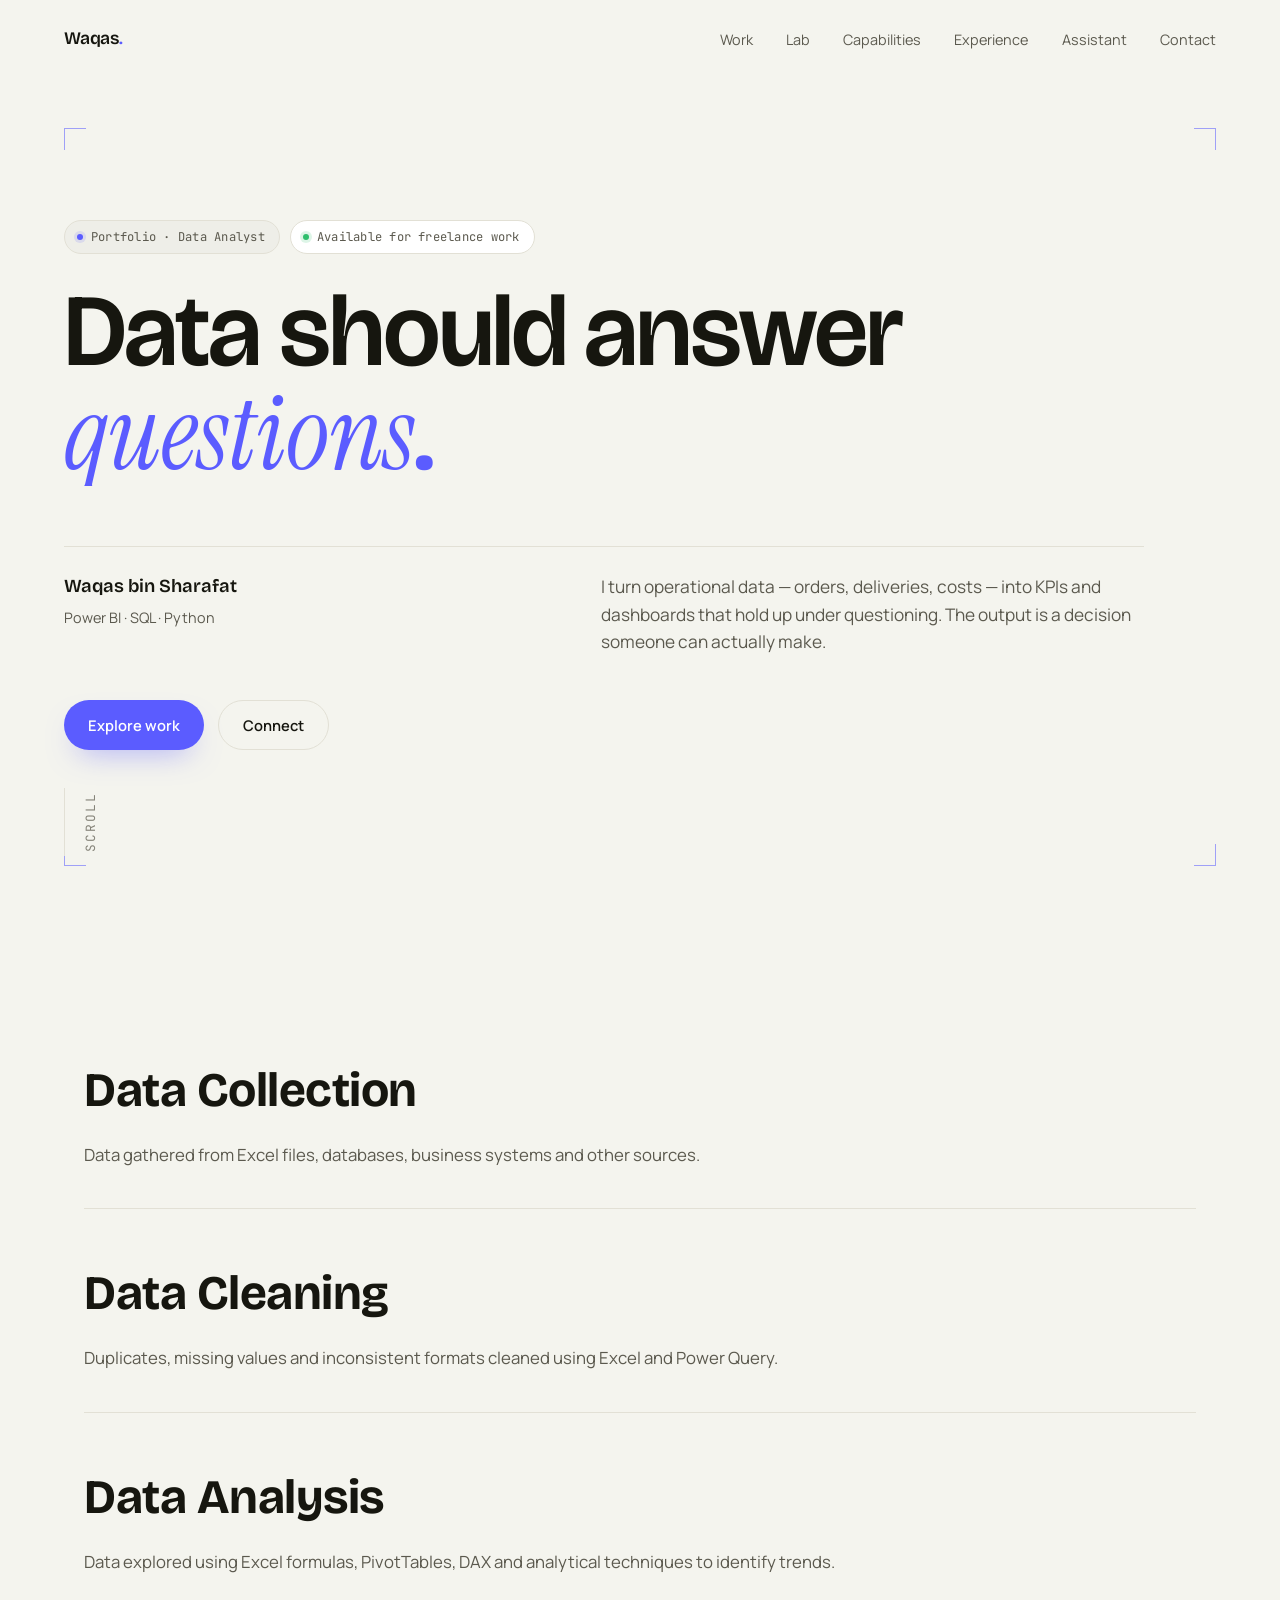
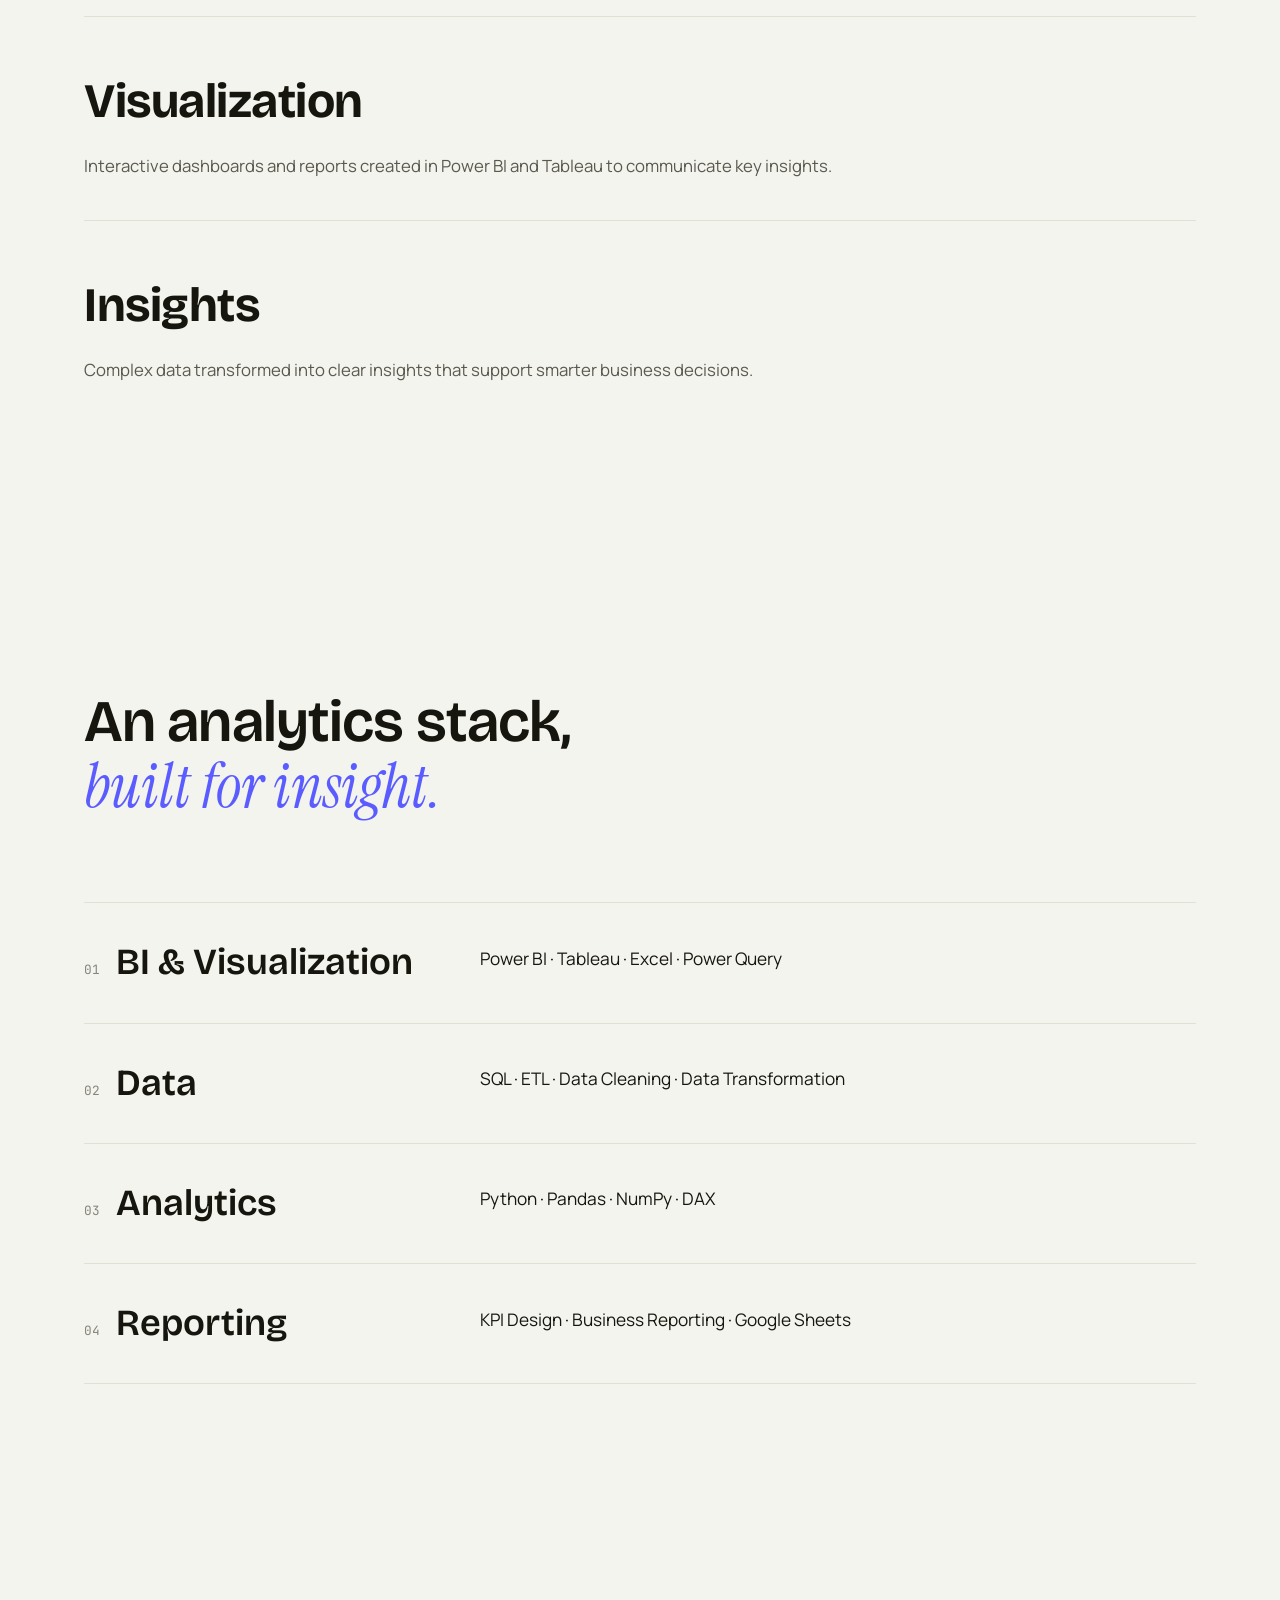
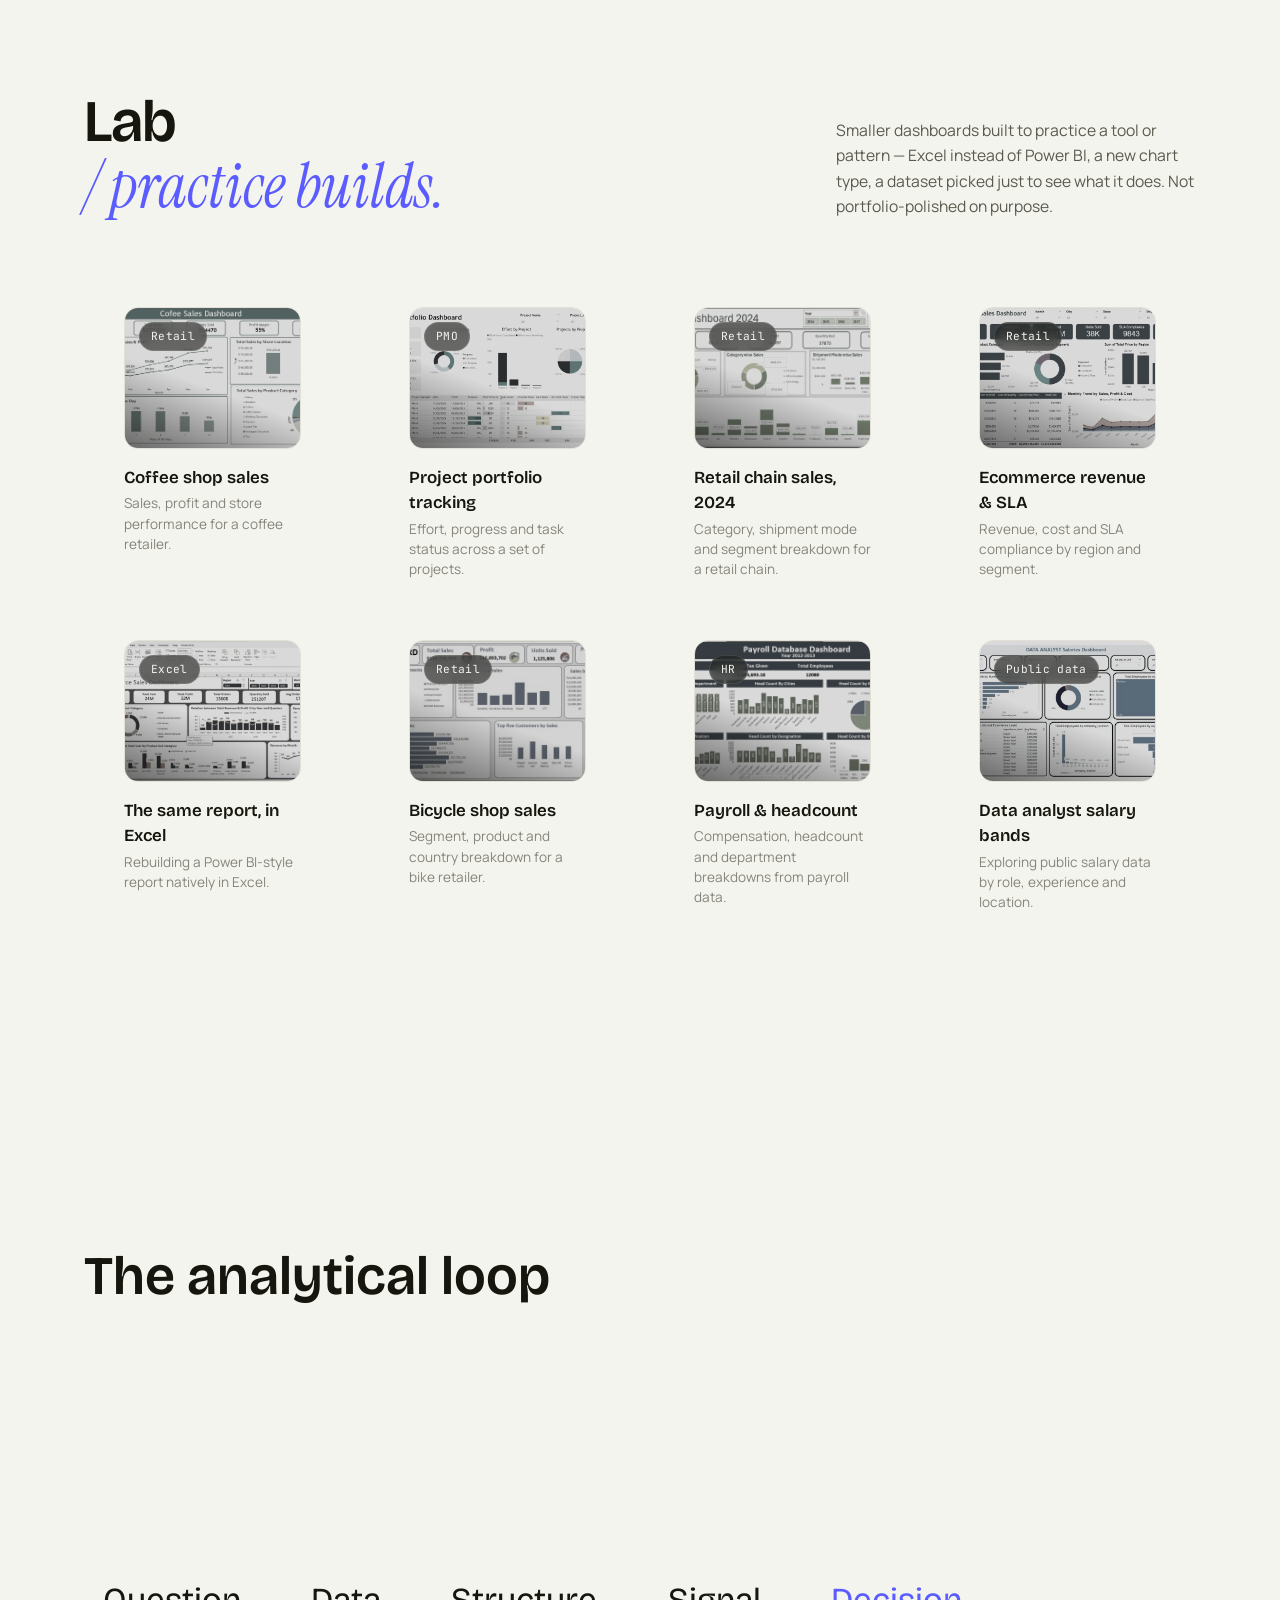
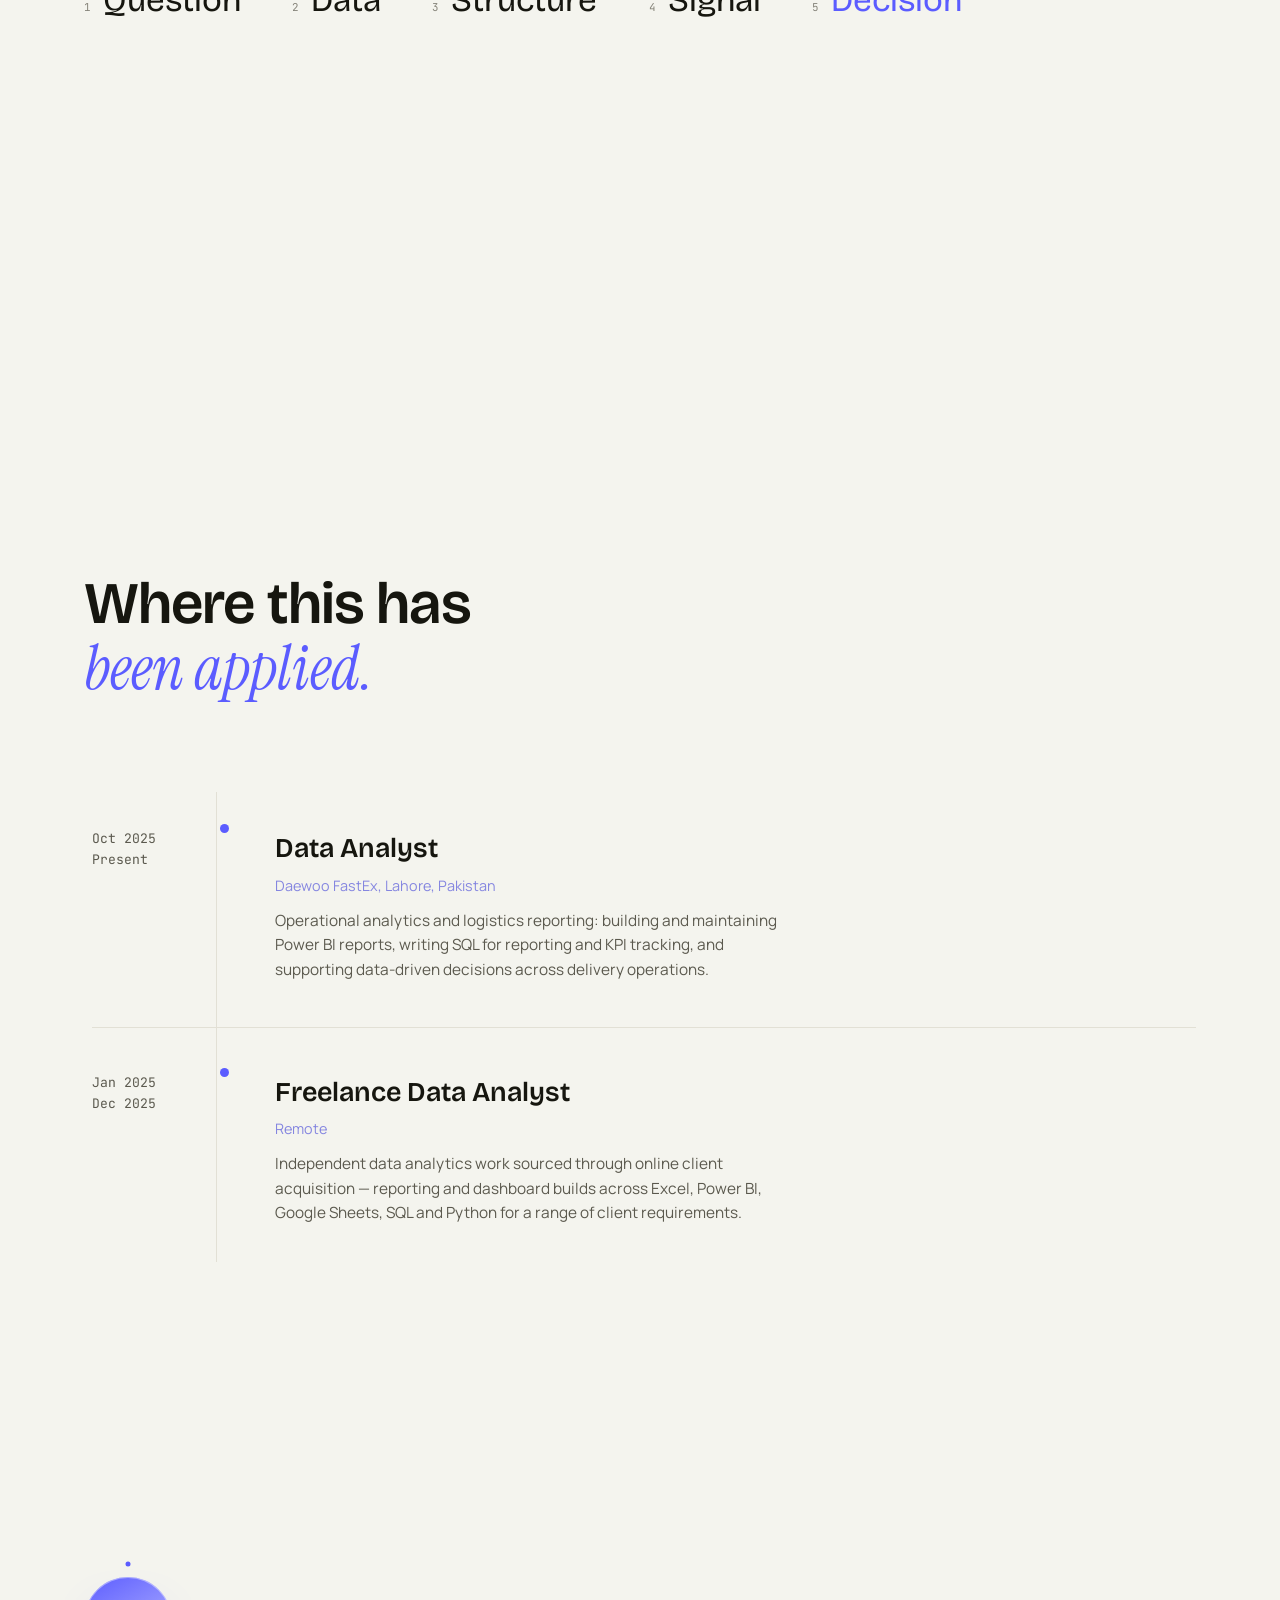
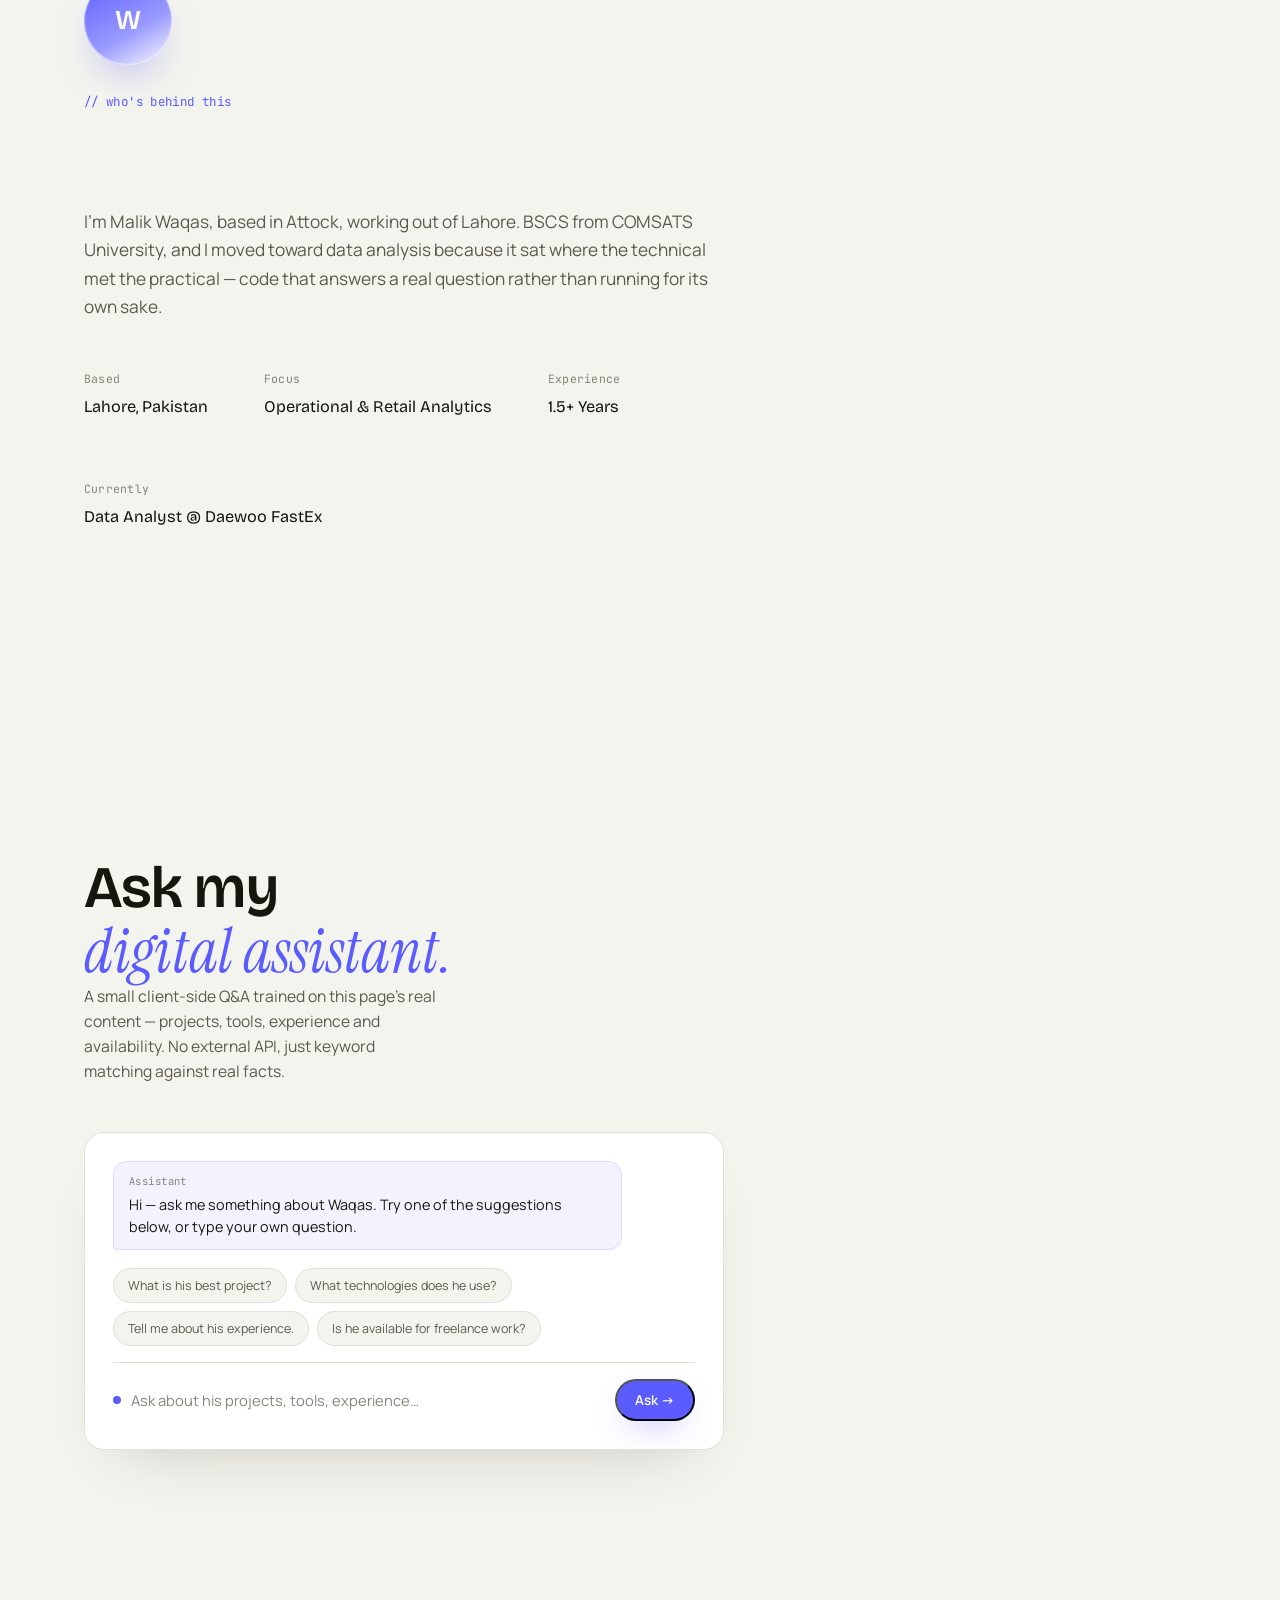
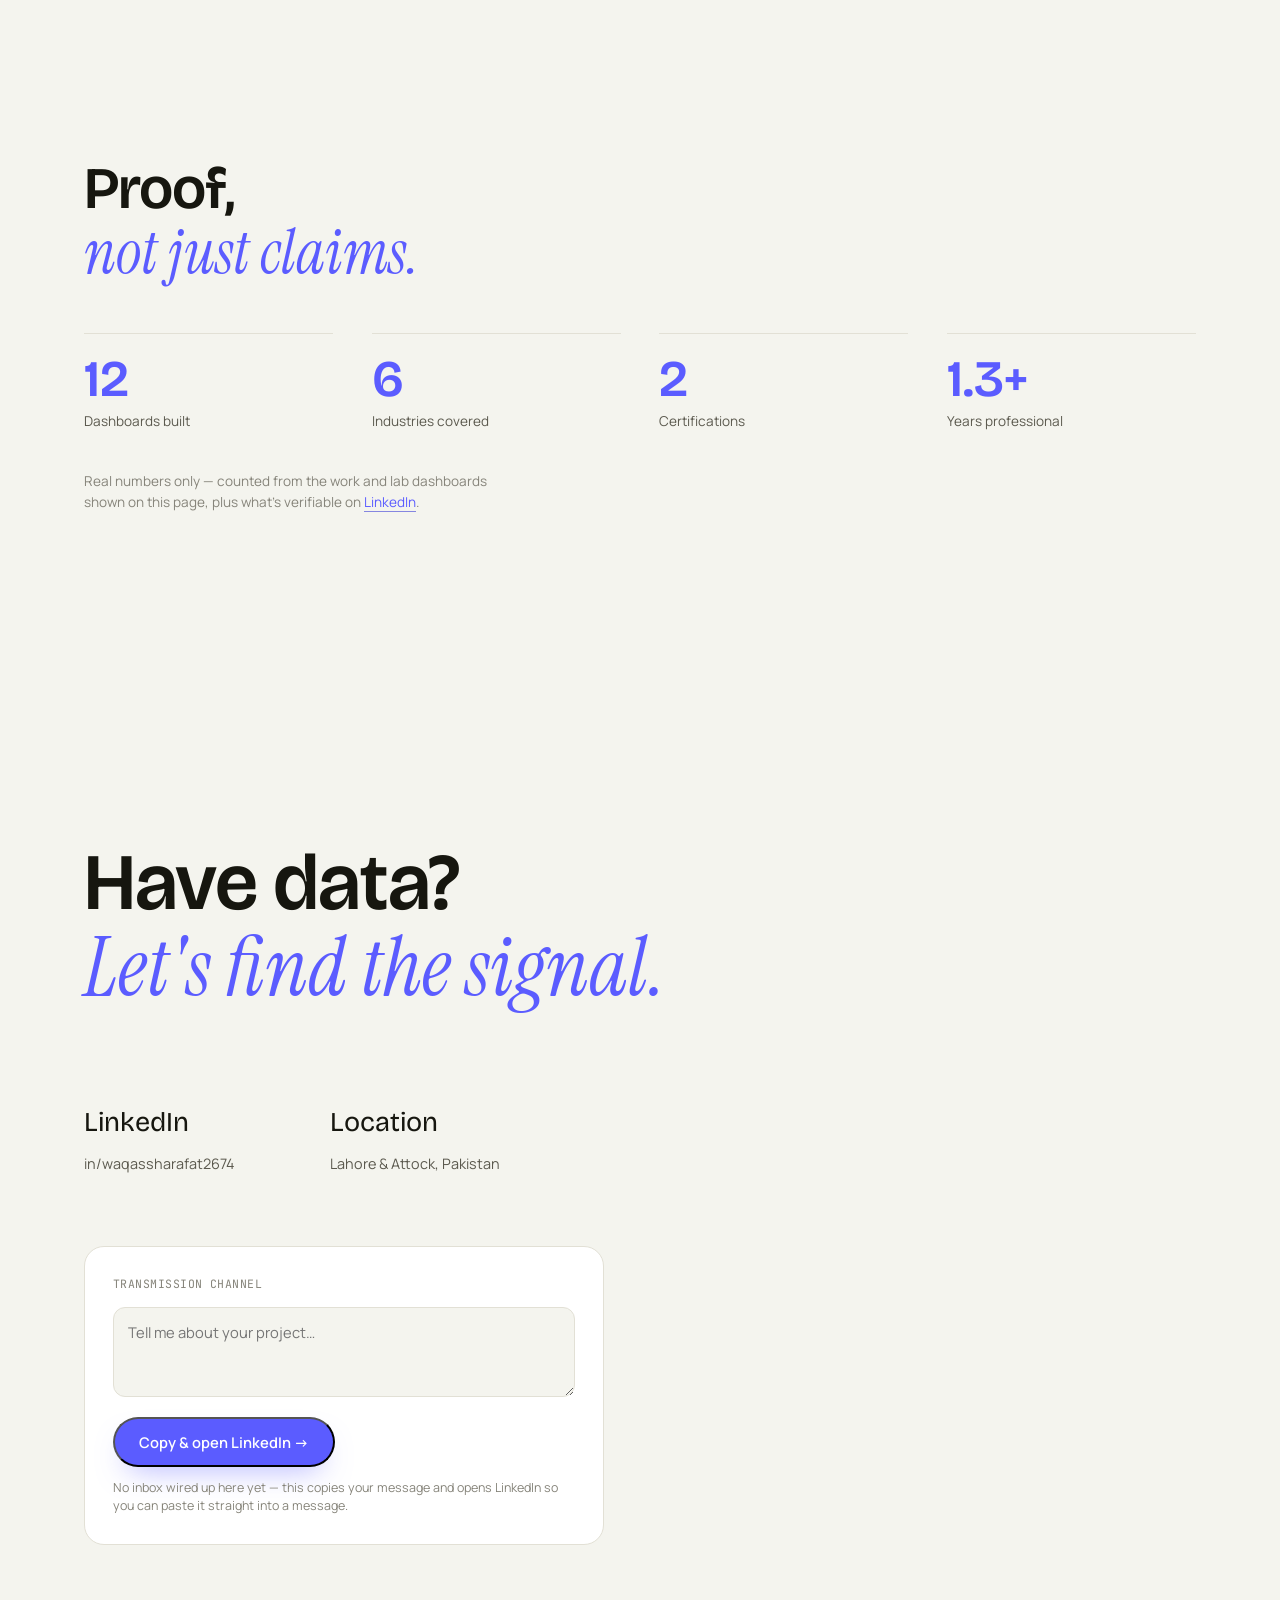
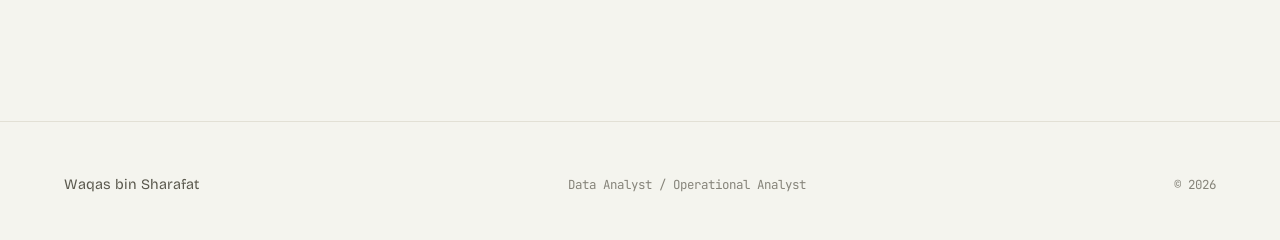
==== index.html @ e1a6b56a "Fixed some text changes" ====
<!DOCTYPE html>
<html lang="en">

<head>
  <meta charset="UTF-8">
  <meta name="viewport" content="width=device-width, initial-scale=1.0">
  <title>Waqas bin Sharafat — Portfolio | Data Analyst / Operational Analyst</title>
  <meta name="description"
    content="Portfolio of Waqas bin Sharafat, Data Analyst and Operational Analyst working in logistics reporting, Power BI, SQL, Python and KPI design. Currently at Daewoo FastEx, Lahore.">
  <link rel="preconnect" href="https://fonts.googleapis.com">
  <link rel="preconnect" href="https://fonts.gstatic.com" crossorigin>
  <link
    href="https://fonts.googleapis.com/css2?family=Bricolage+Grotesque:opsz,wght@12..96,400..800&family=Instrument+Serif:ital@0;1&family=JetBrains+Mono:wght@400;500;600&family=Manrope:wght@400;500;600;700&display=swap"
    rel="stylesheet">
  <link rel="stylesheet" href="css/style.css">
</head>

<body>

  <div class="cursor-dot" aria-hidden="true"></div>
  <div class="cursor-label" aria-hidden="true"><span></span></div>

  <a class="skip-link" href="#main">Skip to content</a>

  <header class="site-header" data-header>
    <div class="header-inner">
      <a href="#hero" class="mark" data-cursor="HOME">Waqas<span class="mark-dot">.</span></a>

      <nav class="primary-nav" aria-label="Primary">
        <ul>
          <li><a href="#work" data-cursor="VIEW">Work</a></li>
          <li><a href="#lab" data-cursor="VIEW">Lab</a></li>
          <li><a href="#capabilities" data-cursor="VIEW">Capabilities</a></li>
          <li><a href="#experience" data-cursor="VIEW">Experience</a></li>
          <li><a href="#assistant" data-cursor="VIEW">Assistant</a></li>
          <li><a href="#contact" data-cursor="OPEN">Contact</a></li>
        </ul>
      </nav>

      <button class="menu-toggle" data-menu-toggle aria-expanded="false" aria-controls="mobile-menu">
        <span class="menu-toggle-label">Menu</span>
        <span class="menu-toggle-icon"><i></i><i></i></span>
      </button>
    </div>

    <nav id="mobile-menu" class="mobile-menu" data-mobile-menu aria-label="Mobile" hidden>
      <ul>
        <li><a href="#work">Work</a></li>
        <li><a href="#lab">Lab</a></li>
        <li><a href="#capabilities">Capabilities</a></li>
        <li><a href="#experience">Experience</a></li>
        <li><a href="#profile">Digital Me</a></li>
        <li><a href="#assistant">Assistant</a></li>
        <li><a href="#proof">Proof</a></li>
        <li><a href="#contact">Contact</a></li>
      </ul>
      <div class="mobile-menu-foot">
        <span>Attock &amp; Lahore, Pakistan</span>
        <a href="https://www.linkedin.com/in/waqassharafat2674/" target="_blank" rel="noopener">LinkedIn ↗</a>
      </div>
    </nav>
  </header>

  <main id="main">

    <!-- HERO -->
    <section class="hero" id="hero" aria-label="Introduction">
      <div class="hero-decor" aria-hidden="true">
        <span class="corner-bracket corner-bracket--tl"></span>
        <span class="corner-bracket corner-bracket--tr"></span>
        <span class="corner-bracket corner-bracket--bl"></span>
        <span class="corner-bracket corner-bracket--br"></span>
      </div>

      <div class="hero-inner">
        <p class="hero-kicker" data-reveal>
          <span class="badge"><span class="badge-dot"></span>Portfolio · Data Analyst</span>
          <span class="status-pill" data-reveal><span class="status-dot"></span>Available for freelance work</span>
        </p>
        <h1 class="hero-headline">
          <span class="line" data-reveal>Data should answer</span>
          <span class="line" data-reveal><span class="accent">questions</span><span class="accent-dot">.</span></span>
        </h1>

        <div class="hero-meta">
          <div class="hero-name" data-reveal>
            <p class="hero-person">Waqas bin Sharafat</p>
            <p class="hero-role">Power BI · SQL · Python</p>
          </div>
          <p class="hero-statement" data-reveal>
            I turn operational data — orders, deliveries, costs — into KPIs and
            dashboards that hold up under questioning. The output is a decision
            someone can actually make.
          </p>
        </div>

        <div class="hero-ctas" data-reveal>
          <a href="#work" class="btn btn-primary" data-cursor="VIEW">Explore work</a>
          <a href="#contact" class="btn btn-secondary" data-cursor="OPEN">Connect</a>
        </div>
      </div>

      <div class="hero-scroll-cue" aria-hidden="true">
        <span class="scroll-line"><i></i></span>
        <span class="scroll-label">Scroll</span>
      </div>
    </section>

    <!-- SECTION 1 — THE PIPELINE (signature pinned scroll sequence) -->
    <section class="flow" id="idea" aria-label="How raw data becomes a decision">
      <div class="flow-pin" data-flow-pin>
        <div class="flow-stage">
          <span class="flow-ghost" data-flow-ghost aria-hidden="true">01</span>

          <ul class="flow-panels" data-flow-panels role="list">
            <li class="flow-panel is-active" data-flow-panel>
              <h3 class="flow-panel-title">Data Collection</h3>
              <p class="flow-panel-desc">Data gathered from Excel files, databases, business systems and other sources.
              </p>
            </li>

            <li class="flow-panel" data-flow-panel>
              <h3 class="flow-panel-title">Data Cleaning</h3>
              <p class="flow-panel-desc">Duplicates, missing values and inconsistent formats cleaned using Excel and
                Power Query.</p>
            </li>

            <li class="flow-panel" data-flow-panel>
              <h3 class="flow-panel-title">Data Analysis</h3>
              <p class="flow-panel-desc">Data explored using Excel formulas, PivotTables, DAX and analytical techniques
                to identify trends.</p>
            </li>

            <li class="flow-panel" data-flow-panel>
              <h3 class="flow-panel-title">Visualization</h3>
              <p class="flow-panel-desc">Interactive dashboards and reports created in Power BI and Tableau to
                communicate key insights.</p>
            </li>

            <li class="flow-panel" data-flow-panel>
              <h3 class="flow-panel-title">Insights</h3>
              <p class="flow-panel-desc">Complex data transformed into clear insights that support smarter business
                decisions.</p>
            </li>
          </ul>

          <div class="flow-rail" aria-hidden="true">
            <span class="flow-rail-fill" data-flow-rail-fill></span>
          </div>
        </div>
      </div>
    </section>

    <!-- SECTION 2 — CAPABILITIES -->
<section class="capabilities" id="capabilities" aria-label="Capabilities">
  <h2 class="section-title section-title--split">
    <span data-reveal>An analytics stack,</span>
    <span class="accent" data-reveal>built for insight.</span>
  </h2>

  <div class="stack" data-stack>

    <article class="stack-row" data-stack-row tabindex="0">
      <div class="stack-row-head">
        <span class="stack-index">01</span>
        <h3 class="stack-name">BI & Visualization</h3>
      </div>
      <div class="stack-row-body">
        <p class="stack-tools">Power BI · Tableau · Excel · Power Query</p>
        <p class="stack-note">Interactive dashboards, reports and data-driven visualizations.</p>
      </div>
    </article>

    <article class="stack-row" data-stack-row tabindex="0">
      <div class="stack-row-head">
        <span class="stack-index">02</span>
        <h3 class="stack-name">Data</h3>
      </div>
      <div class="stack-row-body">
        <p class="stack-tools">SQL · ETL · Data Cleaning · Data Transformation</p>
        <p class="stack-note">Preparing reliable, structured data for analysis.</p>
      </div>
    </article>

    <article class="stack-row" data-stack-row tabindex="0">
      <div class="stack-row-head">
        <span class="stack-index">03</span>
        <h3 class="stack-name">Analytics</h3>
      </div>
      <div class="stack-row-body">
        <p class="stack-tools">Python · Pandas · NumPy · DAX</p>
        <p class="stack-note">Finding patterns, trends and meaningful business insights.</p>
      </div>
    </article>

    <article class="stack-row" data-stack-row tabindex="0">
      <div class="stack-row-head">
        <span class="stack-index">04</span>
        <h3 class="stack-name">Reporting</h3>
      </div>
      <div class="stack-row-body">
        <p class="stack-tools">KPI Design · Business Reporting · Google Sheets</p>
        <p class="stack-note">Turning analysis into clear, actionable business reports.</p>
      </div>
    </article>

  </div>
</section>

  
    <!-- SECTION — LAB -->
    <section class="lab" id="lab" aria-label="Lab and experiments">
      <div class="work-intro">
        <h2 class="section-title">
          <span data-reveal>Lab</span>
          <span class="accent" data-reveal>/ practice builds.</span>
        </h2>
        <p class="work-copy" data-reveal>
          Smaller dashboards built to practice a tool or pattern — Excel
          instead of Power BI, a new chart type, a dataset picked just to
          see what it does. Not portfolio-polished on purpose.
        </p>
      </div>

      <div class="lab-grid" role="list">

        <figure class="work-item lab-tile" role="listitem">
          <button class="work-frame" type="button" data-slide-trigger data-cursor="VIEW"
            data-full="assets/lab/coffee-sales.jpg" data-title="Coffee shop sales"
            data-desc="Sales, profit and store performance for a coffee retailer." data-tag="Retail"
            aria-label="Open Coffee shop sales dashboard, full size">
            <span class="work-tag">Retail</span>
            <span class="work-arrow">
              <svg viewBox="0 0 16 16" fill="none" aria-hidden="true">
                <path d="M4 12 12 4M12 4H5M12 4v7" stroke-width="1.4" stroke-linecap="round" stroke-linejoin="round" />
              </svg>
            </span>
            <img src="assets/lab/coffee-sales.jpg"
              alt="Coffee sales dashboard showing total sales, profit, units sold and sales by store location and product category."
              loading="lazy" width="800" height="317">
          </button>
          <figcaption>
            <span class="work-title">Coffee shop sales</span>
            <span class="work-desc">Sales, profit and store performance for a coffee retailer.</span>
          </figcaption>
        </figure>

        <figure class="work-item lab-tile" role="listitem">
          <button class="work-frame" type="button" data-slide-trigger data-cursor="VIEW"
            data-full="assets/lab/project-portfolio.jpg" data-title="Project portfolio tracking"
            data-desc="Effort, progress and task status across a set of projects." data-tag="PMO"
            aria-label="Open Project portfolio tracking dashboard, full size">
            <span class="work-tag">PMO</span>
            <span class="work-arrow">
              <svg viewBox="0 0 16 16" fill="none" aria-hidden="true">
                <path d="M4 12 12 4M12 4H5M12 4v7" stroke-width="1.4" stroke-linecap="round" stroke-linejoin="round" />
              </svg>
            </span>
            <img src="assets/lab/project-portfolio.jpg"
              alt="Project portfolio dashboard showing effort hours, progress by project and tasks by status."
              loading="lazy" width="800" height="462">
          </button>
          <figcaption>
            <span class="work-title">Project portfolio tracking</span>
            <span class="work-desc">Effort, progress and task status across a set of projects.</span>
          </figcaption>
        </figure>

        <figure class="work-item lab-tile" role="listitem">
          <button class="work-frame" type="button" data-slide-trigger data-cursor="VIEW"
            data-full="assets/lab/dmart-sales.jpg" data-title="Retail chain sales, 2024"
            data-desc="Category, shipment mode and segment breakdown for a retail chain." data-tag="Retail"
            aria-label="Open Retail chain sales dashboard, full size">
            <span class="work-tag">Retail</span>
            <span class="work-arrow">
              <svg viewBox="0 0 16 16" fill="none" aria-hidden="true">
                <path d="M4 12 12 4M12 4H5M12 4v7" stroke-width="1.4" stroke-linecap="round" stroke-linejoin="round" />
              </svg>
            </span>
            <img src="assets/lab/dmart-sales.jpg"
              alt="Retail sales dashboard for 2024 showing orders, profit, category and shipment mode breakdowns."
              loading="lazy" width="800" height="304">
          </button>
          <figcaption>
            <span class="work-title">Retail chain sales, 2024</span>
            <span class="work-desc">Category, shipment mode and segment breakdown for a retail chain.</span>
          </figcaption>
        </figure>

        <figure class="work-item lab-tile" role="listitem">
          <button class="work-frame" type="button" data-slide-trigger data-cursor="VIEW"
            data-full="assets/lab/ecommerce-light.jpg" data-title="Ecommerce revenue &amp; SLA"
            data-desc="Revenue, cost and SLA compliance by region and segment." data-tag="Retail"
            aria-label="Open Ecommerce revenue and SLA dashboard, full size">
            <span class="work-tag">Retail</span>
            <span class="work-arrow">
              <svg viewBox="0 0 16 16" fill="none" aria-hidden="true">
                <path d="M4 12 12 4M12 4H5M12 4v7" stroke-width="1.4" stroke-linecap="round" stroke-linejoin="round" />
              </svg>
            </span>
            <img src="assets/lab/ecommerce-light.jpg"
              alt="Ecommerce dashboard showing total revenue, profit, cost, units sold and SLA compliance by region."
              loading="lazy" width="800" height="453">
          </button>
          <figcaption>
            <span class="work-title">Ecommerce revenue &amp; SLA</span>
            <span class="work-desc">Revenue, cost and SLA compliance by region and segment.</span>
          </figcaption>
        </figure>

        <figure class="work-item lab-tile" role="listitem">
          <button class="work-frame" type="button" data-slide-trigger data-cursor="VIEW"
            data-full="assets/lab/ecommerce-excel.jpg" data-title="The same report, in Excel"
            data-desc="Rebuilding a Power BI-style report natively in Excel." data-tag="Excel"
            aria-label="Open Ecommerce Excel dashboard, full size">
            <span class="work-tag">Excel</span>
            <span class="work-arrow">
              <svg viewBox="0 0 16 16" fill="none" aria-hidden="true">
                <path d="M4 12 12 4M12 4H5M12 4v7" stroke-width="1.4" stroke-linecap="round" stroke-linejoin="round" />
              </svg>
            </span>
            <img src="assets/lab/ecommerce-excel.jpg"
              alt="Excel-built ecommerce sales dashboard showing revenue, cost, profit and orders by region and category."
              loading="lazy" width="800" height="394">
          </button>
          <figcaption>
            <span class="work-title">The same report, in Excel</span>
            <span class="work-desc">Rebuilding a Power BI-style report natively in Excel.</span>
          </figcaption>
        </figure>

        <figure class="work-item lab-tile" role="listitem">
          <button class="work-frame" type="button" data-slide-trigger data-cursor="VIEW"
            data-full="assets/lab/bicycle-shop.jpg" data-title="Bicycle shop sales"
            data-desc="Segment, product and country breakdown for a bike retailer." data-tag="Retail"
            aria-label="Open Bicycle shop sales dashboard, full size">
            <span class="work-tag">Retail</span>
            <span class="work-arrow">
              <svg viewBox="0 0 16 16" fill="none" aria-hidden="true">
                <path d="M4 12 12 4M12 4H5M12 4v7" stroke-width="1.4" stroke-linecap="round" stroke-linejoin="round" />
              </svg>
            </span>
            <img src="assets/lab/bicycle-shop.jpg"
              alt="Bicycle shop sales dashboard showing total sales, profit, units sold and sales by country and segment."
              loading="lazy" width="800" height="302">
          </button>
          <figcaption>
            <span class="work-title">Bicycle shop sales</span>
            <span class="work-desc">Segment, product and country breakdown for a bike retailer.</span>
          </figcaption>
        </figure>

        <figure class="work-item lab-tile" role="listitem">
          <button class="work-frame" type="button" data-slide-trigger data-cursor="VIEW"
            data-full="assets/lab/payroll-database.jpg" data-title="Payroll &amp; headcount"
            data-desc="Compensation, headcount and department breakdowns from payroll data." data-tag="HR"
            aria-label="Open Payroll database dashboard, full size">
            <span class="work-tag">HR</span>
            <span class="work-arrow">
              <svg viewBox="0 0 16 16" fill="none" aria-hidden="true">
                <path d="M4 12 12 4M12 4H5M12 4v7" stroke-width="1.4" stroke-linecap="round" stroke-linejoin="round" />
              </svg>
            </span>
            <img src="assets/lab/payroll-database.jpg"
              alt="Payroll database dashboard showing total salary paid, headcount by department, city, gender and performance."
              loading="lazy" width="800" height="294">
          </button>
          <figcaption>
            <span class="work-title">Payroll &amp; headcount</span>
            <span class="work-desc">Compensation, headcount and department breakdowns from payroll data.</span>
          </figcaption>
        </figure>

        <figure class="work-item lab-tile" role="listitem">
          <button class="work-frame" type="button" data-slide-trigger data-cursor="VIEW"
            data-full="assets/lab/data-analyst-salaries.jpg" data-title="Data analyst salary bands"
            data-desc="Exploring public salary data by role, experience and location." data-tag="Public data"
            aria-label="Open Data analyst salaries dashboard, full size">
            <span class="work-tag">Public data</span>
            <span class="work-arrow">
              <svg viewBox="0 0 16 16" fill="none" aria-hidden="true">
                <path d="M4 12 12 4M12 4H5M12 4v7" stroke-width="1.4" stroke-linecap="round" stroke-linejoin="round" />
              </svg>
            </span>
            <img src="assets/lab/data-analyst-salaries.jpg"
              alt="Data analyst salaries dashboard showing job count, average salary by title and experience level, and company size."
              loading="lazy" width="800" height="462">
          </button>
          <figcaption>
            <span class="work-title">Data analyst salary bands</span>
            <span class="work-desc">Exploring public salary data by role, experience and location.</span>
          </figcaption>
        </figure>

      </div>
    </section>

    <!-- SECTION 5 — HOW HE THINKS / THE ANALYTICAL LOOP -->
    <section class="loop" id="loop" aria-label="How he approaches a problem">
      <div class="loop-pin" data-loop-pin>
        <h2 class="loop-heading" data-reveal>The analytical loop</h2>

        <div class="loop-stage" data-loop-stage>
          <div class="loop-noise" data-loop-noise aria-hidden="true"></div>
          <ol class="loop-sequence" data-loop-sequence>
            <li data-loop-item="question"><span class="loop-num">1</span>Question</li>
            <li data-loop-item="data"><span class="loop-num">2</span>Data</li>
            <li data-loop-item="structure"><span class="loop-num">3</span>Structure</li>
            <li data-loop-item="signal"><span class="loop-num">4</span>Signal</li>
            <li data-loop-item="decision"><span class="loop-num">5</span>Decision</li>
          </ol>
        </div>
      </div>
    </section>

    <!-- SECTION 4 — EXPERIENCE -->
    <section class="experience" id="experience" aria-label="Experience">
      <h2 class="section-title">
        <span data-reveal>Where this has</span>
        <span class="accent" data-reveal>been applied.</span>
      </h2>

      <ol class="timeline" data-timeline>
        <li class="timeline-item" data-timeline-item>
          <div class="timeline-date">
            <p>Oct 2025</p>
            <p>Present</p>
          </div>
          <div class="timeline-body">
            <h3>Data Analyst</h3>
            <p class="timeline-org">Daewoo FastEx, Lahore, Pakistan</p>
            <p class="timeline-desc">
              Operational analytics and logistics reporting: building and maintaining
              Power BI reports, writing SQL for reporting and KPI tracking, and supporting
              data-driven decisions across delivery operations.
            </p>
          </div>
        </li>

        <li class="timeline-item" data-timeline-item>
          <div class="timeline-date">
            <p>Jan 2025</p>
            <p>Dec 2025</p>
          </div>
          <div class="timeline-body">
            <h3>Freelance Data Analyst</h3>
            <p class="timeline-org">Remote</p>
            <p class="timeline-desc">
              Independent data analytics work sourced through online client acquisition —
              reporting and dashboard builds across Excel, Power BI, Google Sheets, SQL
              and Python for a range of client requirements.
            </p>
          </div>
        </li>
      </ol>
    </section>

    <!-- SECTION 7 — DIGITAL ME -->
    <section class="profile profile--fancy" id="profile" aria-label="Digital Me">
      <div class="profile-particles" aria-hidden="true">
        <span></span><span></span><span></span><span></span><span></span><span></span>
      </div>
      <div class="profile-inner">

        <div class="profile-avatar" data-tilt aria-hidden="true">
          <span class="profile-orbit"><span class="profile-orbit-dot"></span></span>
          <div class="profile-avatar-inner">
            <span>W</span>
          </div>
        </div>

        <p class="profile-kicker" data-reveal>// who's behind this</p>
        <h2 class="section-title">
          <span class="wipe-heading" data-wipe>Digital Me.</span>
        </h2>
        <p class="profile-copy" data-reveal>
          I'm Malik Waqas, based in Attock, working out of Lahore. BSCS from
          COMSATS University, and I moved toward data analysis because it sat
          where the technical met the practical — code that answers a real
          question rather than running for its own sake.
        </p>
        <dl class="profile-facts">
          <div data-reveal>
            <dt>Based</dt>
            <dd>Lahore, Pakistan</dd>
          </div>
          <div data-reveal>
            <dt>Focus</dt>
            <dd>Operational &amp; Retail Analytics</dd>
          </div>
          <div data-reveal>
            <dt>Experience</dt>
            <dd>1.5+ Years</dd>
          </div>
          <div data-reveal>
            <dt>Currently</dt>
            <dd>Data Analyst @ Daewoo FastEx</dd>
          </div>
        </dl>
      </div>
    </section>

    <!-- SECTION — ASK MY ASSISTANT -->
    <section class="assistant" id="assistant" aria-label="Ask my digital assistant">
      <h2 class="section-title">
        <span data-reveal>Ask my</span>
        <span class="accent" data-reveal>digital assistant.</span>
      </h2>
      <p class="work-copy" data-reveal>
        A small client-side Q&amp;A trained on this page's real content —
        projects, tools, experience and availability. No external API, just
        keyword matching against real facts.
      </p>

      <div class="ai-panel">
        <div class="ai-log" id="ai-log" data-ai-log aria-live="polite">
          <div class="ai-msg ai-msg--bot">
            <span class="ai-msg-role">Assistant</span>
            <p>Hi — ask me something about Waqas. Try one of the suggestions below, or type your own question.</p>
          </div>
        </div>

        <div class="ai-suggestions" data-ai-suggestions>
          <button type="button" class="ai-chip">What is his best project?</button>
          <button type="button" class="ai-chip">What technologies does he use?</button>
          <button type="button" class="ai-chip">Tell me about his experience.</button>
          <button type="button" class="ai-chip">Is he available for freelance work?</button>
        </div>

        <form class="ai-input-row" data-ai-form>
          <span class="ai-input-dot" aria-hidden="true"></span>
          <input type="text" class="ai-input" data-ai-input placeholder="Ask about his projects, tools, experience…"
            aria-label="Ask my digital assistant a question">
          <button type="submit" class="btn btn-primary ai-ask-btn">Ask →</button>
        </form>
      </div>
    </section>

    <!-- SECTION — PROOF -->
    <section class="proof" id="proof" aria-label="Proof">
      <h2 class="section-title">
        <span data-reveal>Proof,</span>
        <span class="accent" data-reveal>not just claims.</span>
      </h2>

      <div class="proof-grid">
        <div class="proof-stat" data-reveal>
          <span class="proof-num">14</span>
          <span class="proof-label">Dashboards built</span>
        </div>
        <div class="proof-stat" data-reveal>
          <span class="proof-num">7</span>
          <span class="proof-label">Industries covered</span>
        </div>
        <div class="proof-stat" data-reveal>
          <span class="proof-num">2</span>
          <span class="proof-label">Certifications</span>
        </div>
        <div class="proof-stat" data-reveal>
          <span class="proof-num">1.5+</span>
          <span class="proof-label">Years professional</span>
        </div>
      </div>
      <p class="proof-note" data-reveal>
        Real numbers only — counted from the work and lab dashboards shown on
        this page, plus what's verifiable on
        <a href="https://www.linkedin.com/in/waqassharafat2674/" target="_blank" rel="noopener">LinkedIn</a>.
      </p>
    </section>

    <!-- SECTION 8 — CONTACT -->
    <section class="contact" id="contact" aria-label="Contact">
      <h2 class="contact-headline">
        <span data-reveal>Have data?</span>
        <span class="accent" data-reveal>Let's find the signal.</span>
      </h2>

      <div class="contact-links">
        <a class="contact-link" href="https://www.linkedin.com/in/waqassharafat2674/" target="_blank" rel="noopener"
          data-cursor="LINKEDIN">
          <span>LinkedIn</span>
          <span class="contact-link-sub">in/waqassharafat2674</span>
        </a>
        <div class="contact-link contact-link--static">
          <span>Location</span>
          <span class="contact-link-sub">Lahore &amp; Attock, Pakistan</span>
        </div>
      </div>

      <div class="transmission" data-transmission>
        <p class="transmission-label">Transmission channel</p>
        <textarea class="transmission-input" data-transmission-input rows="3" placeholder="Tell me about your project…"
          aria-label="Your message"></textarea>
        <button type="button" class="btn btn-primary transmission-send" data-transmission-send>Copy &amp; open LinkedIn
          →</button>
        <p class="transmission-note">No inbox wired up here yet — this copies your message and opens LinkedIn so you can
          paste it straight into a message.</p>
      </div>
    </section>

  </main>

  <div class="lightbox" data-lightbox role="dialog" aria-modal="true" aria-label="Project preview" aria-hidden="true">
    <div class="lightbox-backdrop" data-lightbox-backdrop></div>
    <div class="lightbox-shell">
      <button class="lightbox-close" type="button" data-lightbox-close aria-label="Close preview">
        <svg viewBox="0 0 16 16" fill="none" aria-hidden="true">
          <path d="M3 3l10 10M13 3 3 13" stroke-width="1.4" stroke-linecap="round" />
        </svg>
      </button>
      <button class="lightbox-nav lightbox-nav--prev" type="button" data-lightbox-prev aria-label="Previous project">
        <svg viewBox="0 0 16 16" fill="none" aria-hidden="true">
          <path d="M10 3 5 8l5 5" stroke-width="1.4" stroke-linecap="round" stroke-linejoin="round" />
        </svg>
      </button>
      <button class="lightbox-nav lightbox-nav--next" type="button" data-lightbox-next aria-label="Next project">
        <svg viewBox="0 0 16 16" fill="none" aria-hidden="true">
          <path d="M6 3l5 5-5 5" stroke-width="1.4" stroke-linecap="round" stroke-linejoin="round" />
        </svg>
      </button>
      <figure class="lightbox-figure">
        <div class="lightbox-frame" data-lightbox-frame>
          <img data-lightbox-img src="" alt="">
        </div>
        <figcaption>
          <span class="lightbox-tag" data-lightbox-tag></span>
          <span class="lightbox-title" data-lightbox-title></span>
          <span class="lightbox-desc" data-lightbox-desc></span>
          <span class="lightbox-count"><span data-lightbox-current></span> / <span data-lightbox-total></span></span>
        </figcaption>
      </figure>
    </div>
  </div>

  <footer class="site-footer">
    <p class="footer-name">Waqas bin Sharafat</p>
    <p class="footer-role">Data Analyst / Operational Analyst</p>
    <p class="footer-year">© 2026</p>
  </footer>

  <script src="https://cdnjs.cloudflare.com/ajax/libs/gsap/3.12.5/gsap.min.js"></script>
  <script src="https://cdnjs.cloudflare.com/ajax/libs/gsap/3.12.5/ScrollTrigger.min.js"></script>
  <script src="js/main.js"></script>
</body>

</html>
---- css/style.css ----
/* =========================================================
   WAQAS BIN SHARAFAT — PORTFOLIO
   Design system: warm cream ground, near-black ink, a
   hairline data-grid backdrop, one electric violet signal
   color, and a single typographic flourish (an italic
   serif accent) used where a decision or result is named.
   ========================================================= */

:root{
  --bg:        #f4f4ee;
  --bg-raised: #ffffff;
  --bg-line:   #e2e0d5;
  --grid-line: rgba(20,20,14,0.055);
  --ink:       #16160f;
  --ink-dim:   #5b594e;
  --ink-faint: #86847a;
  --accent:    #5b5cff;
  --accent-dim:#8586e0;
  --accent-ink:#ffffff;

  /* fixed light-on-dark tokens for scrim contexts (lightbox, image
     overlays) that stay dark regardless of the page theme */
  --scrim-ink:      #f4f4ee;
  --scrim-ink-dim:  #cfcdc2;
  --scrim-ink-faint:#a3a196;

  --font-display: "Bricolage Grotesque", sans-serif;
  --font-accent:  "Instrument Serif", serif;
  --font-mono:    "JetBrains Mono", monospace;
  --font-body:    "Manrope", sans-serif;

  --container: 1240px;
  --edge: clamp(20px, 5vw, 72px);

  --ease: cubic-bezier(.22,1,.36,1);
  --ease-out: cubic-bezier(.16,1,.3,1);
}

*, *::before, *::after{ box-sizing: border-box; }

html{
  background: var(--bg);
  scroll-behavior: smooth;
}

body{
  position: relative;
  margin:0;
  background: var(--bg);
  color: var(--ink);
  font-family: var(--font-body);
  font-size: 16px;
  line-height: 1.5;
  -webkit-font-smoothing: antialiased;
  overflow-x: hidden;
}

/* ---------------------------------------------------------
   GLOBAL BACKDROP — a faint, fixed data-grid. Replaces the
   old scattered particle field: one quiet texture for the
   whole page instead of a busy per-section effect.
   --------------------------------------------------------- */
body::before{
  content:"";
  position: fixed;
  inset: 0;
  z-index: -1;
  pointer-events: none;
  background-image:
    linear-gradient(var(--grid-line) 1px, transparent 1px),
    linear-gradient(90deg, var(--grid-line) 1px, transparent 1px);
  background-size: 46px 46px;
  background-position: center top;
}
body::after{
  content:"";
  position: fixed;
  inset: 0;
  z-index: -1;
  pointer-events: none;
  background: radial-gradient(ellipse 60% 40% at 82% 8%, rgba(91,92,255,0.07), transparent 60%);
}

img{ max-width:100%; display:block; }

a{ color: inherit; text-decoration: none; }

ul, ol{ list-style: none; margin:0; padding:0; }

h1,h2,h3{ font-family: var(--font-display); margin:0; font-weight:600; }

p{ margin:0; }

.accent{
  color: var(--accent);
  font-family: var(--font-accent);
  font-style: italic;
  font-weight: 400;
  letter-spacing: 0;
}
.accent-dot{ color: var(--accent); }

/* ---------- utility: section title ---------- */
.section-title{
  font-family: var(--font-display);
  font-weight: 600;
  font-size: clamp(2rem, 4.6vw, 3.7rem);
  line-height: 1.06;
  letter-spacing: -0.015em;
  display: block;
  max-width: 17ch;
}
.section-title span{ display:block; }
.section-title .accent{ font-size: 1.04em; }
.section-title--small{ font-size: clamp(1.6rem, 3vw, 2.4rem); max-width: 20ch; }

/* ---------- utility: eyebrow badge ---------- */
.badge{
  display: inline-flex;
  align-items: center;
  gap: 8px;
  font-family: var(--font-mono);
  font-size: 0.76rem;
  letter-spacing: 0.02em;
  color: var(--ink-dim);
  border: 1px solid var(--bg-line);
  background: rgba(22,22,15,0.025);
  border-radius: 999px;
  padding: 7px 14px 7px 12px;
}
.badge-dot{
  width: 6px; height: 6px;
  border-radius: 50%;
  background: var(--accent);
  box-shadow: 0 0 0 3px rgba(91,92,255,0.14);
  flex: none;
}

/* ---------- utility: corner brackets ---------- */
.corner-bracket{
  position: absolute;
  width: 22px; height: 22px;
  opacity: 0.55;
  pointer-events: none;
}
.corner-bracket--tl{ top: 0; left: 0; border-top: 1.5px solid var(--accent); border-left: 1.5px solid var(--accent); }
.corner-bracket--tr{ top: 0; right: 0; border-top: 1.5px solid var(--accent); border-right: 1.5px solid var(--accent); }
.corner-bracket--bl{ bottom: 0; left: 0; border-bottom: 1.5px solid var(--accent); border-left: 1.5px solid var(--accent); }
.corner-bracket--br{ bottom: 0; right: 0; border-bottom: 1.5px solid var(--accent); border-right: 1.5px solid var(--accent); }

/* =========================================================
   SKIP LINK / FOCUS
   ========================================================= */
.skip-link{
  position:absolute;
  left:-999px;
  top:auto;
  background: var(--accent);
  color: var(--accent-ink);
  padding: 10px 16px;
  font-family: var(--font-body);
  font-weight:600;
  z-index: 999;
}
.skip-link:focus{
  left: 16px;
  top: 16px;
}

:focus-visible{
  outline: 2px solid var(--accent);
  outline-offset: 3px;
}

/* =========================================================
   CUSTOM CURSOR (desktop only)
   ========================================================= */
.cursor-dot, .cursor-label{
  position: fixed;
  top:0; left:0;
  pointer-events:none;
  z-index: 9999;
  transform: translate(-50%,-50%);
  will-change: transform, opacity;
}
.cursor-dot{
  width: 8px; height: 8px;
  border-radius: 50%;
  background: var(--accent);
  opacity: 0;
  transition: opacity .2s ease, width .25s var(--ease), height .25s var(--ease), background .25s ease;
}
.cursor-label{
  opacity: 0;
  transition: opacity .2s ease;
}
.cursor-label span{
  display:inline-block;
  transform: translate(-50%,-50%);
  font-family: var(--font-mono);
  font-size: 11px;
  font-weight: 500;
  letter-spacing: 0.06em;
  color: var(--bg);
  background: var(--accent);
  padding: 7px 12px 6px;
  border-radius: 999px;
  white-space: nowrap;
}

.has-custom-cursor .cursor-dot{ opacity: 1; }
.has-custom-cursor .cursor-dot.is-hovering{
  width: 44px; height: 44px;
  background: transparent;
  border: 1.5px solid var(--accent);
}
.has-custom-cursor .cursor-dot.is-hidden,
.has-custom-cursor .cursor-label.is-hidden{ opacity:0; }
.has-custom-cursor .cursor-label.is-active{ opacity:1; }

@media (pointer: coarse){
  .cursor-dot, .cursor-label{ display:none; }
}

/* =========================================================
   HEADER / NAV
   ========================================================= */
.site-header{
  position: fixed;
  top:0; left:0; right:0;
  z-index: 500;
  padding: clamp(14px, 2.4vw, 26px) var(--edge) 0;
}
.header-inner{
  display:flex;
  align-items:center;
  justify-content: space-between;
  padding-bottom: 14px;
  border-bottom: 1px solid transparent;
  transition: border-color .4s ease, background-color .4s ease;
}
.site-header.is-scrolled{
  backdrop-filter: blur(10px);
  -webkit-backdrop-filter: blur(10px);
  background: linear-gradient(var(--bg) 60%, transparent);
}
.site-header.is-scrolled .header-inner{
  border-bottom-color: var(--bg-line);
}
@media (max-width: 720px){
  .site-header{
    background: rgba(244,244,238,0.78);
    backdrop-filter: blur(16px);
    -webkit-backdrop-filter: blur(16px);
  }
  .site-header .header-inner{ border-bottom-color: var(--bg-line); }
}

.mark{
  font-family: var(--font-display);
  font-weight: 600;
  font-size: 1.1rem;
  letter-spacing: -0.01em;
}
.mark-dot{ color: var(--accent); }

.primary-nav ul{
  display:flex;
  gap: clamp(20px, 2.6vw, 40px);
}
.primary-nav a{
  font-size: 0.9rem;
  color: var(--ink-dim);
  position: relative;
  padding: 4px 0;
  transition: color .25s ease;
}
.primary-nav a:hover,
.primary-nav a:focus-visible{ color: var(--ink); }
.primary-nav a::after{
  content:"";
  position:absolute;
  left:0; right:100%;
  bottom:0;
  height:1px;
  background: var(--accent);
  transition: right .3s var(--ease);
}
.primary-nav a:hover::after,
.primary-nav a:focus-visible::after{ right:0; }

@media (max-width: 780px){
  .primary-nav{ display:none; }
}

.menu-toggle{
  display:none;
  align-items:center;
  gap: 10px;
  background:none;
  border:none;
  color: var(--ink);
  font-family: var(--font-body);
  cursor:pointer;
  padding: 6px 0;
}
.menu-toggle-icon{
  display:flex;
  flex-direction:column;
  gap:5px;
}
.menu-toggle-icon i{
  display:block;
  width: 22px;
  height: 1.5px;
  background: var(--ink);
  transition: transform .3s var(--ease), opacity .3s var(--ease);
}
.menu-toggle[aria-expanded="true"] .menu-toggle-icon i:first-child{
  transform: translateY(3.25px) rotate(45deg);
}
.menu-toggle[aria-expanded="true"] .menu-toggle-icon i:last-child{
  transform: translateY(-3.25px) rotate(-45deg);
}

@media (max-width: 780px){
  .menu-toggle{ display:flex; }
}

.mobile-menu{
  position: fixed;
  inset:0;
  background: var(--bg);
  z-index: 480;
  padding: 100px var(--edge) 40px;
  transform: translateY(-100%);
  transition: transform .5s var(--ease);
}
.mobile-menu:not([hidden]){
  display:flex;
  flex-direction:column;
  justify-content: space-between;
}
.mobile-menu[data-open="true"]{ transform: translateY(0); }
.mobile-menu ul{
  display:flex;
  flex-direction:column;
  gap: 4px;
}
.mobile-menu a{
  font-family: var(--font-display);
  font-size: clamp(2.1rem, 9vw, 3rem);
  font-weight: 600;
  color: var(--ink);
  padding: 9px 0;
  display:inline-block;
}
.mobile-menu-foot{
  display:flex;
  justify-content: space-between;
  color: var(--ink-dim);
  font-size: 0.88rem;
  border-top: 1px solid var(--bg-line);
  padding-top: 20px;
}
.mobile-menu-foot a{ color: var(--accent); }

/* =========================================================
   HERO
   ========================================================= */
.hero{
  position: relative;
  min-height: 100svh;
  display:flex;
  flex-direction: column;
  justify-content: center;
  padding: 140px var(--edge) 70px;
  overflow: hidden;
}

.hero-decor{
  position:absolute;
  top: clamp(92px, 13vw, 128px);
  left: var(--edge);
  right: var(--edge);
  bottom: clamp(18px, 3vw, 34px);
  z-index:0;
  pointer-events:none;
}

.hero-inner{ position:relative; z-index:1; max-width: var(--container); margin:0 auto; width:100%; }

.hero-kicker{
  margin-bottom: 28px;
  display:flex;
  flex-wrap: wrap;
  align-items:center;
  gap: 10px;
}
.status-pill{
  display:inline-flex;
  align-items:center;
  gap: 8px;
  font-family: var(--font-mono);
  font-size: 0.76rem;
  letter-spacing: 0.02em;
  color: var(--ink-dim);
  border: 1px solid var(--bg-line);
  background: var(--bg-raised);
  border-radius: 999px;
  padding: 7px 14px 7px 12px;
}
.status-dot{
  width: 6px; height: 6px;
  border-radius: 50%;
  background: #2fbf6d;
  box-shadow: 0 0 0 3px rgba(47,191,109,0.16);
  animation: statusPulse 2.2s ease-in-out infinite;
}
@keyframes statusPulse{
  0%,100%{ box-shadow: 0 0 0 3px rgba(47,191,109,0.16); }
  50%{ box-shadow: 0 0 0 5px rgba(47,191,109,0.1); }
}

.hero-ctas{
  display:flex;
  flex-wrap: wrap;
  gap: 14px;
  margin-top: clamp(28px, 4vw, 44px);
}
.btn{
  display:inline-flex;
  align-items:center;
  gap: 8px;
  font-family: var(--font-body);
  font-size: 0.92rem;
  font-weight: 600;
  padding: 13px 24px;
  border-radius: 999px;
  transition: transform .3s var(--ease), box-shadow .3s var(--ease), background .3s ease, border-color .3s ease;
}
.btn-primary{
  background: var(--accent);
  color: var(--accent-ink);
  box-shadow: 0 14px 30px -14px rgba(91,92,255,0.55);
}
.btn-primary:hover{ transform: translateY(-2px); box-shadow: 0 18px 36px -14px rgba(91,92,255,0.6); }
.btn-secondary{
  background: transparent;
  color: var(--ink);
  border: 1px solid var(--bg-line);
}
.btn-secondary:hover{ border-color: var(--accent); color: var(--accent); transform: translateY(-2px); }

.hero-headline{
  font-size: clamp(2.5rem, 8.6vw, 6.4rem);
  line-height: 0.98;
  letter-spacing: -0.02em;
  font-weight: 600;
  margin-bottom: clamp(36px, 6vw, 60px);
}
.hero-headline .line{ display:block; overflow:hidden; }
.hero-headline .accent{ font-size: 1.02em; }

.hero-meta{
  display:grid;
  grid-template-columns: 1fr 1.15fr;
  gap: clamp(24px, 5vw, 64px);
  max-width: 1080px;
  border-top: 1px solid var(--bg-line);
  padding-top: 26px;
}
.hero-person{
  font-family: var(--font-display);
  font-size: 1.15rem;
  font-weight: 600;
}
.hero-role{
  color: var(--ink-dim);
  font-size: 0.9rem;
  margin-top: 6px;
}
.hero-statement{
  color: var(--ink-dim);
  font-size: clamp(0.96rem, 1.4vw, 1.08rem);
  line-height: 1.6;
  max-width: 50ch;
}

@media (max-width: 720px){
  .hero-meta{ grid-template-columns: 1fr; gap: 18px; }
}

.hero-scroll-cue{
  position:absolute;
  bottom: 44px;
  left: var(--edge);
  display:flex;
  align-items:center;
  gap: 16px;
  color: var(--ink-faint);
  z-index: 1;
}
.scroll-line{
  width: 1px;
  height: 68px;
  background: var(--bg-line);
  position:relative;
  overflow:hidden;
  display:block;
  flex-shrink: 0;
}
.scroll-line i{
  content:"";
  position:absolute;
  top:-40%; left:0;
  width:100%; height:40%;
  background: var(--accent);
  display:block;
  animation: cue-fall 2.2s ease-in-out infinite;
}
.scroll-label{
  font-family: var(--font-mono);
  font-size: 0.8rem;
  letter-spacing: 0.16em;
  text-transform: uppercase;
  text-decoration: none;
  writing-mode: vertical-rl;
  transform: rotate(180deg);
  white-space: nowrap;
}
@keyframes cue-fall{
  0%{ transform: translateY(-20%); }
  50%{ transform: translateY(220%); }
  50.01%{ transform: translateY(-20%); }
  100%{ transform: translateY(-20%); }
}
@media (max-width: 720px){ .hero-scroll-cue{ display:none; } }

/* =========================================================
   SHARED SECTION SPACING
   ========================================================= */
section{ position: relative; padding: clamp(84px, 12vw, 156px) var(--edge); scroll-margin-top: 96px; }
.flow, .capabilities, .work, .lab, .experience, .profile, .assistant, .proof{
  max-width: var(--container);
  margin: 0 auto;
}

/* =========================================================
   SECTION 1 — THE PIPELINE (signature pinned scroll sequence)
   A full-bleed numeral sits behind the copy; each stage wipes
   in over the last as the page scrolls, with a rail underneath
   tracking progress. One bold, deliberate motion moment rather
   than a row of matching cards.
   ========================================================= */
.flow-pin{ position: relative; }

.flow-stage{
  position: relative;
  min-height: min(72vh, 620px);
  display: flex;
  align-items: center;
  overflow: hidden;
}

.flow-ghost{
  position: absolute;
  left: 50%;
  top: 50%;
  transform: translate(-50%, -50%);
  font-family: var(--font-display);
  font-weight: 800;
  font-size: clamp(9rem, 26vw, 22rem);
  line-height: 1;
  color: transparent;
  -webkit-text-stroke: 1.5px var(--bg-line);
  user-select: none;
  z-index: 0;
  will-change: transform;
}

.flow-panels{
  position: relative;
  z-index: 1;
  width: 100%;
  display: grid;
}
.flow-panel{
  grid-column: 1;
  grid-row: 1;
  max-width: 46ch;
  clip-path: inset(0 0 100% 0);
  opacity: 0;
  transform: translateY(28px);
  transition: clip-path .85s var(--ease), opacity .6s var(--ease), transform .85s var(--ease);
  pointer-events: none;
}
.flow-panel.is-active{
  clip-path: inset(0 0 0% 0);
  opacity: 1;
  transform: translateY(0);
  pointer-events: auto;
}
.flow-panel-title{
  font-family: var(--font-display);
  font-size: clamp(2rem, 4vw, 3rem);
  font-weight: 700;
  letter-spacing: -0.01em;
  margin: 0 0 16px;
}
.flow-panel-desc{
  color: var(--ink-dim);
  font-size: 1.05rem;
  line-height: 1.6;
  margin: 0;
}

.flow-rail{
  position: absolute;
  left: 0;
  right: 0;
  bottom: 0;
  height: 2px;
  background: var(--bg-line);
  z-index: 1;
}
.flow-rail-fill{
  display: block;
  height: 100%;
  width: 0%;
  background: var(--accent);
  transform-origin: left;
}

@media (max-width: 899px){
  /* below the pin breakpoint this becomes a normal stacked read —
     pin-and-scrub tends to feel broken on small touch screens */
  .flow-stage{ min-height: 0; display: block; }
  .flow-ghost{ display: none; }
  .flow-panels{ display: flex; flex-direction: column; gap: clamp(32px, 8vw, 48px); }
  .flow-panel{
    position: static;
    max-width: none;
    clip-path: none !important;
    opacity: 1 !important;
    transform: none !important;
    padding-bottom: clamp(28px, 7vw, 40px);
    border-bottom: 1px solid var(--bg-line);
  }
  .flow-panel:last-child{ border-bottom: none; padding-bottom: 0; }
  .flow-rail{ display: none; }
}
/* same fallback, applied via JS when reduced motion is on regardless of width */
.flow.is-static .flow-stage{ min-height: 0; display: block; }
.flow.is-static .flow-ghost{ display: none; }
.flow.is-static .flow-panels{ display: flex; flex-direction: column; gap: clamp(32px, 8vw, 48px); }
.flow.is-static .flow-panel{
  position: static;
  max-width: none;
  clip-path: none !important;
  opacity: 1 !important;
  transform: none !important;
  padding-bottom: clamp(28px, 7vw, 40px);
  border-bottom: 1px solid var(--bg-line);
}
.flow.is-static .flow-panel:last-child{ border-bottom: none; padding-bottom: 0; }
.flow.is-static .flow-rail{ display: none; }

/* =========================================================
   SECTION 2 — CAPABILITIES
   ========================================================= */
.capabilities .section-title{ margin-bottom: clamp(48px, 7vw, 84px); max-width: 20ch; }

.stack-row{
  border-top: 1px solid var(--bg-line);
  padding: clamp(20px, 3vw, 32px) 0;
  display:grid;
  grid-template-columns: 1fr 2fr;
  gap: clamp(16px, 3vw, 48px);
  cursor: default;
  transition: background .4s ease;
}
.stack-row:last-child{ border-bottom: 1px solid var(--bg-line); }

.stack-row-head{
  display:flex;
  align-items: baseline;
  gap: 16px;
}
.stack-index{
  font-family: var(--font-mono);
  color: var(--ink-faint);
  font-size: 0.8rem;
  transition: color .4s ease;
}
.stack-name{
  font-size: clamp(1.5rem, 3.2vw, 2.3rem);
  transition: color .4s ease, transform .4s var(--ease);
}

.stack-row-body{
  align-self:center;
}
.stack-tools{
  font-size: clamp(0.94rem, 1.4vw, 1.08rem);
  color: var(--ink);
  max-width: 56ch;
}
.stack-note{
  color: var(--ink-faint);
  font-size: 0.84rem;
  margin-top: 8px;
  opacity: 0;
  max-height: 0;
  overflow: hidden;
  transition: opacity .4s ease, max-height .4s ease, margin-top .4s ease;
}

.stack-row:hover,
.stack-row:focus-within,
.stack-row.is-open{
  background: linear-gradient(90deg, rgba(91,92,255,0.05), transparent 70%);
}
.stack-row:hover .stack-index,
.stack-row:focus-within .stack-index,
.stack-row.is-open .stack-index{ color: var(--accent); }
.stack-row:hover .stack-name,
.stack-row:focus-within .stack-name,
.stack-row.is-open .stack-name{ transform: translateX(6px); }
.stack-row:hover .stack-note,
.stack-row:focus-within .stack-note,
.stack-row.is-open .stack-note{
  opacity:1; max-height: 60px; margin-top:8px;
}

@media (max-width: 720px){
  .stack-row{ grid-template-columns: 1fr; }
}

/* =========================================================
   SECTION 3 — WORK SHOWCASE (bento grid)
   ========================================================= */
.work-intro{
  display:flex;
  flex-wrap: wrap;
  align-items: flex-end;
  justify-content: space-between;
  gap: 24px;
  max-width: none;
  margin-bottom: clamp(44px,7vw,72px);
}
.work-intro .section-title{ margin: 0; }
.work-copy{
  color: var(--ink-dim);
  font-size: 0.98rem;
  line-height: 1.6;
  max-width: 36ch;
  text-align: left;
}

/* ---------- terminal frame — flat dark UI chrome, no gradients ---------- */
.terminal-frame{
  position: relative;
  border-radius: clamp(14px, 1.8vw, 18px);
  border: 1px solid rgba(244,244,238,0.1);
  background: #0a0a10;
  box-shadow: 0 40px 80px -48px rgba(10,10,16,0.55);
  overflow: hidden;
}
.terminal-bar{
  display:flex;
  align-items:center;
  gap: 7px;
  padding: 13px clamp(16px, 2.4vw, 22px);
  border-bottom: 1px solid rgba(244,244,238,0.08);
}
.terminal-dot{
  width: 8px; height: 8px;
  border-radius: 50%;
  background: rgba(244,244,238,0.16);
  flex: 0 0 auto;
}
.terminal-title{
  margin-left: 6px;
  font-family: var(--font-mono);
  font-size: 0.72rem;
  letter-spacing: 0.02em;
  color: rgba(244,244,238,0.4);
}
.terminal-status{
  margin-left: auto;
  display:flex;
  align-items:center;
  gap: 7px;
  font-family: var(--font-mono);
  font-size: 0.7rem;
  letter-spacing: 0.02em;
  color: rgba(244,244,238,0.4);
}
.terminal-status-dot{
  width: 5px; height: 5px;
  border-radius: 50%;
  background: #21e6c1;
  animation: terminal-blink 1.8s steps(1) infinite;
  flex: 0 0 auto;
}
@keyframes terminal-blink{ 50%{ opacity: 0.25; } }

.terminal-frame-inner{
  position: relative;
}
.terminal-scanline{
  position: absolute;
  left: 0; right: 0;
  height: 1px;
  background: rgba(244,244,238,0.35);
  box-shadow: 0 0 14px 2px rgba(244,244,238,0.15);
  animation: terminal-scan 5s ease-in-out infinite;
  pointer-events: none;
}
@keyframes terminal-scan{
  0%, 100%{ top: 0; opacity: 0; }
  8%{ opacity: 1; }
  50%{ top: 100%; opacity: 1; }
  58%{ opacity: 0; }
}

/* ---------- infinite marquee slider ---------- */
.work-slider{ position: relative; }

.work-track{
  display:flex;
  gap: clamp(18px, 2.4vw, 28px);
  overflow-x: auto;
  scroll-snap-type: x mandatory;
  scroll-behavior: smooth;
  -webkit-overflow-scrolling: touch;
  scrollbar-width: none;
  padding-bottom: 4px;
  padding-left: clamp(16px, 2.4vw, 24px);
  padding-right: clamp(16px, 2.4vw, 24px);
}
.work-track::-webkit-scrollbar{ display:none; }

/* once JS confirms two equal-width sets are in place, the sets butt up
   with no inter-set flex gap (each set carries its own trailing margin
   instead) so translateX(-50%) lands on an exact repeat and the loop
   is seamless, with no stutter at the wrap point */
.work-slider.is-marquee .work-track{
  overflow: hidden;
  scroll-snap-type: none;
  gap: 0;
  width: max-content;
  padding-left: 0;
  padding-right: 0;
  will-change: transform;
  animation: terminal-scroll var(--marquee-duration, 34s) linear infinite;
}
.work-slider.is-marquee:hover .work-track,
.work-slider.is-marquee:focus-within .work-track,
.work-slider.is-marquee.is-paused .work-track{
  animation-play-state: paused;
}
@keyframes terminal-scroll{
  from{ transform: translateX(0); }
  to{ transform: translateX(-50%); }
}

.work-track-set{
  display:flex;
  flex: 0 0 auto;
  gap: clamp(18px, 2.4vw, 28px);
}
.work-slider.is-marquee .work-track-set{
  margin-right: clamp(18px, 2.4vw, 28px);
}
.work-track-set[aria-hidden="true"]{ pointer-events: none; }

.work-item{
  position: relative;
  display: flex;
  flex-direction: column;
  flex: 0 0 auto;
  width: min(72vw, 400px);
  scroll-snap-align: start;
}
.work-slider.is-marquee .work-item{ scroll-snap-align: none; }
.terminal-frame-inner .work-title{ color: #f4f4ee; }
.terminal-frame-inner .work-desc{ color: rgba(244,244,238,0.5); }

.work-frame{
  all: unset;
  position: relative;
  display:block;
  aspect-ratio: 4 / 3;
  overflow: hidden;
  background: var(--bg-raised);
  border-radius: 14px;
  border: 1px solid var(--bg-line);
  isolation: isolate;
  cursor: pointer;
  transition: border-color .35s ease;
}
.work-frame:hover,
.work-frame:focus-visible{ border-color: var(--accent-dim); }

.work-frame img{
  width:100%; height:100%;
  object-fit: cover;
  object-position: top;
  filter: grayscale(0.85) contrast(1.05) brightness(0.85);
  transition: filter .6s var(--ease), transform .7s var(--ease);
}
.work-item:hover .work-frame img,
.work-item:focus-within .work-frame img{
  filter: grayscale(0.05) contrast(1.02) brightness(0.98);
  transform: scale(1.04);
}
.work-frame::after{
  content:"";
  position:absolute;
  inset:0;
  background: linear-gradient(200deg, transparent 55%, rgba(10,11,9,0.55) 100%);
  pointer-events: none;
}
.work-tag{
  position:absolute;
  top: 14px; left: 14px;
  z-index: 2;
  font-family: var(--font-mono);
  font-size: 0.7rem;
  letter-spacing: 0.03em;
  color: var(--scrim-ink);
  background: rgba(10,11,9,0.55);
  backdrop-filter: blur(6px);
  -webkit-backdrop-filter: blur(6px);
  border: 1px solid rgba(236,233,225,0.14);
  border-radius: 999px;
  padding: 5px 11px;
}
.work-arrow{
  position:absolute;
  top: 14px; right: 14px;
  z-index: 2;
  width: 30px; height: 30px;
  border-radius: 50%;
  border: 1px solid rgba(236,233,225,0.18);
  background: rgba(10,11,9,0.55);
  backdrop-filter: blur(6px);
  -webkit-backdrop-filter: blur(6px);
  display:flex;
  align-items:center;
  justify-content:center;
  opacity: 0;
  transform: translateY(-4px) scale(0.9);
  transition: opacity .35s var(--ease), transform .35s var(--ease), background .35s ease;
}
.work-arrow svg{ width: 13px; height: 13px; stroke: var(--scrim-ink); }
.work-item:hover .work-arrow,
.work-item:focus-within .work-arrow{
  opacity: 1;
  transform: translateY(0) scale(1);
  background: var(--accent);
  border-color: var(--accent);
}
.work-item:hover .work-arrow svg,
.work-item:focus-within .work-arrow svg{ stroke: var(--accent-ink); }

.work-item figcaption{
  display:flex;
  flex-direction:column;
  gap: 3px;
  margin-top: 16px;
}
.work-title{
  font-family: var(--font-display);
  font-size: 1.06rem;
  font-weight: 600;
}
.work-desc{
  color: var(--ink-faint);
  font-size: 0.85rem;
  max-width: 42ch;
}

/* ---------- lab grid (reuses .work-item / .work-frame styling) ---------- */
.lab-grid{
  display: grid;
  grid-template-columns: repeat(auto-fit, minmax(230px, 1fr));
  gap: clamp(20px, 2.6vw, 28px);
}
.lab-tile{ width: auto; }
.lab-tile .work-frame{ aspect-ratio: 5 / 4; }

@media (max-width: 560px){
  .work-item{ width: 82vw; }
}

@media (max-width: 720px){
  .terminal-frame{ margin: 0 calc(var(--edge) * -1); border-radius: 0; }
  .terminal-frame-inner{ border-radius: 0; }
}

/* =========================================================
   LIGHTBOX — full-size project preview
   ========================================================= */
.lightbox{
  position: fixed;
  inset: 0;
  z-index: 900;
  display:flex;
  align-items:center;
  justify-content:center;
  padding: clamp(20px, 6vw, 64px);
  opacity: 0;
  visibility: hidden;
  transition: opacity .4s var(--ease), visibility 0s linear .4s;
}
.lightbox[data-open="true"]{
  opacity: 1;
  visibility: visible;
  transition: opacity .4s var(--ease), visibility 0s linear 0s;
}
.lightbox-backdrop{
  position:absolute;
  inset:0;
  background: rgba(10,11,9,0.92);
  backdrop-filter: blur(6px);
  -webkit-backdrop-filter: blur(6px);
}
.lightbox-shell{
  position: relative;
  z-index: 1;
  width: 100%;
  max-width: 1040px;
}
.lightbox-frame{
  position: relative;
  width: 100%;
  aspect-ratio: 4 / 3;
  background: var(--bg-raised);
  border-radius: 14px;
  overflow: hidden;
  border: 1px solid var(--bg-line);
  transform: scale(0.92);
  opacity: 0;
  transition: transform .5s var(--ease-out), opacity .4s ease;
}
.lightbox[data-open="true"] .lightbox-frame{
  transform: scale(1);
  opacity: 1;
}
.lightbox-frame img{
  width:100%; height:100%;
  object-fit: contain;
  background: var(--bg-raised);
}
.lightbox-figure figcaption{
  display:flex;
  flex-wrap: wrap;
  align-items:baseline;
  gap: 4px 14px;
  margin-top: 20px;
  opacity: 0;
  transform: translateY(10px);
  transition: opacity .5s var(--ease) .1s, transform .5s var(--ease) .1s;
}
.lightbox[data-open="true"] .lightbox-figure figcaption{
  opacity: 1;
  transform: translateY(0);
}
.lightbox-tag{
  font-family: var(--font-mono);
  font-size: 0.72rem;
  color: var(--accent);
  letter-spacing: 0.03em;
  width: 100%;
}
.lightbox-title{
  font-family: var(--font-display);
  font-size: 1.15rem;
  font-weight: 600;
  color: var(--scrim-ink);
}
.lightbox-desc{
  color: var(--scrim-ink-faint);
  font-size: 0.9rem;
}
.lightbox-count{
  font-family: var(--font-mono);
  font-size: 0.78rem;
  color: var(--scrim-ink-faint);
  margin-left: auto;
}

.lightbox-close,
.lightbox-nav{
  position: absolute;
  z-index: 2;
  width: 44px; height: 44px;
  border-radius: 50%;
  border: 1px solid rgba(236,233,225,0.18);
  background: rgba(10,11,9,0.55);
  backdrop-filter: blur(6px);
  -webkit-backdrop-filter: blur(6px);
  color: var(--scrim-ink);
  display:flex;
  align-items:center;
  justify-content:center;
  cursor: pointer;
  transition: border-color .3s ease, background .3s ease;
}
.lightbox-close svg,
.lightbox-nav svg{ width: 15px; height: 15px; stroke: var(--scrim-ink); }
.lightbox-close:hover,
.lightbox-close:focus-visible,
.lightbox-nav:hover,
.lightbox-nav:focus-visible{
  border-color: var(--accent);
  background: var(--accent);
}
.lightbox-close:hover svg,
.lightbox-close:focus-visible svg,
.lightbox-nav:hover svg,
.lightbox-nav:focus-visible svg{ stroke: var(--accent-ink); }

.lightbox-close{ top: -58px; right: 0; }
.lightbox-nav--prev{ left: -58px; top: 50%; transform: translateY(-50%); }
.lightbox-nav--next{ right: -58px; top: 50%; transform: translateY(-50%); }

@media (max-width: 900px){
  .lightbox-close{ top: -50px; right: 0; }
  .lightbox-nav--prev{ left: 4px; }
  .lightbox-nav--next{ right: 4px; }
}

/* =========================================================
   SECTION — THE ANALYTICAL LOOP
   ========================================================= */
.loop{ padding-left:0; padding-right:0; }
.loop-pin{
  max-width: var(--container);
  margin: 0 auto;
  padding: 0 var(--edge);
  min-height: 70vh;
  display:flex;
  flex-direction:column;
  justify-content:center;
}
.loop-heading{
  font-size: clamp(2rem, 4.6vw, 3.4rem);
  margin-bottom: clamp(40px, 6vw, 72px);
}

.loop-stage{
  position: relative;
  height: clamp(320px, 42vw, 420px);
  margin-bottom: clamp(36px, 5vw, 56px);
}

.loop-noise{
  position:absolute;
  inset:0;
}
.loop-noise span{
  position:absolute;
  font-family: var(--font-mono);
  font-size: 0.72rem;
  color: var(--ink-faint);
  white-space: nowrap;
  opacity: 0.5;
}

.loop-sequence{
  position: relative;
  display:flex;
  flex-wrap: wrap;
  gap: clamp(28px, 4vw, 56px);
  align-items:center;
  height:100%;
}
.loop-sequence li{
  font-family: var(--font-display);
  font-size: clamp(1.3rem, 3vw, 2.1rem);
  color: var(--ink-faint);
  display:flex;
  align-items:baseline;
  gap: 12px;
  opacity: 0.35;
  transform: translateY(10px) rotate(-1deg);
  transition: opacity .5s var(--ease), transform .5s var(--ease), color .5s ease;
}
.loop-sequence li.is-active{
  opacity: 1;
  color: var(--ink);
  transform: translateY(0) rotate(0deg);
}
.loop-sequence li:last-child.is-active{ color: var(--accent); }
.loop-num{
  font-family: var(--font-mono);
  font-size: 0.68rem;
  color: var(--ink-faint);
}

/* =========================================================
   SECTION 4 — EXPERIENCE / TIMELINE
   ========================================================= */
.experience .section-title{ margin-bottom: clamp(48px, 7vw, 84px); }

.timeline{
  position: relative;
  padding-left: clamp(0px, 2vw, 8px);
}
.timeline::before{
  content:"";
  position:absolute;
  left: 132px;
  top: 8px;
  bottom: 8px;
  width: 1px;
  background: var(--bg-line);
}
.timeline-item{
  display:grid;
  grid-template-columns: 132px 1fr;
  gap: clamp(24px, 4vw, 56px);
  padding: clamp(28px, 4vw, 44px) 0;
  border-top: 1px solid var(--bg-line);
  position: relative;
}
.timeline-item:first-child{ border-top: none; }
.timeline-item::before{
  content:"";
  position:absolute;
  left: 128px;
  top: 40px;
  width: 9px; height: 9px;
  border-radius: 50%;
  background: var(--accent);
}
.timeline-date{
  font-family: var(--font-mono);
  font-size: 0.82rem;
  color: var(--ink-dim);
  line-height: 1.6;
}
.timeline-body h3{
  font-size: clamp(1.3rem, 2.4vw, 1.7rem);
  margin-bottom: 6px;
}
.timeline-org{
  color: var(--accent-dim);
  font-size: 0.9rem;
  margin-bottom: 12px;
}
.timeline-desc{
  color: var(--ink-dim);
  max-width: 58ch;
  line-height: 1.6;
  font-size: 0.96rem;
}

@media (max-width: 640px){
  .timeline::before{ left: 0; }
  .timeline-item{ grid-template-columns: 1fr; }
  .timeline-item::before{ left: -4px; top: 6px; }
  .timeline-date{ display:flex; gap:8px; }
}

/* =========================================================
   SECTION 7 — PROFILE
   ========================================================= */
.profile--fancy{ position: relative; overflow: hidden; }

/* floating data-node particles — flat accent dots, no gradients */
.profile-particles{
  position:absolute;
  inset:0;
  z-index: -1;
  pointer-events: none;
  overflow: hidden;
}
.profile-particles span{
  position:absolute;
  width: 4px; height: 4px;
  border-radius: 50%;
  background: var(--accent-dim);
  opacity: 0.4;
  animation: particle-float 9s ease-in-out infinite;
}
.profile-particles span:nth-child(1){ top: 14%; left: 6%;  animation-duration: 10s; }
.profile-particles span:nth-child(2){ top: 68%; left: 12%; animation-duration: 13s; animation-delay: -2s; }
.profile-particles span:nth-child(3){ top: 30%; left: 92%; animation-duration: 11s; animation-delay: -5s; }
.profile-particles span:nth-child(4){ top: 82%; left: 88%; animation-duration: 9s;  animation-delay: -1s; }
.profile-particles span:nth-child(5){ top: 50%; left: 4%;  animation-duration: 14s; animation-delay: -7s; }
.profile-particles span:nth-child(6){ top: 8%;  left: 80%; animation-duration: 12s; animation-delay: -3s; }
@keyframes particle-float{
  0%, 100%{ transform: translateY(0); opacity: 0.4; }
  50%{ transform: translateY(-16px); opacity: 0.75; }
}

.profile-inner{ max-width: 720px; position: relative; }

.profile-kicker{
  font-family: var(--font-mono);
  font-size: 0.78rem;
  letter-spacing: 0.03em;
  color: var(--accent);
  margin-bottom: 14px;
}

.profile-avatar{
  position: relative;
  width: 88px; height: 88px;
  margin-bottom: 28px;
  perspective: 600px;
}
/* a single dot orbiting the avatar, instead of dashed rings + glow pulse */
.profile-orbit{
  position: absolute;
  inset: -13px;
  animation: profile-orbit-spin 6s linear infinite;
}
.profile-orbit-dot{
  position: absolute;
  top: 0; left: 50%;
  width: 5px; height: 5px;
  border-radius: 50%;
  background: var(--accent);
  transform: translate(-50%, -50%);
}
@keyframes profile-orbit-spin{ to{ transform: rotate(360deg); } }

.profile-avatar-inner{
  width:100%; height:100%;
  border-radius: 50%;
  background: linear-gradient(150deg, var(--accent), #9a9bff 60%, var(--bg-raised));
  box-shadow: 0 20px 40px -18px rgba(91,92,255,0.5), inset 0 0 0 1px rgba(255,255,255,0.4);
  display:flex; align-items:center; justify-content:center;
  transform-style: preserve-3d;
  transition: transform .25s var(--ease-out);
}
.profile-avatar-inner span{
  font-family: var(--font-display);
  font-size: 1.7rem;
  font-weight: 600;
  color: var(--accent-ink);
}

/* ---------- curtain-wipe heading reveal ---------- */
.wipe-heading{
  position: relative;
  display: inline-block;
  clip-path: inset(0 100% 0 0);
  transition: clip-path 0.9s var(--ease-out);
}
.wipe-heading.is-in{ clip-path: inset(0 0 0 0); }
.wipe-heading::after{
  content:"";
  position: absolute;
  top: 0.06em; bottom: 0.06em;
  left: 0%;
  width: 2px;
  background: var(--accent);
  transition: left 0.9s var(--ease-out), opacity .25s ease 0.7s;
}
.wipe-heading.is-in::after{ left: 100%; opacity: 0; }

.profile-copy{
  margin-top: 20px;
  color: var(--ink-dim);
  font-size: clamp(0.98rem, 1.4vw, 1.08rem);
  line-height: 1.65;
  max-width: 58ch;
}
.profile-facts{
  display:flex;
  flex-wrap: wrap;
  gap: clamp(28px, 5vw, 56px);
  margin-top: 48px;
}
.profile-facts > div{
  position: relative;
  padding-bottom: 4px;
  transition: transform .3s var(--ease-out);
}
.profile-facts > div::after{
  content:"";
  position:absolute;
  left:0; bottom:0;
  height: 1px;
  width: 0;
  background: var(--accent);
  transition: width .35s var(--ease-out);
}
.profile-facts > div:hover{ transform: translateY(-2px); }
.profile-facts > div:hover::after{ width: 100%; }
.profile-facts dt{
  font-family: var(--font-mono);
  font-size: 0.72rem;
  color: var(--ink-faint);
  letter-spacing: 0.02em;
  margin-bottom: 8px;
}
.profile-facts dd{
  margin:0;
  font-family: var(--font-display);
  font-size: 1.02rem;
}

/* =========================================================
   ASK MY ASSISTANT
   ========================================================= */
.ai-panel{
  margin-top: clamp(32px, 4vw, 48px);
  max-width: 640px;
  background: var(--bg-raised);
  border: 1px solid var(--bg-line);
  border-radius: 20px;
  padding: clamp(20px, 3vw, 28px);
  box-shadow: 0 30px 60px -40px rgba(20,20,14,0.25);
}
.ai-log{
  display:flex;
  flex-direction: column;
  gap: 14px;
  max-height: 260px;
  overflow-y: auto;
  padding-right: 4px;
  margin-bottom: 18px;
}
.ai-msg{
  max-width: 88%;
  padding: 12px 15px;
  border-radius: 14px;
  font-size: 0.9rem;
  line-height: 1.5;
}
.ai-msg p{ margin:0; }
.ai-msg-role{
  display:block;
  font-family: var(--font-mono);
  font-size: 0.66rem;
  letter-spacing: 0.04em;
  color: var(--ink-faint);
  margin-bottom: 4px;
}
.ai-msg--bot{
  background: rgba(91,92,255,0.07);
  border: 1px solid rgba(91,92,255,0.14);
  align-self: flex-start;
  border-bottom-left-radius: 4px;
}
.ai-msg--user{
  background: var(--ink);
  color: var(--bg);
  align-self: flex-end;
  border-bottom-right-radius: 4px;
}
.ai-msg--user .ai-msg-role{ color: rgba(244,244,238,0.55); }

.ai-suggestions{
  display:flex;
  flex-wrap: wrap;
  gap: 8px;
  margin-bottom: 16px;
}
.ai-chip{
  font-family: var(--font-body);
  font-size: 0.78rem;
  color: var(--ink-dim);
  background: var(--bg);
  border: 1px solid var(--bg-line);
  border-radius: 999px;
  padding: 8px 14px;
  cursor: pointer;
  transition: border-color .25s ease, color .25s ease, transform .25s ease;
}
.ai-chip:hover{ border-color: var(--accent); color: var(--accent); transform: translateY(-1px); }

.ai-input-row{
  display:flex;
  align-items:center;
  gap: 10px;
  border-top: 1px solid var(--bg-line);
  padding-top: 16px;
}
.ai-input-dot{
  width: 8px; height: 8px;
  border-radius: 50%;
  background: var(--accent);
  flex-shrink: 0;
}
.ai-input{
  flex: 1;
  border: none;
  background: transparent;
  font-family: var(--font-body);
  font-size: 0.92rem;
  color: var(--ink);
  padding: 8px 0;
}
.ai-input:focus{ outline: none; }
.ai-input::placeholder{ color: var(--ink-faint); }
.ai-ask-btn{ padding: 10px 18px; font-size: 0.84rem; flex-shrink: 0; }

/* =========================================================
   PROOF
   ========================================================= */
.proof-grid{
  display:grid;
  grid-template-columns: repeat(4, 1fr);
  gap: clamp(24px, 3vw, 40px);
  margin-top: clamp(32px, 4vw, 48px);
}
.proof-stat{
  display:flex;
  flex-direction: column;
  gap: 6px;
  padding-top: 20px;
  border-top: 1px solid var(--bg-line);
}
.proof-num{
  font-family: var(--font-display);
  font-size: clamp(2.2rem, 4.4vw, 3.2rem);
  font-weight: 600;
  color: var(--accent);
  line-height: 1;
}
.proof-label{
  font-size: 0.85rem;
  color: var(--ink-dim);
}
.proof-note{
  margin-top: clamp(28px, 3.4vw, 40px);
  color: var(--ink-faint);
  font-size: 0.85rem;
  max-width: 52ch;
}
.proof-note a{ color: var(--accent); border-bottom: 1px solid var(--accent-dim); }

@media (max-width: 640px){
  .proof-grid{ grid-template-columns: repeat(2, 1fr); }
}

/* =========================================================
   SECTION 8 — CONTACT
   ========================================================= */
.contact{
  max-width: var(--container);
  margin: 0 auto;
  padding-top: clamp(96px, 14vw, 176px);
  padding-bottom: clamp(96px, 14vw, 176px);
}
.contact-headline{
  font-family: var(--font-display);
  font-weight: 600;
  font-size: clamp(2.3rem, 7vw, 5rem);
  line-height: 1.04;
  letter-spacing: -0.01em;
  margin-bottom: clamp(52px, 8vw, 92px);
}
.contact-headline span{ display:block; }
.contact-headline .accent{ font-size: 1.02em; }

.contact-links{
  display:flex;
  flex-wrap: wrap;
  gap: clamp(40px, 8vw, 96px);
}
.contact-link{
  display:flex;
  flex-direction:column;
  gap: 10px;
}
.contact-link span:first-child{
  font-family: var(--font-display);
  font-size: clamp(1.3rem, 2.4vw, 1.7rem);
  position: relative;
  width: max-content;
}
a.contact-link span:first-child::after{
  content:"";
  position:absolute;
  left:0; right:100%;
  bottom:-4px;
  height:1px;
  background: var(--accent);
  transition: right .35s var(--ease);
}
a.contact-link:hover span:first-child::after,
a.contact-link:focus-visible span:first-child::after{ right:0; }
.contact-link-sub{
  color: var(--ink-dim);
  font-size: 0.9rem;
}

.transmission{
  margin-top: clamp(48px, 6vw, 72px);
  max-width: 520px;
  background: var(--bg-raised);
  border: 1px solid var(--bg-line);
  border-radius: 20px;
  padding: clamp(20px, 3vw, 28px);
}
.transmission-label{
  font-family: var(--font-mono);
  font-size: 0.72rem;
  letter-spacing: 0.04em;
  color: var(--ink-faint);
  text-transform: uppercase;
  margin-bottom: 14px;
}
.transmission-input{
  width: 100%;
  resize: vertical;
  border: 1px solid var(--bg-line);
  border-radius: 12px;
  background: var(--bg);
  color: var(--ink);
  font-family: var(--font-body);
  font-size: 0.92rem;
  padding: 14px;
  margin-bottom: 14px;
}
.transmission-input:focus{ outline: none; border-color: var(--accent); }
.transmission-note{
  margin-top: 12px;
  color: var(--ink-faint);
  font-size: 0.78rem;
  line-height: 1.5;
}

/* =========================================================
   FOOTER
   ========================================================= */
.site-footer{
  padding: 52px var(--edge) 44px;
  display:flex;
  flex-wrap: wrap;
  align-items:baseline;
  justify-content: space-between;
  gap: 8px;
  color: var(--ink-faint);
  font-family: var(--font-mono);
  font-size: 0.78rem;
  border-top: 1px solid var(--bg-line);
}
.footer-name{ font-family: var(--font-display); color: var(--ink-dim); font-size: 0.9rem; }

/* =========================================================
   SCROLL REVEAL (JS-driven base state)
   ========================================================= */
[data-reveal]{
  opacity: 0;
  transform: translateY(18px);
}
.reveal-ready [data-reveal]{
  transition: opacity .7s var(--ease), transform .7s var(--ease);
}
[data-reveal].is-visible{
  opacity: 1;
  transform: translateY(0);
}

/* =========================================================
   RESPONSIVE — small phones
   ========================================================= */
@media (max-width: 480px){
  .badge{ font-size: 0.7rem; padding: 6px 11px 6px 10px; }
  .work-intro{ flex-direction: column; align-items: flex-start; }
  .work-copy{ max-width: none; }
  .contact-links{ gap: 32px; }
  .proof-grid{ grid-template-columns: 1fr 1fr; gap: 20px 16px; }
  .ai-input-row{ flex-wrap: wrap; }
  .ai-input{ flex-basis: 100%; order: -1; padding-bottom: 10px; }
  .ai-ask-btn{ margin-left: auto; }
  .terminal-bar{ flex-wrap: wrap; row-gap: 6px; }
  .terminal-title{ order: 1; }
  .terminal-status{ order: 2; margin-left: auto; }
  .profile-facts{ gap: 24px 32px; }
}

/* =========================================================
   REDUCED MOTION
   ========================================================= */
@media (prefers-reduced-motion: reduce){
  *, *::before, *::after{
    animation-duration: 0.001ms !important;
    animation-iteration-count: 1 !important;
    transition-duration: 0.001ms !important;
    scroll-behavior: auto !important;
  }
  [data-reveal]{ opacity:1; transform:none; }
  .flow-panel{ clip-path:none; opacity:1; transform:none; }
  .loop-sequence li{ opacity:1; transform:none; color: var(--ink); }
  .terminal-status-dot{ animation:none; }
  .terminal-scanline{ display:none; }
  .work-slider.is-marquee .work-track{ animation:none; transform:none; overflow-x:auto; }
  .wipe-heading{ clip-path:none !important; }
  .wipe-heading::after{ display:none; }
  .profile-orbit{ animation:none; }
  .profile-particles span{ animation:none; }
}
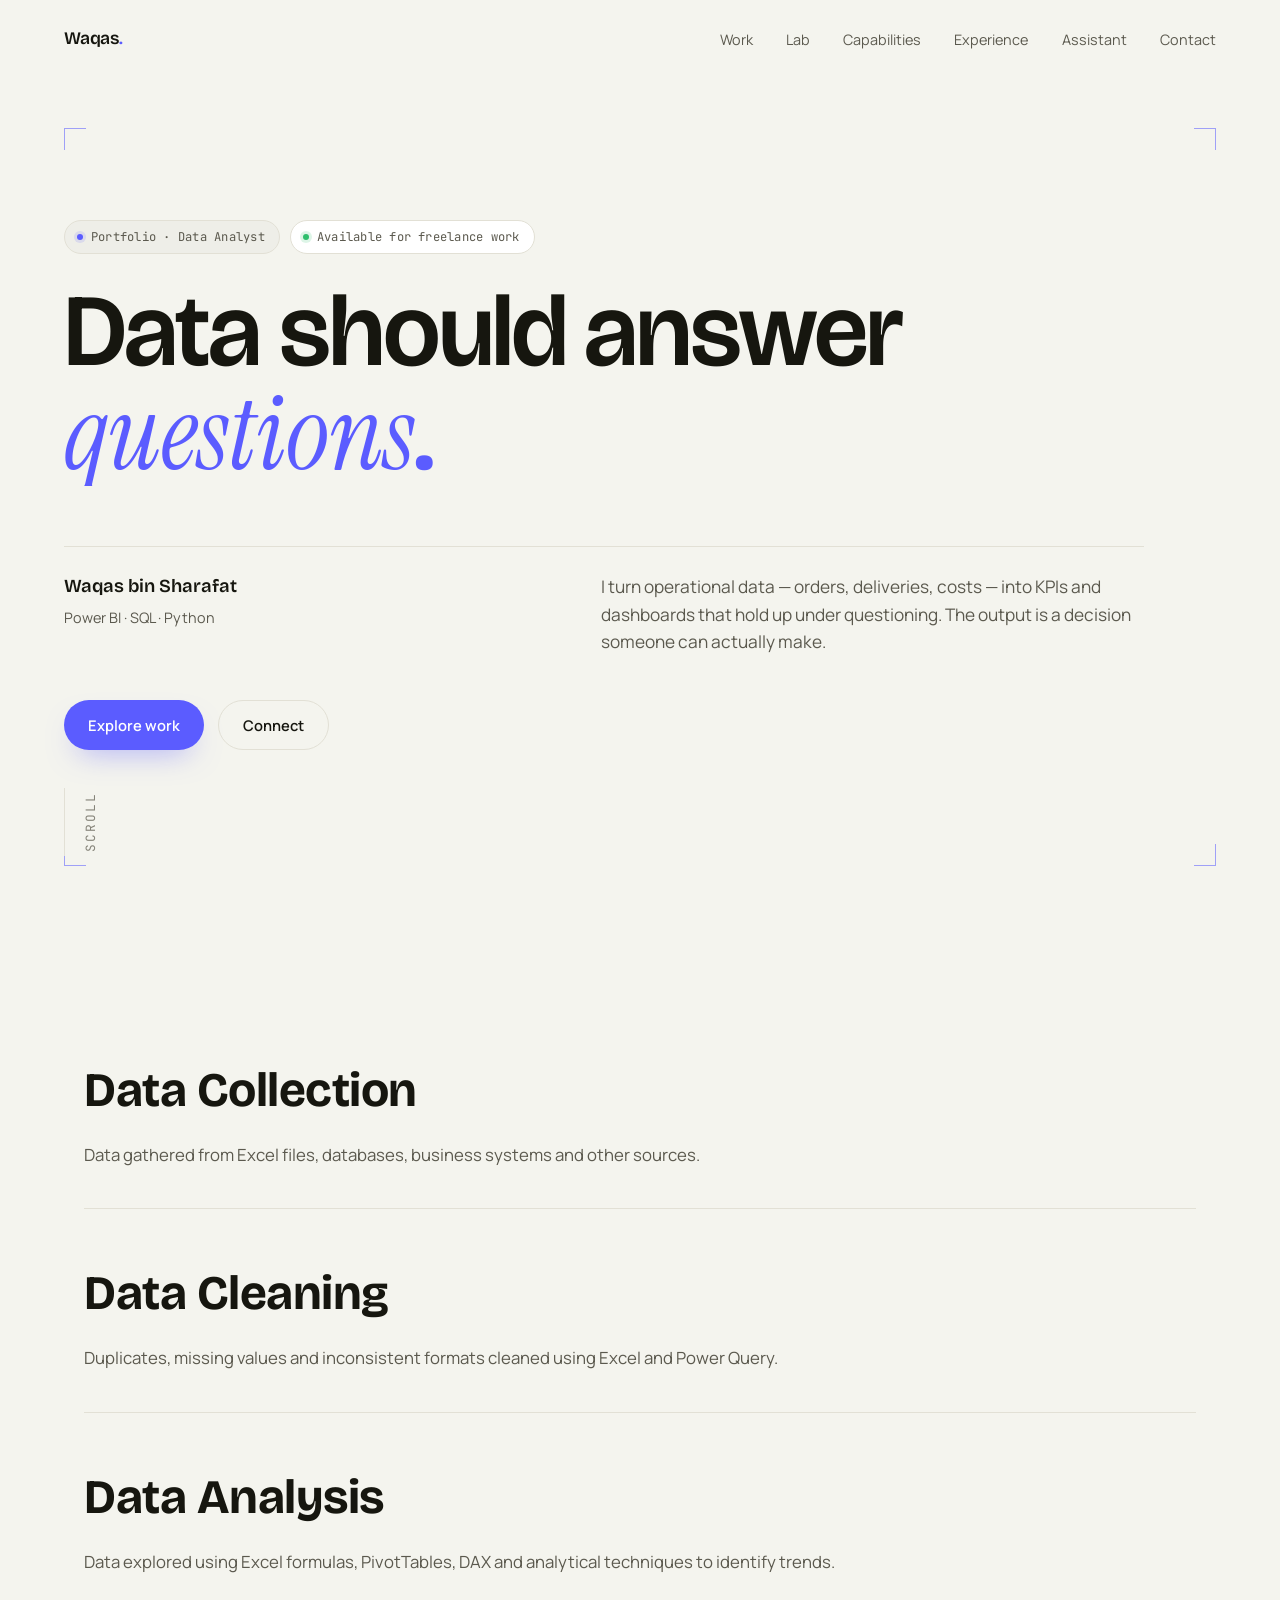
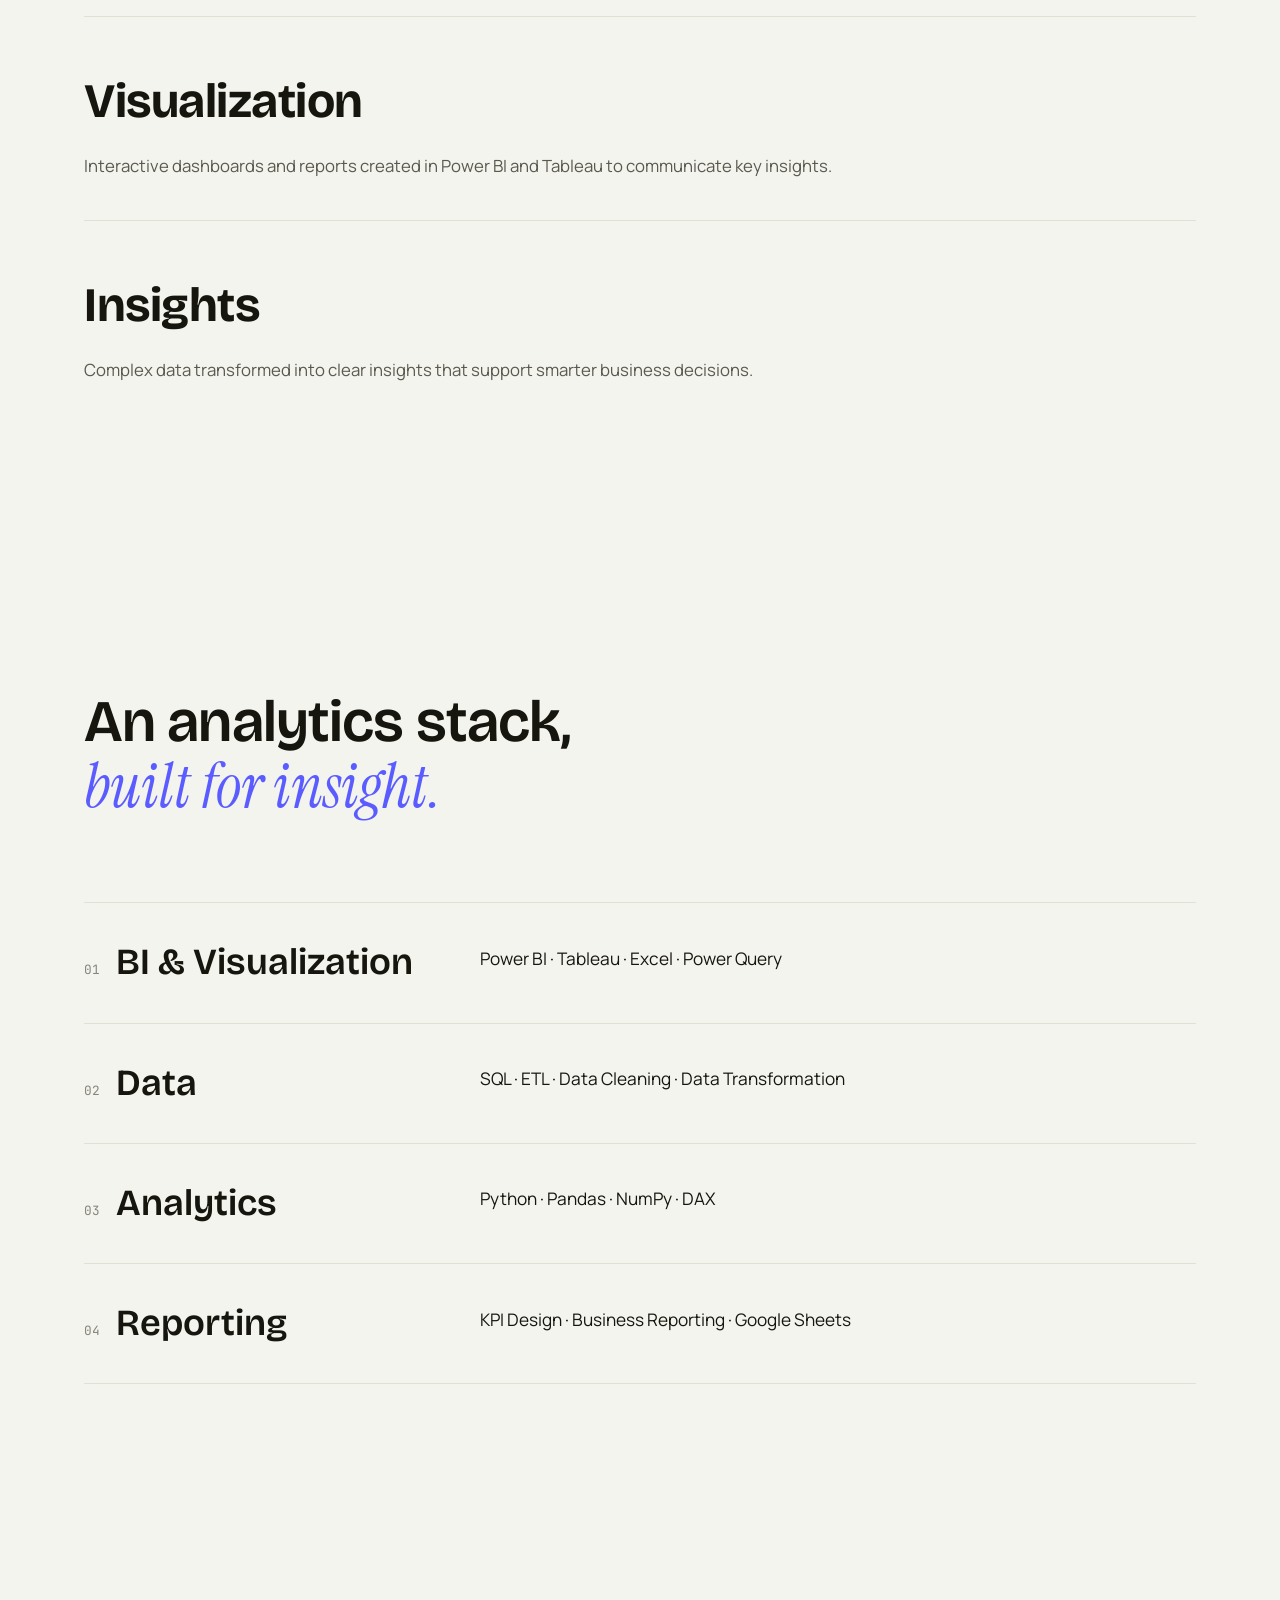
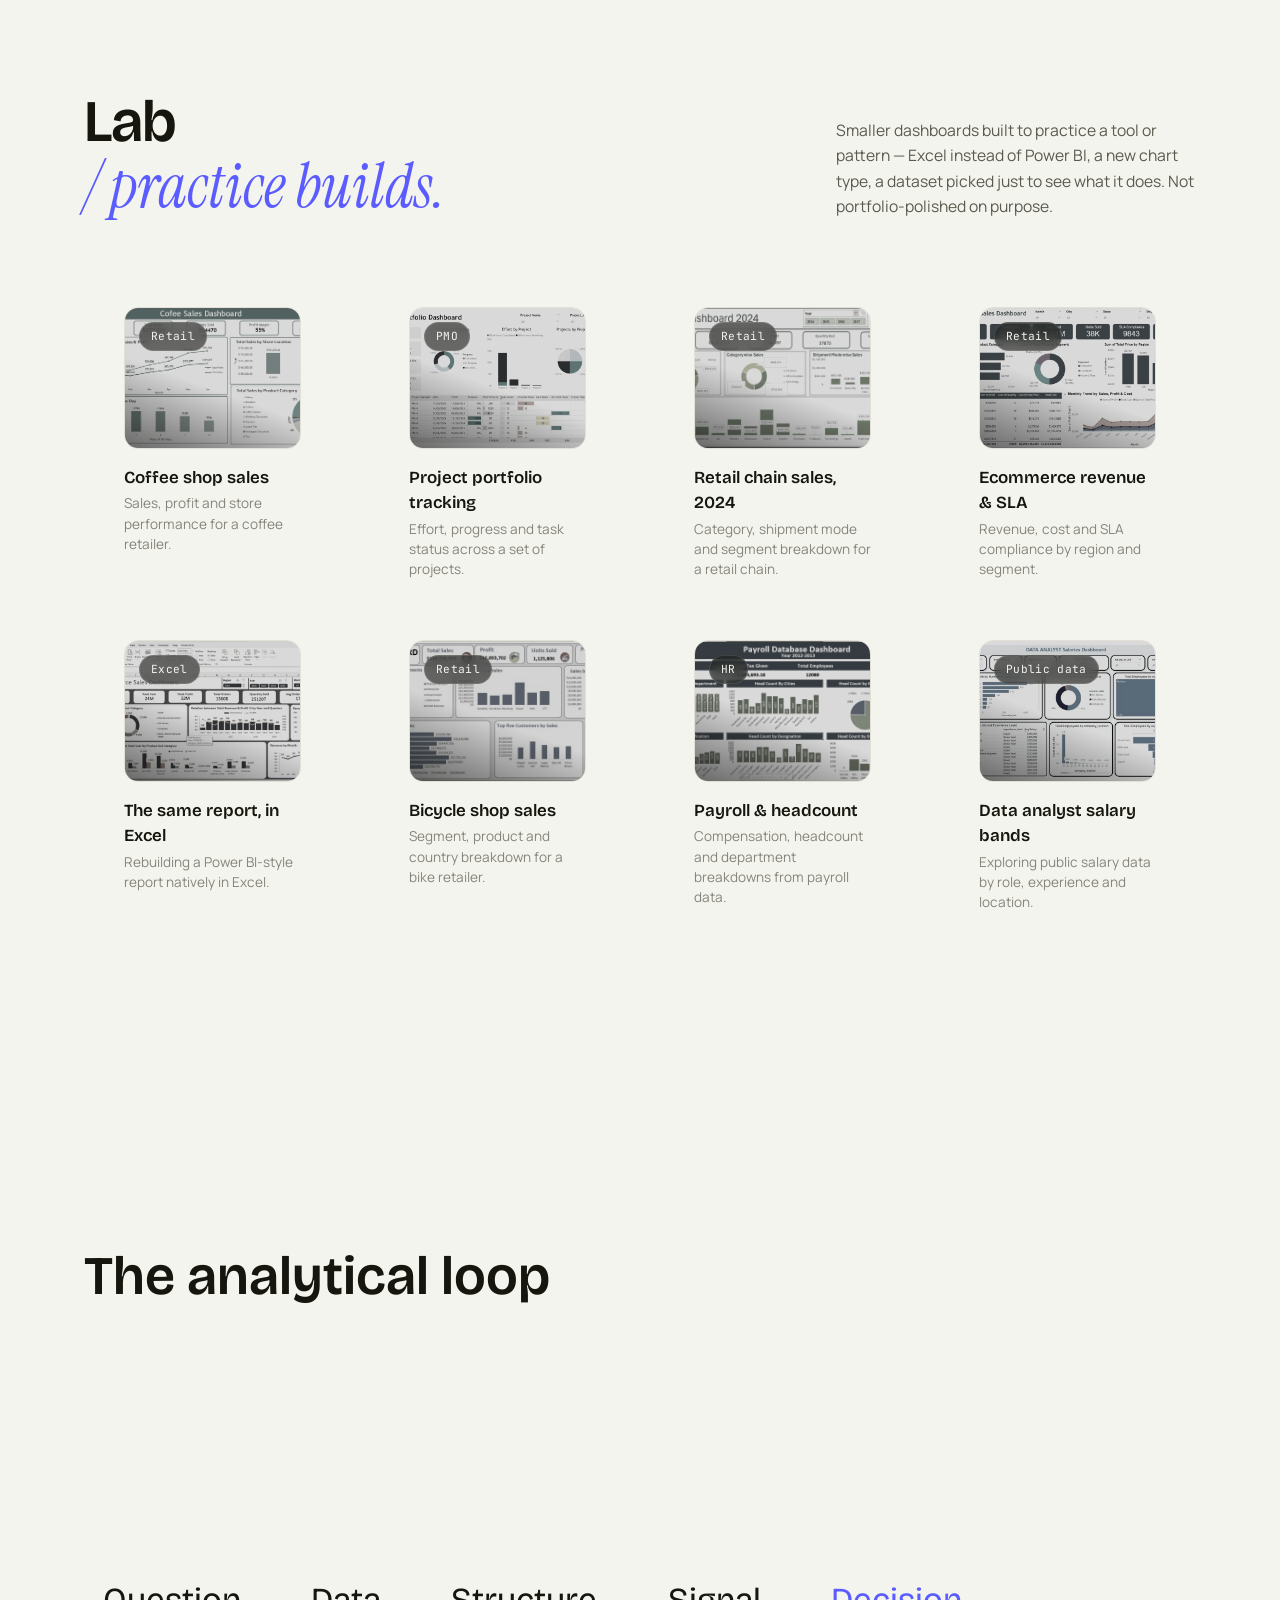
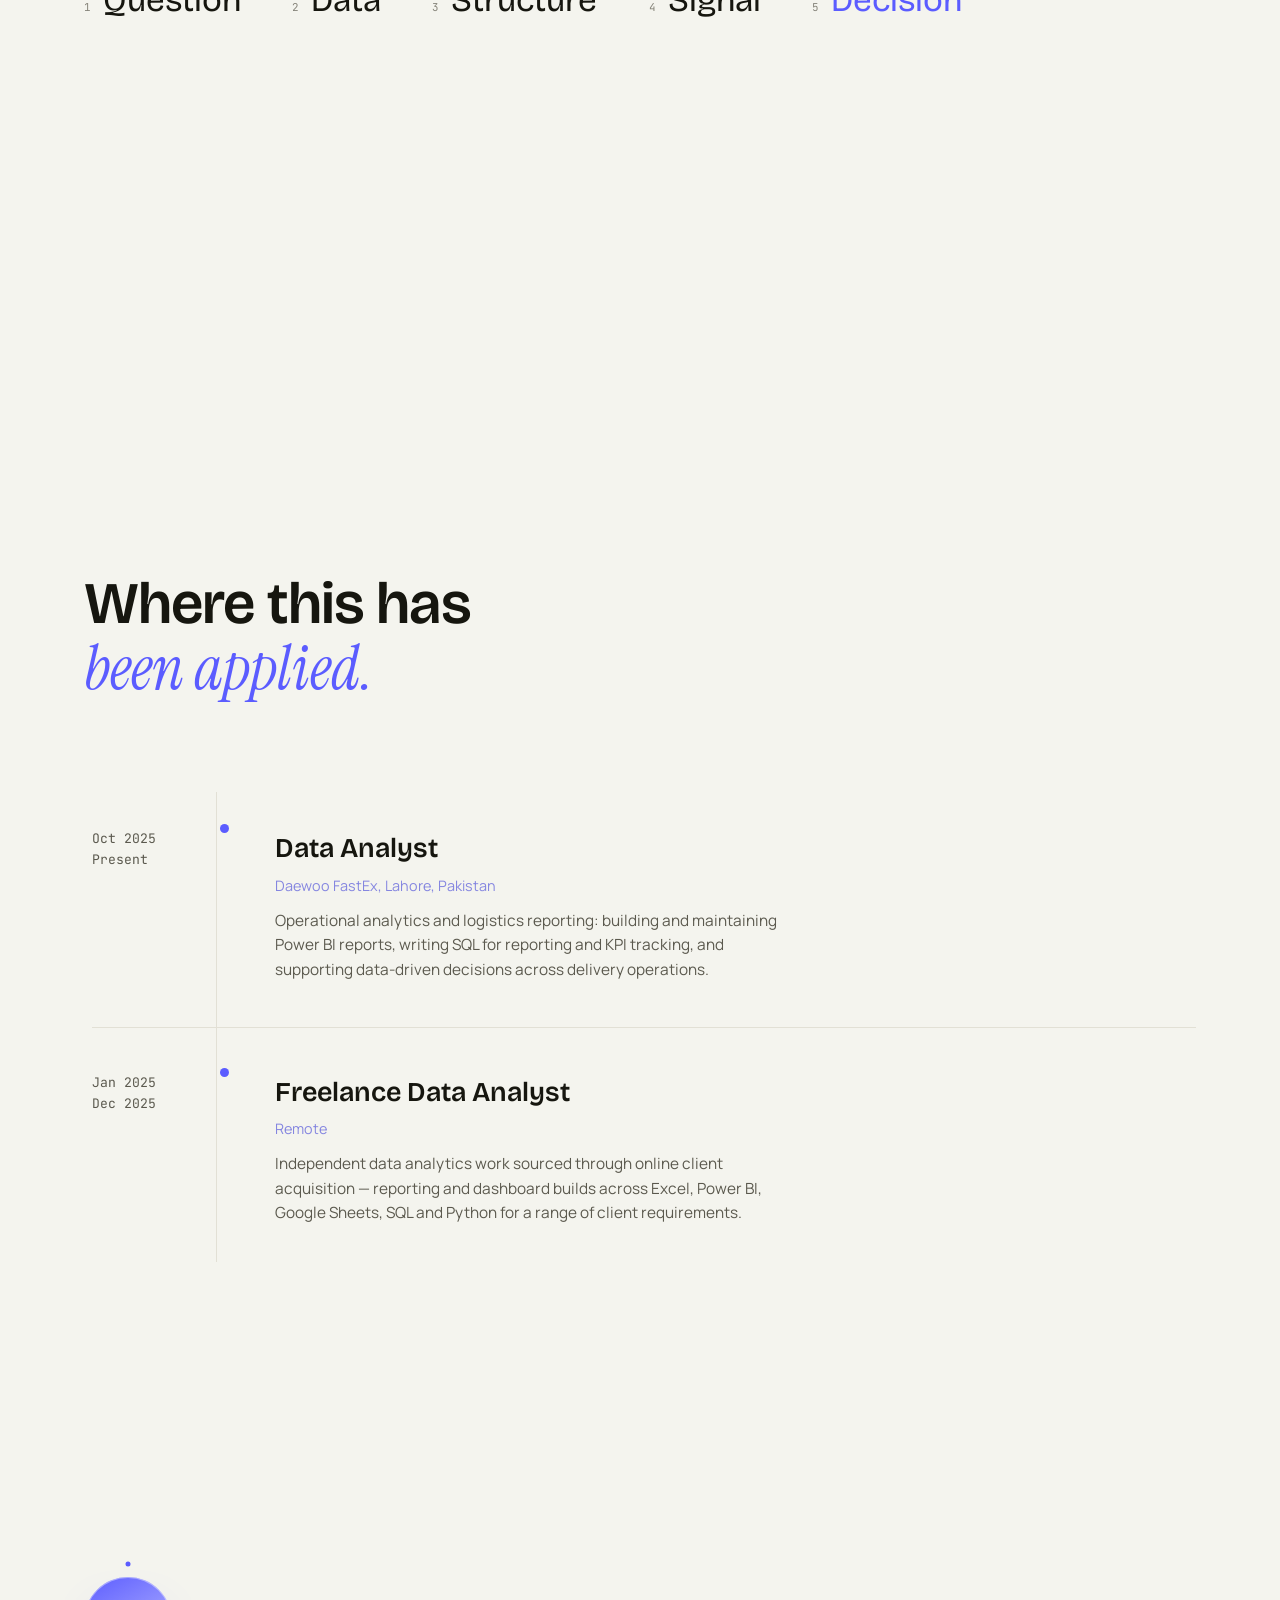
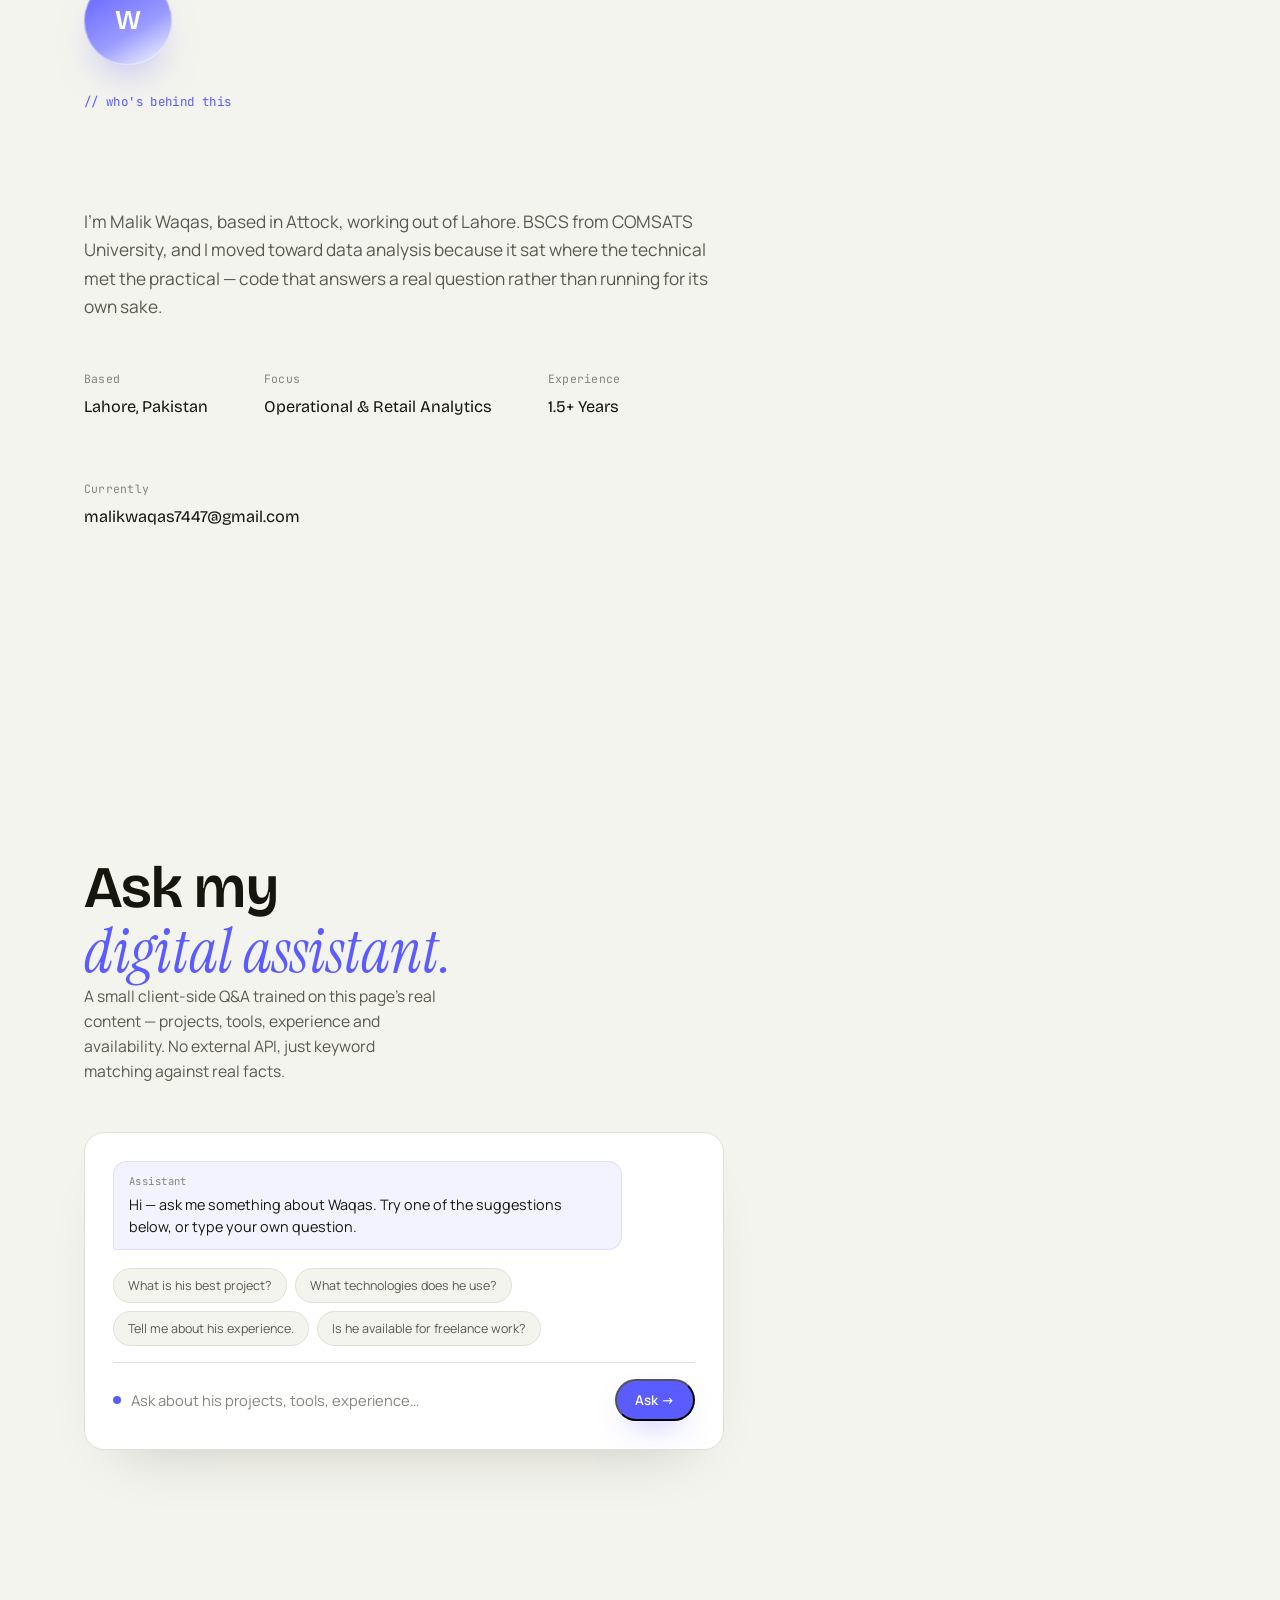
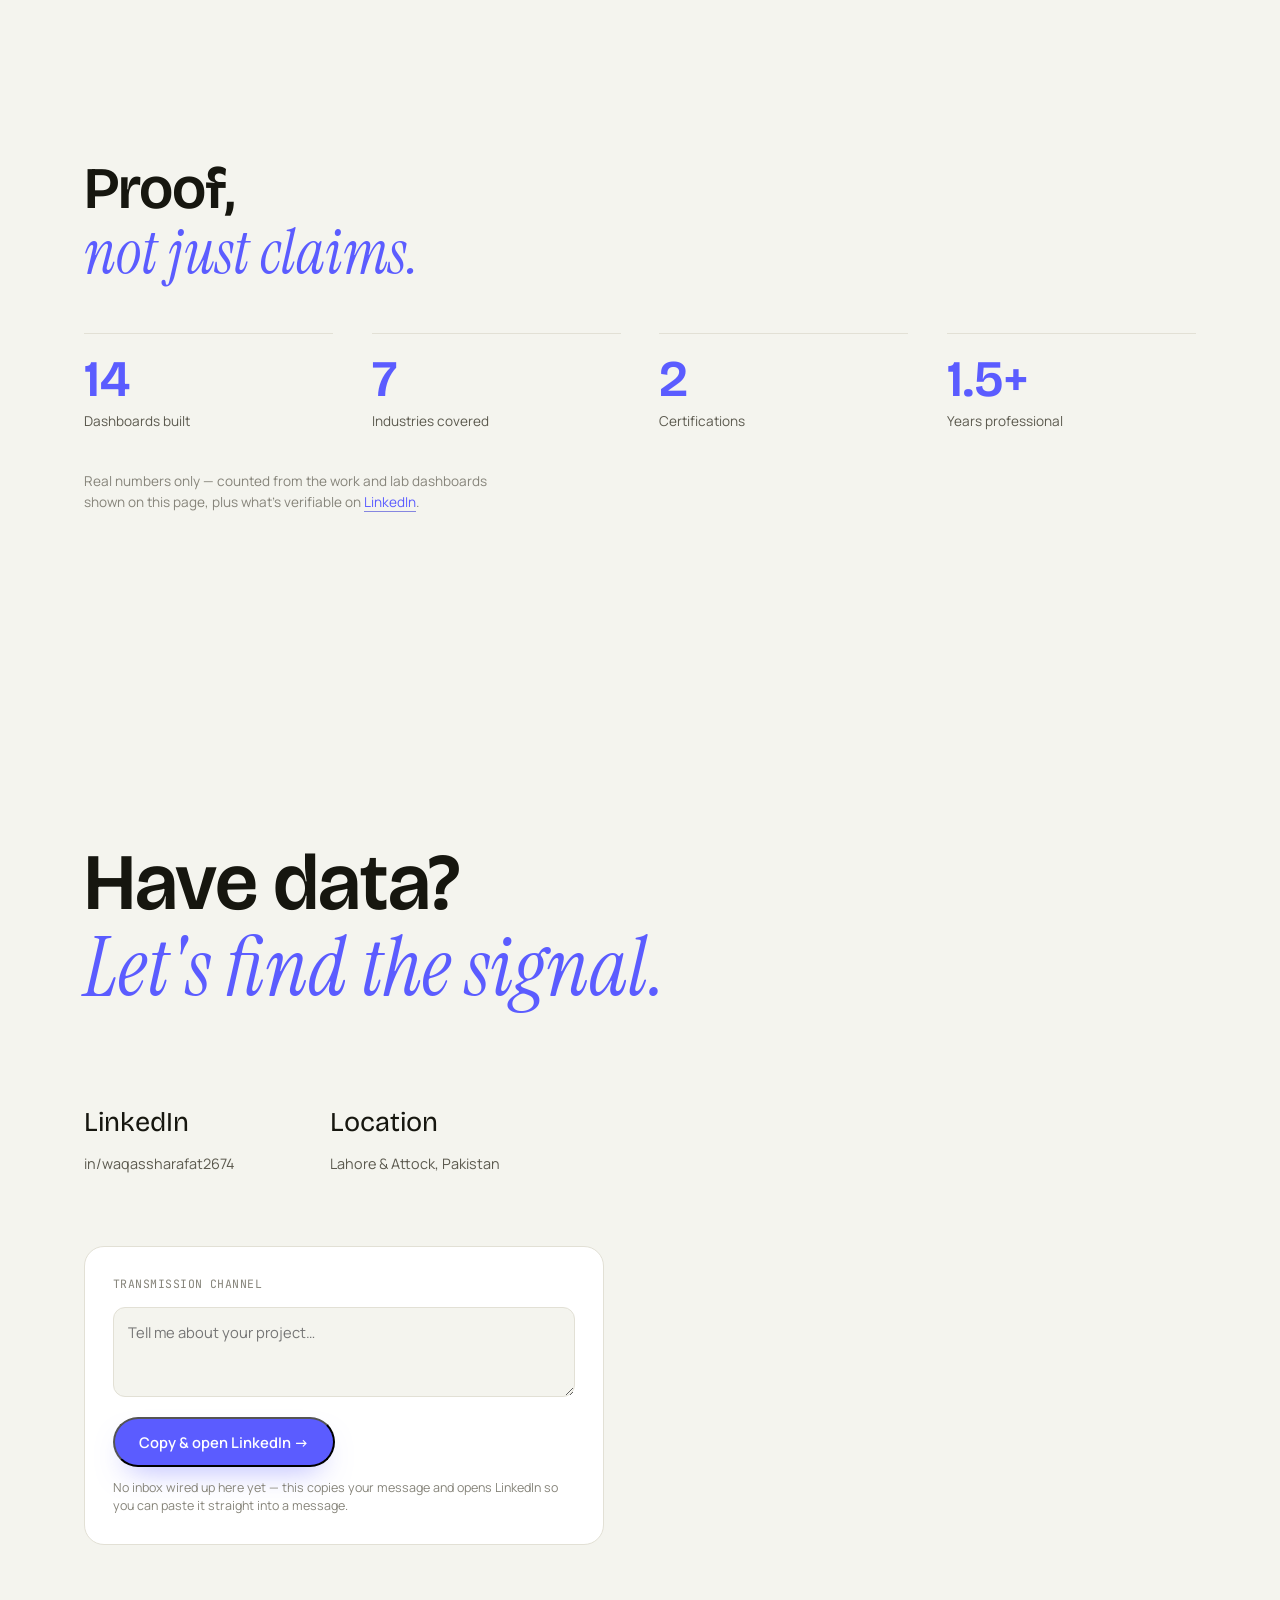
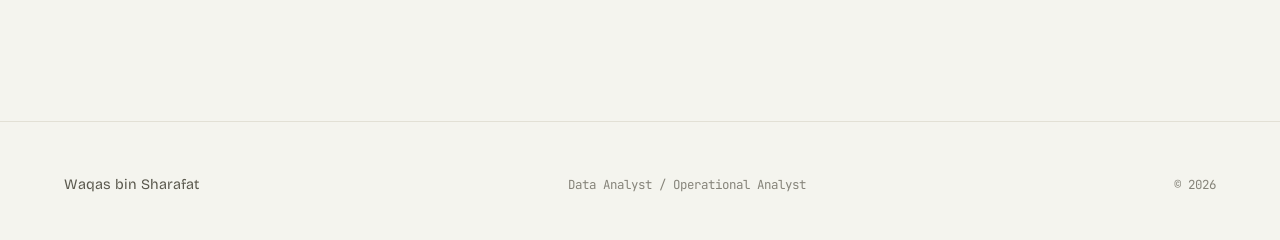
==== commit a29a3513: "Fixed some text changes" ====
--- a/index.html
+++ b/index.html
@@ -494,7 +494,7 @@
           </div>
           <div data-reveal>
             <dt>Currently</dt>
-            <dd>Data Analyst @ Daewoo FastEx</dd>
+            <dd>malikwaqas7447@gmail.com</dd>
           </div>
         </dl>
       </div>
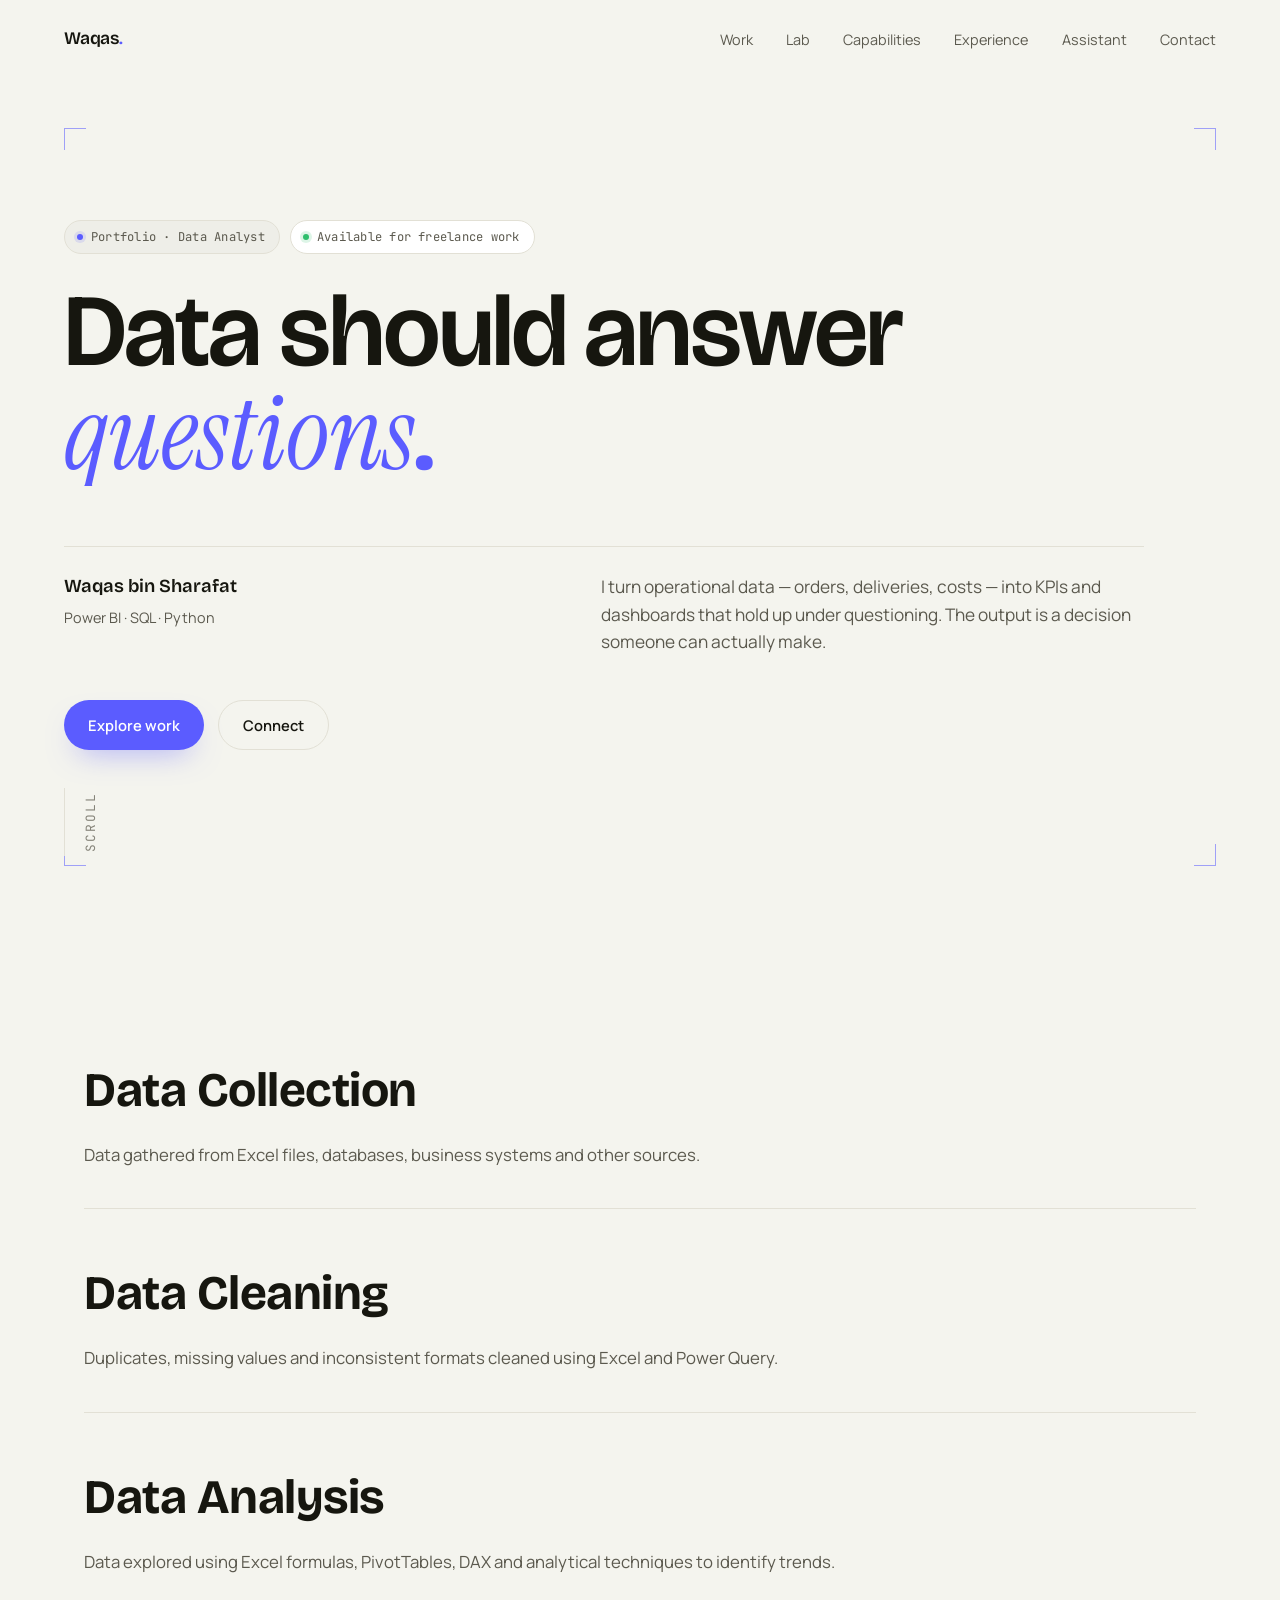
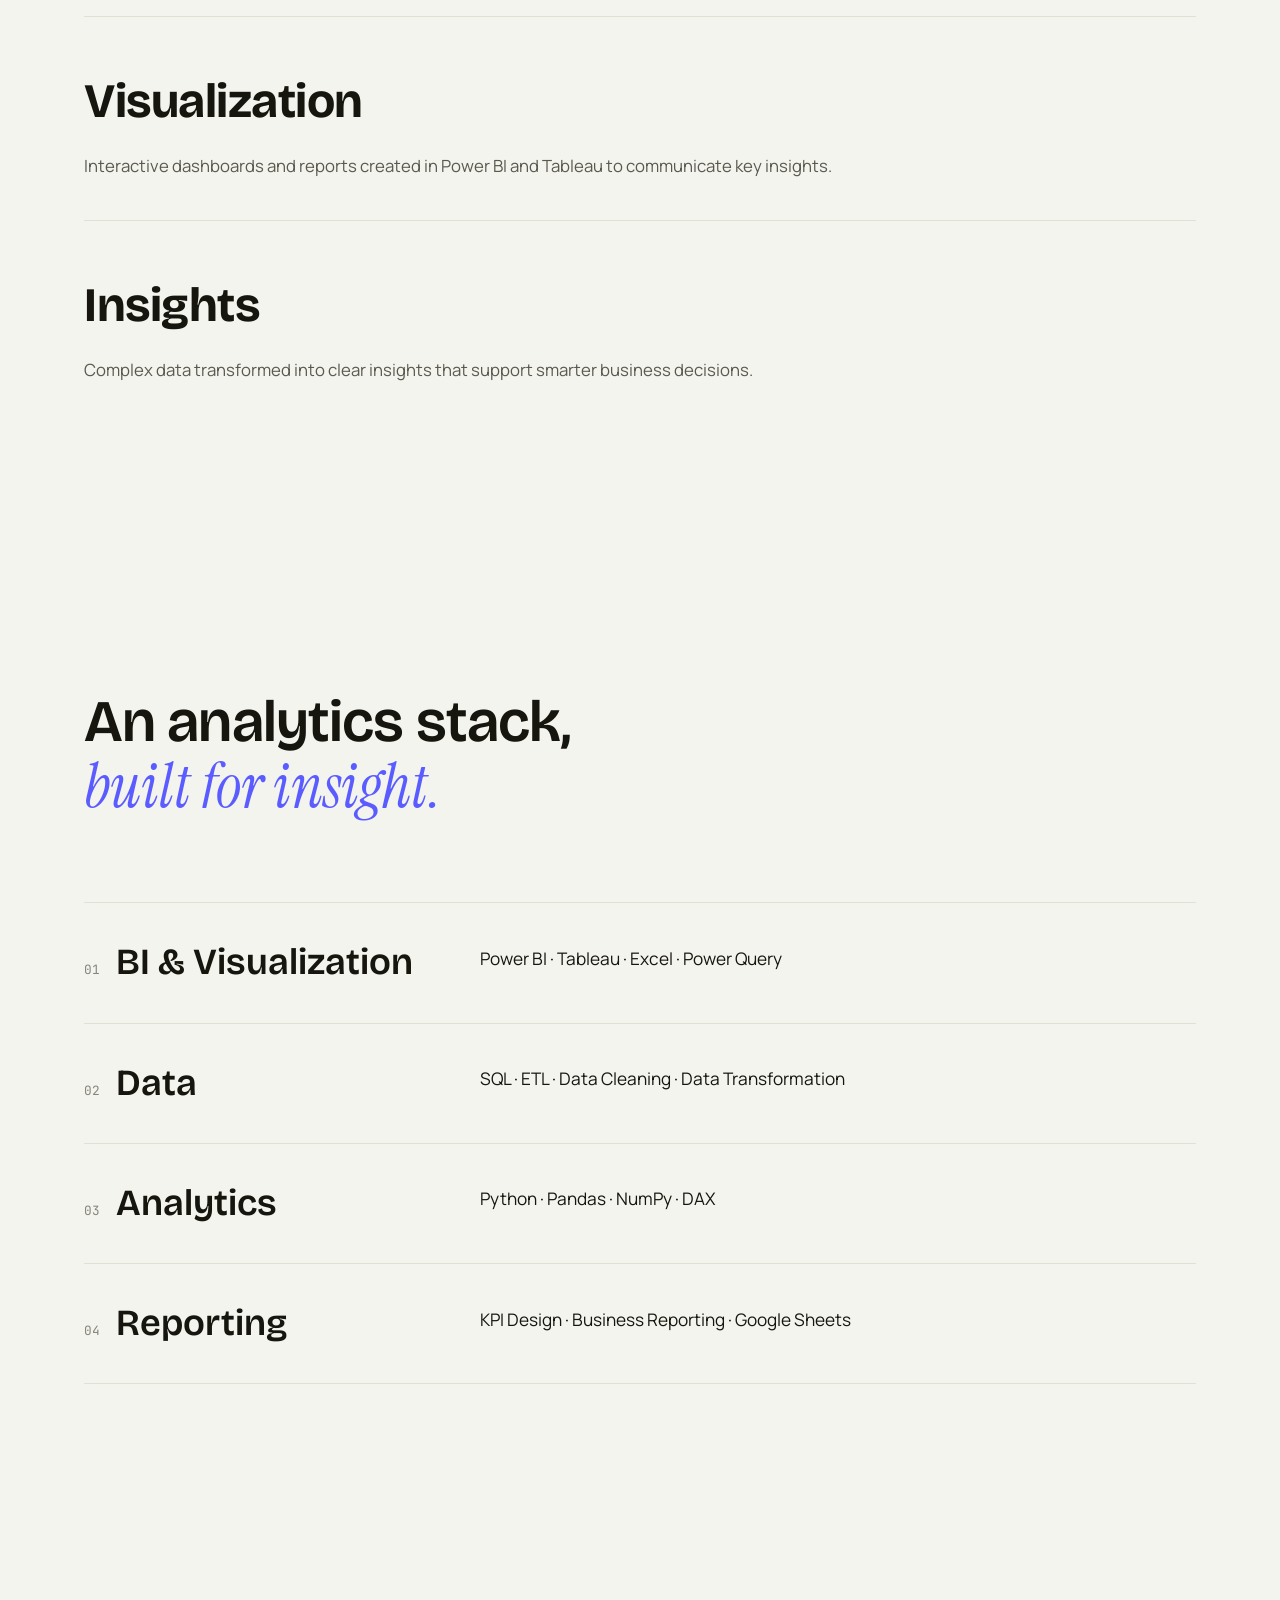
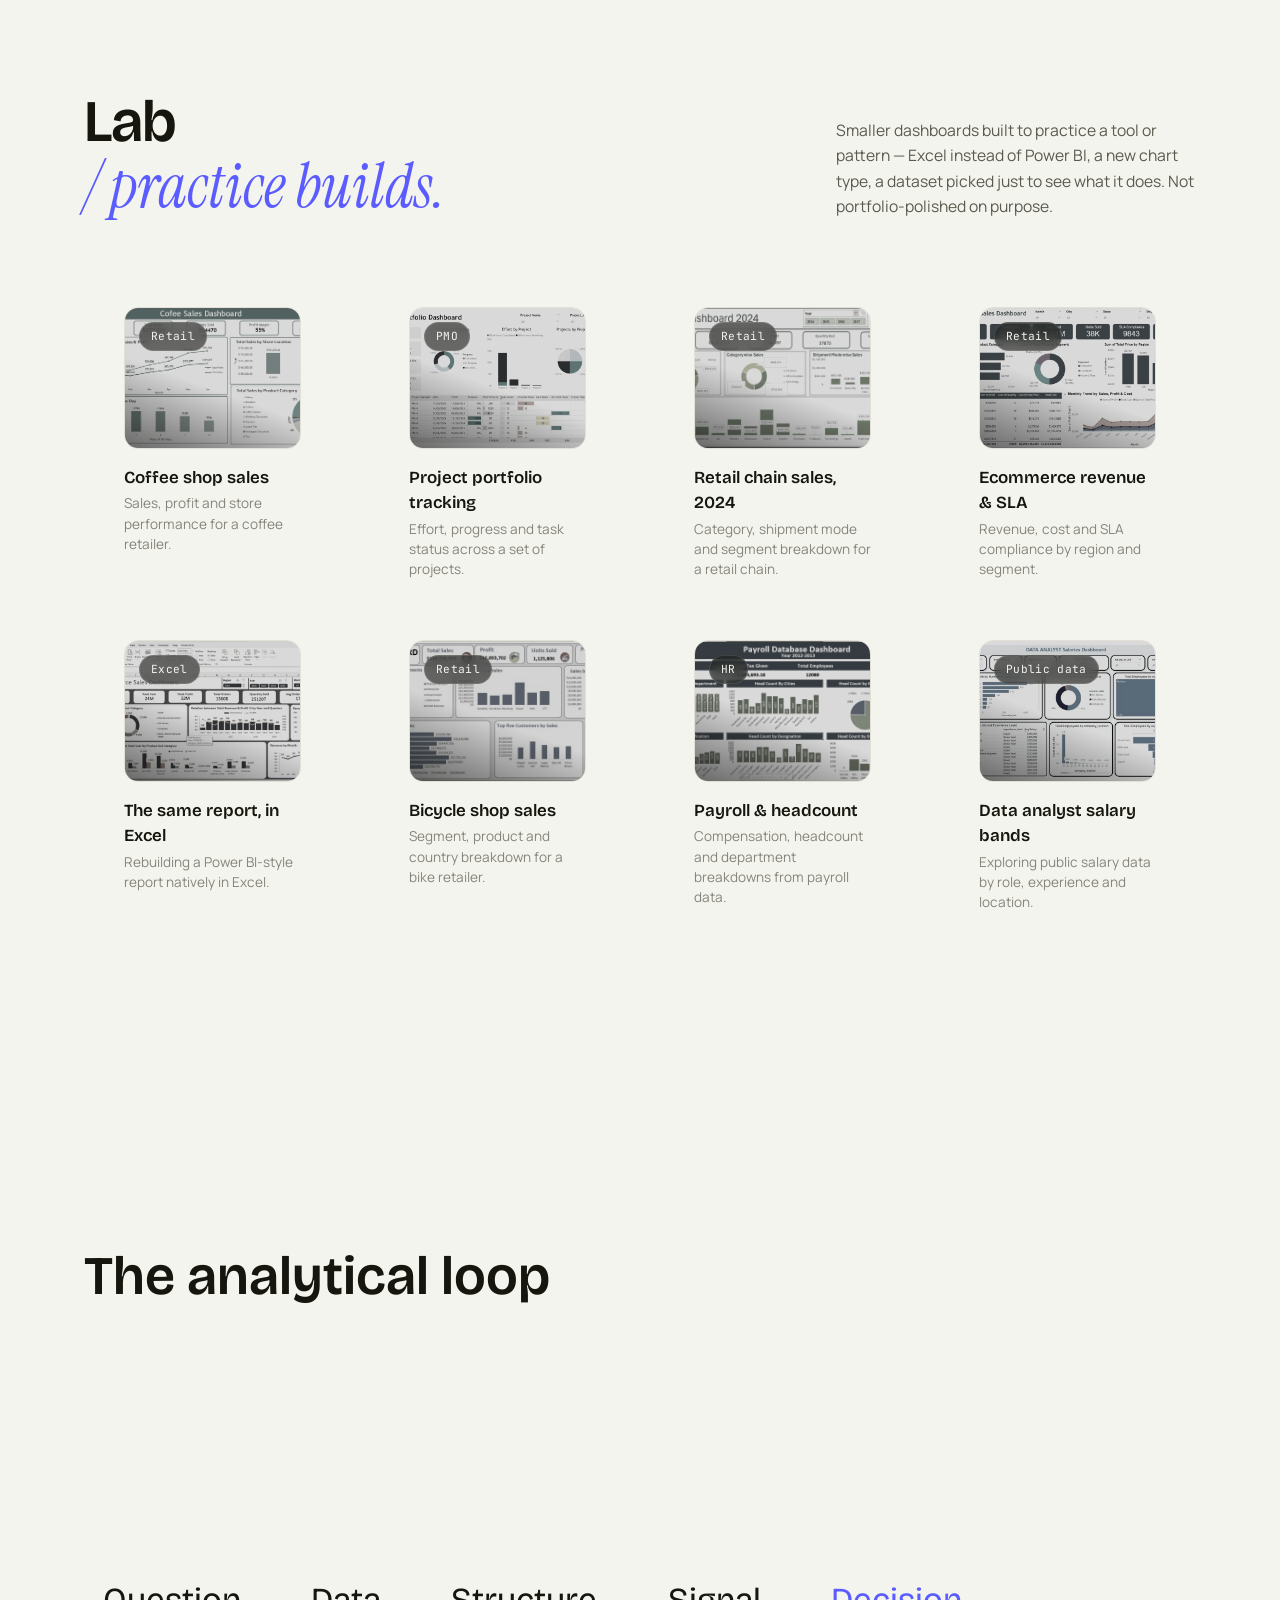
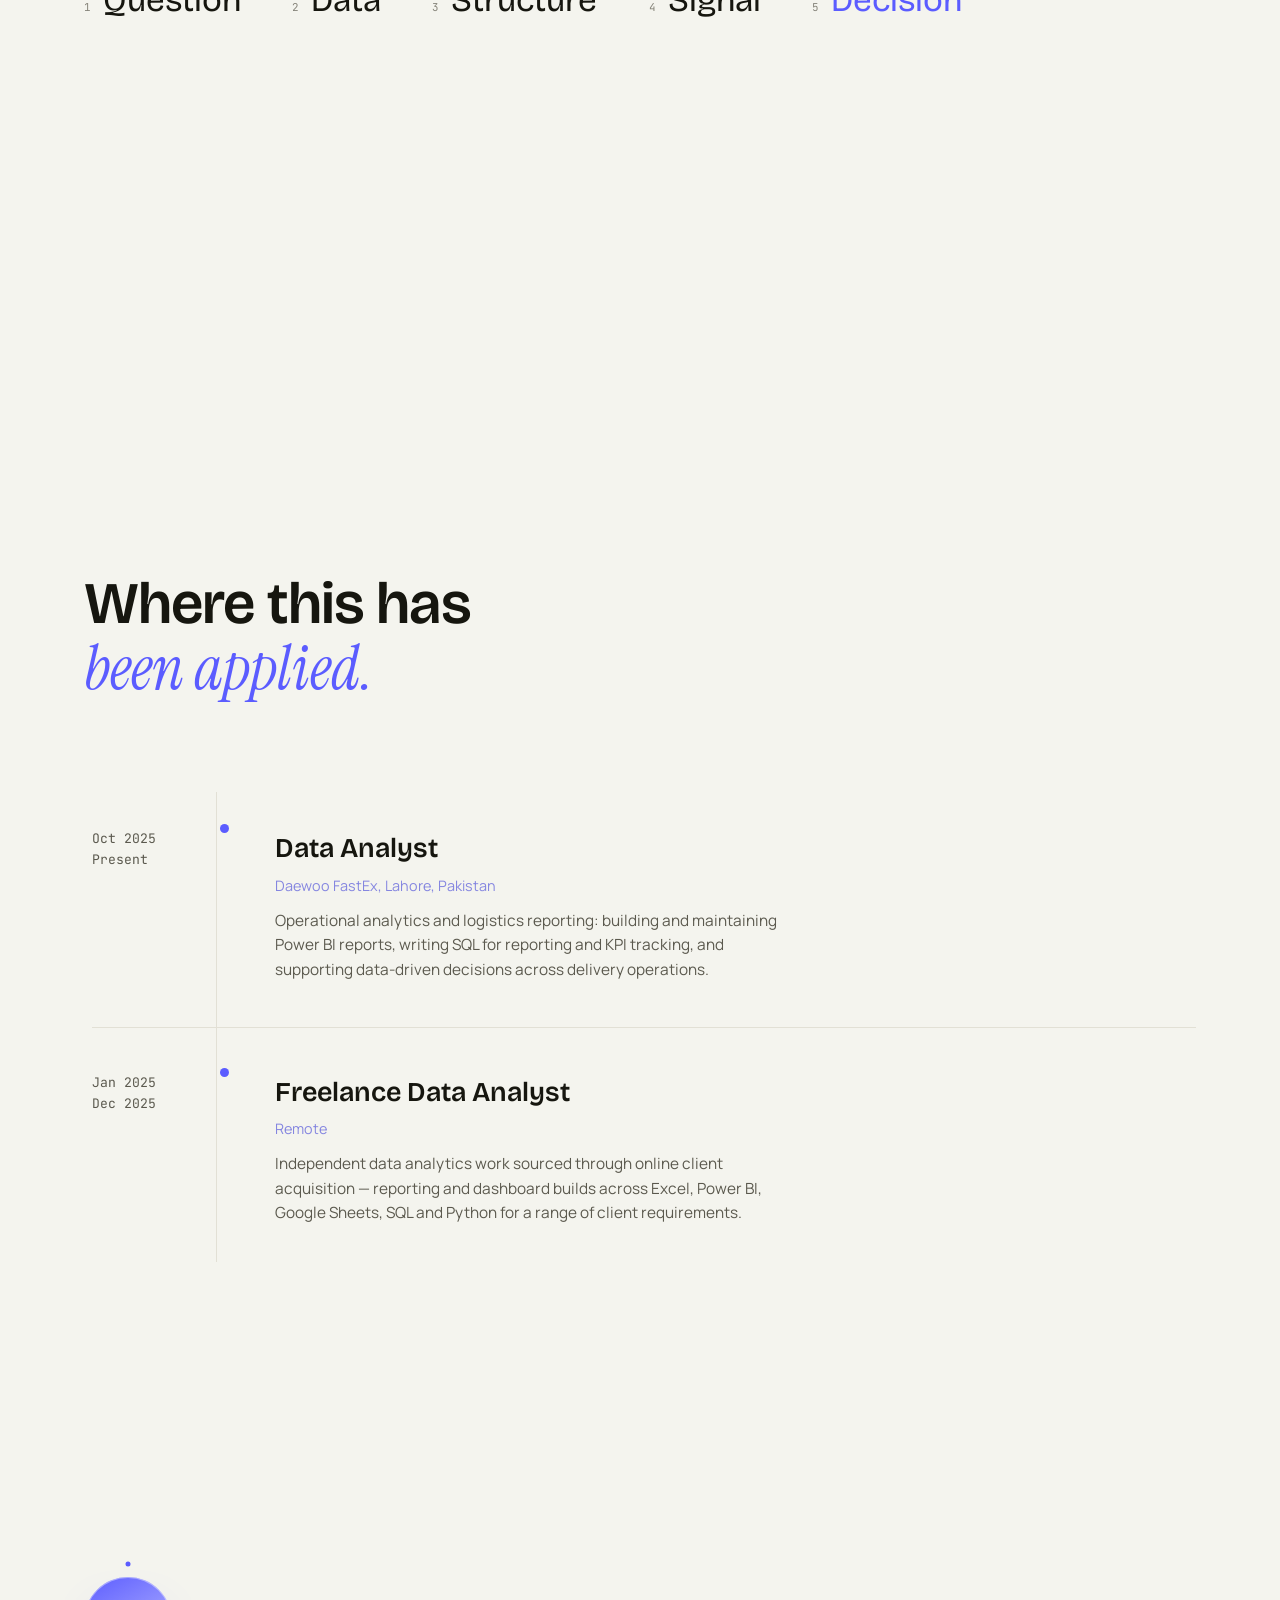
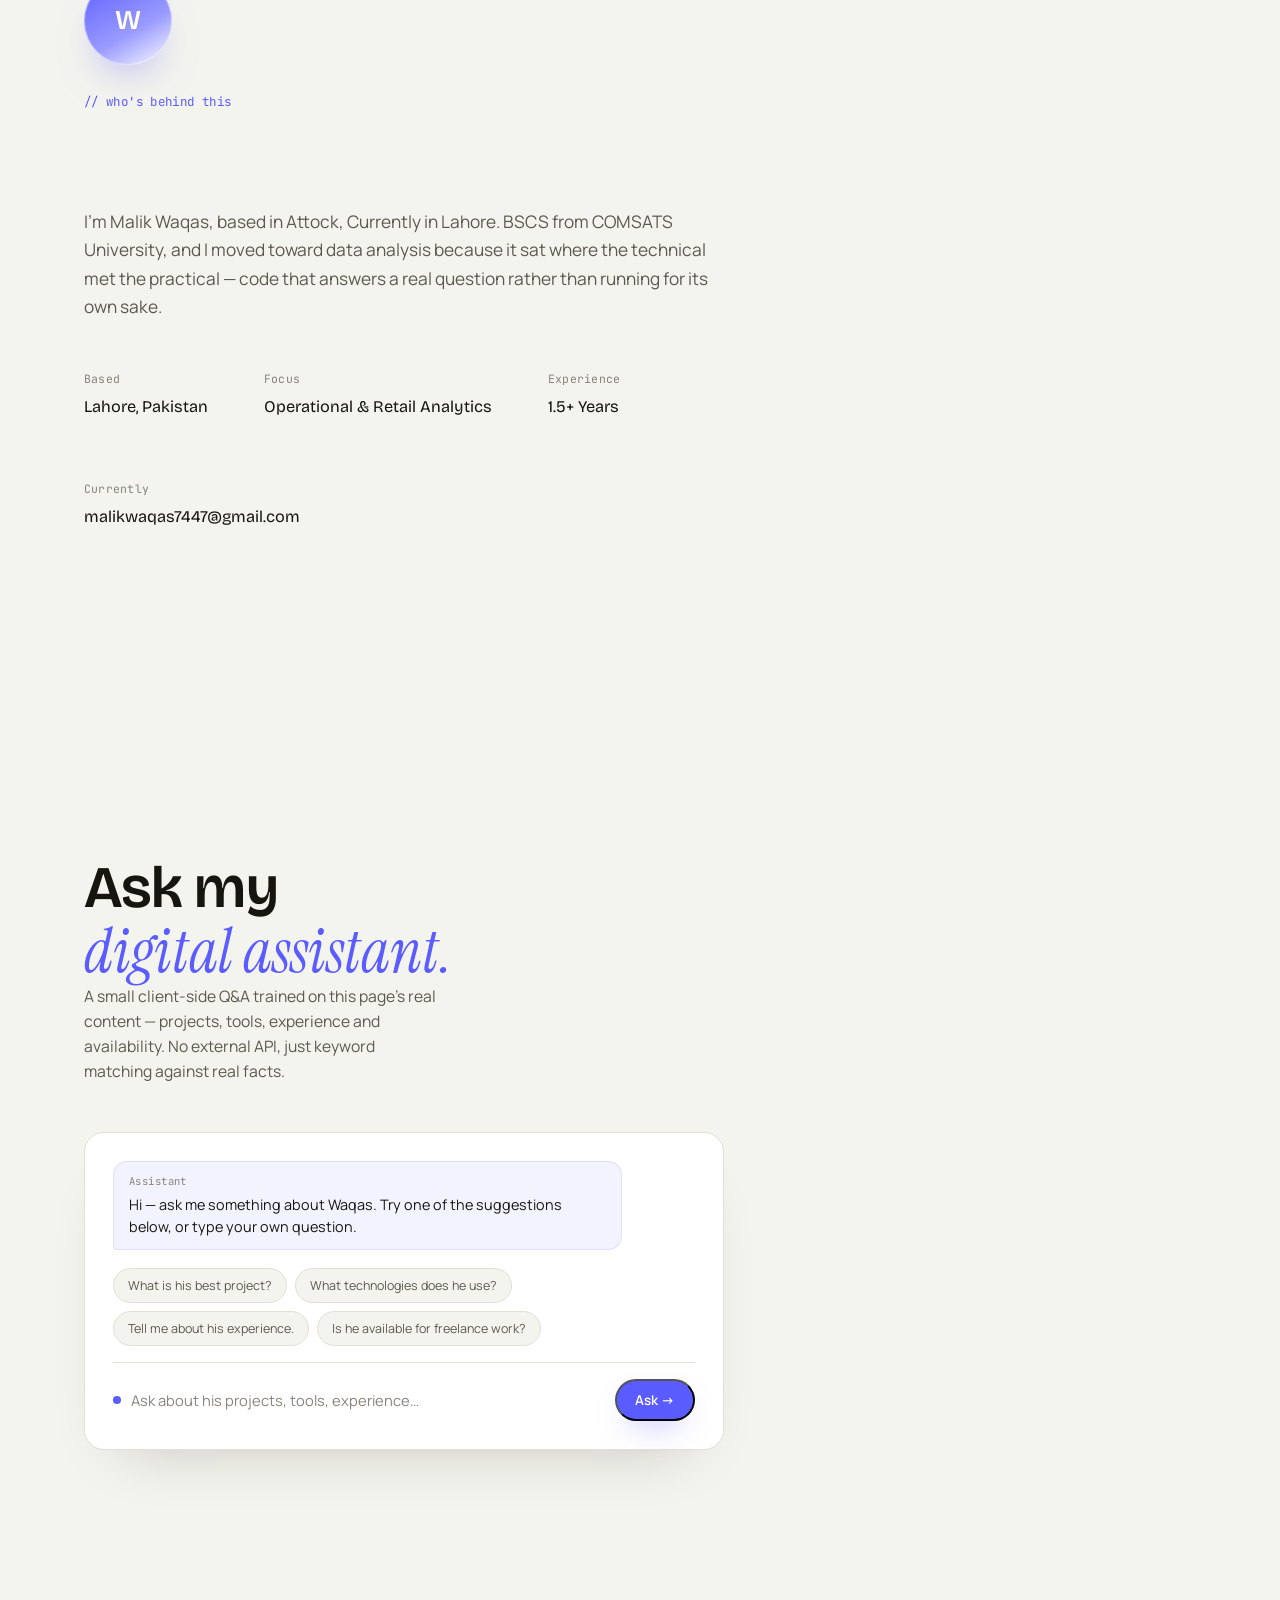
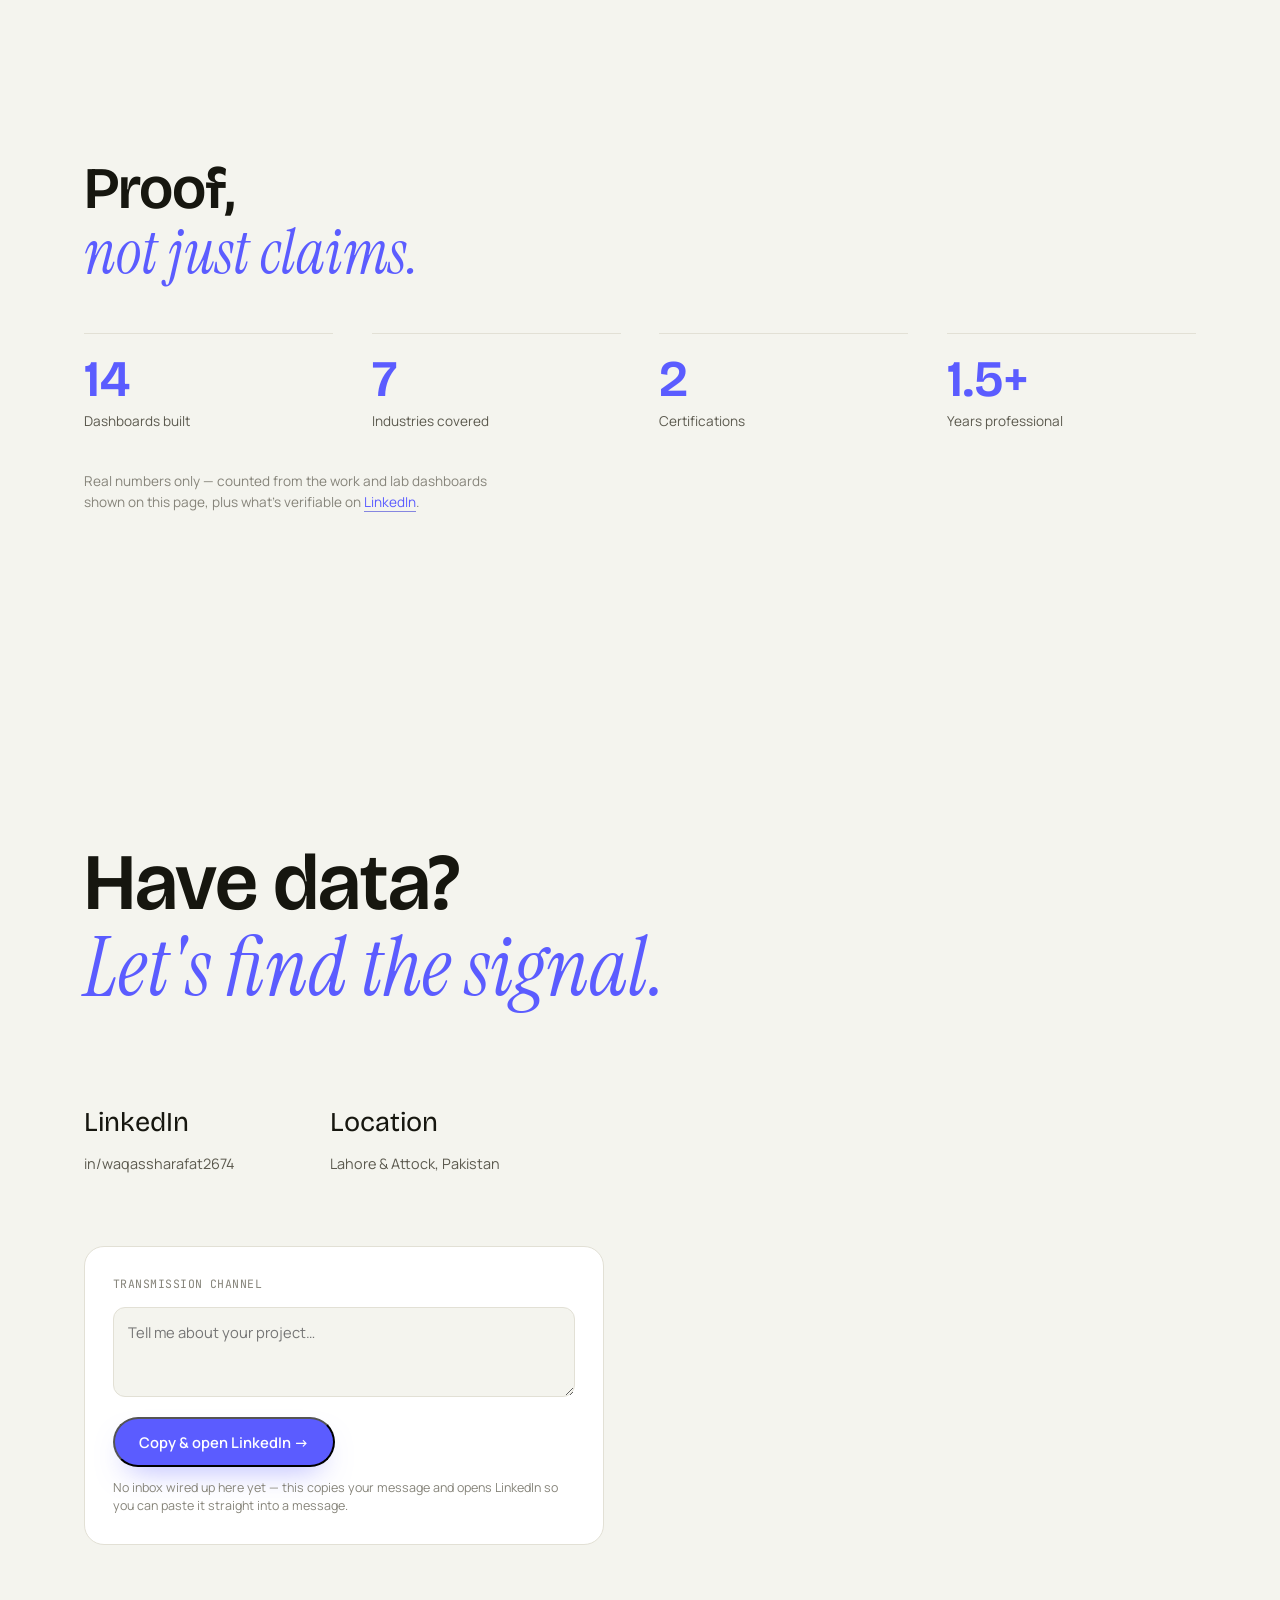
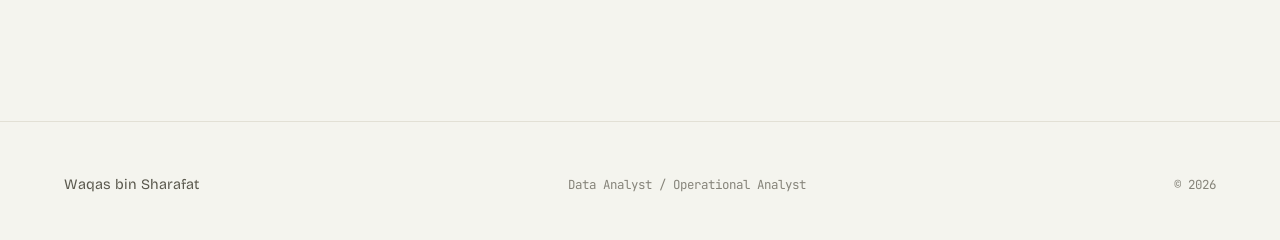
==== commit a3d2c76d: "Fixed some text changes" ====
--- a/index.html
+++ b/index.html
@@ -474,7 +474,7 @@
           <span class="wipe-heading" data-wipe>Digital Me.</span>
         </h2>
         <p class="profile-copy" data-reveal>
-          I'm Malik Waqas, based in Attock, working out of Lahore. BSCS from
+          I'm Malik Waqas, based in Attock, Currently in Lahore. BSCS from
           COMSATS University, and I moved toward data analysis because it sat
           where the technical met the practical — code that answers a real
           question rather than running for its own sake.
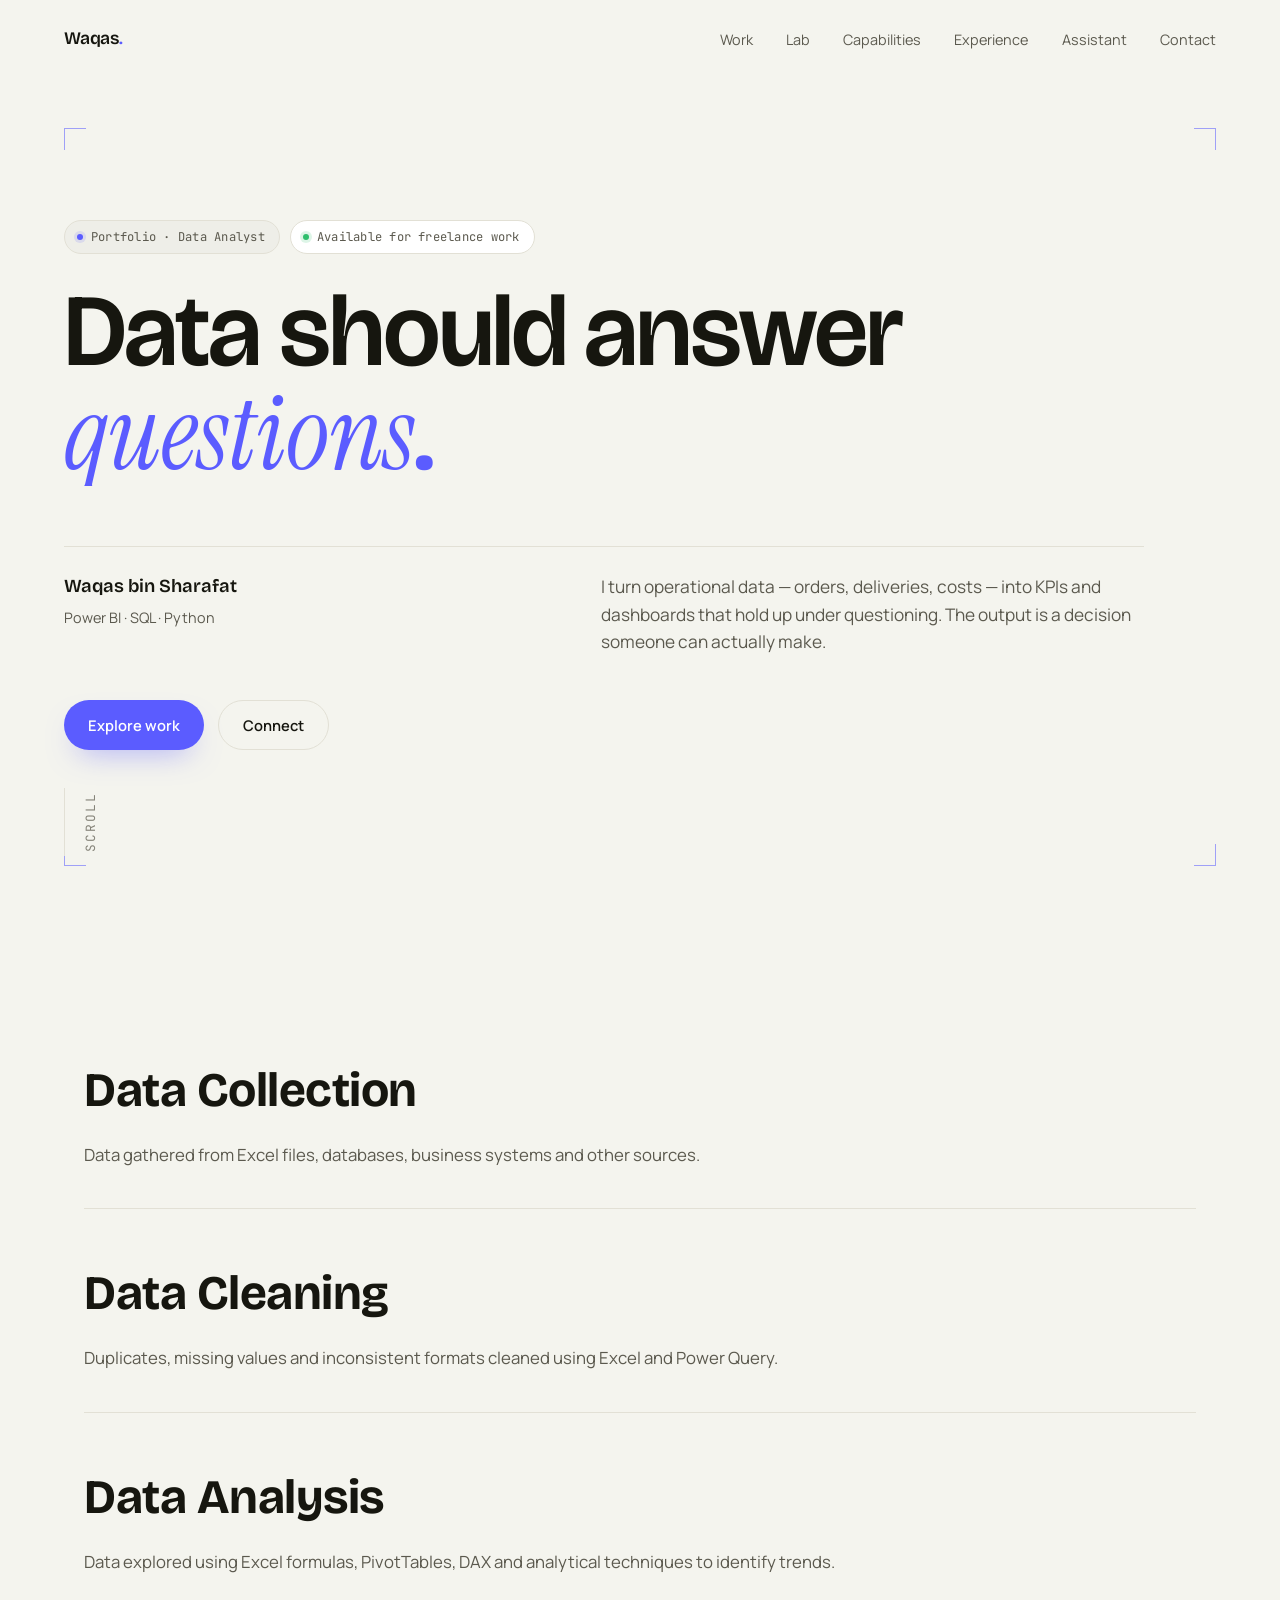
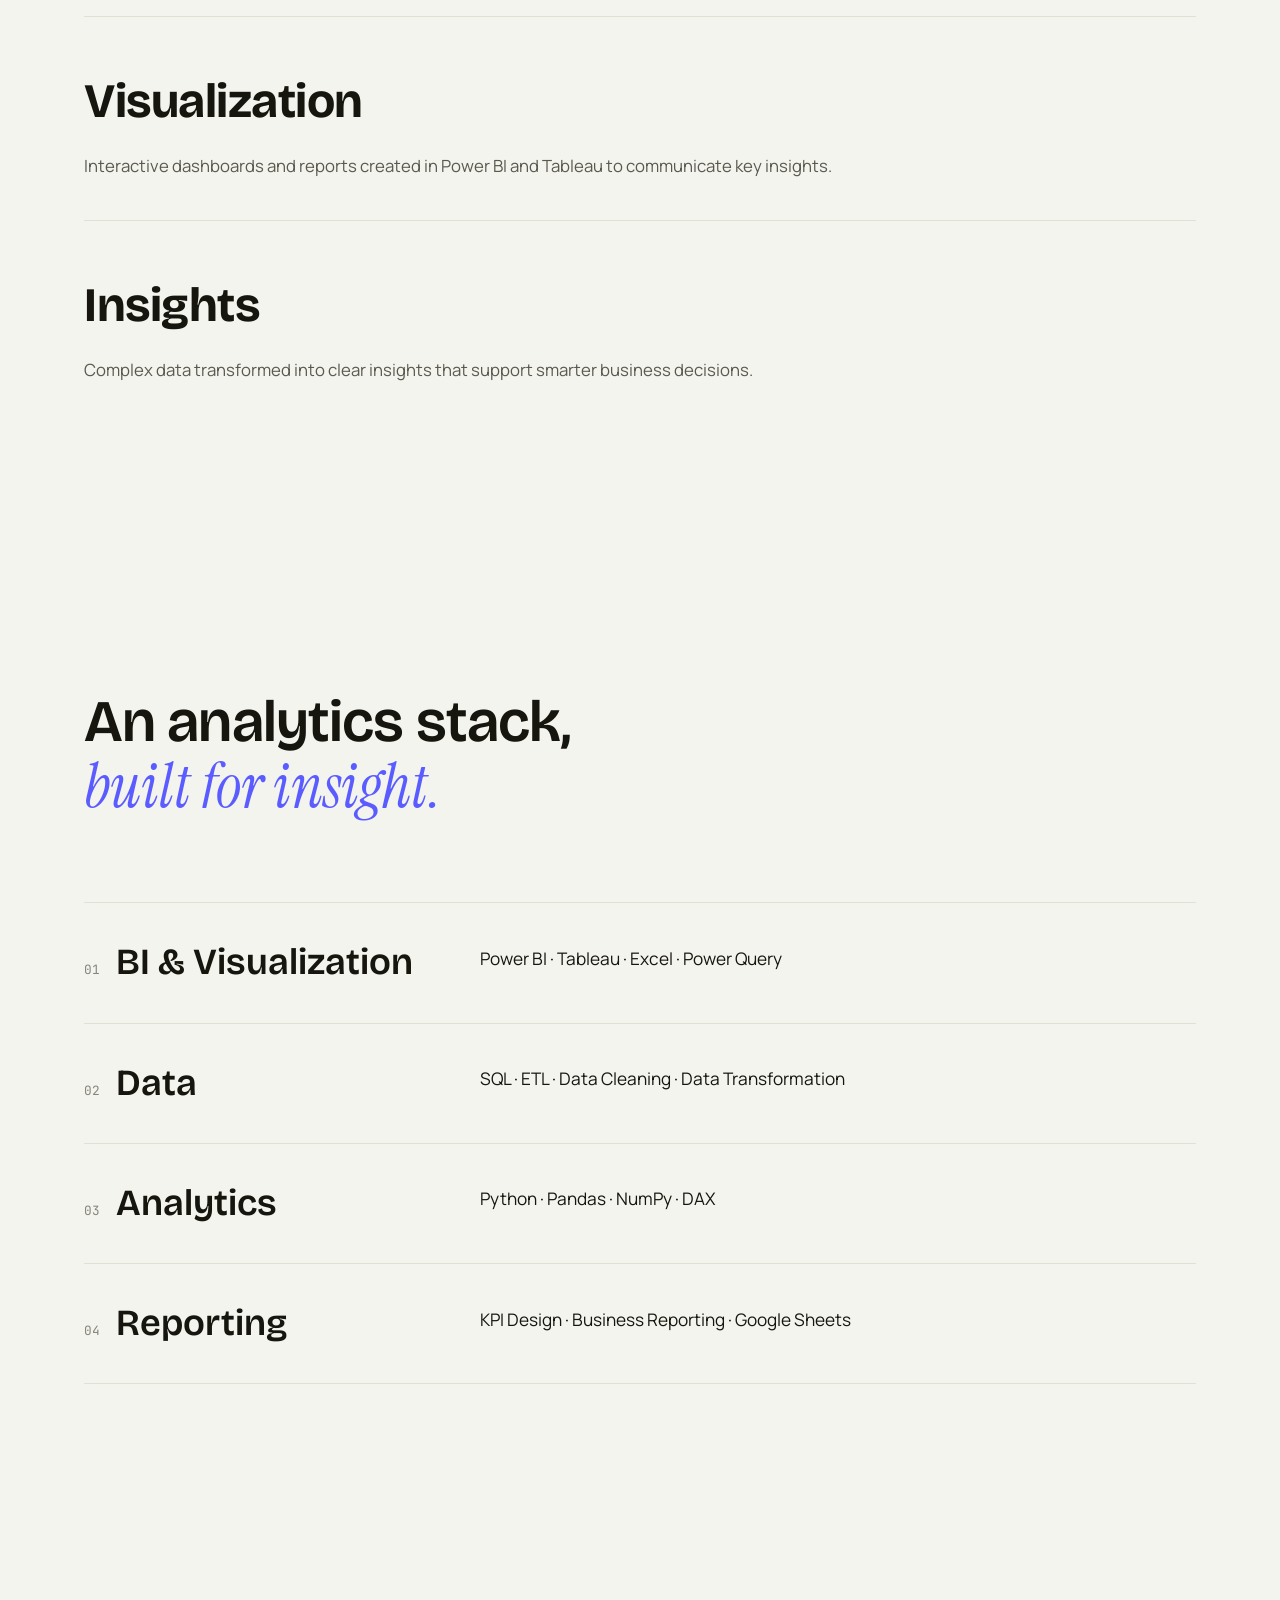
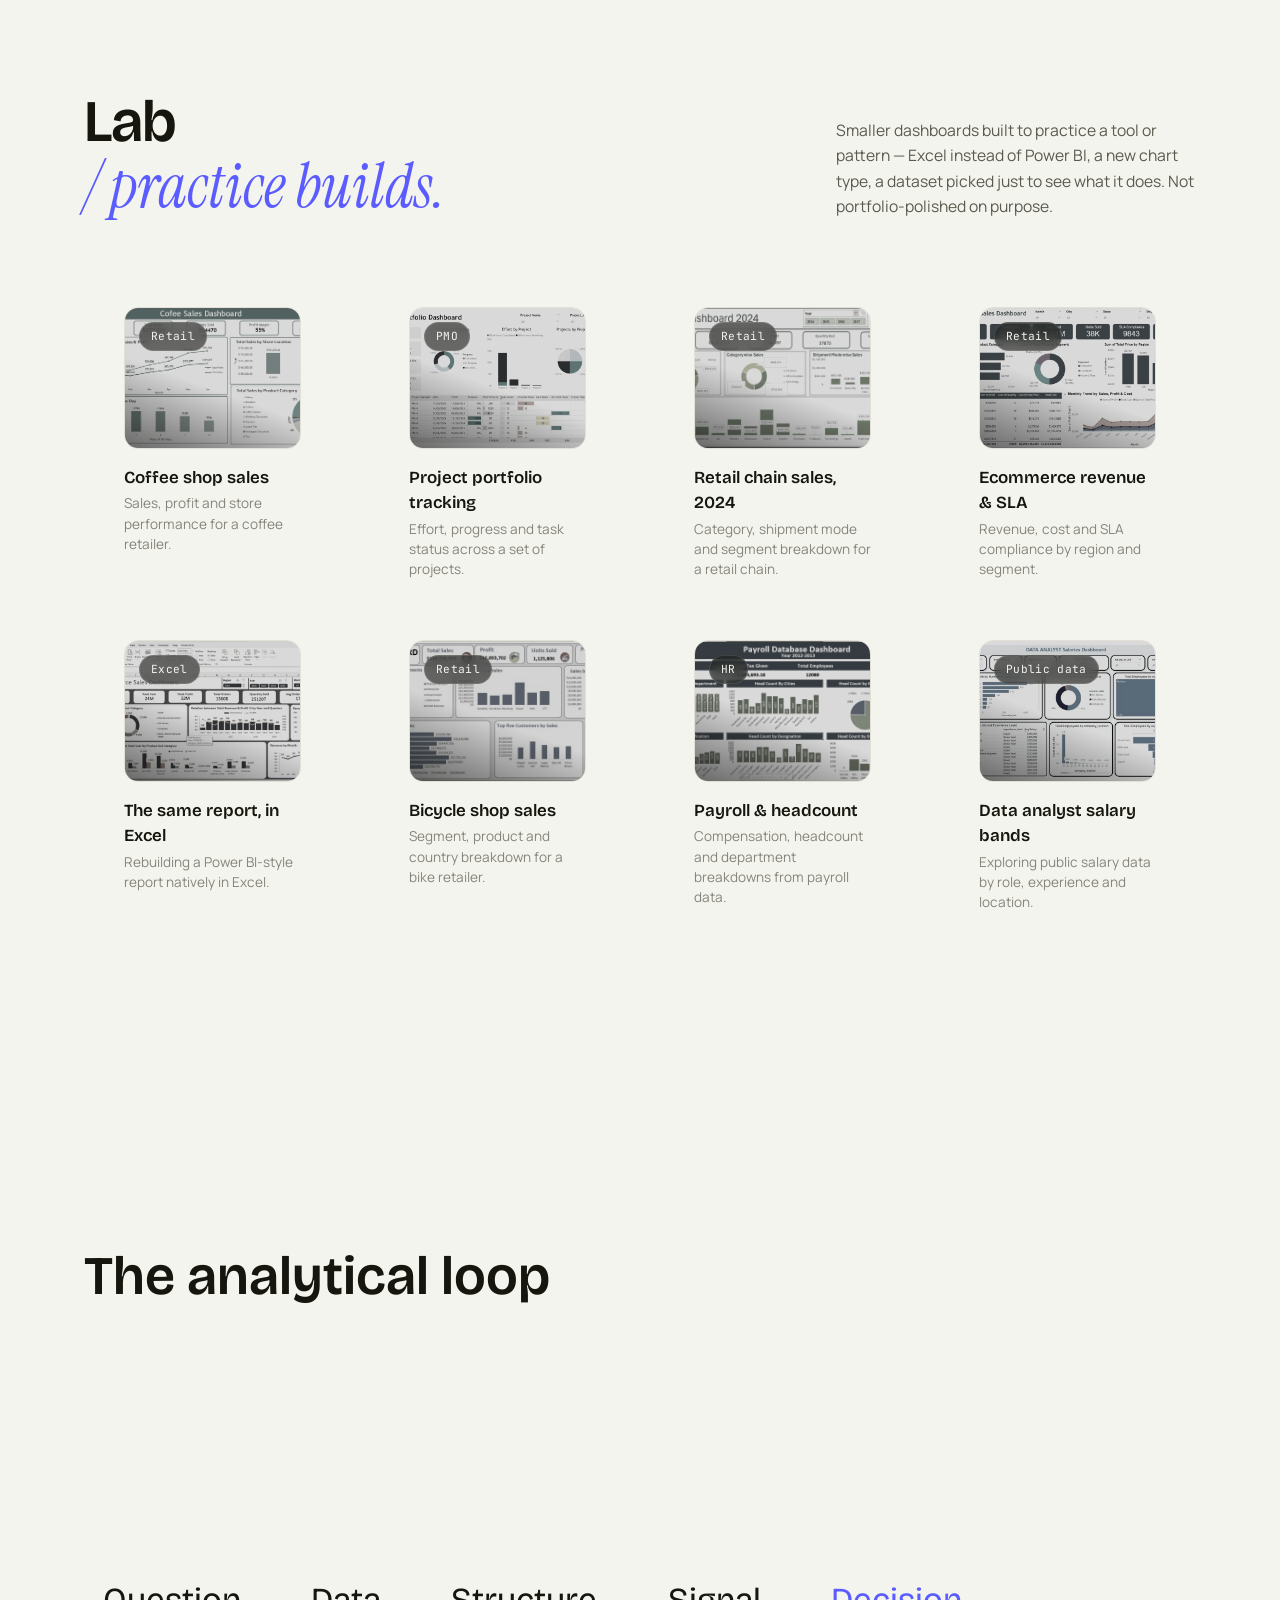
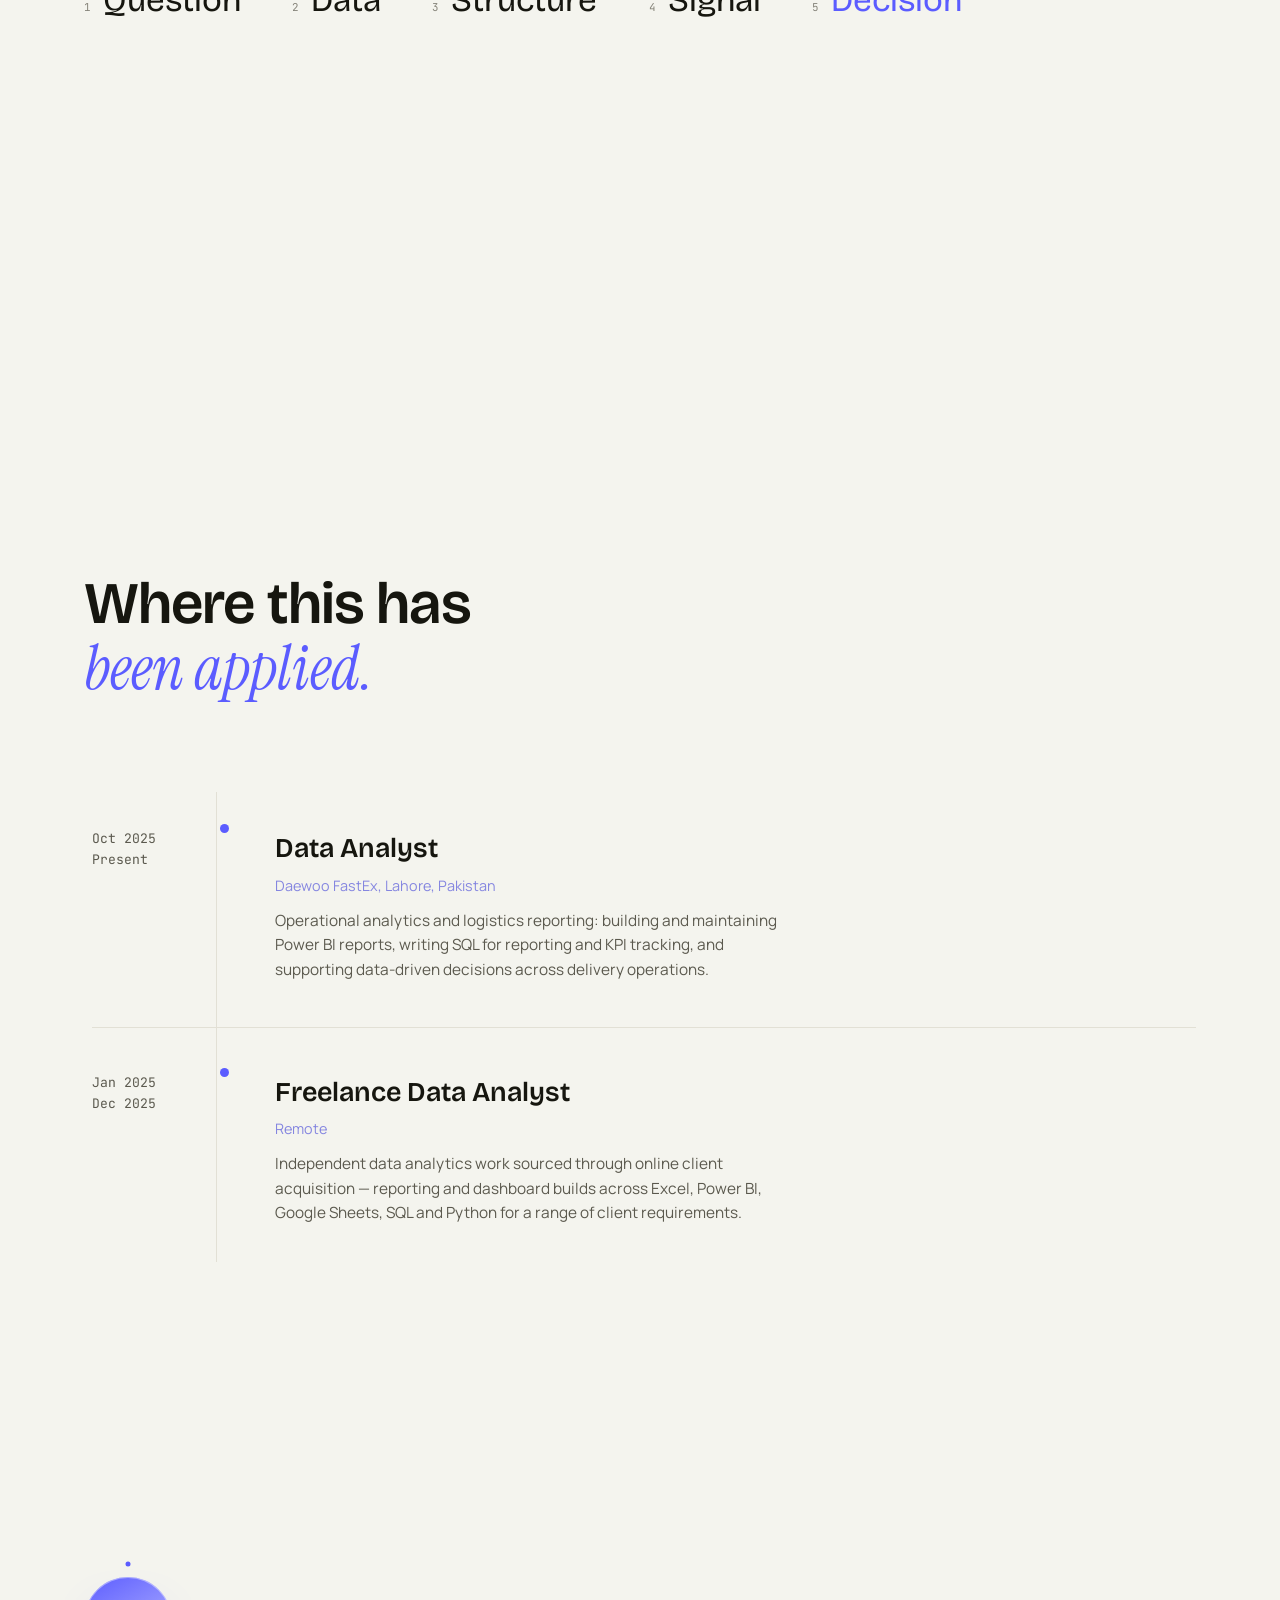
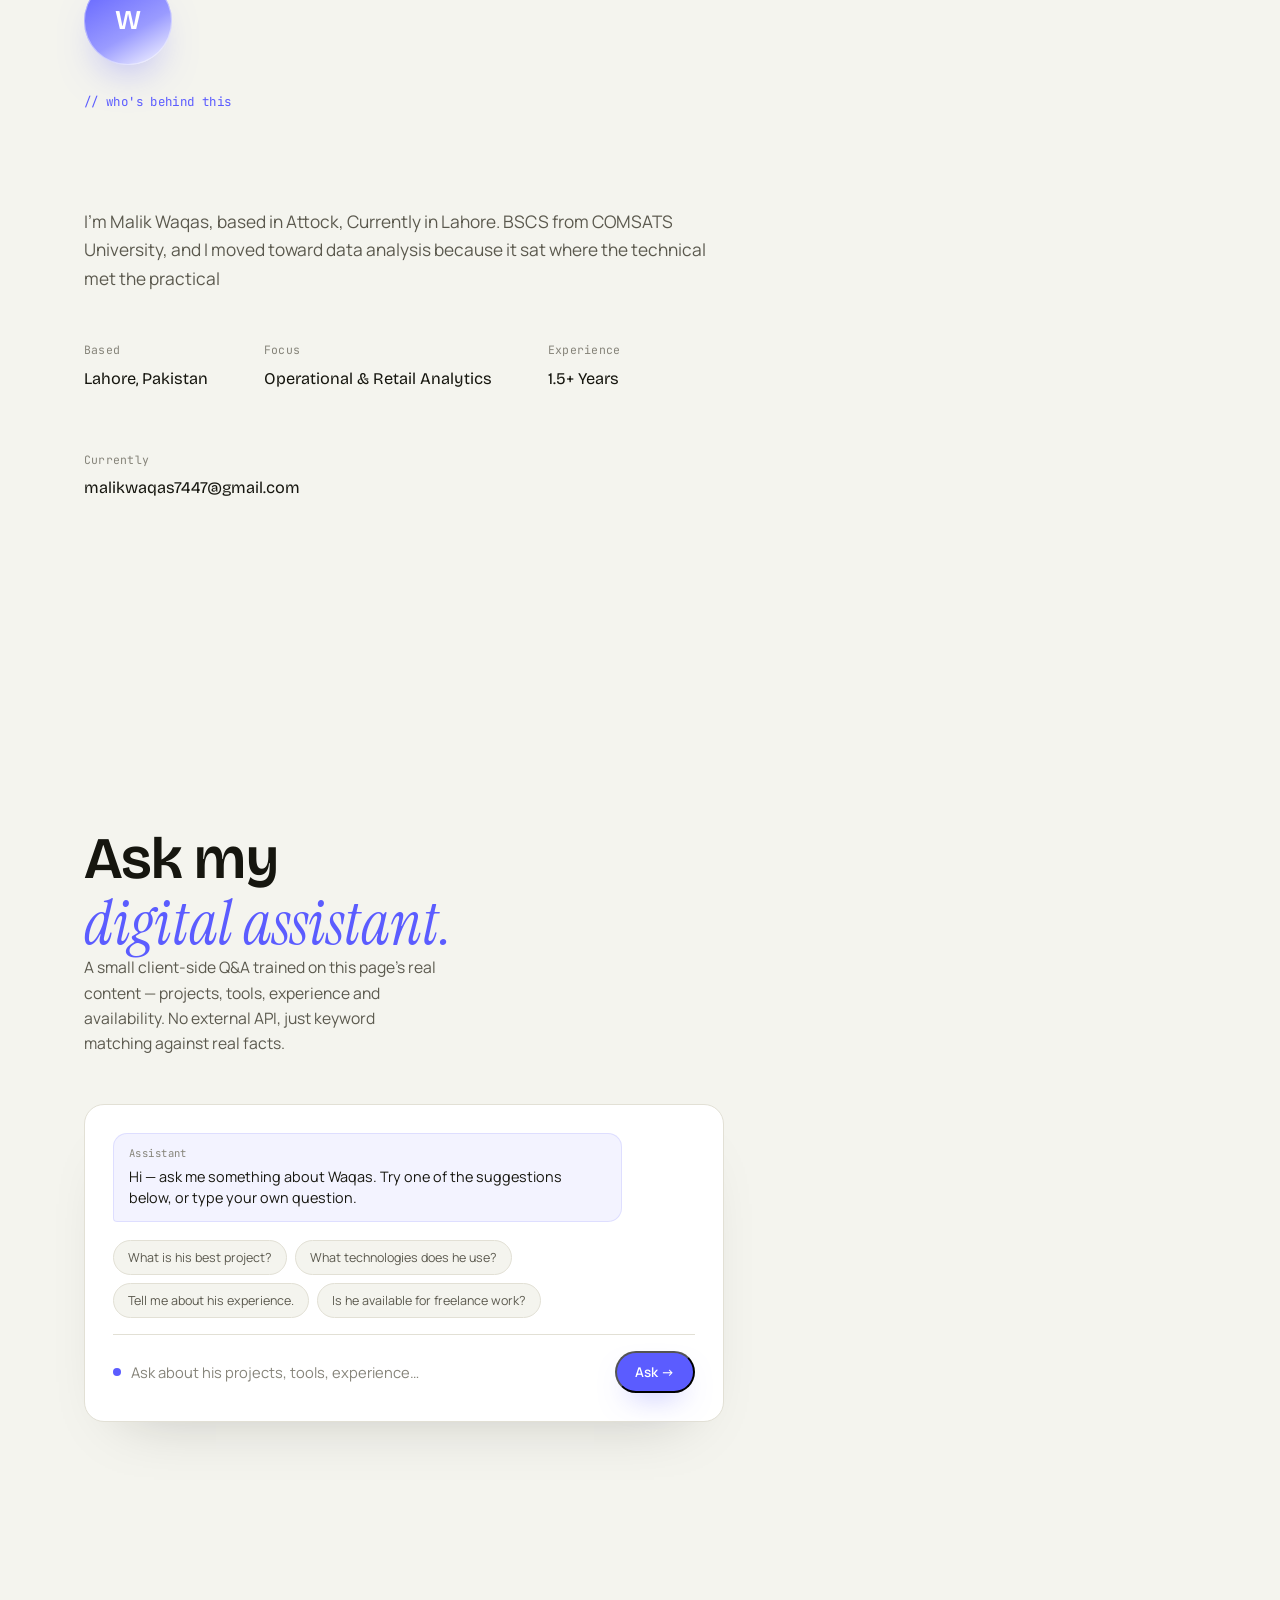
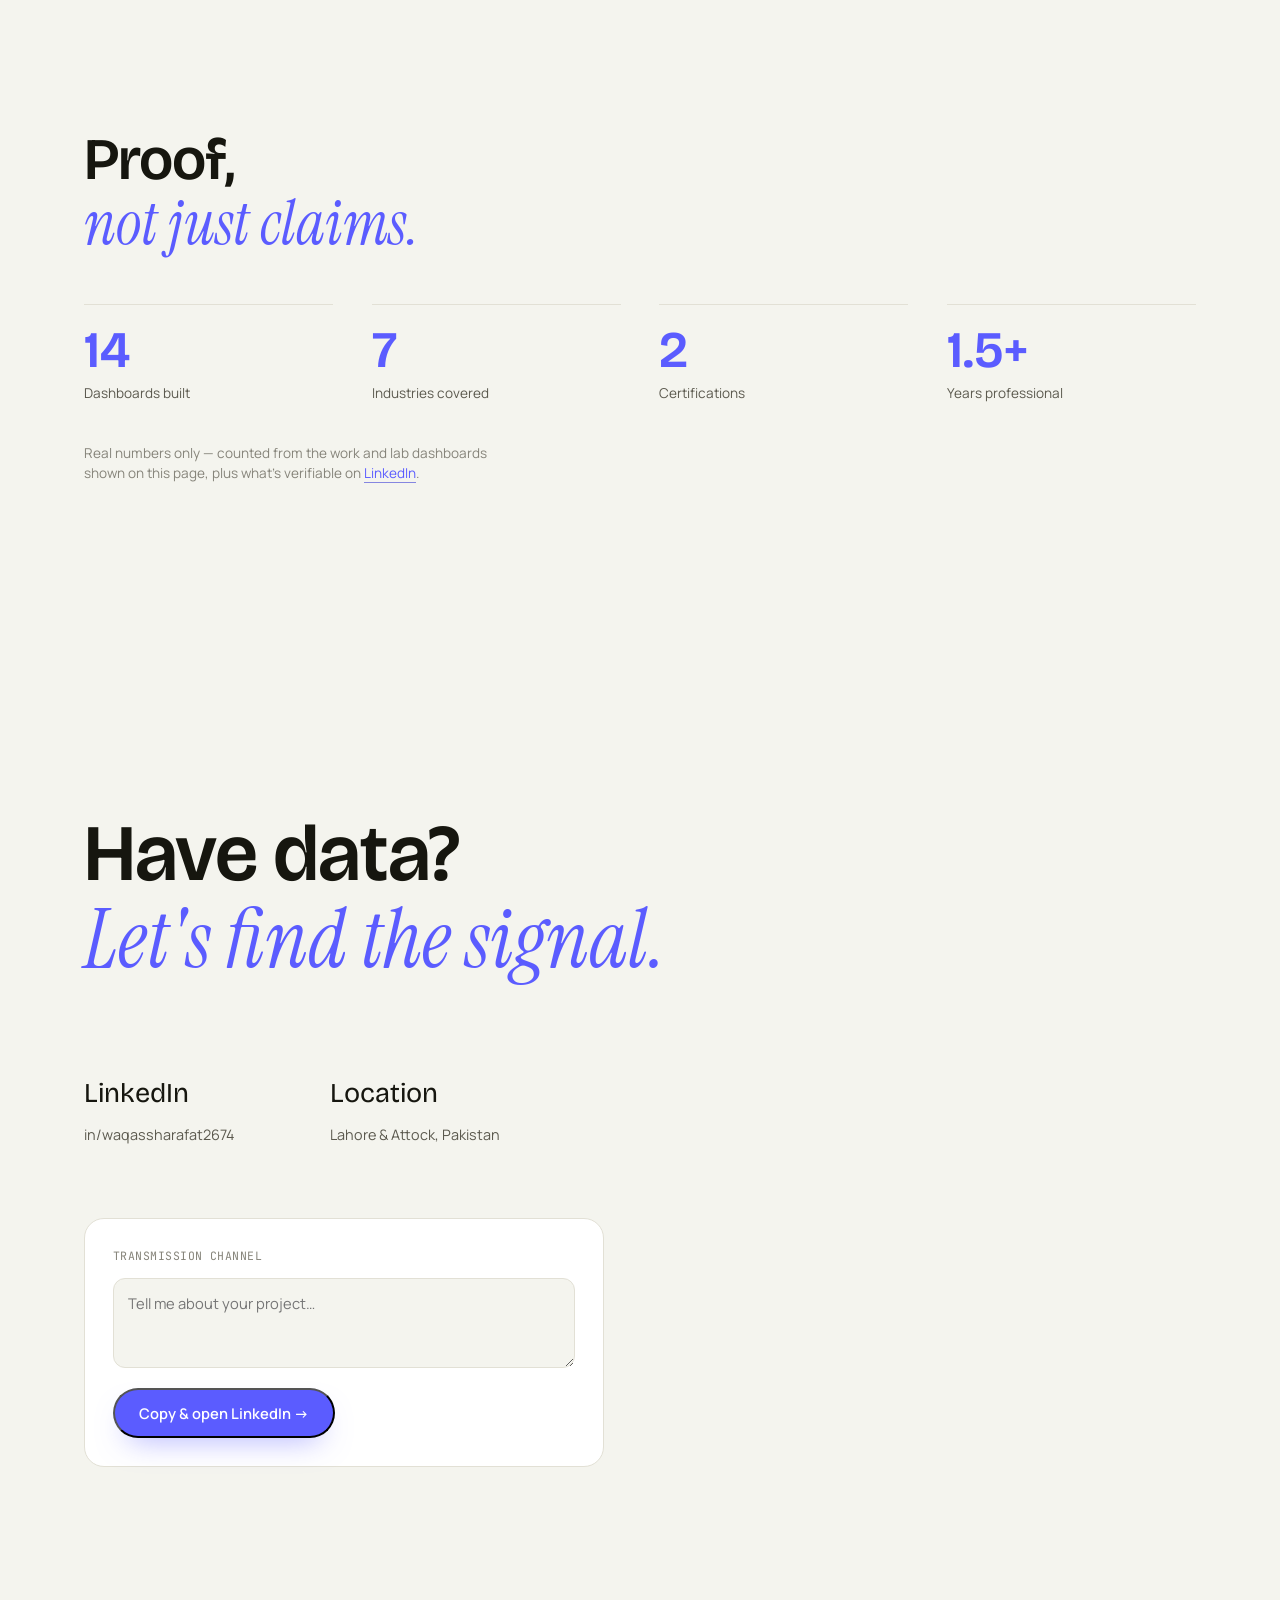
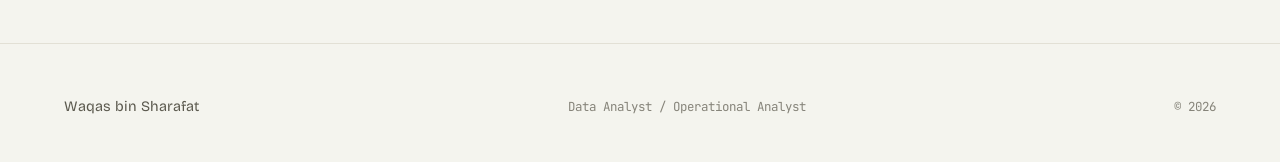
==== commit dc246ed5: "Fixed some text changes" ====
--- a/index.html
+++ b/index.html
@@ -476,8 +476,7 @@
         <p class="profile-copy" data-reveal>
           I'm Malik Waqas, based in Attock, Currently in Lahore. BSCS from
           COMSATS University, and I moved toward data analysis because it sat
-          where the technical met the practical — code that answers a real
-          question rather than running for its own sake.
+          where the technical met the practical
         </p>
         <dl class="profile-facts">
           <div data-reveal>
@@ -593,8 +592,7 @@
           aria-label="Your message"></textarea>
         <button type="button" class="btn btn-primary transmission-send" data-transmission-send>Copy &amp; open LinkedIn
           →</button>
-        <p class="transmission-note">No inbox wired up here yet — this copies your message and opens LinkedIn so you can
-          paste it straight into a message.</p>
+       
       </div>
     </section>
 
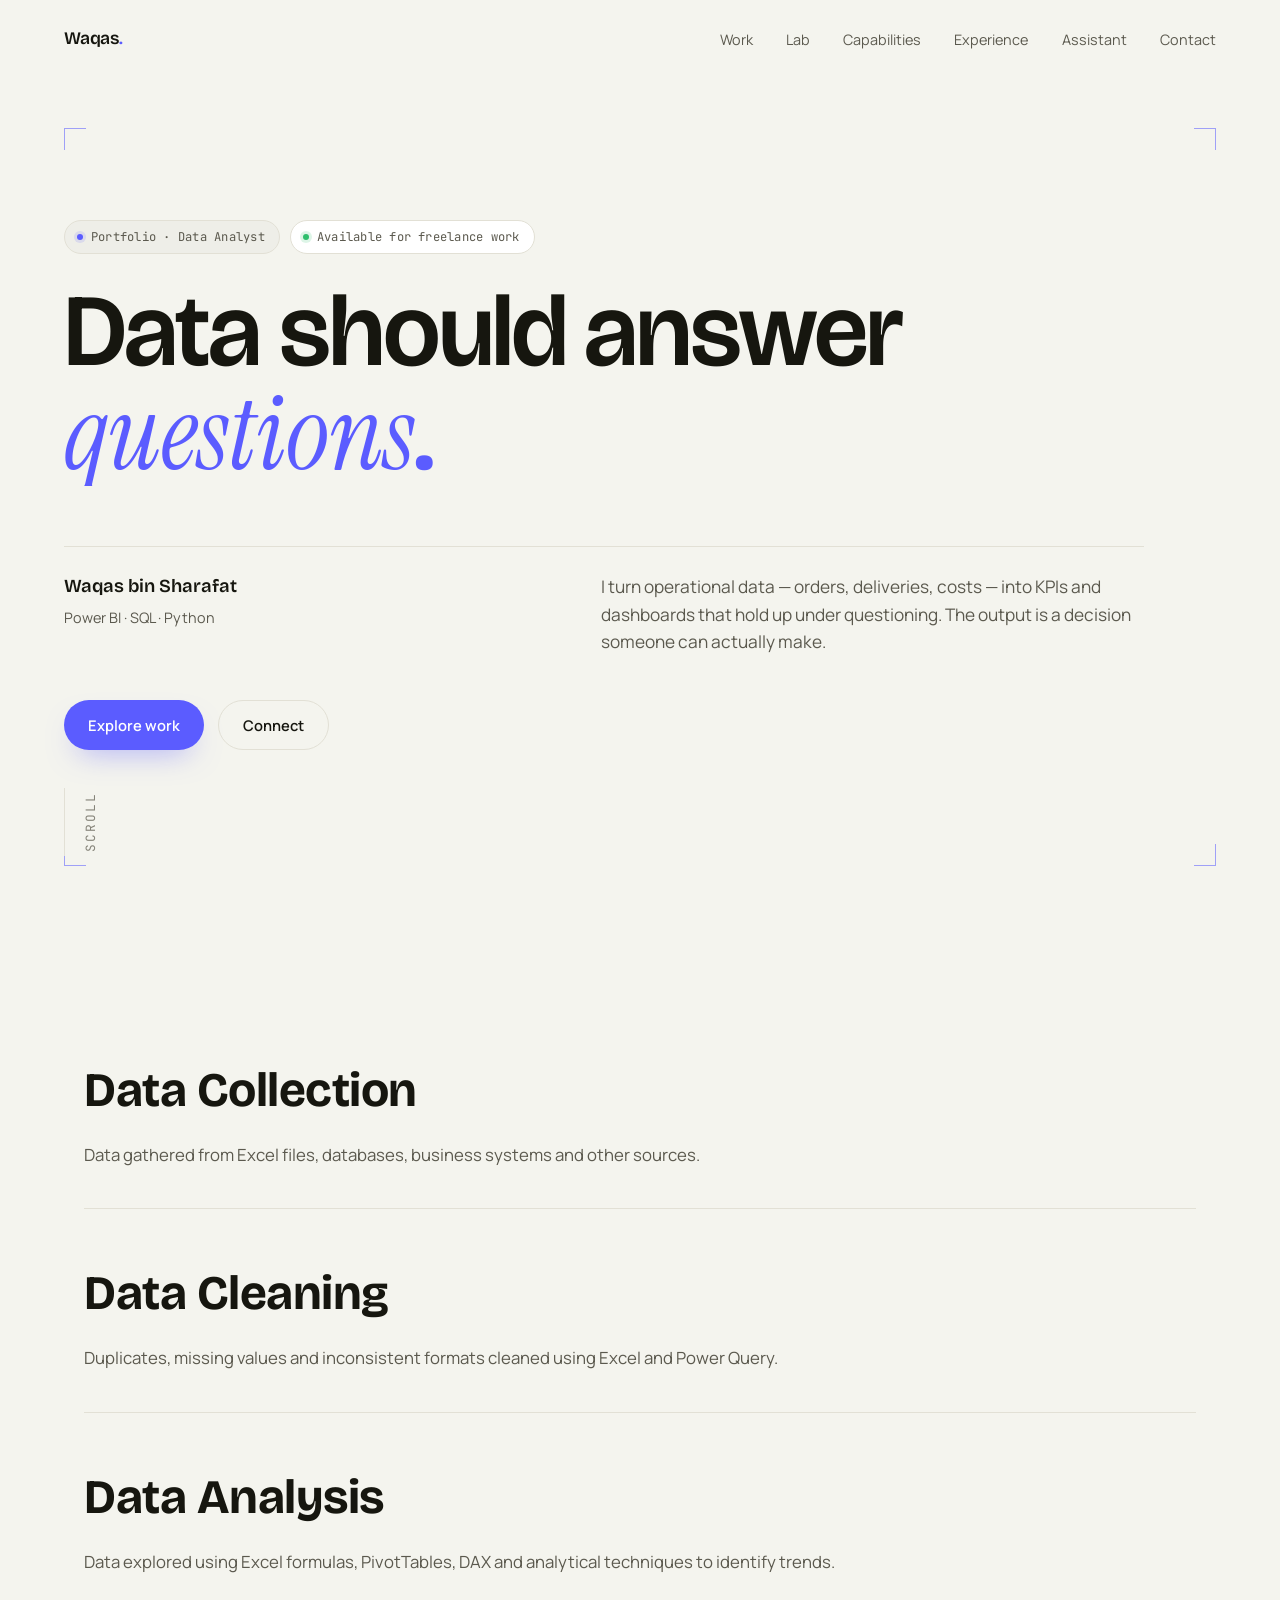
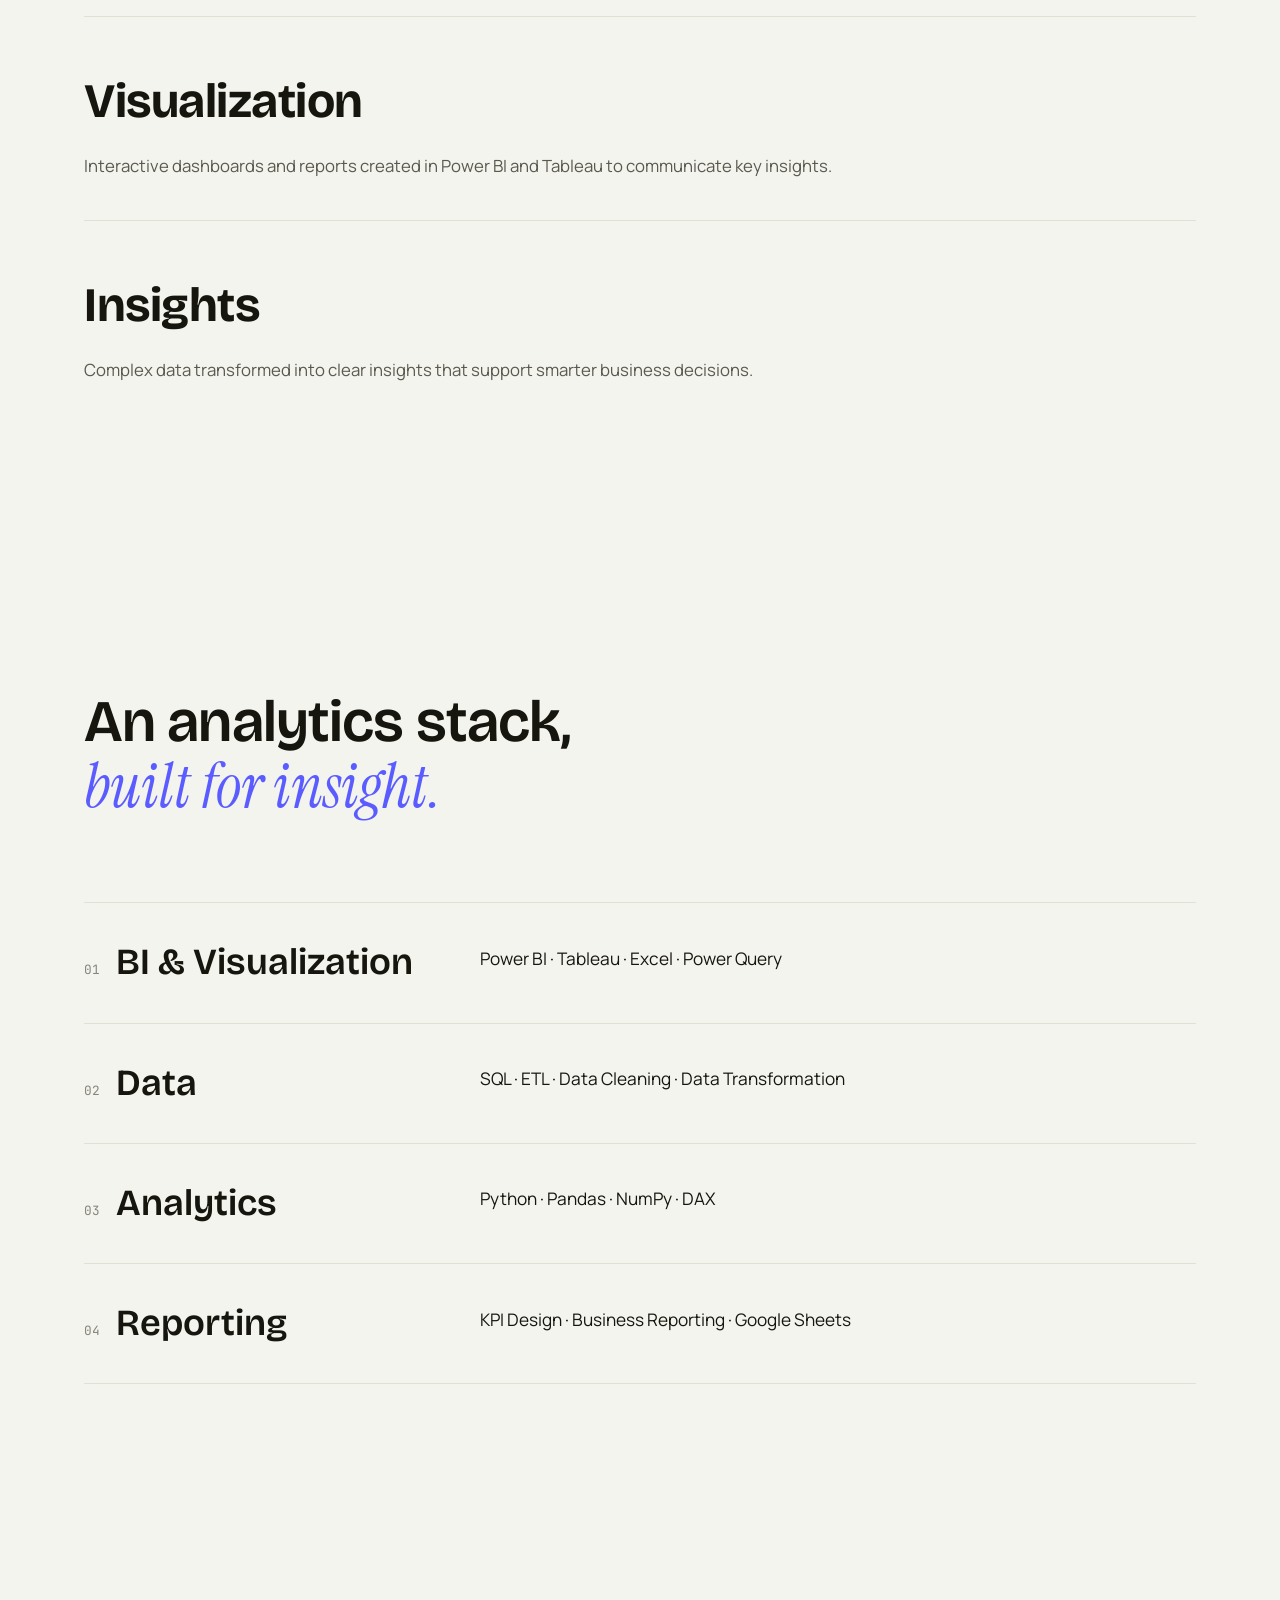
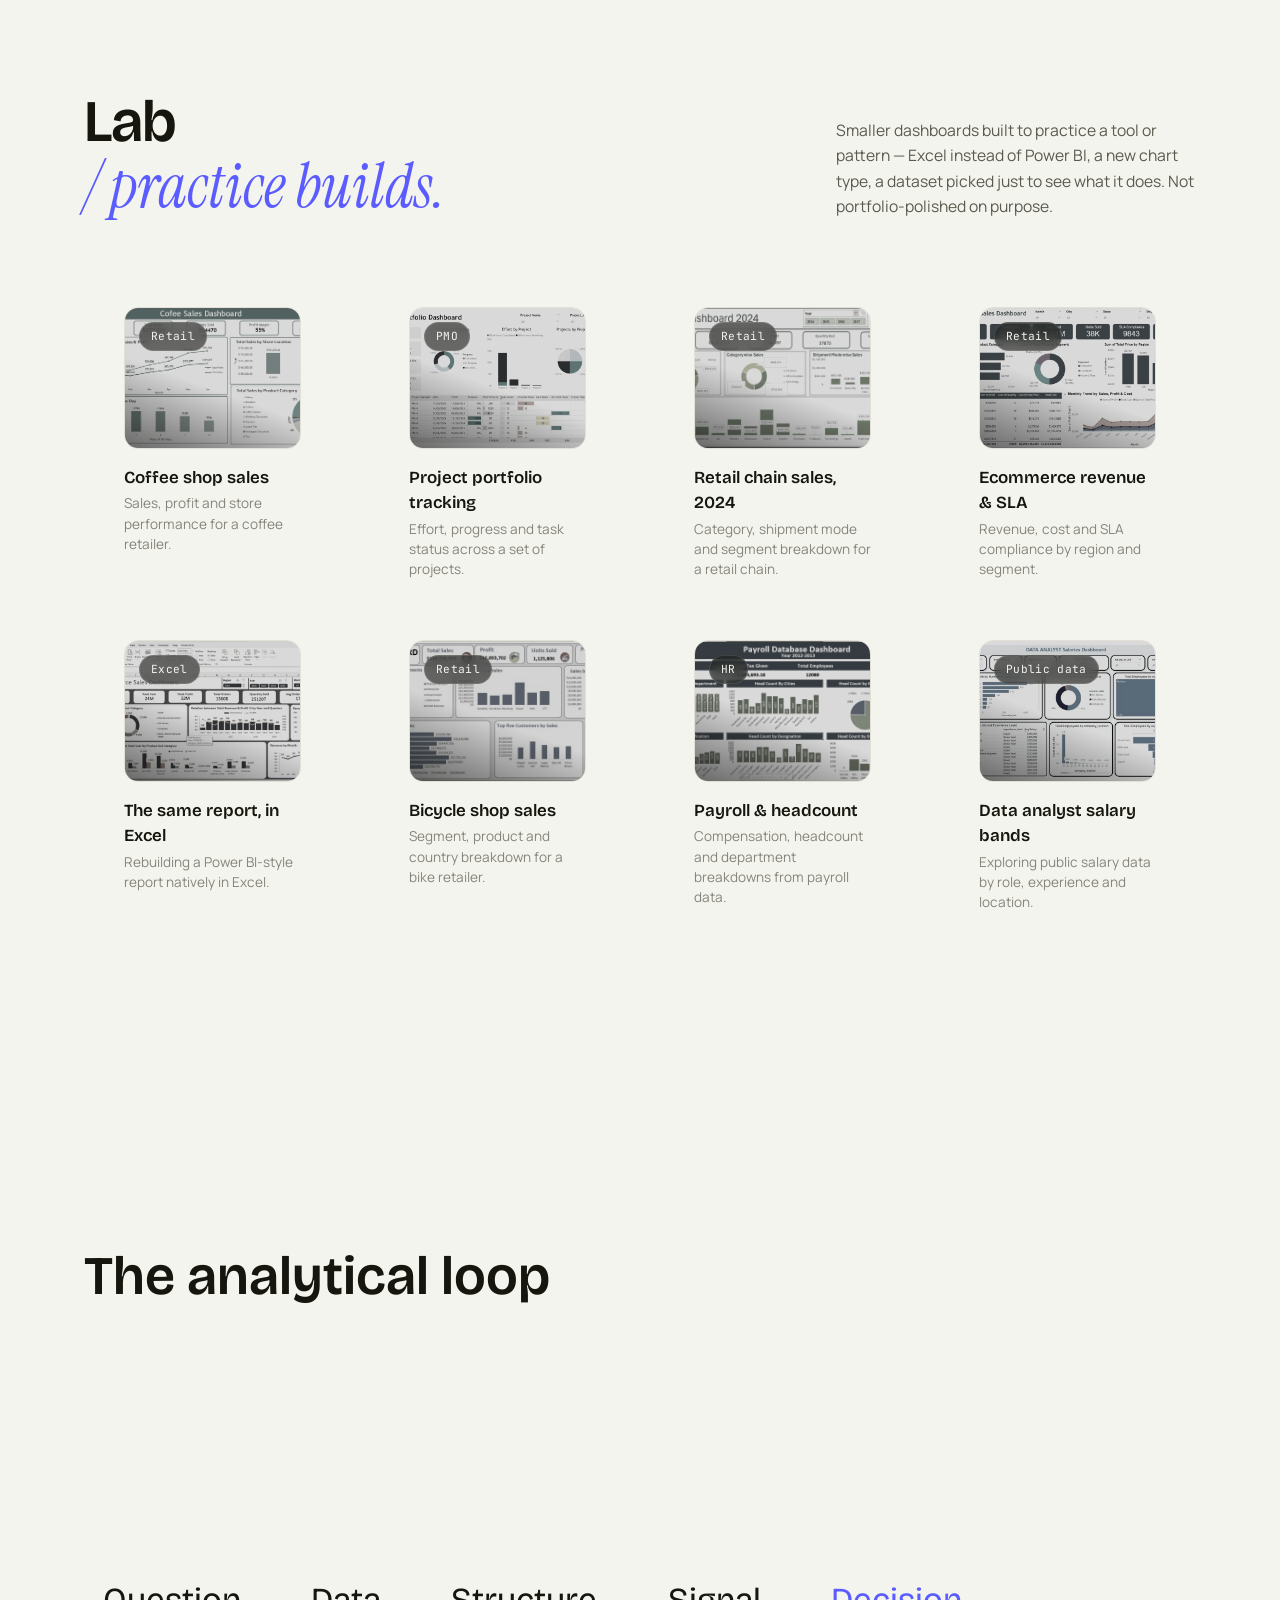
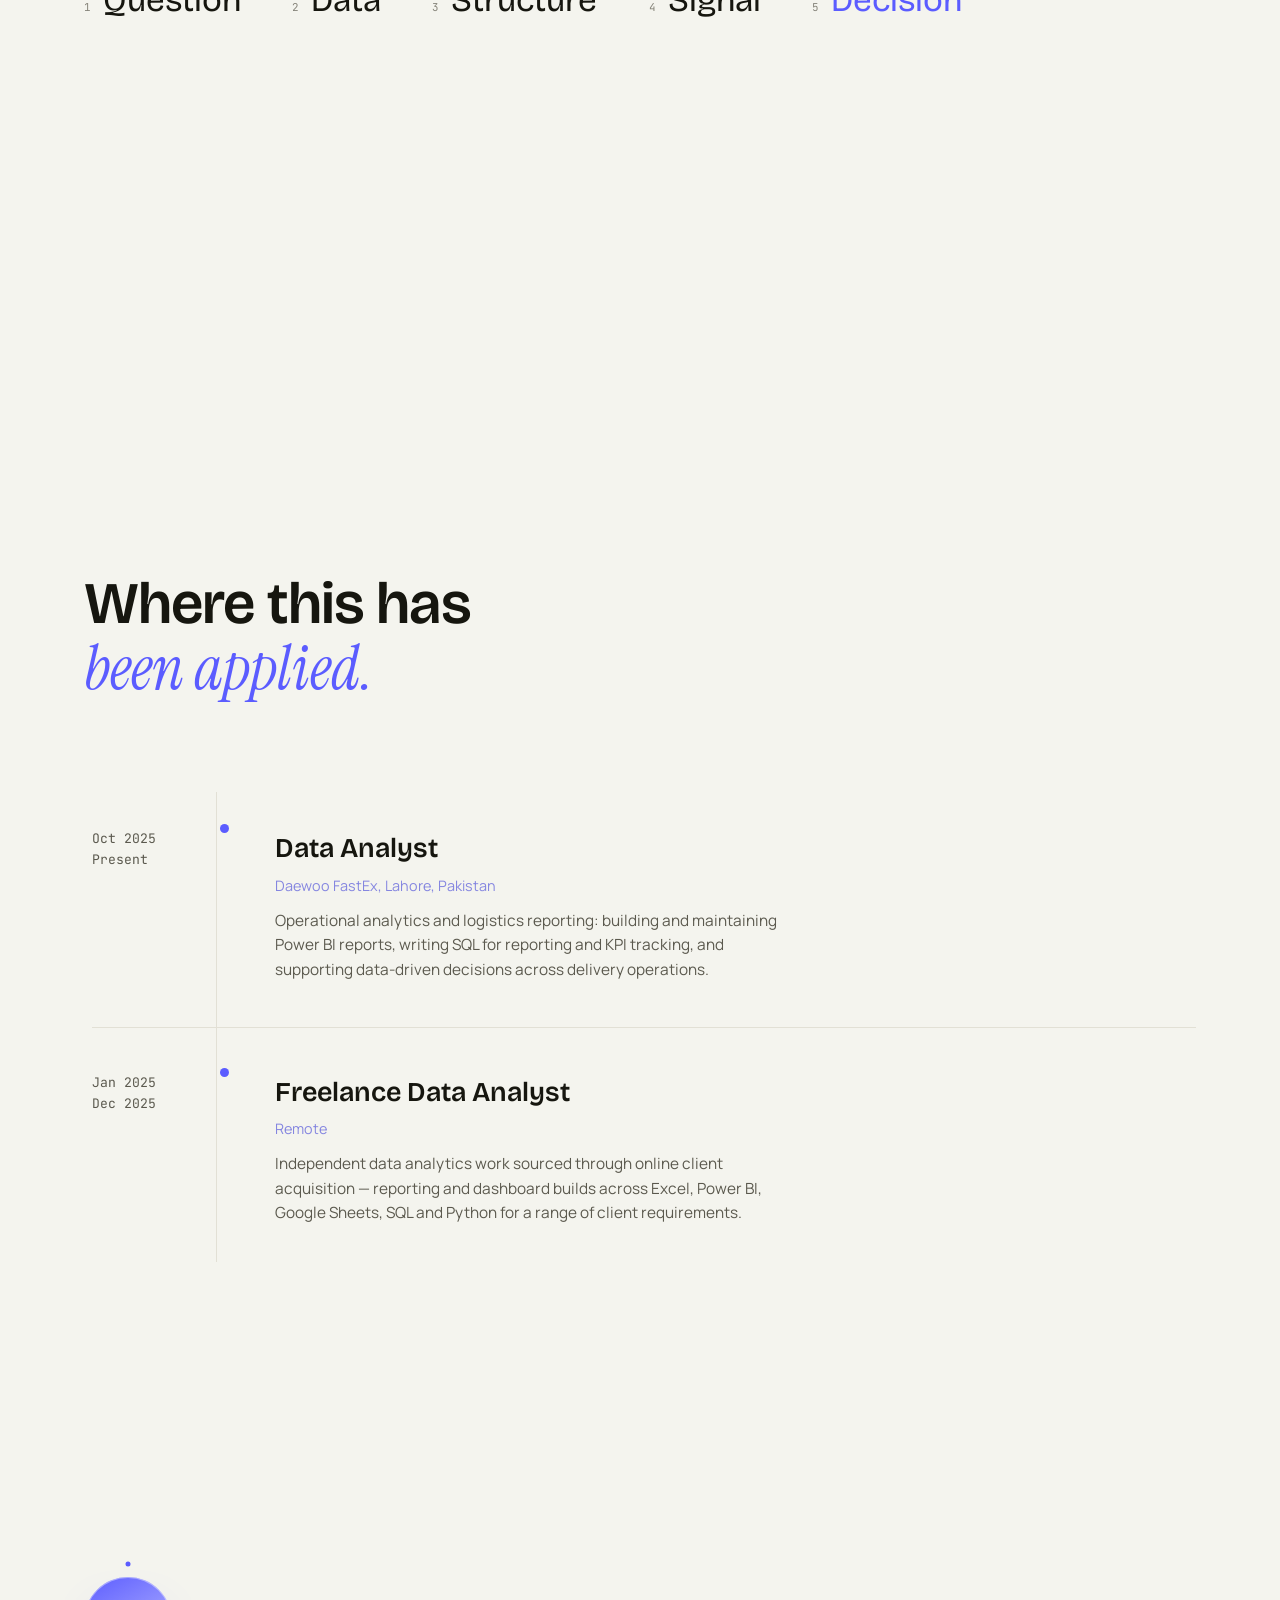
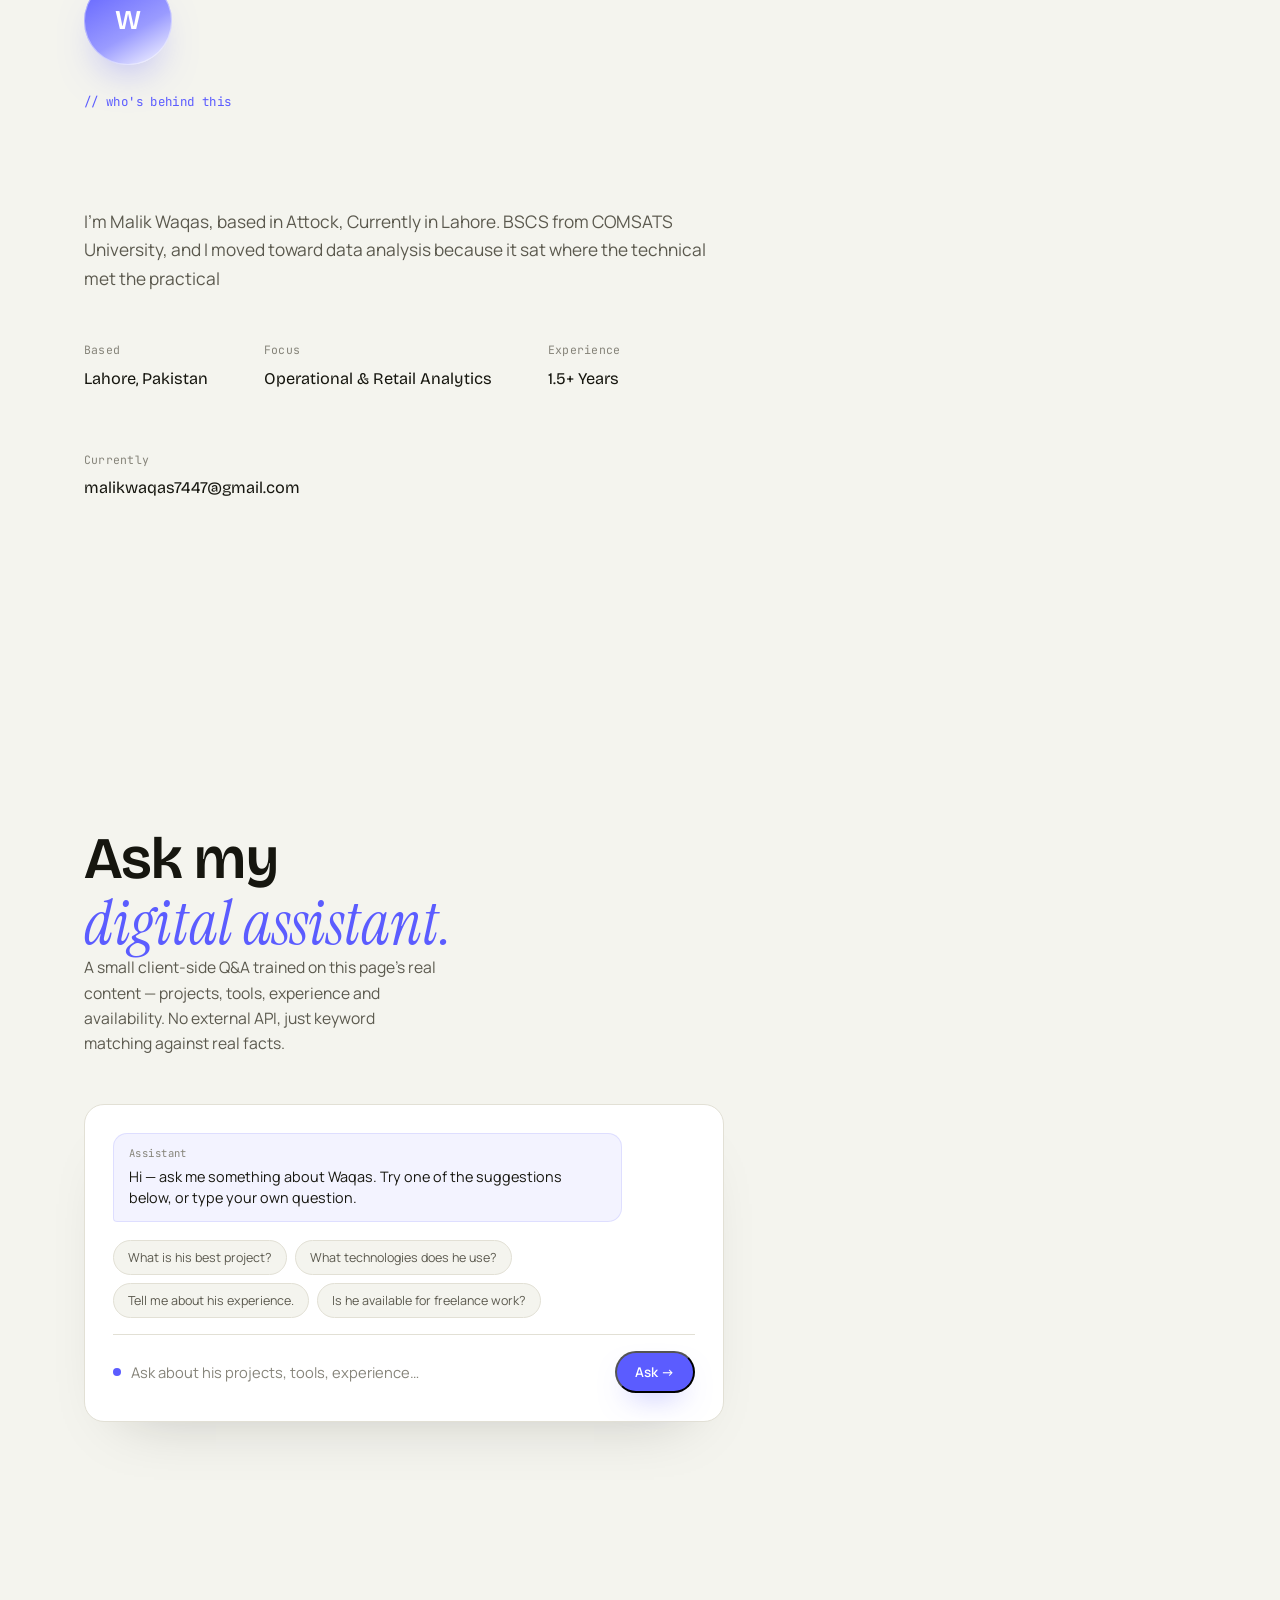
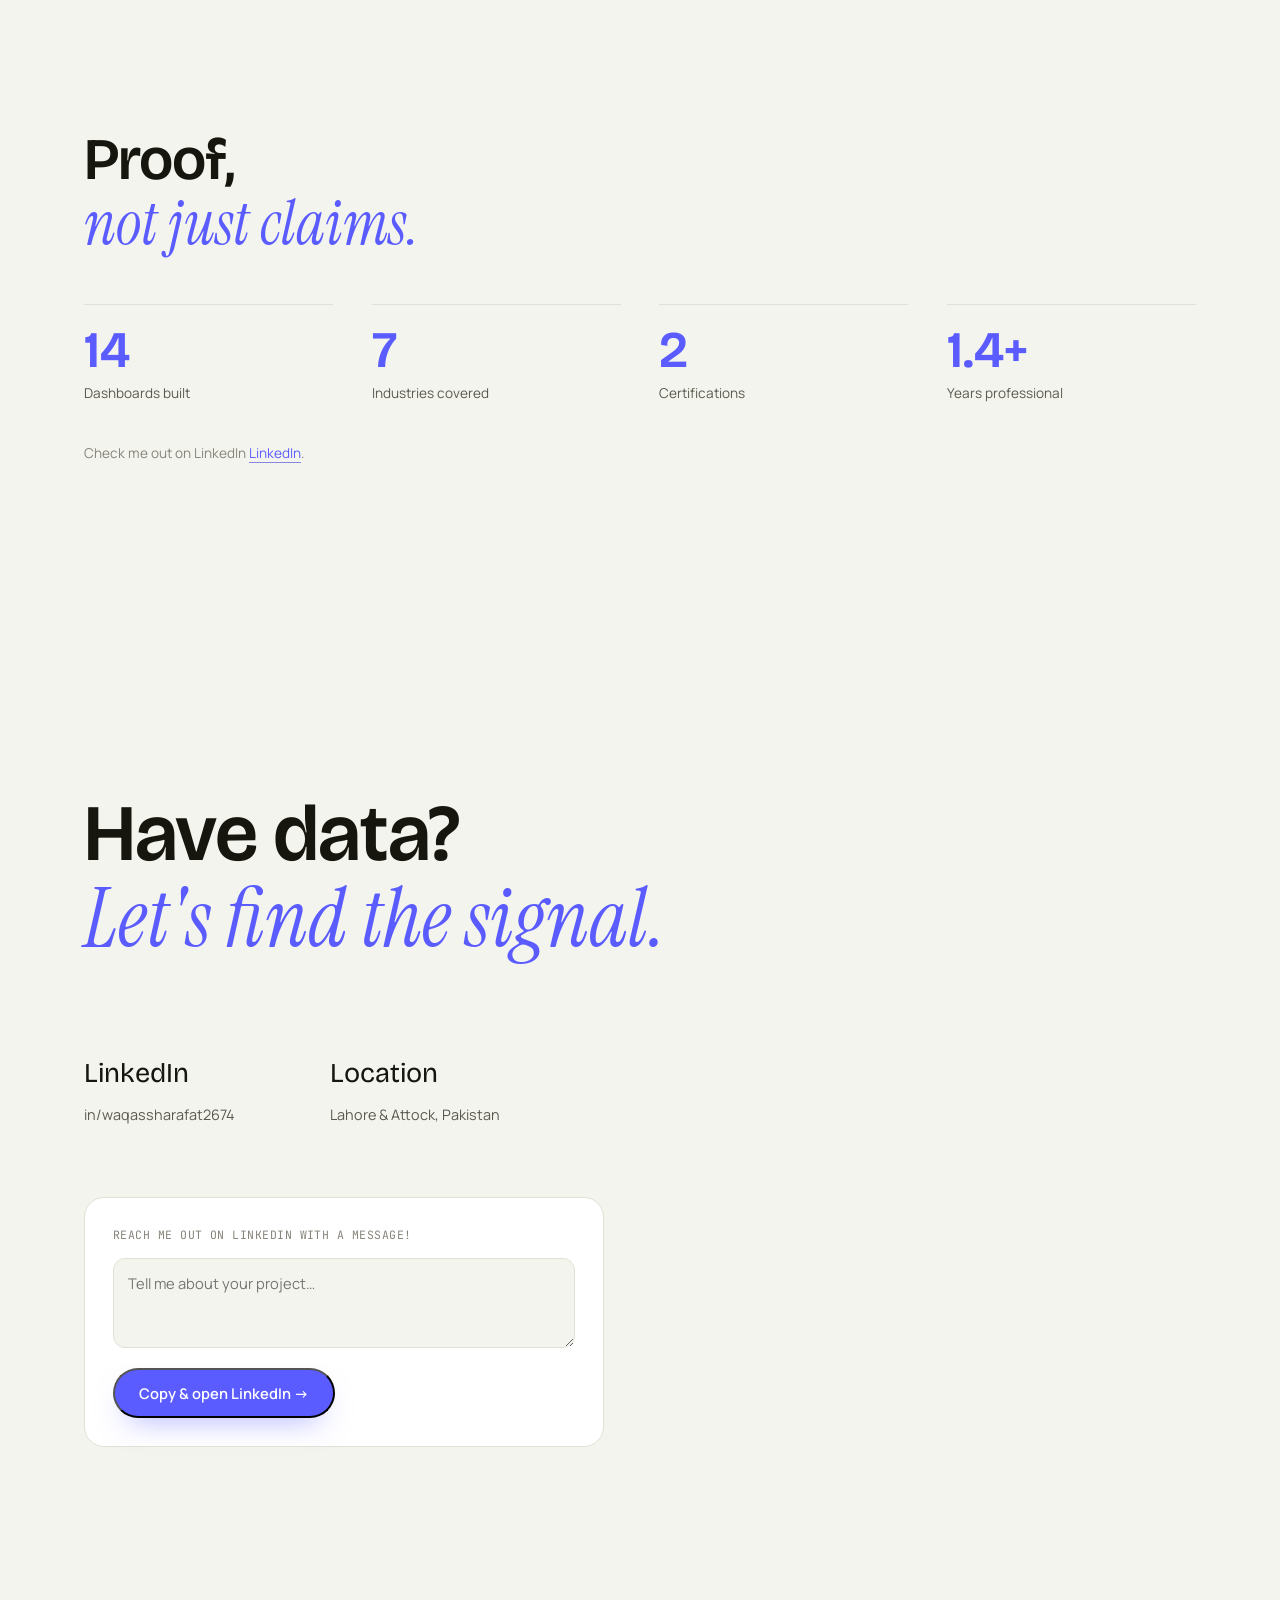
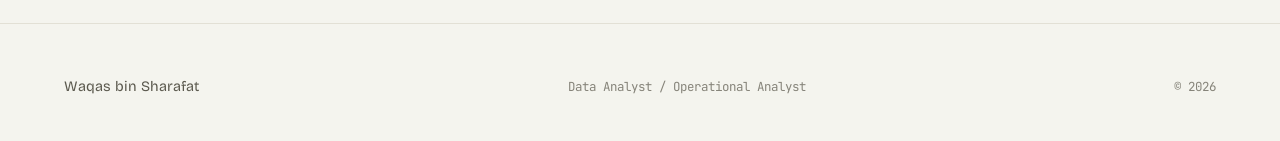
==== commit 03695617: "Fixed some text changes" ====
--- a/index.html
+++ b/index.html
@@ -561,8 +561,7 @@
         </div>
       </div>
       <p class="proof-note" data-reveal>
-        Real numbers only — counted from the work and lab dashboards shown on
-        this page, plus what's verifiable on
+        Check me out on LinkedIn
         <a href="https://www.linkedin.com/in/waqassharafat2674/" target="_blank" rel="noopener">LinkedIn</a>.
       </p>
     </section>
@@ -587,7 +586,7 @@
       </div>
 
       <div class="transmission" data-transmission>
-        <p class="transmission-label">Transmission channel</p>
+        <p class="transmission-label">Reach me out on LinkedIn with a message!</p>
         <textarea class="transmission-input" data-transmission-input rows="3" placeholder="Tell me about your project…"
           aria-label="Your message"></textarea>
         <button type="button" class="btn btn-primary transmission-send" data-transmission-send>Copy &amp; open LinkedIn
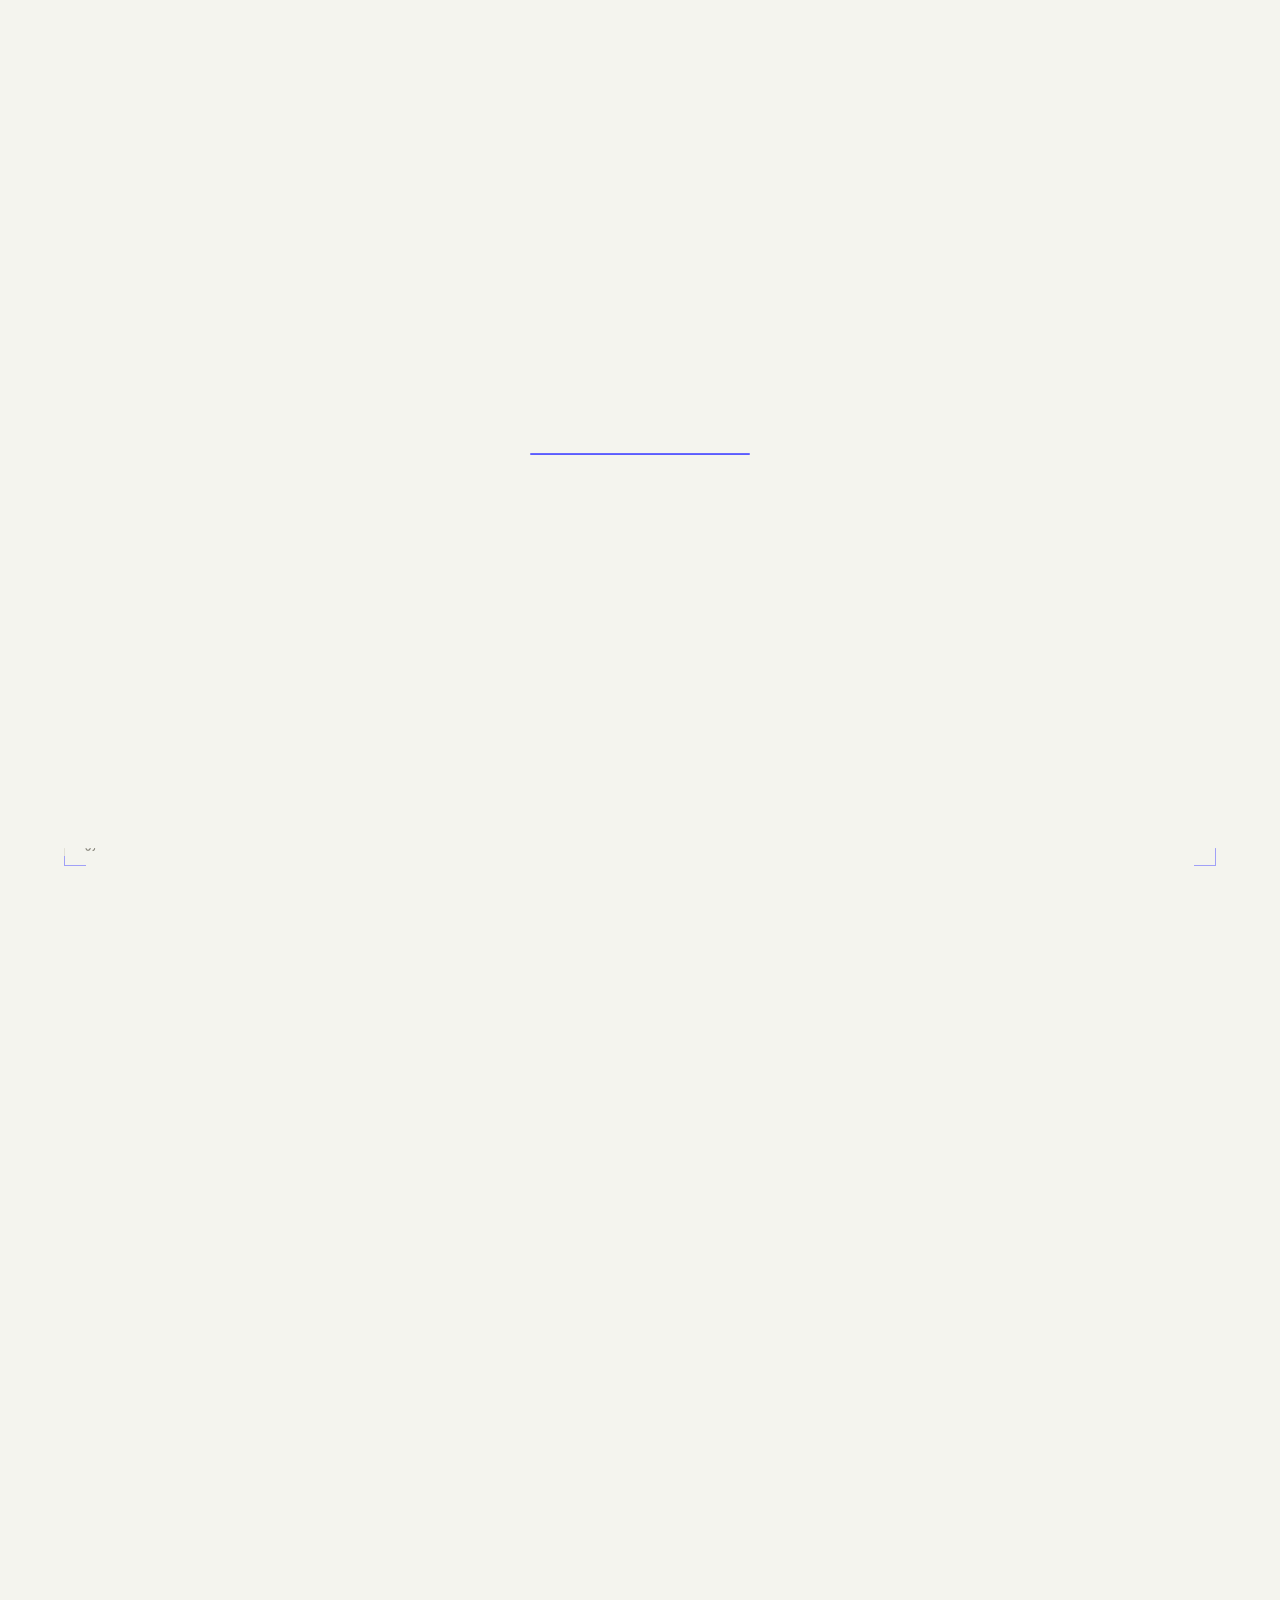
==== commit f1970286: "v13: preloader, split-text, motion graphics, tilt cards, parallax" ====
--- a/index.html
+++ b/index.html
@@ -1,643 +1,799 @@
 <!DOCTYPE html>
 <html lang="en">
-
 <head>
-  <meta charset="UTF-8">
-  <meta name="viewport" content="width=device-width, initial-scale=1.0">
-  <title>Waqas bin Sharafat — Portfolio | Data Analyst / Operational Analyst</title>
-  <meta name="description"
-    content="Portfolio of Waqas bin Sharafat, Data Analyst and Operational Analyst working in logistics reporting, Power BI, SQL, Python and KPI design. Currently at Daewoo FastEx, Lahore.">
-  <link rel="preconnect" href="https://fonts.googleapis.com">
-  <link rel="preconnect" href="https://fonts.gstatic.com" crossorigin>
-  <link
-    href="https://fonts.googleapis.com/css2?family=Bricolage+Grotesque:opsz,wght@12..96,400..800&family=Instrument+Serif:ital@0;1&family=JetBrains+Mono:wght@400;500;600&family=Manrope:wght@400;500;600;700&display=swap"
-    rel="stylesheet">
-  <link rel="stylesheet" href="css/style.css">
+<meta charset="UTF-8">
+<meta name="viewport" content="width=device-width, initial-scale=1.0">
+<title>Waqas bin Sharafat — Portfolio | Data Analyst / Operational Analyst</title>
+<meta name="description" content="Portfolio of Waqas bin Sharafat, Data Analyst and Operational Analyst working in logistics reporting, Power BI, SQL, Python and KPI design. Currently at Daewoo FastEx, Lahore.">
+<link rel="preconnect" href="https://fonts.googleapis.com">
+<link rel="preconnect" href="https://fonts.gstatic.com" crossorigin>
+<link href="https://fonts.googleapis.com/css2?family=Bricolage+Grotesque:opsz,wght@12..96,400..800&family=Instrument+Serif:ital@0;1&family=JetBrains+Mono:wght@400;500;600&family=Manrope:wght@400;500;600;700&display=swap" rel="stylesheet">
+<link rel="stylesheet" href="css/style.css">
 </head>
-
 <body>
 
-  <div class="cursor-dot" aria-hidden="true"></div>
-  <div class="cursor-label" aria-hidden="true"><span></span></div>
-
-  <a class="skip-link" href="#main">Skip to content</a>
-
-  <header class="site-header" data-header>
-    <div class="header-inner">
-      <a href="#hero" class="mark" data-cursor="HOME">Waqas<span class="mark-dot">.</span></a>
-
-      <nav class="primary-nav" aria-label="Primary">
-        <ul>
-          <li><a href="#work" data-cursor="VIEW">Work</a></li>
-          <li><a href="#lab" data-cursor="VIEW">Lab</a></li>
-          <li><a href="#capabilities" data-cursor="VIEW">Capabilities</a></li>
-          <li><a href="#experience" data-cursor="VIEW">Experience</a></li>
-          <li><a href="#assistant" data-cursor="VIEW">Assistant</a></li>
-          <li><a href="#contact" data-cursor="OPEN">Contact</a></li>
-        </ul>
-      </nav>
-
-      <button class="menu-toggle" data-menu-toggle aria-expanded="false" aria-controls="mobile-menu">
-        <span class="menu-toggle-label">Menu</span>
-        <span class="menu-toggle-icon"><i></i><i></i></span>
-      </button>
-    </div>
-
-    <nav id="mobile-menu" class="mobile-menu" data-mobile-menu aria-label="Mobile" hidden>
+<div class="preloader" data-preloader aria-hidden="true">
+  <div class="preloader-mark">
+    <span class="preloader-letter">W</span>
+    <span class="preloader-letter">S</span>
+  </div>
+  <div class="preloader-bar"><span data-preloader-fill></span></div>
+</div>
+
+<div class="cursor-dot" aria-hidden="true"></div>
+<div class="cursor-label" aria-hidden="true"><span></span></div>
+
+<a class="skip-link" href="#main">Skip to content</a>
+
+<header class="site-header" data-header>
+  <div class="header-inner">
+    <a href="#hero" class="mark" data-cursor="HOME">Waqas<span class="mark-dot">.</span></a>
+
+    <nav class="primary-nav" aria-label="Primary">
       <ul>
-        <li><a href="#work">Work</a></li>
-        <li><a href="#lab">Lab</a></li>
-        <li><a href="#capabilities">Capabilities</a></li>
-        <li><a href="#experience">Experience</a></li>
-        <li><a href="#profile">Digital Me</a></li>
-        <li><a href="#assistant">Assistant</a></li>
-        <li><a href="#proof">Proof</a></li>
-        <li><a href="#contact">Contact</a></li>
+        <li><a href="#work" data-cursor="VIEW">Work</a></li>
+        <li><a href="#lab" data-cursor="VIEW">Lab</a></li>
+        <li><a href="#capabilities" data-cursor="VIEW">Capabilities</a></li>
+        <li><a href="#experience" data-cursor="VIEW">Experience</a></li>
+        <li><a href="#assistant" data-cursor="VIEW">Assistant</a></li>
+        <li><a href="#contact" data-cursor="OPEN">Contact</a></li>
       </ul>
-      <div class="mobile-menu-foot">
-        <span>Attock &amp; Lahore, Pakistan</span>
-        <a href="https://www.linkedin.com/in/waqassharafat2674/" target="_blank" rel="noopener">LinkedIn ↗</a>
-      </div>
     </nav>
-  </header>
-
-  <main id="main">
-
-    <!-- HERO -->
-    <section class="hero" id="hero" aria-label="Introduction">
-      <div class="hero-decor" aria-hidden="true">
-        <span class="corner-bracket corner-bracket--tl"></span>
-        <span class="corner-bracket corner-bracket--tr"></span>
-        <span class="corner-bracket corner-bracket--bl"></span>
-        <span class="corner-bracket corner-bracket--br"></span>
-      </div>
-
-      <div class="hero-inner">
-        <p class="hero-kicker" data-reveal>
-          <span class="badge"><span class="badge-dot"></span>Portfolio · Data Analyst</span>
-          <span class="status-pill" data-reveal><span class="status-dot"></span>Available for freelance work</span>
+
+    <button class="menu-toggle" data-menu-toggle aria-expanded="false" aria-controls="mobile-menu">
+      <span class="menu-toggle-label">Menu</span>
+      <span class="menu-toggle-icon"><i></i><i></i></span>
+    </button>
+  </div>
+
+  <nav id="mobile-menu" class="mobile-menu" data-mobile-menu aria-label="Mobile" hidden>
+    <ul>
+      <li><a href="#work">Work</a></li>
+      <li><a href="#lab">Lab</a></li>
+      <li><a href="#capabilities">Capabilities</a></li>
+      <li><a href="#experience">Experience</a></li>
+      <li><a href="#datascience">Data Science</a></li>
+      <li><a href="#profile">Digital Me</a></li>
+      <li><a href="#assistant">Assistant</a></li>
+      <li><a href="#proof">Proof</a></li>
+      <li><a href="#contact">Contact</a></li>
+    </ul>
+    <div class="mobile-menu-foot">
+      <span>Attock &amp; Lahore, Pakistan</span>
+      <a href="https://www.linkedin.com/in/waqassharafat2674/" target="_blank" rel="noopener">LinkedIn ↗</a>
+    </div>
+  </nav>
+</header>
+
+<main id="main">
+
+  <!-- HERO -->
+  <section class="hero" id="hero" aria-label="Introduction">
+    <div class="hero-motion" aria-hidden="true" data-hero-motion>
+      <span class="hero-blob hero-blob--a"></span>
+      <span class="hero-blob hero-blob--b"></span>
+      <span class="hero-spotlight" data-hero-spotlight></span>
+    </div>
+    <div class="hero-decor" aria-hidden="true">
+      <span class="corner-bracket corner-bracket--tl"></span>
+      <span class="corner-bracket corner-bracket--tr"></span>
+      <span class="corner-bracket corner-bracket--bl"></span>
+      <span class="corner-bracket corner-bracket--br"></span>
+    </div>
+
+    <div class="hero-inner">
+      <p class="hero-kicker" data-reveal>
+        <span class="badge"><span class="badge-dot"></span>Portfolio · Data Analyst</span>
+        <span class="status-pill" data-reveal><span class="status-dot"></span>Available for freelance work</span>
+      </p>
+      <h1 class="hero-headline">
+        <span class="line" data-reveal data-split="hero">Data should answer</span>
+        <span class="line" data-reveal data-split="hero"><span class="accent">questions</span><span class="accent-dot">.</span></span>
+      </h1>
+
+      <div class="hero-meta">
+        <div class="hero-name" data-reveal>
+          <p class="hero-person">Waqas bin Sharafat</p>
+          <p class="hero-role">Power BI · SQL · Python</p>
+        </div>
+        <p class="hero-statement" data-reveal>
+          I turn operational data — orders, deliveries, costs — into KPIs and
+          dashboards that hold up under questioning. The output is a decision
+          someone can actually make.
         </p>
-        <h1 class="hero-headline">
-          <span class="line" data-reveal>Data should answer</span>
-          <span class="line" data-reveal><span class="accent">questions</span><span class="accent-dot">.</span></span>
-        </h1>
-
-        <div class="hero-meta">
-          <div class="hero-name" data-reveal>
-            <p class="hero-person">Waqas bin Sharafat</p>
-            <p class="hero-role">Power BI · SQL · Python</p>
-          </div>
-          <p class="hero-statement" data-reveal>
-            I turn operational data — orders, deliveries, costs — into KPIs and
-            dashboards that hold up under questioning. The output is a decision
-            someone can actually make.
-          </p>
-        </div>
-
-        <div class="hero-ctas" data-reveal>
-          <a href="#work" class="btn btn-primary" data-cursor="VIEW">Explore work</a>
-          <a href="#contact" class="btn btn-secondary" data-cursor="OPEN">Connect</a>
-        </div>
-      </div>
-
-      <div class="hero-scroll-cue" aria-hidden="true">
-        <span class="scroll-line"><i></i></span>
-        <span class="scroll-label">Scroll</span>
-      </div>
-    </section>
-
-    <!-- SECTION 1 — THE PIPELINE (signature pinned scroll sequence) -->
-    <section class="flow" id="idea" aria-label="How raw data becomes a decision">
-      <div class="flow-pin" data-flow-pin>
-        <div class="flow-stage">
-          <span class="flow-ghost" data-flow-ghost aria-hidden="true">01</span>
-
-          <ul class="flow-panels" data-flow-panels role="list">
-            <li class="flow-panel is-active" data-flow-panel>
-              <h3 class="flow-panel-title">Data Collection</h3>
-              <p class="flow-panel-desc">Data gathered from Excel files, databases, business systems and other sources.
-              </p>
-            </li>
-
-            <li class="flow-panel" data-flow-panel>
-              <h3 class="flow-panel-title">Data Cleaning</h3>
-              <p class="flow-panel-desc">Duplicates, missing values and inconsistent formats cleaned using Excel and
-                Power Query.</p>
-            </li>
-
-            <li class="flow-panel" data-flow-panel>
-              <h3 class="flow-panel-title">Data Analysis</h3>
-              <p class="flow-panel-desc">Data explored using Excel formulas, PivotTables, DAX and analytical techniques
-                to identify trends.</p>
-            </li>
-
-            <li class="flow-panel" data-flow-panel>
-              <h3 class="flow-panel-title">Visualization</h3>
-              <p class="flow-panel-desc">Interactive dashboards and reports created in Power BI and Tableau to
-                communicate key insights.</p>
-            </li>
-
-            <li class="flow-panel" data-flow-panel>
-              <h3 class="flow-panel-title">Insights</h3>
-              <p class="flow-panel-desc">Complex data transformed into clear insights that support smarter business
-                decisions.</p>
-            </li>
-          </ul>
-
-          <div class="flow-rail" aria-hidden="true">
-            <span class="flow-rail-fill" data-flow-rail-fill></span>
-          </div>
-        </div>
-      </div>
-    </section>
-
-    <!-- SECTION 2 — CAPABILITIES -->
-<section class="capabilities" id="capabilities" aria-label="Capabilities">
-  <h2 class="section-title section-title--split">
-    <span data-reveal>An analytics stack,</span>
-    <span class="accent" data-reveal>built for insight.</span>
-  </h2>
-
-  <div class="stack" data-stack>
-
-    <article class="stack-row" data-stack-row tabindex="0">
-      <div class="stack-row-head">
-        <span class="stack-index">01</span>
-        <h3 class="stack-name">BI & Visualization</h3>
-      </div>
-      <div class="stack-row-body">
-        <p class="stack-tools">Power BI · Tableau · Excel · Power Query</p>
-        <p class="stack-note">Interactive dashboards, reports and data-driven visualizations.</p>
-      </div>
-    </article>
-
-    <article class="stack-row" data-stack-row tabindex="0">
-      <div class="stack-row-head">
-        <span class="stack-index">02</span>
-        <h3 class="stack-name">Data</h3>
-      </div>
-      <div class="stack-row-body">
-        <p class="stack-tools">SQL · ETL · Data Cleaning · Data Transformation</p>
-        <p class="stack-note">Preparing reliable, structured data for analysis.</p>
-      </div>
-    </article>
-
-    <article class="stack-row" data-stack-row tabindex="0">
-      <div class="stack-row-head">
-        <span class="stack-index">03</span>
-        <h3 class="stack-name">Analytics</h3>
-      </div>
-      <div class="stack-row-body">
-        <p class="stack-tools">Python · Pandas · NumPy · DAX</p>
-        <p class="stack-note">Finding patterns, trends and meaningful business insights.</p>
-      </div>
-    </article>
-
-    <article class="stack-row" data-stack-row tabindex="0">
-      <div class="stack-row-head">
-        <span class="stack-index">04</span>
-        <h3 class="stack-name">Reporting</h3>
-      </div>
-      <div class="stack-row-body">
-        <p class="stack-tools">KPI Design · Business Reporting · Google Sheets</p>
-        <p class="stack-note">Turning analysis into clear, actionable business reports.</p>
-      </div>
-    </article>
-
-  </div>
-</section>
-
-  
-    <!-- SECTION — LAB -->
-    <section class="lab" id="lab" aria-label="Lab and experiments">
-      <div class="work-intro">
-        <h2 class="section-title">
-          <span data-reveal>Lab</span>
-          <span class="accent" data-reveal>/ practice builds.</span>
-        </h2>
-        <p class="work-copy" data-reveal>
-          Smaller dashboards built to practice a tool or pattern — Excel
-          instead of Power BI, a new chart type, a dataset picked just to
-          see what it does. Not portfolio-polished on purpose.
-        </p>
-      </div>
-
-      <div class="lab-grid" role="list">
-
-        <figure class="work-item lab-tile" role="listitem">
+      </div>
+
+      <div class="hero-ctas" data-reveal>
+        <a href="#work" class="btn btn-primary" data-cursor="VIEW">Explore work</a>
+        <a href="#contact" class="btn btn-secondary" data-cursor="OPEN">Connect</a>
+      </div>
+    </div>
+
+    <div class="hero-scroll-cue" aria-hidden="true">
+      <span class="scroll-line"><i></i></span>
+      <span class="scroll-label">Scroll</span>
+    </div>
+  </section>
+
+  <!-- SECTION 1 — THE IDEA -->
+  <section class="idea" id="idea" aria-label="Working philosophy">
+    <div class="idea-intro">
+      <div class="steps-loop" aria-hidden="true">
+        <span class="loop-circle"></span>
+        <span class="loop-orbit"><span class="loop-orbit-dot"></span></span>
+      </div>
+      <h2 class="section-title">
+        <span data-reveal data-split>Raw data isn't the product.</span>
+        <span class="accent" data-reveal data-split>The decision is.</span>
+      </h2>
+      <p class="idea-copy" data-reveal>
+        Every report starts messy — half-typed fields, mismatched IDs, a
+        spreadsheet three people edited differently. Getting to a number a
+        manager can trust is the actual job.
+      </p>
+    </div>
+
+    <div class="steps-pin" data-steps-pin aria-roledescription="carousel" aria-label="The four-step data pipeline">
+      <div class="steps-track" data-steps-track tabindex="0" aria-label="Ingestion, cleaning, transformation, modeling">
+
+        <article class="step-panel" data-step-panel>
+          <span class="step-bar" aria-hidden="true"></span>
+          <span class="step-watermark" aria-hidden="true">01</span>
+          <span class="step-num">01 / 04</span>
+          <h3 class="step-title">Ingestion</h3>
+          <p class="step-desc">Pulling raw records from source systems, exports and forms.</p>
+        </article>
+
+        <article class="step-panel" data-step-panel>
+          <span class="step-bar" aria-hidden="true"></span>
+          <span class="step-watermark" aria-hidden="true">02</span>
+          <span class="step-num">02 / 04</span>
+          <h3 class="step-title">Cleaning</h3>
+          <p class="step-desc">Fixing type mismatches, duplicates and inconsistent entries.</p>
+        </article>
+
+        <article class="step-panel" data-step-panel>
+          <span class="step-bar" aria-hidden="true"></span>
+          <span class="step-watermark" aria-hidden="true">03</span>
+          <span class="step-num">03 / 04</span>
+          <h3 class="step-title">Transformation</h3>
+          <p class="step-desc">Reshaping tables so they answer the questions being asked of them.</p>
+        </article>
+
+        <article class="step-panel" data-step-panel>
+          <span class="step-bar" aria-hidden="true"></span>
+          <span class="step-watermark" aria-hidden="true">04</span>
+          <span class="step-num">04 / 04</span>
+          <h3 class="step-title">Modeling</h3>
+          <p class="step-desc">Relating tables correctly so measures calculate the right thing.</p>
+        </article>
+
+      </div>
+    </div>
+  </section>
+
+  <!-- SECTION 2 — CAPABILITIES -->
+  <section class="capabilities" id="capabilities" aria-label="Capabilities">
+    <h2 class="section-title section-title--split">
+      <span data-reveal data-split>An analytics stack,</span>
+      <span class="accent" data-reveal data-split>not a skill list.</span>
+    </h2>
+
+    <div class="stack" data-stack>
+
+      <article class="stack-row" data-stack-row tabindex="0">
+        <div class="stack-row-head">
+          <span class="stack-index">01</span>
+          <h3 class="stack-name">Data</h3>
+        </div>
+        <div class="stack-row-body">
+          <p class="stack-tools">SQL · ETL · Data Cleaning · Data Transformation</p>
+          <p class="stack-note">Getting the source data into a shape worth trusting.</p>
+        </div>
+      </article>
+
+      <article class="stack-row" data-stack-row tabindex="0">
+        <div class="stack-row-head">
+          <span class="stack-index">02</span>
+          <h3 class="stack-name">Intelligence</h3>
+        </div>
+        <div class="stack-row-body">
+          <p class="stack-tools">Power BI · DAX · Power Query · Data Modeling · Row-Level Security</p>
+          <p class="stack-note">Building the semantic layer reports are actually served from.</p>
+        </div>
+      </article>
+
+      <article class="stack-row" data-stack-row tabindex="0">
+        <div class="stack-row-head">
+          <span class="stack-index">03</span>
+          <h3 class="stack-name">Analysis</h3>
+        </div>
+        <div class="stack-row-body">
+          <p class="stack-tools">Python · Pandas · NumPy · Scikit-learn</p>
+          <p class="stack-note">Going past the dashboard when a question needs code.</p>
+        </div>
+      </article>
+
+      <article class="stack-row" data-stack-row tabindex="0">
+        <div class="stack-row-head">
+          <span class="stack-index">04</span>
+          <h3 class="stack-name">Reporting</h3>
+        </div>
+        <div class="stack-row-body">
+          <p class="stack-tools">KPI Design · Operational Reporting · Logistics Reporting · Excel · Google Sheets</p>
+          <p class="stack-note">Deciding what gets measured and how often it's reviewed.</p>
+        </div>
+      </article>
+
+    </div>
+  </section>
+
+  <!-- SECTION 3 — FROM TABLES TO SIGNALS -->
+  <section class="work" id="work" aria-label="Selected reporting work">
+    <div class="work-intro">
+      <h2 class="section-title">
+        <span data-reveal data-split>From tables</span>
+        <span class="accent" data-reveal data-split>to signals.</span>
+      </h2>
+      <p class="work-copy" data-reveal>
+        Dashboard builds spanning logistics, retail, operations and public
+        data. Shown as demonstrations of approach, not client deliverables.
+      </p>
+    </div>
+
+    <div class="work-slider" data-slider>
+      <div class="work-track" data-slider-track role="list">
+
+        <figure class="work-item" role="listitem">
           <button class="work-frame" type="button" data-slide-trigger data-cursor="VIEW"
-            data-full="assets/lab/coffee-sales.jpg" data-title="Coffee shop sales"
-            data-desc="Sales, profit and store performance for a coffee retailer." data-tag="Retail"
-            aria-label="Open Coffee shop sales dashboard, full size">
+            data-full="assets/work/logistics-3pl.jpg"
+            data-title="3PL performance reporting"
+            data-desc="SLA compliance and late-delivery tracking by courier and district."
+            data-tag="Logistics"
+            aria-label="Open 3PL performance reporting dashboard, full size">
+            <span class="work-tag">Logistics</span>
+            <span class="work-arrow">
+              <svg viewBox="0 0 16 16" fill="none" aria-hidden="true"><path d="M4 12 12 4M12 4H5M12 4v7" stroke-width="1.4" stroke-linecap="round" stroke-linejoin="round"/></svg>
+            </span>
+            <img src="assets/work/logistics-3pl.jpg" alt="3PL logistics performance dashboard showing orders handled, SLA compliance, late deliveries and district-level delivery performance." loading="lazy" width="1129" height="641">
+          </button>
+          <figcaption>
+            <span class="work-title">3PL performance reporting</span>
+            <span class="work-desc">SLA compliance and late-delivery tracking by courier and district.</span>
+          </figcaption>
+        </figure>
+
+        <figure class="work-item" role="listitem">
+          <button class="work-frame" type="button" data-slide-trigger data-cursor="VIEW"
+            data-full="assets/work/ecommerce-dark.jpg"
+            data-title="Revenue &amp; margin reporting"
+            data-desc="Category and regional breakdowns against cost and profit."
+            data-tag="Retail"
+            aria-label="Open Revenue and margin reporting dashboard, full size">
             <span class="work-tag">Retail</span>
             <span class="work-arrow">
-              <svg viewBox="0 0 16 16" fill="none" aria-hidden="true">
-                <path d="M4 12 12 4M12 4H5M12 4v7" stroke-width="1.4" stroke-linecap="round" stroke-linejoin="round" />
-              </svg>
+              <svg viewBox="0 0 16 16" fill="none" aria-hidden="true"><path d="M4 12 12 4M12 4H5M12 4v7" stroke-width="1.4" stroke-linecap="round" stroke-linejoin="round"/></svg>
             </span>
-            <img src="assets/lab/coffee-sales.jpg"
-              alt="Coffee sales dashboard showing total sales, profit, units sold and sales by store location and product category."
-              loading="lazy" width="800" height="317">
+            <img src="assets/work/ecommerce-dark.jpg" alt="Ecommerce sales dashboard showing revenue, profit, cost, units sold and monthly trend by product category and region." loading="lazy" width="800" height="394">
           </button>
           <figcaption>
-            <span class="work-title">Coffee shop sales</span>
-            <span class="work-desc">Sales, profit and store performance for a coffee retailer.</span>
+            <span class="work-title">Revenue &amp; margin reporting</span>
+            <span class="work-desc">Category and regional breakdowns against cost and profit.</span>
           </figcaption>
         </figure>
 
-        <figure class="work-item lab-tile" role="listitem">
+        <figure class="work-item" role="listitem">
           <button class="work-frame" type="button" data-slide-trigger data-cursor="VIEW"
-            data-full="assets/lab/project-portfolio.jpg" data-title="Project portfolio tracking"
-            data-desc="Effort, progress and task status across a set of projects." data-tag="PMO"
-            aria-label="Open Project portfolio tracking dashboard, full size">
-            <span class="work-tag">PMO</span>
+            data-full="assets/work/hospital-er.jpg"
+            data-title="Operational throughput"
+            data-desc="Volume and wait-time reporting at hourly grain."
+            data-tag="Operations"
+            aria-label="Open Operational throughput dashboard, full size">
+            <span class="work-tag">Operations</span>
             <span class="work-arrow">
-              <svg viewBox="0 0 16 16" fill="none" aria-hidden="true">
-                <path d="M4 12 12 4M12 4H5M12 4v7" stroke-width="1.4" stroke-linecap="round" stroke-linejoin="round" />
-              </svg>
+              <svg viewBox="0 0 16 16" fill="none" aria-hidden="true"><path d="M4 12 12 4M12 4H5M12 4v7" stroke-width="1.4" stroke-linecap="round" stroke-linejoin="round"/></svg>
             </span>
-            <img src="assets/lab/project-portfolio.jpg"
-              alt="Project portfolio dashboard showing effort hours, progress by project and tasks by status."
-              loading="lazy" width="800" height="462">
+            <img src="assets/work/hospital-er.jpg" alt="Hospital emergency room dashboard showing patient volume, wait time, satisfaction score and admission status." loading="lazy" width="1600" height="986">
           </button>
           <figcaption>
-            <span class="work-title">Project portfolio tracking</span>
-            <span class="work-desc">Effort, progress and task status across a set of projects.</span>
+            <span class="work-title">Operational throughput</span>
+            <span class="work-desc">Volume and wait-time reporting at hourly grain.</span>
           </figcaption>
         </figure>
 
-        <figure class="work-item lab-tile" role="listitem">
+        <figure class="work-item" role="listitem">
           <button class="work-frame" type="button" data-slide-trigger data-cursor="VIEW"
-            data-full="assets/lab/dmart-sales.jpg" data-title="Retail chain sales, 2024"
-            data-desc="Category, shipment mode and segment breakdown for a retail chain." data-tag="Retail"
-            aria-label="Open Retail chain sales dashboard, full size">
-            <span class="work-tag">Retail</span>
+            data-full="assets/work/northwind-product.jpg"
+            data-title="Category &amp; SKU performance"
+            data-desc="Ranking products by sales, units and stock position."
+            data-tag="Product"
+            aria-label="Open Category and SKU performance dashboard, full size">
+            <span class="work-tag">Product</span>
             <span class="work-arrow">
-              <svg viewBox="0 0 16 16" fill="none" aria-hidden="true">
-                <path d="M4 12 12 4M12 4H5M12 4v7" stroke-width="1.4" stroke-linecap="round" stroke-linejoin="round" />
-              </svg>
+              <svg viewBox="0 0 16 16" fill="none" aria-hidden="true"><path d="M4 12 12 4M12 4H5M12 4v7" stroke-width="1.4" stroke-linecap="round" stroke-linejoin="round"/></svg>
             </span>
-            <img src="assets/lab/dmart-sales.jpg"
-              alt="Retail sales dashboard for 2024 showing orders, profit, category and shipment mode breakdowns."
-              loading="lazy" width="800" height="304">
+            <img src="assets/work/northwind-product.jpg" alt="Product performance dashboard showing total sales, units sold, revenue per product and sales by category and country." loading="lazy" width="800" height="462">
           </button>
           <figcaption>
-            <span class="work-title">Retail chain sales, 2024</span>
-            <span class="work-desc">Category, shipment mode and segment breakdown for a retail chain.</span>
+            <span class="work-title">Category &amp; SKU performance</span>
+            <span class="work-desc">Ranking products by sales, units and stock position.</span>
           </figcaption>
         </figure>
 
-        <figure class="work-item lab-tile" role="listitem">
+        <figure class="work-item" role="listitem">
           <button class="work-frame" type="button" data-slide-trigger data-cursor="VIEW"
-            data-full="assets/lab/ecommerce-light.jpg" data-title="Ecommerce revenue &amp; SLA"
-            data-desc="Revenue, cost and SLA compliance by region and segment." data-tag="Retail"
-            aria-label="Open Ecommerce revenue and SLA dashboard, full size">
-            <span class="work-tag">Retail</span>
+            data-full="assets/work/road-accident.jpg"
+            data-title="Incident analysis"
+            data-desc="Segmenting outcomes by condition, location and vehicle."
+            data-tag="Public data"
+            aria-label="Open Incident analysis dashboard, full size">
+            <span class="work-tag">Public data</span>
             <span class="work-arrow">
-              <svg viewBox="0 0 16 16" fill="none" aria-hidden="true">
-                <path d="M4 12 12 4M12 4H5M12 4v7" stroke-width="1.4" stroke-linecap="round" stroke-linejoin="round" />
-              </svg>
+              <svg viewBox="0 0 16 16" fill="none" aria-hidden="true"><path d="M4 12 12 4M12 4H5M12 4v7" stroke-width="1.4" stroke-linecap="round" stroke-linejoin="round"/></svg>
             </span>
-            <img src="assets/lab/ecommerce-light.jpg"
-              alt="Ecommerce dashboard showing total revenue, profit, cost, units sold and SLA compliance by region."
-              loading="lazy" width="800" height="453">
+            <img src="assets/work/road-accident.jpg" alt="Road accident analysis dashboard showing casualties by road surface, weather condition, vehicle type and location." loading="lazy" width="800" height="441">
           </button>
           <figcaption>
-            <span class="work-title">Ecommerce revenue &amp; SLA</span>
-            <span class="work-desc">Revenue, cost and SLA compliance by region and segment.</span>
+            <span class="work-title">Incident analysis</span>
+            <span class="work-desc">Segmenting outcomes by condition, location and vehicle.</span>
           </figcaption>
         </figure>
 
-        <figure class="work-item lab-tile" role="listitem">
+        <figure class="work-item" role="listitem">
           <button class="work-frame" type="button" data-slide-trigger data-cursor="VIEW"
-            data-full="assets/lab/ecommerce-excel.jpg" data-title="The same report, in Excel"
-            data-desc="Rebuilding a Power BI-style report natively in Excel." data-tag="Excel"
-            aria-label="Open Ecommerce Excel dashboard, full size">
-            <span class="work-tag">Excel</span>
+            data-full="assets/work/netflix-analytics.jpg"
+            data-title="Catalogue composition"
+            data-desc="Genre mix and release trend across a title library."
+            data-tag="Content"
+            aria-label="Open Catalogue composition dashboard, full size">
+            <span class="work-tag">Content</span>
             <span class="work-arrow">
-              <svg viewBox="0 0 16 16" fill="none" aria-hidden="true">
-                <path d="M4 12 12 4M12 4H5M12 4v7" stroke-width="1.4" stroke-linecap="round" stroke-linejoin="round" />
-              </svg>
+              <svg viewBox="0 0 16 16" fill="none" aria-hidden="true"><path d="M4 12 12 4M12 4H5M12 4v7" stroke-width="1.4" stroke-linecap="round" stroke-linejoin="round"/></svg>
             </span>
-            <img src="assets/lab/ecommerce-excel.jpg"
-              alt="Excel-built ecommerce sales dashboard showing revenue, cost, profit and orders by region and category."
-              loading="lazy" width="800" height="394">
+            <img src="assets/work/netflix-analytics.jpg" alt="Content library dashboard showing titles, genres, ratings and release-year trend for a streaming catalogue." loading="lazy" width="800" height="618">
           </button>
           <figcaption>
-            <span class="work-title">The same report, in Excel</span>
-            <span class="work-desc">Rebuilding a Power BI-style report natively in Excel.</span>
+            <span class="work-title">Catalogue composition</span>
+            <span class="work-desc">Genre mix and release trend across a title library.</span>
           </figcaption>
         </figure>
 
-        <figure class="work-item lab-tile" role="listitem">
-          <button class="work-frame" type="button" data-slide-trigger data-cursor="VIEW"
-            data-full="assets/lab/bicycle-shop.jpg" data-title="Bicycle shop sales"
-            data-desc="Segment, product and country breakdown for a bike retailer." data-tag="Retail"
-            aria-label="Open Bicycle shop sales dashboard, full size">
-            <span class="work-tag">Retail</span>
-            <span class="work-arrow">
-              <svg viewBox="0 0 16 16" fill="none" aria-hidden="true">
-                <path d="M4 12 12 4M12 4H5M12 4v7" stroke-width="1.4" stroke-linecap="round" stroke-linejoin="round" />
-              </svg>
-            </span>
-            <img src="assets/lab/bicycle-shop.jpg"
-              alt="Bicycle shop sales dashboard showing total sales, profit, units sold and sales by country and segment."
-              loading="lazy" width="800" height="302">
-          </button>
-          <figcaption>
-            <span class="work-title">Bicycle shop sales</span>
-            <span class="work-desc">Segment, product and country breakdown for a bike retailer.</span>
-          </figcaption>
-        </figure>
-
-        <figure class="work-item lab-tile" role="listitem">
-          <button class="work-frame" type="button" data-slide-trigger data-cursor="VIEW"
-            data-full="assets/lab/payroll-database.jpg" data-title="Payroll &amp; headcount"
-            data-desc="Compensation, headcount and department breakdowns from payroll data." data-tag="HR"
-            aria-label="Open Payroll database dashboard, full size">
-            <span class="work-tag">HR</span>
-            <span class="work-arrow">
-              <svg viewBox="0 0 16 16" fill="none" aria-hidden="true">
-                <path d="M4 12 12 4M12 4H5M12 4v7" stroke-width="1.4" stroke-linecap="round" stroke-linejoin="round" />
-              </svg>
-            </span>
-            <img src="assets/lab/payroll-database.jpg"
-              alt="Payroll database dashboard showing total salary paid, headcount by department, city, gender and performance."
-              loading="lazy" width="800" height="294">
-          </button>
-          <figcaption>
-            <span class="work-title">Payroll &amp; headcount</span>
-            <span class="work-desc">Compensation, headcount and department breakdowns from payroll data.</span>
-          </figcaption>
-        </figure>
-
-        <figure class="work-item lab-tile" role="listitem">
-          <button class="work-frame" type="button" data-slide-trigger data-cursor="VIEW"
-            data-full="assets/lab/data-analyst-salaries.jpg" data-title="Data analyst salary bands"
-            data-desc="Exploring public salary data by role, experience and location." data-tag="Public data"
-            aria-label="Open Data analyst salaries dashboard, full size">
-            <span class="work-tag">Public data</span>
-            <span class="work-arrow">
-              <svg viewBox="0 0 16 16" fill="none" aria-hidden="true">
-                <path d="M4 12 12 4M12 4H5M12 4v7" stroke-width="1.4" stroke-linecap="round" stroke-linejoin="round" />
-              </svg>
-            </span>
-            <img src="assets/lab/data-analyst-salaries.jpg"
-              alt="Data analyst salaries dashboard showing job count, average salary by title and experience level, and company size."
-              loading="lazy" width="800" height="462">
-          </button>
-          <figcaption>
-            <span class="work-title">Data analyst salary bands</span>
-            <span class="work-desc">Exploring public salary data by role, experience and location.</span>
-          </figcaption>
-        </figure>
-
-      </div>
-    </section>
-
-    <!-- SECTION 5 — HOW HE THINKS / THE ANALYTICAL LOOP -->
-    <section class="loop" id="loop" aria-label="How he approaches a problem">
-      <div class="loop-pin" data-loop-pin>
-        <h2 class="loop-heading" data-reveal>The analytical loop</h2>
-
-        <div class="loop-stage" data-loop-stage>
-          <div class="loop-noise" data-loop-noise aria-hidden="true"></div>
-          <ol class="loop-sequence" data-loop-sequence>
-            <li data-loop-item="question"><span class="loop-num">1</span>Question</li>
-            <li data-loop-item="data"><span class="loop-num">2</span>Data</li>
-            <li data-loop-item="structure"><span class="loop-num">3</span>Structure</li>
-            <li data-loop-item="signal"><span class="loop-num">4</span>Signal</li>
-            <li data-loop-item="decision"><span class="loop-num">5</span>Decision</li>
-          </ol>
-        </div>
-      </div>
-    </section>
-
-    <!-- SECTION 4 — EXPERIENCE -->
-    <section class="experience" id="experience" aria-label="Experience">
+      </div>
+
+      <div class="work-slider-controls">
+        <button class="slider-btn" type="button" data-slider-prev aria-label="Previous project">
+          <svg viewBox="0 0 16 16" fill="none" aria-hidden="true"><path d="M10 3 5 8l5 5" stroke-width="1.4" stroke-linecap="round" stroke-linejoin="round"/></svg>
+        </button>
+        <div class="slider-count" aria-hidden="true">
+          <span data-slider-current>01</span> / <span data-slider-total>06</span>
+        </div>
+        <button class="slider-btn" type="button" data-slider-next aria-label="Next project">
+          <svg viewBox="0 0 16 16" fill="none" aria-hidden="true"><path d="M6 3l5 5-5 5" stroke-width="1.4" stroke-linecap="round" stroke-linejoin="round"/></svg>
+        </button>
+        <div class="slider-track-bar" aria-hidden="true"><span data-slider-progress></span></div>
+      </div>
+    </div>
+  </section>
+
+  <!-- SECTION — LAB -->
+  <section class="lab" id="lab" aria-label="Lab and experiments">
+    <div class="work-intro">
       <h2 class="section-title">
-        <span data-reveal>Where this has</span>
-        <span class="accent" data-reveal>been applied.</span>
-      </h2>
-
-      <ol class="timeline" data-timeline>
-        <li class="timeline-item" data-timeline-item>
-          <div class="timeline-date">
-            <p>Oct 2025</p>
-            <p>Present</p>
-          </div>
-          <div class="timeline-body">
-            <h3>Data Analyst</h3>
-            <p class="timeline-org">Daewoo FastEx, Lahore, Pakistan</p>
-            <p class="timeline-desc">
-              Operational analytics and logistics reporting: building and maintaining
-              Power BI reports, writing SQL for reporting and KPI tracking, and supporting
-              data-driven decisions across delivery operations.
-            </p>
-          </div>
-        </li>
-
-        <li class="timeline-item" data-timeline-item>
-          <div class="timeline-date">
-            <p>Jan 2025</p>
-            <p>Dec 2025</p>
-          </div>
-          <div class="timeline-body">
-            <h3>Freelance Data Analyst</h3>
-            <p class="timeline-org">Remote</p>
-            <p class="timeline-desc">
-              Independent data analytics work sourced through online client acquisition —
-              reporting and dashboard builds across Excel, Power BI, Google Sheets, SQL
-              and Python for a range of client requirements.
-            </p>
-          </div>
-        </li>
-      </ol>
-    </section>
-
-    <!-- SECTION 7 — DIGITAL ME -->
-    <section class="profile profile--fancy" id="profile" aria-label="Digital Me">
-      <div class="profile-particles" aria-hidden="true">
-        <span></span><span></span><span></span><span></span><span></span><span></span>
-      </div>
-      <div class="profile-inner">
-
-        <div class="profile-avatar" data-tilt aria-hidden="true">
-          <span class="profile-orbit"><span class="profile-orbit-dot"></span></span>
-          <div class="profile-avatar-inner">
-            <span>W</span>
-          </div>
-        </div>
-
-        <p class="profile-kicker" data-reveal>// who's behind this</p>
-        <h2 class="section-title">
-          <span class="wipe-heading" data-wipe>Digital Me.</span>
-        </h2>
-        <p class="profile-copy" data-reveal>
-          I'm Malik Waqas, based in Attock, Currently in Lahore. BSCS from
-          COMSATS University, and I moved toward data analysis because it sat
-          where the technical met the practical
-        </p>
-        <dl class="profile-facts">
-          <div data-reveal>
-            <dt>Based</dt>
-            <dd>Lahore, Pakistan</dd>
-          </div>
-          <div data-reveal>
-            <dt>Focus</dt>
-            <dd>Operational &amp; Retail Analytics</dd>
-          </div>
-          <div data-reveal>
-            <dt>Experience</dt>
-            <dd>1.5+ Years</dd>
-          </div>
-          <div data-reveal>
-            <dt>Currently</dt>
-            <dd>malikwaqas7447@gmail.com</dd>
-          </div>
-        </dl>
-      </div>
-    </section>
-
-    <!-- SECTION — ASK MY ASSISTANT -->
-    <section class="assistant" id="assistant" aria-label="Ask my digital assistant">
-      <h2 class="section-title">
-        <span data-reveal>Ask my</span>
-        <span class="accent" data-reveal>digital assistant.</span>
+        <span data-reveal data-split>Lab</span>
+        <span class="accent" data-reveal data-split>/ practice builds.</span>
       </h2>
       <p class="work-copy" data-reveal>
-        A small client-side Q&amp;A trained on this page's real content —
-        projects, tools, experience and availability. No external API, just
-        keyword matching against real facts.
+        Smaller dashboards built to practice a tool or pattern — Excel
+        instead of Power BI, a new chart type, a dataset picked just to
+        see what it does. Not portfolio-polished on purpose.
       </p>
-
-      <div class="ai-panel">
-        <div class="ai-log" id="ai-log" data-ai-log aria-live="polite">
-          <div class="ai-msg ai-msg--bot">
-            <span class="ai-msg-role">Assistant</span>
-            <p>Hi — ask me something about Waqas. Try one of the suggestions below, or type your own question.</p>
-          </div>
-        </div>
-
-        <div class="ai-suggestions" data-ai-suggestions>
-          <button type="button" class="ai-chip">What is his best project?</button>
-          <button type="button" class="ai-chip">What technologies does he use?</button>
-          <button type="button" class="ai-chip">Tell me about his experience.</button>
-          <button type="button" class="ai-chip">Is he available for freelance work?</button>
-        </div>
-
-        <form class="ai-input-row" data-ai-form>
-          <span class="ai-input-dot" aria-hidden="true"></span>
-          <input type="text" class="ai-input" data-ai-input placeholder="Ask about his projects, tools, experience…"
-            aria-label="Ask my digital assistant a question">
-          <button type="submit" class="btn btn-primary ai-ask-btn">Ask →</button>
-        </form>
-      </div>
-    </section>
-
-    <!-- SECTION — PROOF -->
-    <section class="proof" id="proof" aria-label="Proof">
-      <h2 class="section-title">
-        <span data-reveal>Proof,</span>
-        <span class="accent" data-reveal>not just claims.</span>
-      </h2>
-
-      <div class="proof-grid">
-        <div class="proof-stat" data-reveal>
-          <span class="proof-num">14</span>
-          <span class="proof-label">Dashboards built</span>
-        </div>
-        <div class="proof-stat" data-reveal>
-          <span class="proof-num">7</span>
-          <span class="proof-label">Industries covered</span>
-        </div>
-        <div class="proof-stat" data-reveal>
-          <span class="proof-num">2</span>
-          <span class="proof-label">Certifications</span>
-        </div>
-        <div class="proof-stat" data-reveal>
-          <span class="proof-num">1.5+</span>
-          <span class="proof-label">Years professional</span>
-        </div>
-      </div>
-      <p class="proof-note" data-reveal>
-        Check me out on LinkedIn
-        <a href="https://www.linkedin.com/in/waqassharafat2674/" target="_blank" rel="noopener">LinkedIn</a>.
-      </p>
-    </section>
-
-    <!-- SECTION 8 — CONTACT -->
-    <section class="contact" id="contact" aria-label="Contact">
-      <h2 class="contact-headline">
-        <span data-reveal>Have data?</span>
-        <span class="accent" data-reveal>Let's find the signal.</span>
-      </h2>
-
-      <div class="contact-links">
-        <a class="contact-link" href="https://www.linkedin.com/in/waqassharafat2674/" target="_blank" rel="noopener"
-          data-cursor="LINKEDIN">
-          <span>LinkedIn</span>
-          <span class="contact-link-sub">in/waqassharafat2674</span>
-        </a>
-        <div class="contact-link contact-link--static">
-          <span>Location</span>
-          <span class="contact-link-sub">Lahore &amp; Attock, Pakistan</span>
-        </div>
-      </div>
-
-      <div class="transmission" data-transmission>
-        <p class="transmission-label">Reach me out on LinkedIn with a message!</p>
-        <textarea class="transmission-input" data-transmission-input rows="3" placeholder="Tell me about your project…"
-          aria-label="Your message"></textarea>
-        <button type="button" class="btn btn-primary transmission-send" data-transmission-send>Copy &amp; open LinkedIn
-          →</button>
-       
-      </div>
-    </section>
-
-  </main>
-
-  <div class="lightbox" data-lightbox role="dialog" aria-modal="true" aria-label="Project preview" aria-hidden="true">
-    <div class="lightbox-backdrop" data-lightbox-backdrop></div>
-    <div class="lightbox-shell">
-      <button class="lightbox-close" type="button" data-lightbox-close aria-label="Close preview">
-        <svg viewBox="0 0 16 16" fill="none" aria-hidden="true">
-          <path d="M3 3l10 10M13 3 3 13" stroke-width="1.4" stroke-linecap="round" />
-        </svg>
-      </button>
-      <button class="lightbox-nav lightbox-nav--prev" type="button" data-lightbox-prev aria-label="Previous project">
-        <svg viewBox="0 0 16 16" fill="none" aria-hidden="true">
-          <path d="M10 3 5 8l5 5" stroke-width="1.4" stroke-linecap="round" stroke-linejoin="round" />
-        </svg>
-      </button>
-      <button class="lightbox-nav lightbox-nav--next" type="button" data-lightbox-next aria-label="Next project">
-        <svg viewBox="0 0 16 16" fill="none" aria-hidden="true">
-          <path d="M6 3l5 5-5 5" stroke-width="1.4" stroke-linecap="round" stroke-linejoin="round" />
-        </svg>
-      </button>
-      <figure class="lightbox-figure">
-        <div class="lightbox-frame" data-lightbox-frame>
-          <img data-lightbox-img src="" alt="">
-        </div>
+    </div>
+
+    <div class="lab-grid" role="list">
+
+      <figure class="work-item lab-tile" role="listitem">
+        <button class="work-frame" type="button" data-slide-trigger data-cursor="VIEW"
+          data-full="assets/lab/coffee-sales.jpg"
+          data-title="Coffee shop sales"
+          data-desc="Sales, profit and store performance for a coffee retailer."
+          data-tag="Retail"
+          aria-label="Open Coffee shop sales dashboard, full size">
+          <span class="work-tag">Retail</span>
+          <span class="work-arrow">
+            <svg viewBox="0 0 16 16" fill="none" aria-hidden="true"><path d="M4 12 12 4M12 4H5M12 4v7" stroke-width="1.4" stroke-linecap="round" stroke-linejoin="round"/></svg>
+          </span>
+          <img src="assets/lab/coffee-sales.jpg" alt="Coffee sales dashboard showing total sales, profit, units sold and sales by store location and product category." loading="lazy" width="800" height="317">
+        </button>
         <figcaption>
-          <span class="lightbox-tag" data-lightbox-tag></span>
-          <span class="lightbox-title" data-lightbox-title></span>
-          <span class="lightbox-desc" data-lightbox-desc></span>
-          <span class="lightbox-count"><span data-lightbox-current></span> / <span data-lightbox-total></span></span>
+          <span class="work-title">Coffee shop sales</span>
+          <span class="work-desc">Sales, profit and store performance for a coffee retailer.</span>
         </figcaption>
       </figure>
-    </div>
+
+      <figure class="work-item lab-tile" role="listitem">
+        <button class="work-frame" type="button" data-slide-trigger data-cursor="VIEW"
+          data-full="assets/lab/project-portfolio.jpg"
+          data-title="Project portfolio tracking"
+          data-desc="Effort, progress and task status across a set of projects."
+          data-tag="PMO"
+          aria-label="Open Project portfolio tracking dashboard, full size">
+          <span class="work-tag">PMO</span>
+          <span class="work-arrow">
+            <svg viewBox="0 0 16 16" fill="none" aria-hidden="true"><path d="M4 12 12 4M12 4H5M12 4v7" stroke-width="1.4" stroke-linecap="round" stroke-linejoin="round"/></svg>
+          </span>
+          <img src="assets/lab/project-portfolio.jpg" alt="Project portfolio dashboard showing effort hours, progress by project and tasks by status." loading="lazy" width="800" height="462">
+        </button>
+        <figcaption>
+          <span class="work-title">Project portfolio tracking</span>
+          <span class="work-desc">Effort, progress and task status across a set of projects.</span>
+        </figcaption>
+      </figure>
+
+      <figure class="work-item lab-tile" role="listitem">
+        <button class="work-frame" type="button" data-slide-trigger data-cursor="VIEW"
+          data-full="assets/lab/dmart-sales.jpg"
+          data-title="Retail chain sales, 2024"
+          data-desc="Category, shipment mode and segment breakdown for a retail chain."
+          data-tag="Retail"
+          aria-label="Open Retail chain sales dashboard, full size">
+          <span class="work-tag">Retail</span>
+          <span class="work-arrow">
+            <svg viewBox="0 0 16 16" fill="none" aria-hidden="true"><path d="M4 12 12 4M12 4H5M12 4v7" stroke-width="1.4" stroke-linecap="round" stroke-linejoin="round"/></svg>
+          </span>
+          <img src="assets/lab/dmart-sales.jpg" alt="Retail sales dashboard for 2024 showing orders, profit, category and shipment mode breakdowns." loading="lazy" width="800" height="304">
+        </button>
+        <figcaption>
+          <span class="work-title">Retail chain sales, 2024</span>
+          <span class="work-desc">Category, shipment mode and segment breakdown for a retail chain.</span>
+        </figcaption>
+      </figure>
+
+      <figure class="work-item lab-tile" role="listitem">
+        <button class="work-frame" type="button" data-slide-trigger data-cursor="VIEW"
+          data-full="assets/lab/ecommerce-light.jpg"
+          data-title="Ecommerce revenue &amp; SLA"
+          data-desc="Revenue, cost and SLA compliance by region and segment."
+          data-tag="Retail"
+          aria-label="Open Ecommerce revenue and SLA dashboard, full size">
+          <span class="work-tag">Retail</span>
+          <span class="work-arrow">
+            <svg viewBox="0 0 16 16" fill="none" aria-hidden="true"><path d="M4 12 12 4M12 4H5M12 4v7" stroke-width="1.4" stroke-linecap="round" stroke-linejoin="round"/></svg>
+          </span>
+          <img src="assets/lab/ecommerce-light.jpg" alt="Ecommerce dashboard showing total revenue, profit, cost, units sold and SLA compliance by region." loading="lazy" width="800" height="453">
+        </button>
+        <figcaption>
+          <span class="work-title">Ecommerce revenue &amp; SLA</span>
+          <span class="work-desc">Revenue, cost and SLA compliance by region and segment.</span>
+        </figcaption>
+      </figure>
+
+      <figure class="work-item lab-tile" role="listitem">
+        <button class="work-frame" type="button" data-slide-trigger data-cursor="VIEW"
+          data-full="assets/lab/ecommerce-excel.jpg"
+          data-title="The same report, in Excel"
+          data-desc="Rebuilding a Power BI-style report natively in Excel."
+          data-tag="Excel"
+          aria-label="Open Ecommerce Excel dashboard, full size">
+          <span class="work-tag">Excel</span>
+          <span class="work-arrow">
+            <svg viewBox="0 0 16 16" fill="none" aria-hidden="true"><path d="M4 12 12 4M12 4H5M12 4v7" stroke-width="1.4" stroke-linecap="round" stroke-linejoin="round"/></svg>
+          </span>
+          <img src="assets/lab/ecommerce-excel.jpg" alt="Excel-built ecommerce sales dashboard showing revenue, cost, profit and orders by region and category." loading="lazy" width="800" height="394">
+        </button>
+        <figcaption>
+          <span class="work-title">The same report, in Excel</span>
+          <span class="work-desc">Rebuilding a Power BI-style report natively in Excel.</span>
+        </figcaption>
+      </figure>
+
+      <figure class="work-item lab-tile" role="listitem">
+        <button class="work-frame" type="button" data-slide-trigger data-cursor="VIEW"
+          data-full="assets/lab/bicycle-shop.jpg"
+          data-title="Bicycle shop sales"
+          data-desc="Segment, product and country breakdown for a bike retailer."
+          data-tag="Retail"
+          aria-label="Open Bicycle shop sales dashboard, full size">
+          <span class="work-tag">Retail</span>
+          <span class="work-arrow">
+            <svg viewBox="0 0 16 16" fill="none" aria-hidden="true"><path d="M4 12 12 4M12 4H5M12 4v7" stroke-width="1.4" stroke-linecap="round" stroke-linejoin="round"/></svg>
+          </span>
+          <img src="assets/lab/bicycle-shop.jpg" alt="Bicycle shop sales dashboard showing total sales, profit, units sold and sales by country and segment." loading="lazy" width="800" height="302">
+        </button>
+        <figcaption>
+          <span class="work-title">Bicycle shop sales</span>
+          <span class="work-desc">Segment, product and country breakdown for a bike retailer.</span>
+        </figcaption>
+      </figure>
+
+      <figure class="work-item lab-tile" role="listitem">
+        <button class="work-frame" type="button" data-slide-trigger data-cursor="VIEW"
+          data-full="assets/lab/payroll-database.jpg"
+          data-title="Payroll &amp; headcount"
+          data-desc="Compensation, headcount and department breakdowns from payroll data."
+          data-tag="HR"
+          aria-label="Open Payroll database dashboard, full size">
+          <span class="work-tag">HR</span>
+          <span class="work-arrow">
+            <svg viewBox="0 0 16 16" fill="none" aria-hidden="true"><path d="M4 12 12 4M12 4H5M12 4v7" stroke-width="1.4" stroke-linecap="round" stroke-linejoin="round"/></svg>
+          </span>
+          <img src="assets/lab/payroll-database.jpg" alt="Payroll database dashboard showing total salary paid, headcount by department, city, gender and performance." loading="lazy" width="800" height="294">
+        </button>
+        <figcaption>
+          <span class="work-title">Payroll &amp; headcount</span>
+          <span class="work-desc">Compensation, headcount and department breakdowns from payroll data.</span>
+        </figcaption>
+      </figure>
+
+      <figure class="work-item lab-tile" role="listitem">
+        <button class="work-frame" type="button" data-slide-trigger data-cursor="VIEW"
+          data-full="assets/lab/data-analyst-salaries.jpg"
+          data-title="Data analyst salary bands"
+          data-desc="Exploring public salary data by role, experience and location."
+          data-tag="Public data"
+          aria-label="Open Data analyst salaries dashboard, full size">
+          <span class="work-tag">Public data</span>
+          <span class="work-arrow">
+            <svg viewBox="0 0 16 16" fill="none" aria-hidden="true"><path d="M4 12 12 4M12 4H5M12 4v7" stroke-width="1.4" stroke-linecap="round" stroke-linejoin="round"/></svg>
+          </span>
+          <img src="assets/lab/data-analyst-salaries.jpg" alt="Data analyst salaries dashboard showing job count, average salary by title and experience level, and company size." loading="lazy" width="800" height="462">
+        </button>
+        <figcaption>
+          <span class="work-title">Data analyst salary bands</span>
+          <span class="work-desc">Exploring public salary data by role, experience and location.</span>
+        </figcaption>
+      </figure>
+
+    </div>
+  </section>
+
+
+  <!-- SECTION 5 — HOW HE THINKS / THE ANALYTICAL LOOP -->
+  <section class="loop" id="loop" aria-label="How he approaches a problem">
+    <div class="loop-pin" data-loop-pin>
+      <h2 class="loop-heading" data-reveal>The analytical loop</h2>
+
+      <div class="loop-stage" data-loop-stage>
+        <div class="loop-noise" data-loop-noise aria-hidden="true"></div>
+        <ol class="loop-sequence" data-loop-sequence>
+          <li data-loop-item="question"><span class="loop-num">1</span>Question</li>
+          <li data-loop-item="data"><span class="loop-num">2</span>Data</li>
+          <li data-loop-item="structure"><span class="loop-num">3</span>Structure</li>
+          <li data-loop-item="signal"><span class="loop-num">4</span>Signal</li>
+          <li data-loop-item="decision"><span class="loop-num">5</span>Decision</li>
+        </ol>
+      </div>
+
+      <p class="loop-copy">
+        A vague ask — "why did deliveries slow down in October" — only becomes useful
+        once it's broken into a question a table can answer, cleaned into a structure,
+        reduced to a signal, and handed back as a decision.
+      </p>
+    </div>
+  </section>
+
+  <!-- SECTION 4 — EXPERIENCE -->
+  <section class="experience" id="experience" aria-label="Experience">
+    <h2 class="section-title">
+      <span data-reveal data-split>Where this has</span>
+      <span class="accent" data-reveal data-split>been applied.</span>
+    </h2>
+
+    <ol class="timeline" data-timeline>
+      <li class="timeline-item" data-timeline-item>
+        <div class="timeline-date">
+          <p>Oct 2025</p>
+          <p>Present</p>
+        </div>
+        <div class="timeline-body">
+          <h3>Data Analyst</h3>
+          <p class="timeline-org">Daewoo FastEx, Lahore, Pakistan</p>
+          <p class="timeline-desc">
+            Operational analytics and logistics reporting: building and maintaining
+            Power BI reports, writing SQL for reporting and KPI tracking, and supporting
+            data-driven decisions across delivery operations.
+          </p>
+        </div>
+      </li>
+
+      <li class="timeline-item" data-timeline-item>
+        <div class="timeline-date">
+          <p>Jan 2025</p>
+          <p>Dec 2025</p>
+        </div>
+        <div class="timeline-body">
+          <h3>Freelance Data Analyst</h3>
+          <p class="timeline-org">Remote</p>
+          <p class="timeline-desc">
+            Independent data analytics work sourced through online client acquisition —
+            reporting and dashboard builds across Excel, Power BI, Google Sheets, SQL
+            and Python for a range of client requirements.
+          </p>
+        </div>
+      </li>
+    </ol>
+  </section>
+
+  <!-- SECTION 6 — DATA SCIENCE -->
+  <section class="datascience" id="datascience" aria-label="Data science">
+    <div class="ds-inner">
+      <h2 class="section-title section-title--small">
+        <span data-reveal data-split>Analytics first.</span>
+        <span class="accent" data-reveal data-split>Data science alongside it.</span>
+      </h2>
+      <p class="ds-copy" data-reveal>
+        Reporting is the core of the work — but some questions need a model,
+        not a measure. Working knowledge of supervised and unsupervised
+        learning, applied where a dashboard alone won't answer it.
+      </p>
+      <ul class="ds-list">
+        <li>Supervised Learning</li>
+        <li>Unsupervised Learning</li>
+        <li>Feature Engineering</li>
+        <li>Model Evaluation</li>
+        <li>Scikit-learn</li>
+      </ul>
+    </div>
+  </section>
+
+  <!-- SECTION 7 — DIGITAL ME -->
+  <section class="profile" id="profile" aria-label="Digital Me">
+    <div class="profile-inner">
+
+      <div class="profile-avatar" data-tilt aria-hidden="true">
+        <div class="profile-avatar-inner">
+          <span>W</span>
+        </div>
+      </div>
+
+      <h2 class="section-title">
+        <span data-reveal data-split>Digital Me.</span>
+      </h2>
+      <p class="profile-copy" data-reveal>
+        I'm Malik Waqas, based in Attock, working out of Lahore. BSCS from
+        COMSATS University, and I moved toward data analysis because it sat
+        where the technical met the practical — code that answers a real
+        question rather than running for its own sake.
+      </p>
+      <dl class="profile-facts">
+        <div><dt>Based</dt><dd>Lahore, Pakistan</dd></div>
+        <div><dt>Focus</dt><dd>Operational &amp; Retail Analytics</dd></div>
+        <div><dt>Experience</dt><dd>1.5+ Years</dd></div>
+        <div><dt>Currently</dt><dd>Data Analyst @ Daewoo FastEx</dd></div>
+      </dl>
+    </div>
+  </section>
+
+  <!-- SECTION — ASK MY ASSISTANT -->
+  <section class="assistant" id="assistant" aria-label="Ask my digital assistant">
+    <h2 class="section-title">
+      <span data-reveal data-split>Ask my</span>
+      <span class="accent" data-reveal data-split>digital assistant.</span>
+    </h2>
+    <p class="work-copy" data-reveal>
+      A small client-side Q&amp;A trained on this page's real content —
+      projects, tools, experience and availability. No external API, just
+      keyword matching against real facts.
+    </p>
+
+    <div class="ai-panel">
+      <div class="ai-log" id="ai-log" data-ai-log aria-live="polite">
+        <div class="ai-msg ai-msg--bot">
+          <span class="ai-msg-role">Assistant</span>
+          <p>Hi — ask me something about Waqas. Try one of the suggestions below, or type your own question.</p>
+        </div>
+      </div>
+
+      <div class="ai-suggestions" data-ai-suggestions>
+        <button type="button" class="ai-chip">What is his best project?</button>
+        <button type="button" class="ai-chip">What technologies does he use?</button>
+        <button type="button" class="ai-chip">Tell me about his experience.</button>
+        <button type="button" class="ai-chip">Is he available for freelance work?</button>
+      </div>
+
+      <form class="ai-input-row" data-ai-form>
+        <span class="ai-input-dot" aria-hidden="true"></span>
+        <input type="text" class="ai-input" data-ai-input placeholder="Ask about his projects, tools, experience…" aria-label="Ask my digital assistant a question">
+        <button type="submit" class="btn btn-primary ai-ask-btn">Ask →</button>
+      </form>
+    </div>
+  </section>
+
+  <!-- SECTION — PROOF -->
+  <section class="proof" id="proof" aria-label="Proof">
+    <h2 class="section-title">
+      <span data-reveal data-split>Proof,</span>
+      <span class="accent" data-reveal data-split>not just claims.</span>
+    </h2>
+
+    <div class="proof-grid">
+      <div class="proof-stat" data-reveal>
+        <span class="proof-num">14</span>
+        <span class="proof-label">Dashboards built</span>
+      </div>
+      <div class="proof-stat" data-reveal>
+        <span class="proof-num">7</span>
+        <span class="proof-label">Industries covered</span>
+      </div>
+      <div class="proof-stat" data-reveal>
+        <span class="proof-num">2</span>
+        <span class="proof-label">Certifications</span>
+      </div>
+      <div class="proof-stat" data-reveal>
+        <span class="proof-num">1.5+</span>
+        <span class="proof-label">Years professional</span>
+      </div>
+    </div>
+    <p class="proof-note" data-reveal>
+      Real numbers only — counted from the work and lab dashboards shown on
+      this page, plus what's verifiable on
+      <a href="https://www.linkedin.com/in/waqassharafat2674/" target="_blank" rel="noopener">LinkedIn</a>.
+    </p>
+  </section>
+
+  <!-- SECTION 8 — CONTACT -->
+  <section class="contact" id="contact" aria-label="Contact">
+    <h2 class="contact-headline">
+      <span data-reveal>Have data?</span>
+      <span class="accent" data-reveal>Let's find the signal.</span>
+    </h2>
+
+    <div class="contact-links">
+      <a class="contact-link" href="https://www.linkedin.com/in/waqassharafat2674/" target="_blank" rel="noopener" data-cursor="LINKEDIN">
+        <span>LinkedIn</span>
+        <span class="contact-link-sub">in/waqassharafat2674</span>
+      </a>
+      <div class="contact-link contact-link--static">
+        <span>Location</span>
+        <span class="contact-link-sub">Lahore &amp; Attock, Pakistan</span>
+      </div>
+    </div>
+
+    <div class="transmission" data-transmission>
+      <p class="transmission-label">Transmission channel</p>
+      <textarea class="transmission-input" data-transmission-input rows="3" placeholder="Tell me about your project…" aria-label="Your message"></textarea>
+      <button type="button" class="btn btn-primary transmission-send" data-transmission-send>Copy &amp; open LinkedIn →</button>
+      <p class="transmission-note">No inbox wired up here yet — this copies your message and opens LinkedIn so you can paste it straight into a message.</p>
+    </div>
+  </section>
+
+</main>
+
+<div class="lightbox" data-lightbox role="dialog" aria-modal="true" aria-label="Project preview" aria-hidden="true">
+  <div class="lightbox-backdrop" data-lightbox-backdrop></div>
+  <div class="lightbox-shell">
+    <button class="lightbox-close" type="button" data-lightbox-close aria-label="Close preview">
+      <svg viewBox="0 0 16 16" fill="none" aria-hidden="true"><path d="M3 3l10 10M13 3 3 13" stroke-width="1.4" stroke-linecap="round"/></svg>
+    </button>
+    <button class="lightbox-nav lightbox-nav--prev" type="button" data-lightbox-prev aria-label="Previous project">
+      <svg viewBox="0 0 16 16" fill="none" aria-hidden="true"><path d="M10 3 5 8l5 5" stroke-width="1.4" stroke-linecap="round" stroke-linejoin="round"/></svg>
+    </button>
+    <button class="lightbox-nav lightbox-nav--next" type="button" data-lightbox-next aria-label="Next project">
+      <svg viewBox="0 0 16 16" fill="none" aria-hidden="true"><path d="M6 3l5 5-5 5" stroke-width="1.4" stroke-linecap="round" stroke-linejoin="round"/></svg>
+    </button>
+    <figure class="lightbox-figure">
+      <div class="lightbox-frame" data-lightbox-frame>
+        <img data-lightbox-img src="" alt="">
+      </div>
+      <figcaption>
+        <span class="lightbox-tag" data-lightbox-tag></span>
+        <span class="lightbox-title" data-lightbox-title></span>
+        <span class="lightbox-desc" data-lightbox-desc></span>
+        <span class="lightbox-count"><span data-lightbox-current></span> / <span data-lightbox-total></span></span>
+      </figcaption>
+    </figure>
   </div>
-
-  <footer class="site-footer">
-    <p class="footer-name">Waqas bin Sharafat</p>
-    <p class="footer-role">Data Analyst / Operational Analyst</p>
-    <p class="footer-year">© 2026</p>
-  </footer>
-
-  <script src="https://cdnjs.cloudflare.com/ajax/libs/gsap/3.12.5/gsap.min.js"></script>
-  <script src="https://cdnjs.cloudflare.com/ajax/libs/gsap/3.12.5/ScrollTrigger.min.js"></script>
-  <script src="js/main.js"></script>
+</div>
+
+<footer class="site-footer">
+  <p class="footer-name">Waqas bin Sharafat</p>
+  <p class="footer-role">Data Analyst / Operational Analyst</p>
+  <p class="footer-year">© 2026</p>
+</footer>
+
+<script src="https://cdnjs.cloudflare.com/ajax/libs/gsap/3.12.5/gsap.min.js"></script>
+<script src="https://cdnjs.cloudflare.com/ajax/libs/gsap/3.12.5/ScrollTrigger.min.js"></script>
+<script src="https://cdnjs.cloudflare.com/ajax/libs/gsap/3.12.5/gsap.min.js"></script>
+<script src="https://cdnjs.cloudflare.com/ajax/libs/gsap/3.12.5/ScrollTrigger.min.js"></script>
+<script src="js/main.js"></script>
 </body>
-
-</html>+</html>
--- a/css/style.css
+++ b/css/style.css
@@ -110,7 +110,7 @@
   display: block;
   max-width: 17ch;
 }
-.section-title span{ display:block; }
+.section-title span{ display:block; overflow: hidden; }
 .section-title .accent{ font-size: 1.04em; }
 .section-title--small{ font-size: clamp(1.6rem, 3vw, 2.4rem); max-width: 20ch; }
 
@@ -453,10 +453,10 @@
 .btn-secondary:hover{ border-color: var(--accent); color: var(--accent); transform: translateY(-2px); }
 
 .hero-headline{
-  font-size: clamp(2.5rem, 8.6vw, 6.4rem);
-  line-height: 0.98;
-  letter-spacing: -0.02em;
-  font-weight: 600;
+  font-size: clamp(2.8rem, 9.6vw, 7.4rem);
+  line-height: 0.96;
+  letter-spacing: -0.03em;
+  font-weight: 700;
   margin-bottom: clamp(36px, 6vw, 60px);
 }
 .hero-headline .line{ display:block; overflow:hidden; }
@@ -541,130 +541,159 @@
    SHARED SECTION SPACING
    ========================================================= */
 section{ position: relative; padding: clamp(84px, 12vw, 156px) var(--edge); scroll-margin-top: 96px; }
-.flow, .capabilities, .work, .lab, .experience, .profile, .assistant, .proof{
+.idea, .capabilities, .work, .lab, .experience, .datascience, .profile, .assistant, .proof{
   max-width: var(--container);
   margin: 0 auto;
 }
 
 /* =========================================================
-   SECTION 1 — THE PIPELINE (signature pinned scroll sequence)
-   A full-bleed numeral sits behind the copy; each stage wipes
-   in over the last as the page scrolls, with a rail underneath
-   tracking progress. One bold, deliberate motion moment rather
-   than a row of matching cards.
-   ========================================================= */
-.flow-pin{ position: relative; }
-
-.flow-stage{
+   SECTION 1 — IDEA / LIFECYCLE
+   ========================================================= */
+.idea-intro{ max-width: 680px; margin-bottom: clamp(52px, 8vw, 92px); }
+.idea-copy{
+  margin-top: 20px;
+  color: var(--ink-dim);
+  font-size: 1.02rem;
+  max-width: 52ch;
+  line-height: 1.6;
+}
+
+/* ---------- analytical loop decoration, now anchored beside the intro ---------- */
+.idea-intro{ position: relative; }
+.steps-loop{
+  position: absolute;
+  top: -6px;
+  right: 0;
+  width: 74px;
+  height: 74px;
+  pointer-events: none;
+}
+.loop-circle{
+  position: absolute;
+  inset: 0;
+  border-radius: 50%;
+  border: 1px solid var(--bg-line);
+}
+.loop-circle::before{
+  content:"";
+  position:absolute;
+  inset: 15px;
+  border-radius: 50%;
+  border: 1px dashed var(--accent-dim);
+  opacity: 0.5;
+}
+.loop-orbit{
+  position:absolute;
+  inset:0;
+  animation: loop-spin 7s linear infinite;
+  animation-play-state: paused;
+}
+.idea.is-in-view .loop-orbit{ animation-play-state: running; }
+.loop-orbit-dot{
+  position:absolute;
+  top: -3px;
+  left: 50%;
+  width: 7px; height: 7px;
+  margin-left: -3.5px;
+  border-radius: 50%;
+  background: var(--accent);
+  box-shadow: 0 0 0 5px rgba(91,92,255,0.14), 0 0 14px 2px rgba(91,92,255,0.5);
+}
+@keyframes loop-spin{ to{ transform: rotate(360deg); } }
+@media (max-width: 640px){ .steps-loop{ display: none; } }
+
+/* ---------- pinned scroll-driven step panels ---------- */
+.steps-pin{
+  overflow: hidden;
+  margin-top: clamp(56px, 8vw, 96px);
+  min-height: 86vh;
+  display:flex;
+  align-items:center;
+}
+.steps-track{
+  display:flex;
+  gap: clamp(20px, 2.6vw, 32px);
+  width: max-content;
+  padding: 0 var(--edge);
+}
+
+.step-panel{
   position: relative;
-  min-height: min(72vh, 620px);
-  display: flex;
-  align-items: center;
+  flex: 0 0 auto;
+  width: min(72vw, 420px);
+  height: min(56vh, 440px);
+  background: var(--bg-raised);
+  border: 1px solid var(--bg-line);
+  border-radius: 8px;
+  padding: clamp(30px, 3.6vw, 42px);
+  display:flex;
+  flex-direction: column;
   overflow: hidden;
 }
-
-.flow-ghost{
+.step-bar{
   position: absolute;
-  left: 50%;
-  top: 50%;
-  transform: translate(-50%, -50%);
+  top: 0; left: 0; right: 0;
+  height: 4px;
+  background: var(--accent);
+  transform: scaleX(0);
+  transform-origin: left;
+}
+.step-watermark{
+  position: absolute;
+  top: -0.08em;
+  right: 0.05em;
   font-family: var(--font-display);
-  font-weight: 800;
-  font-size: clamp(9rem, 26vw, 22rem);
+  font-size: clamp(6.5rem, 13vw, 10.5rem);
+  font-weight: 600;
   line-height: 1;
   color: transparent;
   -webkit-text-stroke: 1.5px var(--bg-line);
+  z-index: 0;
   user-select: none;
-  z-index: 0;
-  will-change: transform;
-}
-
-.flow-panels{
+}
+.step-num{
   position: relative;
   z-index: 1;
-  width: 100%;
-  display: grid;
-}
-.flow-panel{
-  grid-column: 1;
-  grid-row: 1;
-  max-width: 46ch;
-  clip-path: inset(0 0 100% 0);
-  opacity: 0;
-  transform: translateY(28px);
-  transition: clip-path .85s var(--ease), opacity .6s var(--ease), transform .85s var(--ease);
-  pointer-events: none;
-}
-.flow-panel.is-active{
-  clip-path: inset(0 0 0% 0);
-  opacity: 1;
-  transform: translateY(0);
-  pointer-events: auto;
-}
-.flow-panel-title{
+  font-family: var(--font-mono);
+  font-size: 0.78rem;
+  color: var(--ink-faint);
+  letter-spacing: 0.04em;
+  margin-bottom: auto;
+}
+.step-title{
+  position: relative;
+  z-index: 1;
   font-family: var(--font-display);
-  font-size: clamp(2rem, 4vw, 3rem);
-  font-weight: 700;
-  letter-spacing: -0.01em;
-  margin: 0 0 16px;
-}
-.flow-panel-desc{
+  font-size: clamp(1.9rem, 3.4vw, 2.5rem);
+  font-weight: 600;
+  margin: 0 0 14px;
+}
+.step-desc{
+  position: relative;
+  z-index: 1;
   color: var(--ink-dim);
-  font-size: 1.05rem;
-  line-height: 1.6;
+  font-size: 0.96rem;
+  line-height: 1.55;
+  max-width: 30ch;
   margin: 0;
 }
 
-.flow-rail{
-  position: absolute;
-  left: 0;
-  right: 0;
-  bottom: 0;
-  height: 2px;
-  background: var(--bg-line);
-  z-index: 1;
-}
-.flow-rail-fill{
-  display: block;
-  height: 100%;
-  width: 0%;
-  background: var(--accent);
-  transform-origin: left;
-}
-
 @media (max-width: 899px){
-  /* below the pin breakpoint this becomes a normal stacked read —
-     pin-and-scrub tends to feel broken on small touch screens */
-  .flow-stage{ min-height: 0; display: block; }
-  .flow-ghost{ display: none; }
-  .flow-panels{ display: flex; flex-direction: column; gap: clamp(32px, 8vw, 48px); }
-  .flow-panel{
-    position: static;
-    max-width: none;
-    clip-path: none !important;
-    opacity: 1 !important;
-    transform: none !important;
-    padding-bottom: clamp(28px, 7vw, 40px);
-    border-bottom: 1px solid var(--bg-line);
+  /* below the pin breakpoint (see main.js matchMedia) this is a plain
+     swipeable row, same pattern as Work/Lab */
+  .steps-pin{ min-height: 0; overflow: visible; }
+  .steps-track{
+    overflow-x: auto;
+    scroll-snap-type: x mandatory;
+    scrollbar-width: none;
+    margin: 0 calc(var(--edge) * -1);
   }
-  .flow-panel:last-child{ border-bottom: none; padding-bottom: 0; }
-  .flow-rail{ display: none; }
-}
-/* same fallback, applied via JS when reduced motion is on regardless of width */
-.flow.is-static .flow-stage{ min-height: 0; display: block; }
-.flow.is-static .flow-ghost{ display: none; }
-.flow.is-static .flow-panels{ display: flex; flex-direction: column; gap: clamp(32px, 8vw, 48px); }
-.flow.is-static .flow-panel{
-  position: static;
-  max-width: none;
-  clip-path: none !important;
-  opacity: 1 !important;
-  transform: none !important;
-  padding-bottom: clamp(28px, 7vw, 40px);
-  border-bottom: 1px solid var(--bg-line);
-}
-.flow.is-static .flow-panel:last-child{ border-bottom: none; padding-bottom: 0; }
-.flow.is-static .flow-rail{ display: none; }
+  .steps-track::-webkit-scrollbar{ display:none; }
+  .step-panel{ width: 80vw; height: 380px; scroll-snap-align: center; }
+}
+@media (max-width: 480px){
+  .step-panel{ width: 84vw; height: 360px; }
+}
 
 /* =========================================================
    SECTION 2 — CAPABILITIES
@@ -758,74 +787,7 @@
   text-align: left;
 }
 
-/* ---------- terminal frame — flat dark UI chrome, no gradients ---------- */
-.terminal-frame{
-  position: relative;
-  border-radius: clamp(14px, 1.8vw, 18px);
-  border: 1px solid rgba(244,244,238,0.1);
-  background: #0a0a10;
-  box-shadow: 0 40px 80px -48px rgba(10,10,16,0.55);
-  overflow: hidden;
-}
-.terminal-bar{
-  display:flex;
-  align-items:center;
-  gap: 7px;
-  padding: 13px clamp(16px, 2.4vw, 22px);
-  border-bottom: 1px solid rgba(244,244,238,0.08);
-}
-.terminal-dot{
-  width: 8px; height: 8px;
-  border-radius: 50%;
-  background: rgba(244,244,238,0.16);
-  flex: 0 0 auto;
-}
-.terminal-title{
-  margin-left: 6px;
-  font-family: var(--font-mono);
-  font-size: 0.72rem;
-  letter-spacing: 0.02em;
-  color: rgba(244,244,238,0.4);
-}
-.terminal-status{
-  margin-left: auto;
-  display:flex;
-  align-items:center;
-  gap: 7px;
-  font-family: var(--font-mono);
-  font-size: 0.7rem;
-  letter-spacing: 0.02em;
-  color: rgba(244,244,238,0.4);
-}
-.terminal-status-dot{
-  width: 5px; height: 5px;
-  border-radius: 50%;
-  background: #21e6c1;
-  animation: terminal-blink 1.8s steps(1) infinite;
-  flex: 0 0 auto;
-}
-@keyframes terminal-blink{ 50%{ opacity: 0.25; } }
-
-.terminal-frame-inner{
-  position: relative;
-}
-.terminal-scanline{
-  position: absolute;
-  left: 0; right: 0;
-  height: 1px;
-  background: rgba(244,244,238,0.35);
-  box-shadow: 0 0 14px 2px rgba(244,244,238,0.15);
-  animation: terminal-scan 5s ease-in-out infinite;
-  pointer-events: none;
-}
-@keyframes terminal-scan{
-  0%, 100%{ top: 0; opacity: 0; }
-  8%{ opacity: 1; }
-  50%{ top: 100%; opacity: 1; }
-  58%{ opacity: 0; }
-}
-
-/* ---------- infinite marquee slider ---------- */
+/* ---------- single-line slider ---------- */
 .work-slider{ position: relative; }
 
 .work-track{
@@ -837,44 +799,11 @@
   -webkit-overflow-scrolling: touch;
   scrollbar-width: none;
   padding-bottom: 4px;
-  padding-left: clamp(16px, 2.4vw, 24px);
-  padding-right: clamp(16px, 2.4vw, 24px);
+  margin: 0 calc(var(--edge) * -1);
+  padding-left: var(--edge);
+  padding-right: var(--edge);
 }
 .work-track::-webkit-scrollbar{ display:none; }
-
-/* once JS confirms two equal-width sets are in place, the sets butt up
-   with no inter-set flex gap (each set carries its own trailing margin
-   instead) so translateX(-50%) lands on an exact repeat and the loop
-   is seamless, with no stutter at the wrap point */
-.work-slider.is-marquee .work-track{
-  overflow: hidden;
-  scroll-snap-type: none;
-  gap: 0;
-  width: max-content;
-  padding-left: 0;
-  padding-right: 0;
-  will-change: transform;
-  animation: terminal-scroll var(--marquee-duration, 34s) linear infinite;
-}
-.work-slider.is-marquee:hover .work-track,
-.work-slider.is-marquee:focus-within .work-track,
-.work-slider.is-marquee.is-paused .work-track{
-  animation-play-state: paused;
-}
-@keyframes terminal-scroll{
-  from{ transform: translateX(0); }
-  to{ transform: translateX(-50%); }
-}
-
-.work-track-set{
-  display:flex;
-  flex: 0 0 auto;
-  gap: clamp(18px, 2.4vw, 28px);
-}
-.work-slider.is-marquee .work-track-set{
-  margin-right: clamp(18px, 2.4vw, 28px);
-}
-.work-track-set[aria-hidden="true"]{ pointer-events: none; }
 
 .work-item{
   position: relative;
@@ -884,9 +813,6 @@
   width: min(72vw, 400px);
   scroll-snap-align: start;
 }
-.work-slider.is-marquee .work-item{ scroll-snap-align: none; }
-.terminal-frame-inner .work-title{ color: #f4f4ee; }
-.terminal-frame-inner .work-desc{ color: rgba(244,244,238,0.5); }
 
 .work-frame{
   all: unset;
@@ -992,13 +918,66 @@
 .lab-tile{ width: auto; }
 .lab-tile .work-frame{ aspect-ratio: 5 / 4; }
 
+/* ---------- slider controls ---------- */
+.work-slider-controls{
+  display:flex;
+  align-items:center;
+  gap: 18px;
+  margin-top: clamp(24px, 3vw, 34px);
+}
+.slider-btn{
+  width: 42px; height: 42px;
+  border-radius: 50%;
+  border: 1px solid var(--bg-line);
+  background: transparent;
+  color: var(--ink);
+  display:flex;
+  align-items:center;
+  justify-content:center;
+  cursor: pointer;
+  transition: border-color .3s ease, background .3s ease, transform .3s var(--ease);
+  flex: 0 0 auto;
+}
+.slider-btn svg{ width: 14px; height: 14px; stroke: var(--ink); }
+.slider-btn:hover,
+.slider-btn:focus-visible{
+  border-color: var(--accent);
+  background: var(--accent);
+}
+.slider-btn:hover svg,
+.slider-btn:focus-visible svg{ stroke: var(--accent-ink); }
+.slider-btn:disabled{ opacity: 0.3; cursor: default; }
+.slider-btn:disabled:hover{ border-color: var(--bg-line); background: transparent; }
+.slider-btn:disabled:hover svg{ stroke: var(--ink); }
+
+.slider-count{
+  font-family: var(--font-mono);
+  font-size: 0.82rem;
+  color: var(--ink-faint);
+  letter-spacing: 0.02em;
+  flex: 0 0 auto;
+}
+.slider-count span[data-slider-current]{ color: var(--ink); }
+
+.slider-track-bar{
+  position: relative;
+  flex: 1 1 auto;
+  height: 1px;
+  background: var(--bg-line);
+  overflow: hidden;
+}
+.slider-track-bar span{
+  position:absolute;
+  left:0; top:0;
+  height:100%;
+  width: 16.66%;
+  background: var(--accent);
+  transition: transform .5s var(--ease);
+}
+
 @media (max-width: 560px){
   .work-item{ width: 82vw; }
-}
-
-@media (max-width: 720px){
-  .terminal-frame{ margin: 0 calc(var(--edge) * -1); border-radius: 0; }
-  .terminal-frame-inner{ border-radius: 0; }
+  .slider-count{ display:none; }
 }
 
 /* =========================================================
@@ -1202,6 +1181,13 @@
   color: var(--ink-faint);
 }
 
+.loop-copy{
+  color: var(--ink-dim);
+  max-width: 60ch;
+  font-size: 1rem;
+  line-height: 1.6;
+}
+
 /* =========================================================
    SECTION 4 — EXPERIENCE / TIMELINE
    ========================================================= */
@@ -1268,69 +1254,58 @@
 }
 
 /* =========================================================
-   SECTION 7 — PROFILE
-   ========================================================= */
-.profile--fancy{ position: relative; overflow: hidden; }
-
-/* floating data-node particles — flat accent dots, no gradients */
-.profile-particles{
-  position:absolute;
-  inset:0;
-  z-index: -1;
-  pointer-events: none;
-  overflow: hidden;
-}
-.profile-particles span{
-  position:absolute;
+   SECTION 6 — DATA SCIENCE
+   ========================================================= */
+.datascience{
+  background: var(--bg-raised);
+  max-width: none;
+  padding-left: var(--edge);
+  padding-right: var(--edge);
+  border-top: 1px solid var(--bg-line);
+  border-bottom: 1px solid var(--bg-line);
+}
+.ds-inner{ max-width: 820px; margin: 0 auto; }
+.ds-copy{
+  margin-top: 18px;
+  color: var(--ink-dim);
+  max-width: 56ch;
+  line-height: 1.6;
+  font-size: 0.98rem;
+}
+.ds-list{
+  display:flex;
+  flex-wrap:wrap;
+  gap: 10px clamp(18px, 3vw, 32px);
+  margin-top: 32px;
+}
+.ds-list li{
+  font-family: var(--font-mono);
+  font-size: clamp(0.82rem, 1.3vw, 0.94rem);
+  color: var(--ink-dim);
+  display:flex;
+  align-items:center;
+  gap: clamp(18px, 3vw, 32px);
+}
+.ds-list li:not(:last-child)::after{
+  content: "";
   width: 4px; height: 4px;
   border-radius: 50%;
-  background: var(--accent-dim);
-  opacity: 0.4;
-  animation: particle-float 9s ease-in-out infinite;
-}
-.profile-particles span:nth-child(1){ top: 14%; left: 6%;  animation-duration: 10s; }
-.profile-particles span:nth-child(2){ top: 68%; left: 12%; animation-duration: 13s; animation-delay: -2s; }
-.profile-particles span:nth-child(3){ top: 30%; left: 92%; animation-duration: 11s; animation-delay: -5s; }
-.profile-particles span:nth-child(4){ top: 82%; left: 88%; animation-duration: 9s;  animation-delay: -1s; }
-.profile-particles span:nth-child(5){ top: 50%; left: 4%;  animation-duration: 14s; animation-delay: -7s; }
-.profile-particles span:nth-child(6){ top: 8%;  left: 80%; animation-duration: 12s; animation-delay: -3s; }
-@keyframes particle-float{
-  0%, 100%{ transform: translateY(0); opacity: 0.4; }
-  50%{ transform: translateY(-16px); opacity: 0.75; }
-}
-
-.profile-inner{ max-width: 720px; position: relative; }
-
-.profile-kicker{
-  font-family: var(--font-mono);
-  font-size: 0.78rem;
-  letter-spacing: 0.03em;
-  color: var(--accent);
-  margin-bottom: 14px;
-}
-
+  background: var(--ink-faint);
+  display:inline-block;
+}
+@media (max-width: 560px){
+  .ds-list li:not(:last-child)::after{ display:none; }
+}
+
+/* =========================================================
+   SECTION 7 — PROFILE
+   ========================================================= */
+.profile-inner{ max-width: 720px; }
 .profile-avatar{
-  position: relative;
   width: 88px; height: 88px;
   margin-bottom: 28px;
   perspective: 600px;
 }
-/* a single dot orbiting the avatar, instead of dashed rings + glow pulse */
-.profile-orbit{
-  position: absolute;
-  inset: -13px;
-  animation: profile-orbit-spin 6s linear infinite;
-}
-.profile-orbit-dot{
-  position: absolute;
-  top: 0; left: 50%;
-  width: 5px; height: 5px;
-  border-radius: 50%;
-  background: var(--accent);
-  transform: translate(-50%, -50%);
-}
-@keyframes profile-orbit-spin{ to{ transform: rotate(360deg); } }
-
 .profile-avatar-inner{
   width:100%; height:100%;
   border-radius: 50%;
@@ -1346,26 +1321,6 @@
   font-weight: 600;
   color: var(--accent-ink);
 }
-
-/* ---------- curtain-wipe heading reveal ---------- */
-.wipe-heading{
-  position: relative;
-  display: inline-block;
-  clip-path: inset(0 100% 0 0);
-  transition: clip-path 0.9s var(--ease-out);
-}
-.wipe-heading.is-in{ clip-path: inset(0 0 0 0); }
-.wipe-heading::after{
-  content:"";
-  position: absolute;
-  top: 0.06em; bottom: 0.06em;
-  left: 0%;
-  width: 2px;
-  background: var(--accent);
-  transition: left 0.9s var(--ease-out), opacity .25s ease 0.7s;
-}
-.wipe-heading.is-in::after{ left: 100%; opacity: 0; }
-
 .profile-copy{
   margin-top: 20px;
   color: var(--ink-dim);
@@ -1379,22 +1334,6 @@
   gap: clamp(28px, 5vw, 56px);
   margin-top: 48px;
 }
-.profile-facts > div{
-  position: relative;
-  padding-bottom: 4px;
-  transition: transform .3s var(--ease-out);
-}
-.profile-facts > div::after{
-  content:"";
-  position:absolute;
-  left:0; bottom:0;
-  height: 1px;
-  width: 0;
-  background: var(--accent);
-  transition: width .35s var(--ease-out);
-}
-.profile-facts > div:hover{ transform: translateY(-2px); }
-.profile-facts > div:hover::after{ width: 100%; }
 .profile-facts dt{
   font-family: var(--font-mono);
   font-size: 0.72rem;
@@ -1671,14 +1610,110 @@
   .work-intro{ flex-direction: column; align-items: flex-start; }
   .work-copy{ max-width: none; }
   .contact-links{ gap: 32px; }
-  .proof-grid{ grid-template-columns: 1fr 1fr; gap: 20px 16px; }
-  .ai-input-row{ flex-wrap: wrap; }
-  .ai-input{ flex-basis: 100%; order: -1; padding-bottom: 10px; }
-  .ai-ask-btn{ margin-left: auto; }
-  .terminal-bar{ flex-wrap: wrap; row-gap: 6px; }
-  .terminal-title{ order: 1; }
-  .terminal-status{ order: 2; margin-left: auto; }
-  .profile-facts{ gap: 24px 32px; }
+}
+
+/* =========================================================
+   REDUCED MOTION
+   ========================================================= */
+html.is-preloading, html.is-preloading body{
+  overflow: hidden;
+  height: 100%;
+}
+
+/* =========================================================
+   V13 — PRELOADER
+   ========================================================= */
+.preloader{
+  position: fixed;
+  inset: 0;
+  z-index: 999;
+  background: var(--bg);
+  display:flex;
+  flex-direction: column;
+  align-items:center;
+  justify-content:center;
+  gap: 26px;
+}
+.preloader-mark{
+  display:flex;
+  gap: 4px;
+  font-family: var(--font-display);
+  font-weight: 700;
+  font-size: clamp(2.4rem, 6vw, 3.6rem);
+  color: var(--ink);
+  overflow: hidden;
+}
+.preloader-letter{
+  display:inline-block;
+  transform: translateY(110%);
+}
+.preloader-bar{
+  width: min(220px, 60vw);
+  height: 2px;
+  background: var(--bg-line);
+  overflow: hidden;
+  border-radius: 2px;
+}
+.preloader-bar span{
+  display:block;
+  height: 100%;
+  width: 0%;
+  background: var(--accent);
+}
+.preloader.is-done{
+  pointer-events: none;
+}
+
+/* =========================================================
+   V13 — HERO AMBIENT MOTION GRAPHICS
+   ========================================================= */
+.hero-motion{
+  position: absolute;
+  inset: 0;
+  overflow: hidden;
+  pointer-events: none;
+  z-index: 0;
+}
+.hero-blob{
+  position: absolute;
+  border-radius: 50%;
+  filter: blur(60px);
+  opacity: 0.35;
+  will-change: transform;
+}
+.hero-blob--a{
+  width: 360px; height: 360px;
+  top: -120px; left: 8%;
+  background: radial-gradient(circle, rgba(91,92,255,0.55), transparent 70%);
+}
+.hero-blob--b{
+  width: 300px; height: 300px;
+  top: 20%; right: 4%;
+  background: radial-gradient(circle, rgba(154,155,255,0.4), transparent 70%);
+}
+.hero-spotlight{
+  position: absolute;
+  width: 480px; height: 480px;
+  left: 0; top: 0;
+  margin-left: -240px; margin-top: -240px;
+  border-radius: 50%;
+  background: radial-gradient(circle, rgba(91,92,255,0.12), transparent 68%);
+  opacity: 0;
+  transition: opacity 0.4s ease;
+}
+@media (max-width: 900px){ .hero-motion{ display:none; } }
+
+/* =========================================================
+   V13 — SPLIT TEXT
+   ========================================================= */
+.split-line{ display:block; overflow:hidden; }
+.split-word{ display:inline-block; will-change: transform; }
+
+/* =========================================================
+   V13 — TILT-ENABLED CARDS
+   ========================================================= */
+.work-frame, .step-panel{
+  will-change: transform;
 }
 
 /* =========================================================
@@ -1692,13 +1727,10 @@
     scroll-behavior: auto !important;
   }
   [data-reveal]{ opacity:1; transform:none; }
-  .flow-panel{ clip-path:none; opacity:1; transform:none; }
+  .step-panel{ transform:none; opacity:1; }
   .loop-sequence li{ opacity:1; transform:none; color: var(--ink); }
-  .terminal-status-dot{ animation:none; }
-  .terminal-scanline{ display:none; }
-  .work-slider.is-marquee .work-track{ animation:none; transform:none; overflow-x:auto; }
-  .wipe-heading{ clip-path:none !important; }
-  .wipe-heading::after{ display:none; }
-  .profile-orbit{ animation:none; }
-  .profile-particles span{ animation:none; }
-}
+  .preloader{ display:none; }
+  .hero-motion{ display:none; }
+  .preloader-letter{ transform:none; }
+  .split-word{ transform:none !important; opacity:1 !important; }
+}
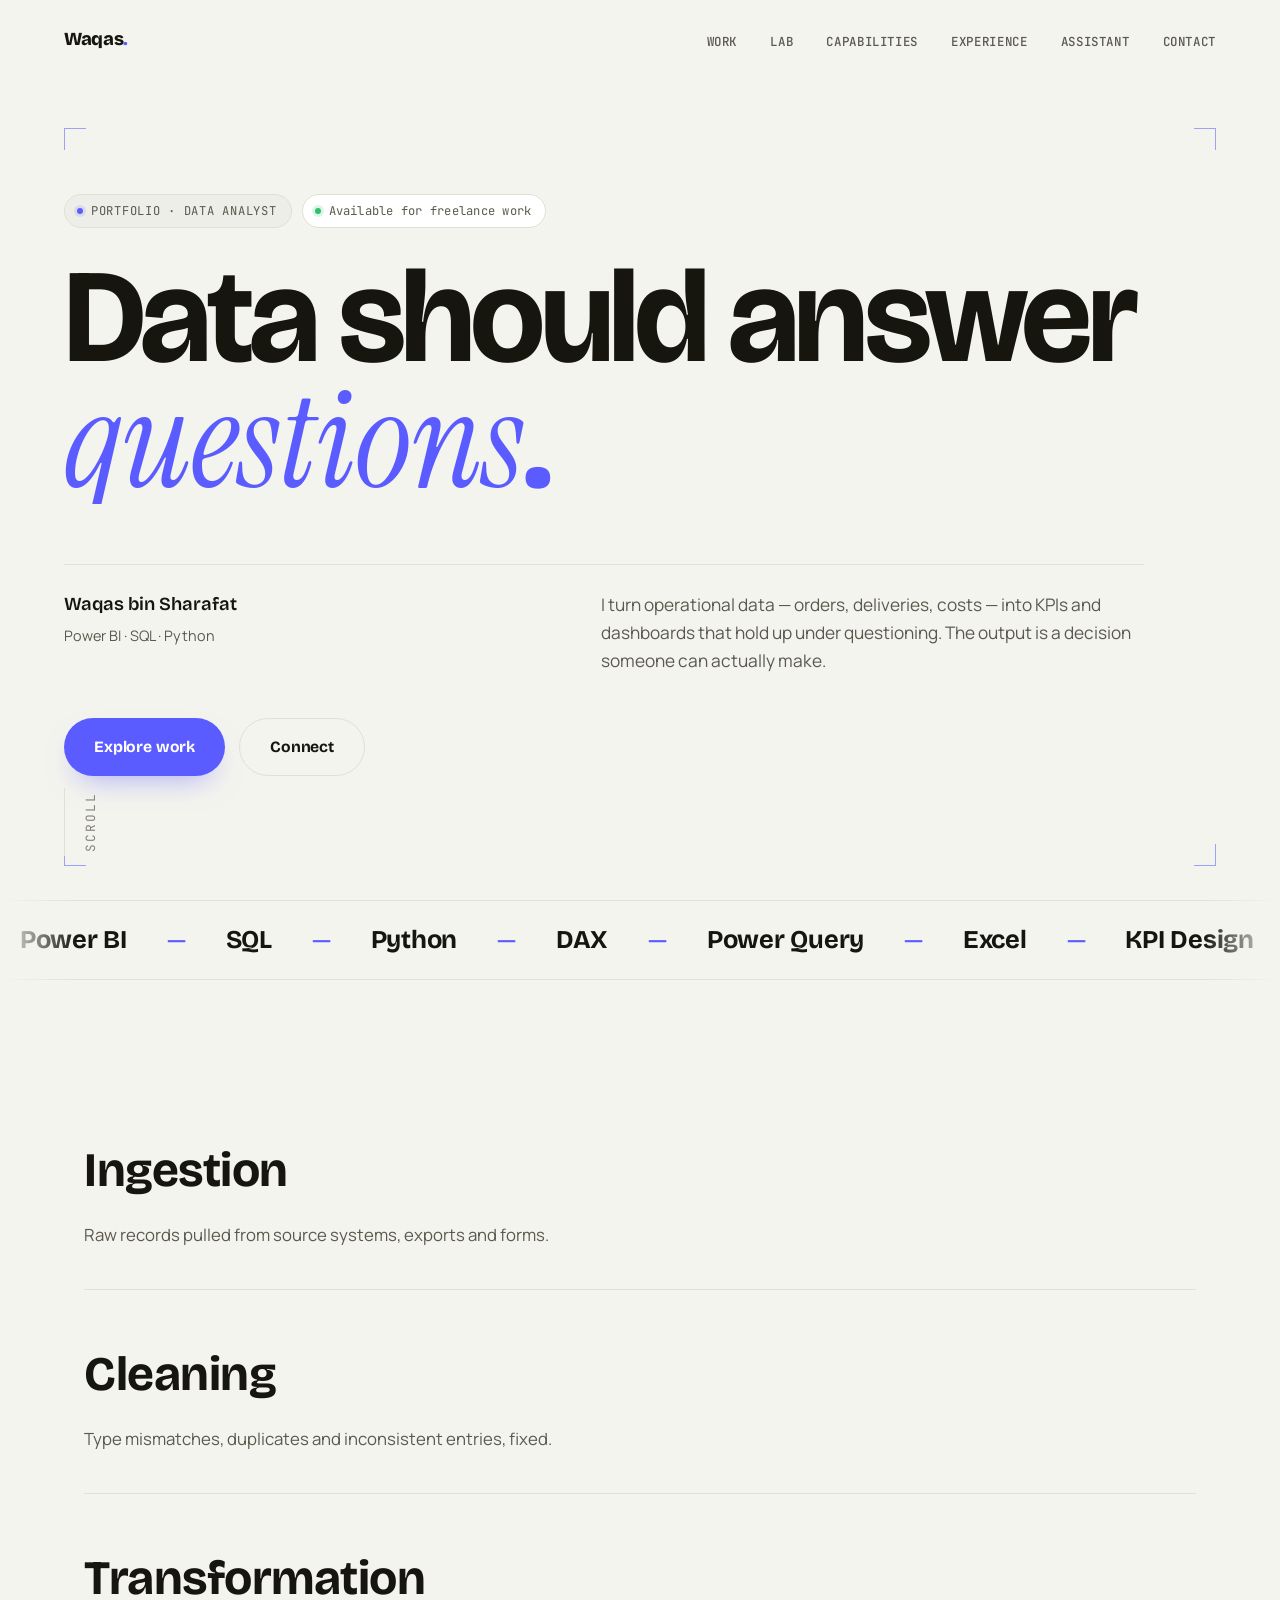
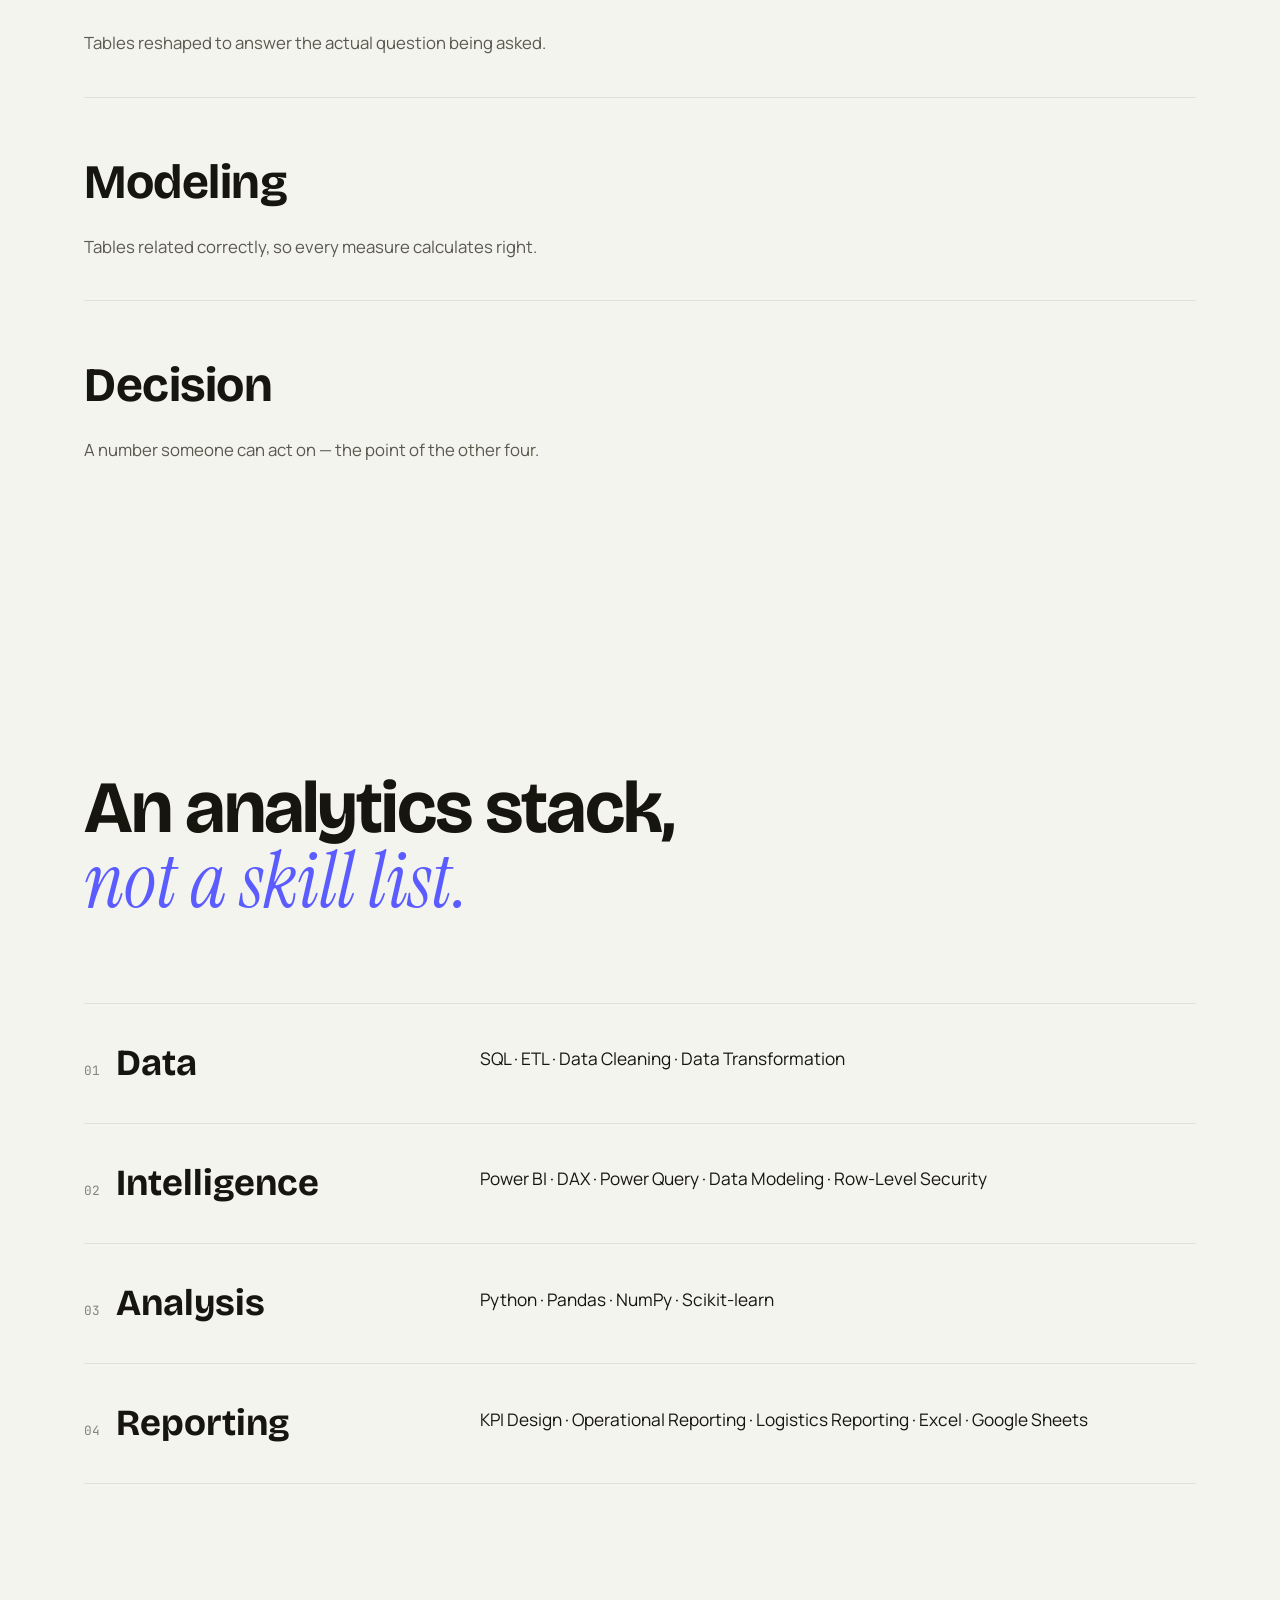
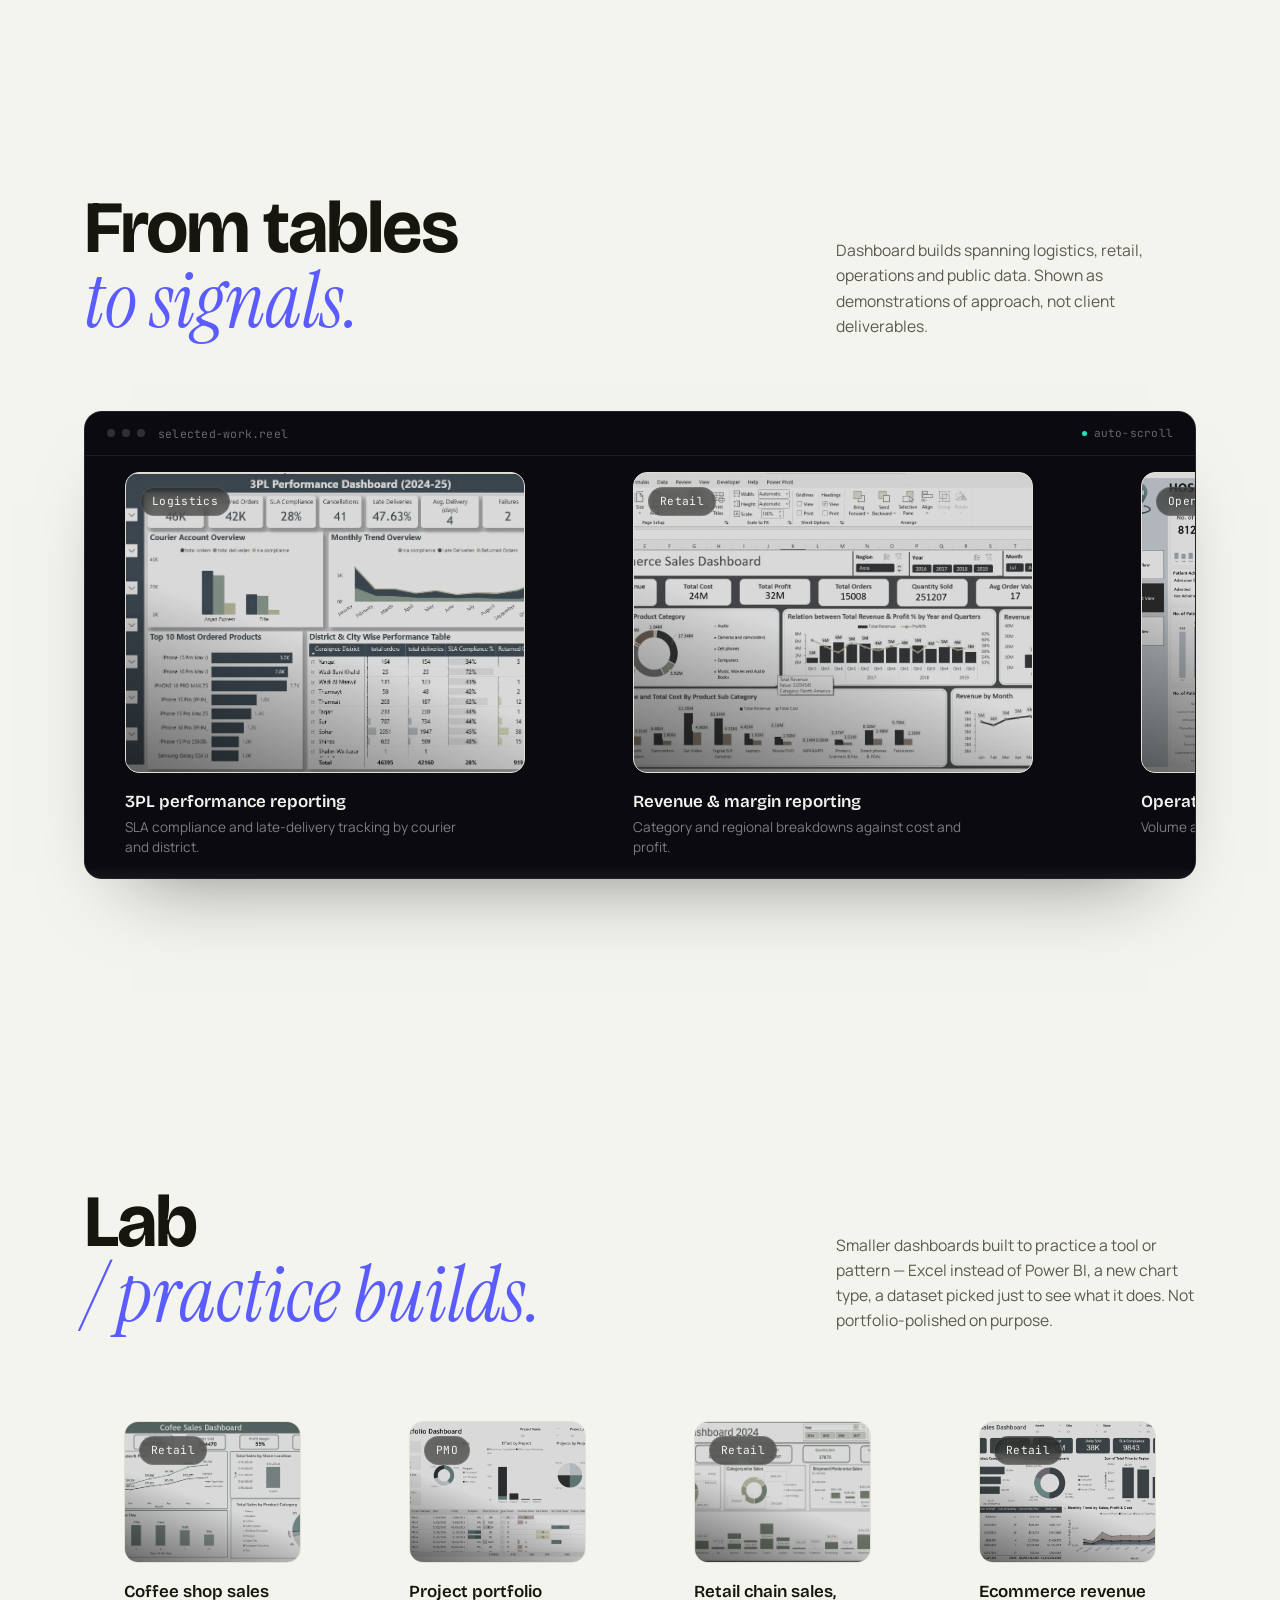
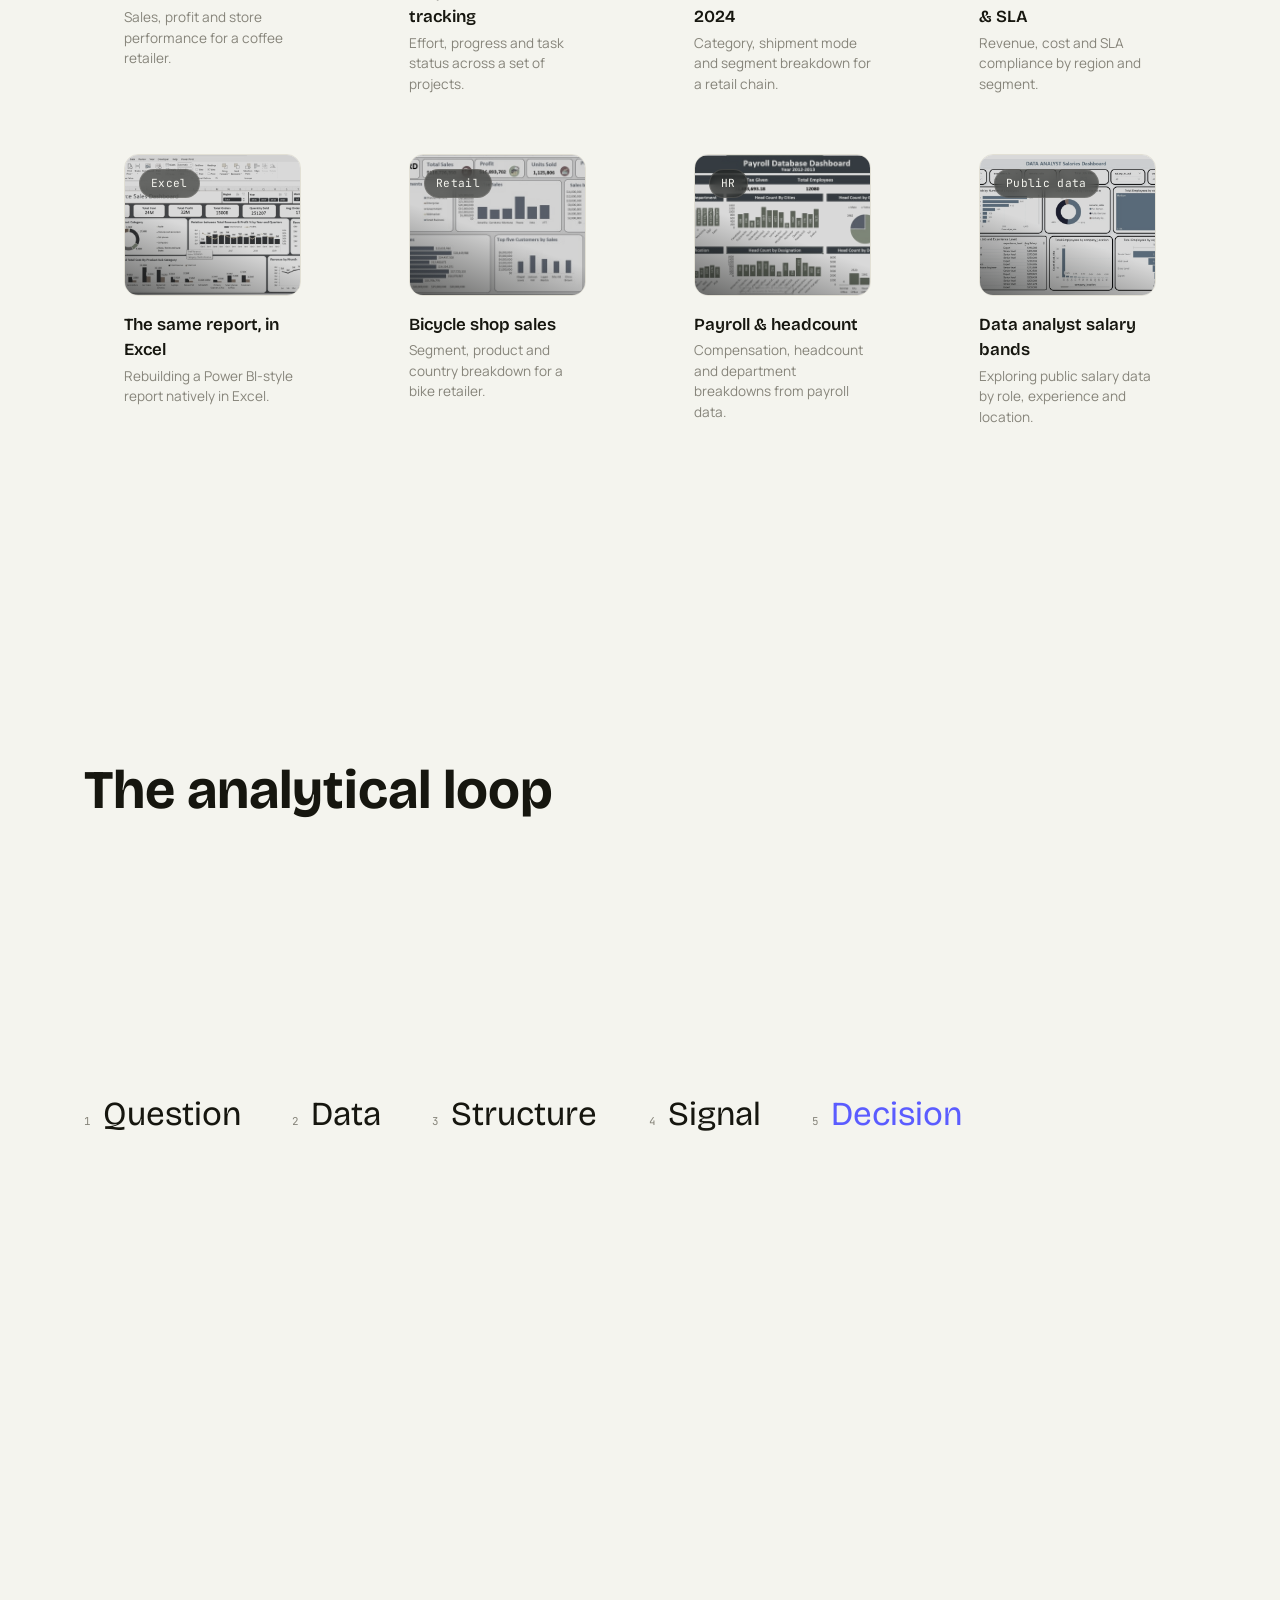
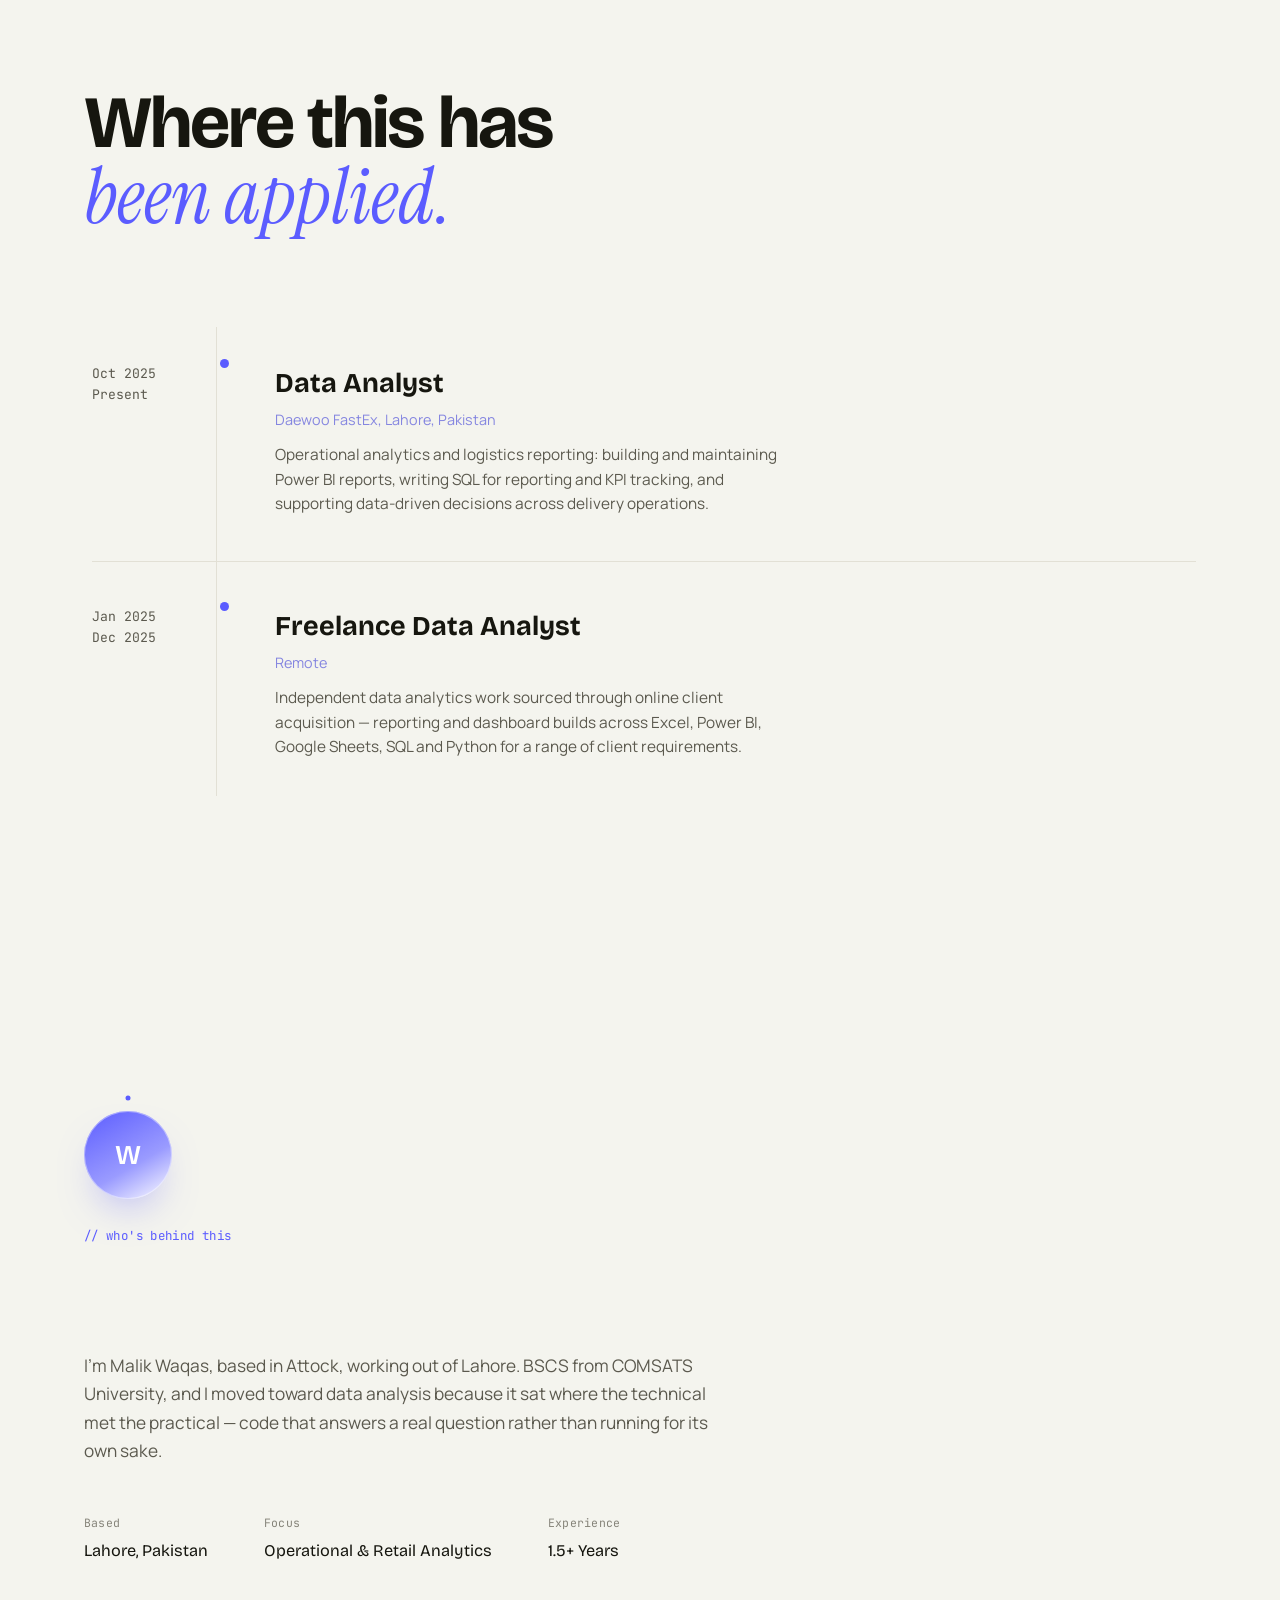
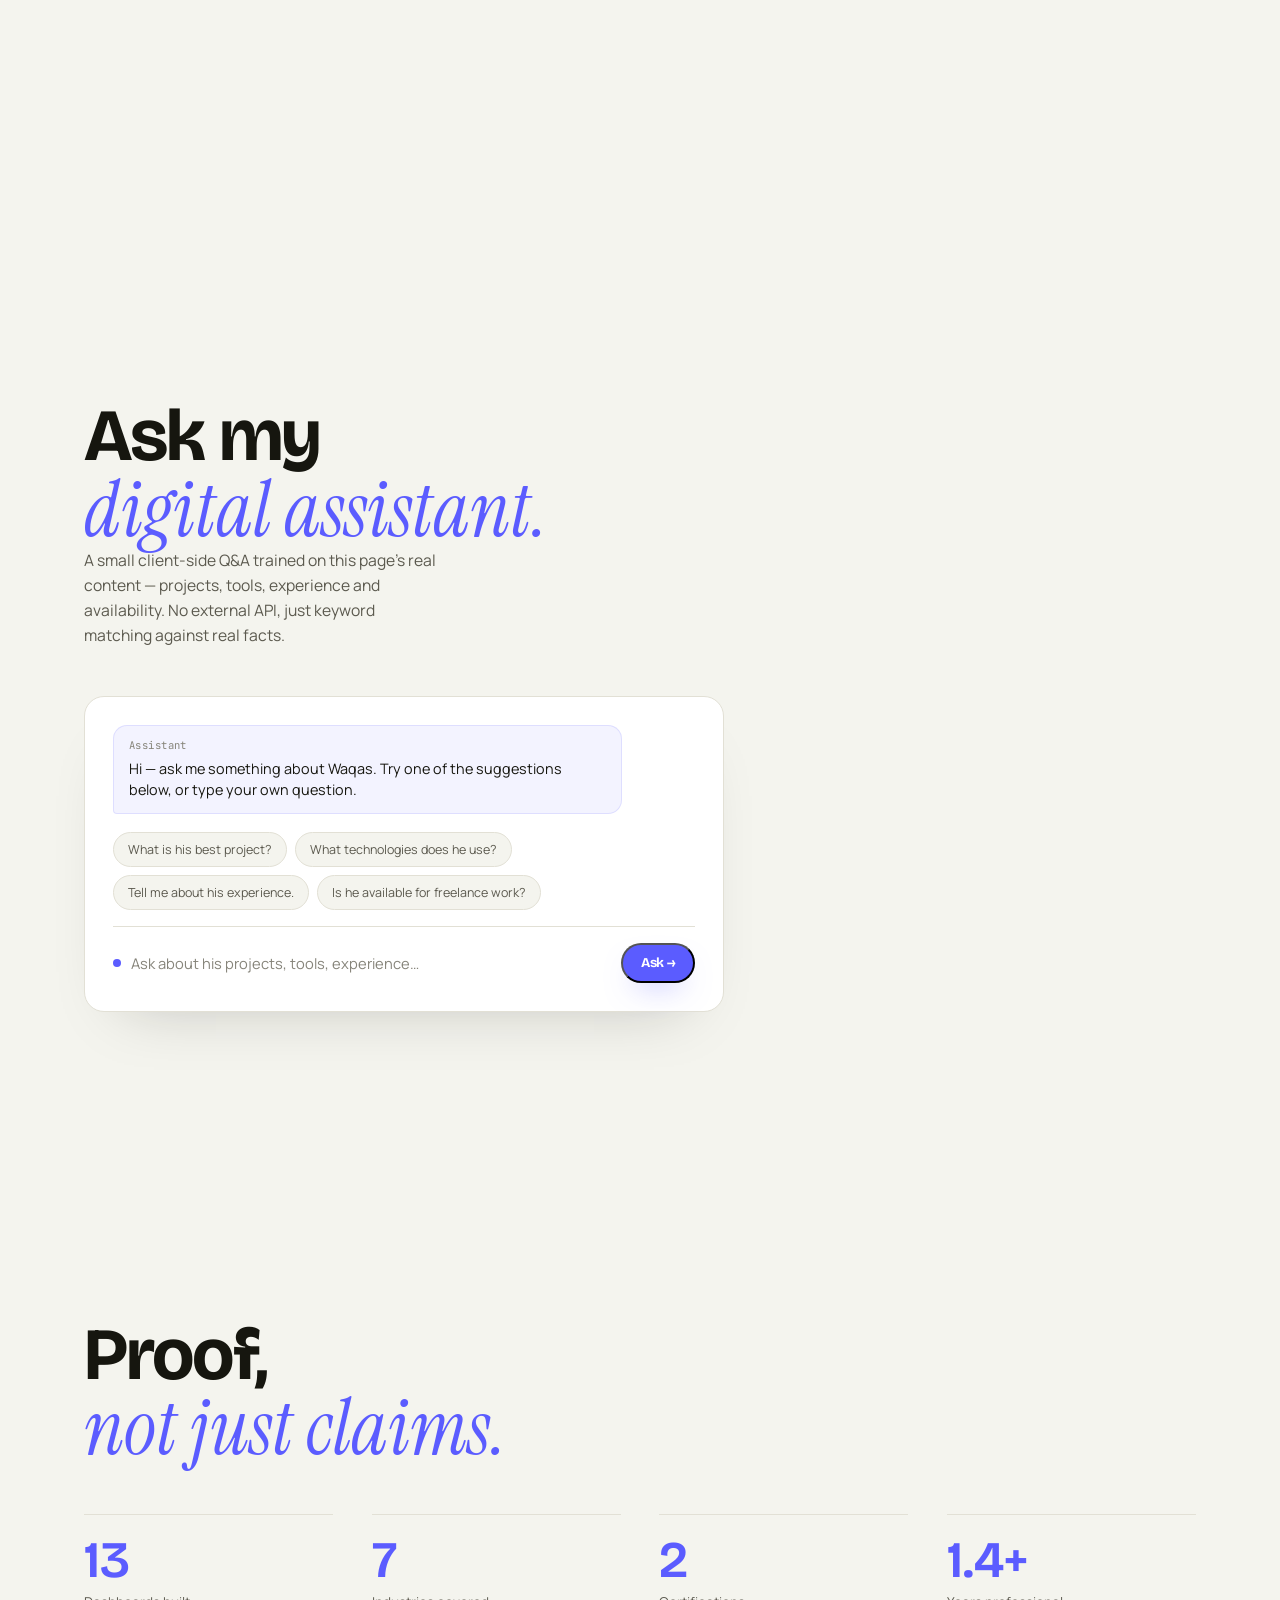
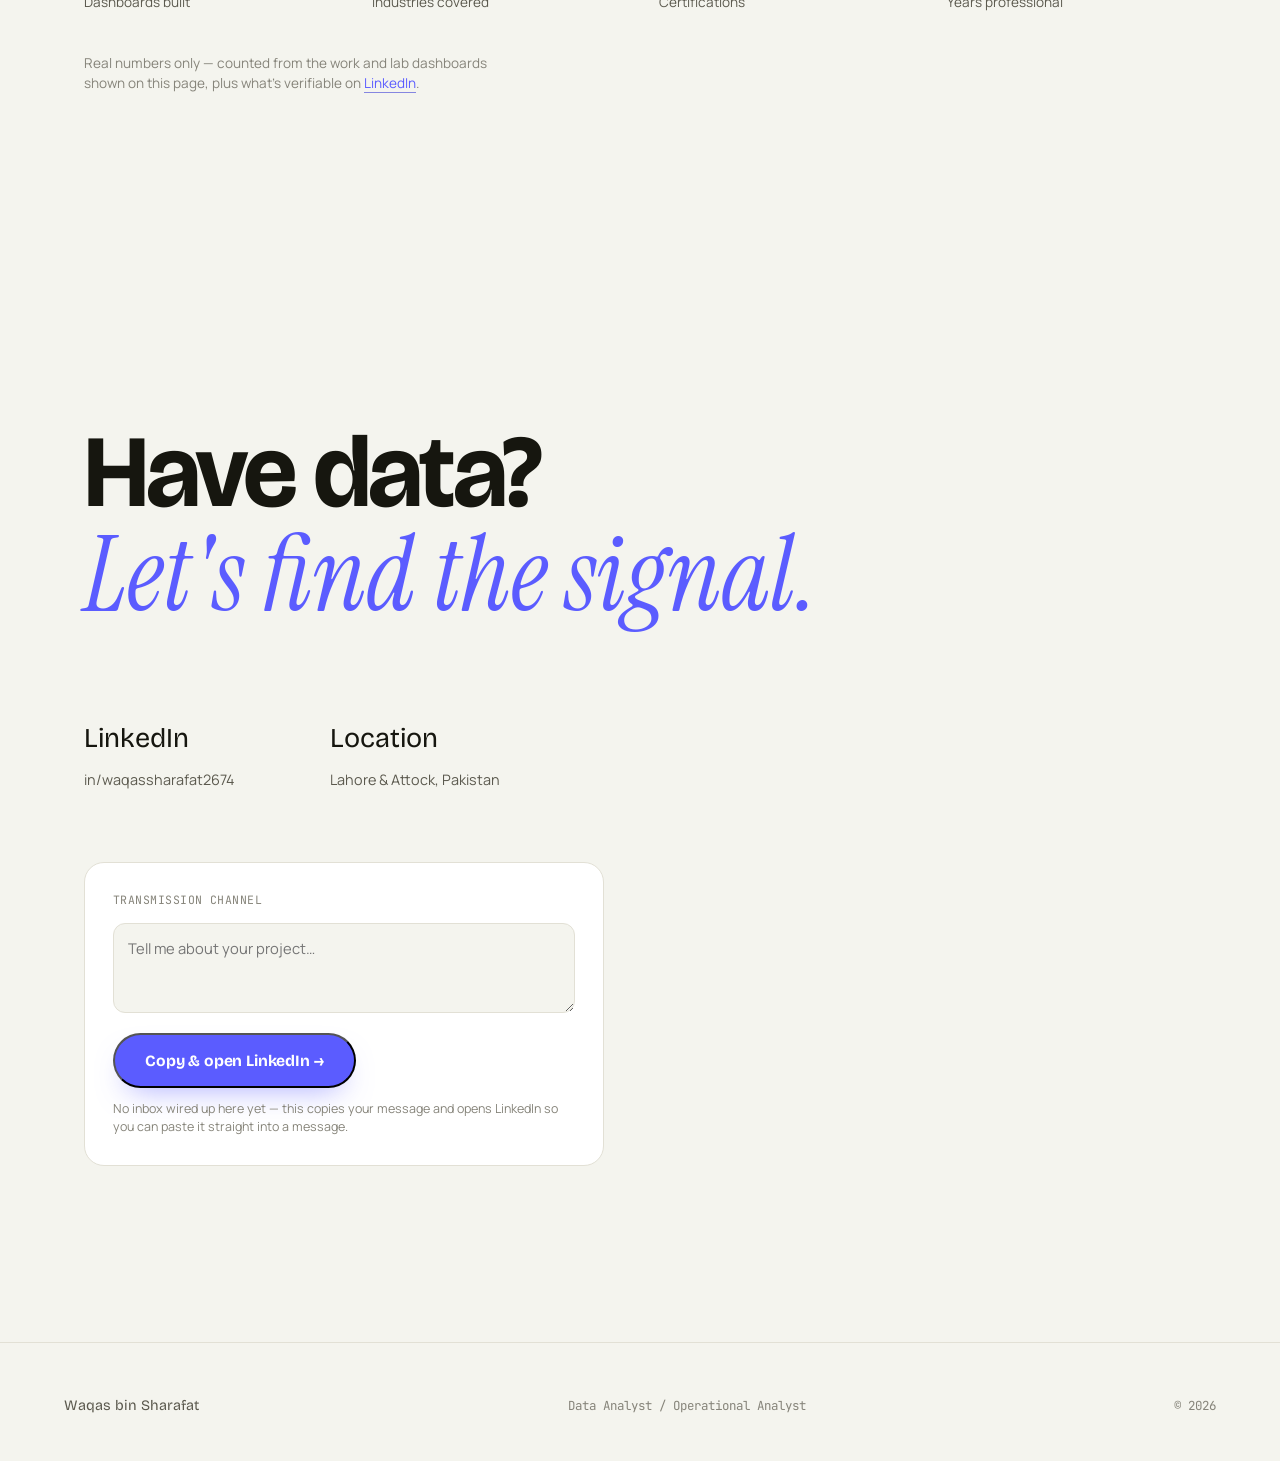
==== commit a197143f: "v13: preloader, split-text, motion graphics, tilt cards, parallax" ====
--- a/index.html
+++ b/index.html
@@ -12,14 +12,6 @@
 </head>
 <body>
 
-<div class="preloader" data-preloader aria-hidden="true">
-  <div class="preloader-mark">
-    <span class="preloader-letter">W</span>
-    <span class="preloader-letter">S</span>
-  </div>
-  <div class="preloader-bar"><span data-preloader-fill></span></div>
-</div>
-
 <div class="cursor-dot" aria-hidden="true"></div>
 <div class="cursor-label" aria-hidden="true"><span></span></div>
 
@@ -52,7 +44,6 @@
       <li><a href="#lab">Lab</a></li>
       <li><a href="#capabilities">Capabilities</a></li>
       <li><a href="#experience">Experience</a></li>
-      <li><a href="#datascience">Data Science</a></li>
       <li><a href="#profile">Digital Me</a></li>
       <li><a href="#assistant">Assistant</a></li>
       <li><a href="#proof">Proof</a></li>
@@ -69,11 +60,6 @@
 
   <!-- HERO -->
   <section class="hero" id="hero" aria-label="Introduction">
-    <div class="hero-motion" aria-hidden="true" data-hero-motion>
-      <span class="hero-blob hero-blob--a"></span>
-      <span class="hero-blob hero-blob--b"></span>
-      <span class="hero-spotlight" data-hero-spotlight></span>
-    </div>
     <div class="hero-decor" aria-hidden="true">
       <span class="corner-bracket corner-bracket--tl"></span>
       <span class="corner-bracket corner-bracket--tr"></span>
@@ -87,8 +73,8 @@
         <span class="status-pill" data-reveal><span class="status-dot"></span>Available for freelance work</span>
       </p>
       <h1 class="hero-headline">
-        <span class="line" data-reveal data-split="hero">Data should answer</span>
-        <span class="line" data-reveal data-split="hero"><span class="accent">questions</span><span class="accent-dot">.</span></span>
+        <span class="line" data-reveal>Data should answer</span>
+        <span class="line" data-reveal><span class="accent">questions</span><span class="accent-dot">.</span></span>
       </h1>
 
       <div class="hero-meta">
@@ -115,59 +101,50 @@
     </div>
   </section>
 
-  <!-- SECTION 1 — THE IDEA -->
-  <section class="idea" id="idea" aria-label="Working philosophy">
-    <div class="idea-intro">
-      <div class="steps-loop" aria-hidden="true">
-        <span class="loop-circle"></span>
-        <span class="loop-orbit"><span class="loop-orbit-dot"></span></span>
-      </div>
-      <h2 class="section-title">
-        <span data-reveal data-split>Raw data isn't the product.</span>
-        <span class="accent" data-reveal data-split>The decision is.</span>
-      </h2>
-      <p class="idea-copy" data-reveal>
-        Every report starts messy — half-typed fields, mismatched IDs, a
-        spreadsheet three people edited differently. Getting to a number a
-        manager can trust is the actual job.
-      </p>
-    </div>
-
-    <div class="steps-pin" data-steps-pin aria-roledescription="carousel" aria-label="The four-step data pipeline">
-      <div class="steps-track" data-steps-track tabindex="0" aria-label="Ingestion, cleaning, transformation, modeling">
-
-        <article class="step-panel" data-step-panel>
-          <span class="step-bar" aria-hidden="true"></span>
-          <span class="step-watermark" aria-hidden="true">01</span>
-          <span class="step-num">01 / 04</span>
-          <h3 class="step-title">Ingestion</h3>
-          <p class="step-desc">Pulling raw records from source systems, exports and forms.</p>
-        </article>
-
-        <article class="step-panel" data-step-panel>
-          <span class="step-bar" aria-hidden="true"></span>
-          <span class="step-watermark" aria-hidden="true">02</span>
-          <span class="step-num">02 / 04</span>
-          <h3 class="step-title">Cleaning</h3>
-          <p class="step-desc">Fixing type mismatches, duplicates and inconsistent entries.</p>
-        </article>
-
-        <article class="step-panel" data-step-panel>
-          <span class="step-bar" aria-hidden="true"></span>
-          <span class="step-watermark" aria-hidden="true">03</span>
-          <span class="step-num">03 / 04</span>
-          <h3 class="step-title">Transformation</h3>
-          <p class="step-desc">Reshaping tables so they answer the questions being asked of them.</p>
-        </article>
-
-        <article class="step-panel" data-step-panel>
-          <span class="step-bar" aria-hidden="true"></span>
-          <span class="step-watermark" aria-hidden="true">04</span>
-          <span class="step-num">04 / 04</span>
-          <h3 class="step-title">Modeling</h3>
-          <p class="step-desc">Relating tables correctly so measures calculate the right thing.</p>
-        </article>
-
+  <!-- TICKER — continuous scrolling tool/skill band -->
+  <div class="ticker" aria-hidden="true">
+    <div class="ticker-track">
+      <div class="ticker-set">
+        <span>Power BI</span><span>SQL</span><span>Python</span><span>DAX</span><span>Power Query</span><span>Excel</span><span>KPI Design</span><span>Dashboards</span>
+      </div>
+      <div class="ticker-set">
+        <span>Power BI</span><span>SQL</span><span>Python</span><span>DAX</span><span>Power Query</span><span>Excel</span><span>KPI Design</span><span>Dashboards</span>
+      </div>
+    </div>
+  </div>
+
+  <!-- SECTION 1 — THE PIPELINE (signature pinned scroll sequence) -->
+  <section class="flow" id="idea" aria-label="How raw data becomes a decision">
+    <div class="flow-pin" data-flow-pin>
+      <div class="flow-stage">
+        <span class="flow-ghost" data-flow-ghost aria-hidden="true">01</span>
+
+        <ul class="flow-panels" data-flow-panels role="list">
+          <li class="flow-panel is-active" data-flow-panel>
+            <h3 class="flow-panel-title">Ingestion</h3>
+            <p class="flow-panel-desc">Raw records pulled from source systems, exports and forms.</p>
+          </li>
+          <li class="flow-panel" data-flow-panel>
+            <h3 class="flow-panel-title">Cleaning</h3>
+            <p class="flow-panel-desc">Type mismatches, duplicates and inconsistent entries, fixed.</p>
+          </li>
+          <li class="flow-panel" data-flow-panel>
+            <h3 class="flow-panel-title">Transformation</h3>
+            <p class="flow-panel-desc">Tables reshaped to answer the actual question being asked.</p>
+          </li>
+          <li class="flow-panel" data-flow-panel>
+            <h3 class="flow-panel-title">Modeling</h3>
+            <p class="flow-panel-desc">Tables related correctly, so every measure calculates right.</p>
+          </li>
+          <li class="flow-panel" data-flow-panel>
+            <h3 class="flow-panel-title">Decision</h3>
+            <p class="flow-panel-desc">A number someone can act on — the point of the other four.</p>
+          </li>
+        </ul>
+
+        <div class="flow-rail" aria-hidden="true">
+          <span class="flow-rail-fill" data-flow-rail-fill></span>
+        </div>
       </div>
     </div>
   </section>
@@ -175,8 +152,8 @@
   <!-- SECTION 2 — CAPABILITIES -->
   <section class="capabilities" id="capabilities" aria-label="Capabilities">
     <h2 class="section-title section-title--split">
-      <span data-reveal data-split>An analytics stack,</span>
-      <span class="accent" data-reveal data-split>not a skill list.</span>
+      <span data-reveal>An analytics stack,</span>
+      <span class="accent" data-reveal>not a skill list.</span>
     </h2>
 
     <div class="stack" data-stack>
@@ -232,8 +209,8 @@
   <section class="work" id="work" aria-label="Selected reporting work">
     <div class="work-intro">
       <h2 class="section-title">
-        <span data-reveal data-split>From tables</span>
-        <span class="accent" data-reveal data-split>to signals.</span>
+        <span data-reveal>From tables</span>
+        <span class="accent" data-reveal>to signals.</span>
       </h2>
       <p class="work-copy" data-reveal>
         Dashboard builds spanning logistics, retail, operations and public
@@ -241,8 +218,17 @@
       </p>
     </div>
 
-    <div class="work-slider" data-slider>
-      <div class="work-track" data-slider-track role="list">
+    <div class="terminal-frame">
+      <div class="terminal-bar">
+        <span class="terminal-dot"></span>
+        <span class="terminal-dot"></span>
+        <span class="terminal-dot"></span>
+        <span class="terminal-title">selected-work.reel</span>
+        <span class="terminal-status"><span class="terminal-status-dot"></span>auto-scroll</span>
+      </div>
+      <div class="terminal-frame-inner work-slider" data-slider>
+        <div class="work-track" data-slider-track role="list">
+          <div class="work-track-set" data-track-set>
 
         <figure class="work-item" role="listitem">
           <button class="work-frame" type="button" data-slide-trigger data-cursor="VIEW"
@@ -358,19 +344,9 @@
           </figcaption>
         </figure>
 
-      </div>
-
-      <div class="work-slider-controls">
-        <button class="slider-btn" type="button" data-slider-prev aria-label="Previous project">
-          <svg viewBox="0 0 16 16" fill="none" aria-hidden="true"><path d="M10 3 5 8l5 5" stroke-width="1.4" stroke-linecap="round" stroke-linejoin="round"/></svg>
-        </button>
-        <div class="slider-count" aria-hidden="true">
-          <span data-slider-current>01</span> / <span data-slider-total>06</span>
-        </div>
-        <button class="slider-btn" type="button" data-slider-next aria-label="Next project">
-          <svg viewBox="0 0 16 16" fill="none" aria-hidden="true"><path d="M6 3l5 5-5 5" stroke-width="1.4" stroke-linecap="round" stroke-linejoin="round"/></svg>
-        </button>
-        <div class="slider-track-bar" aria-hidden="true"><span data-slider-progress></span></div>
+          </div>
+        </div>
+        <div class="terminal-scanline" aria-hidden="true"></div>
       </div>
     </div>
   </section>
@@ -379,8 +355,8 @@
   <section class="lab" id="lab" aria-label="Lab and experiments">
     <div class="work-intro">
       <h2 class="section-title">
-        <span data-reveal data-split>Lab</span>
-        <span class="accent" data-reveal data-split>/ practice builds.</span>
+        <span data-reveal>Lab</span>
+        <span class="accent" data-reveal>/ practice builds.</span>
       </h2>
       <p class="work-copy" data-reveal>
         Smaller dashboards built to practice a tool or pattern — Excel
@@ -546,7 +522,6 @@
     </div>
   </section>
 
-
   <!-- SECTION 5 — HOW HE THINKS / THE ANALYTICAL LOOP -->
   <section class="loop" id="loop" aria-label="How he approaches a problem">
     <div class="loop-pin" data-loop-pin>
@@ -562,20 +537,14 @@
           <li data-loop-item="decision"><span class="loop-num">5</span>Decision</li>
         </ol>
       </div>
-
-      <p class="loop-copy">
-        A vague ask — "why did deliveries slow down in October" — only becomes useful
-        once it's broken into a question a table can answer, cleaned into a structure,
-        reduced to a signal, and handed back as a decision.
-      </p>
     </div>
   </section>
 
   <!-- SECTION 4 — EXPERIENCE -->
   <section class="experience" id="experience" aria-label="Experience">
     <h2 class="section-title">
-      <span data-reveal data-split>Where this has</span>
-      <span class="accent" data-reveal data-split>been applied.</span>
+      <span data-reveal>Where this has</span>
+      <span class="accent" data-reveal>been applied.</span>
     </h2>
 
     <ol class="timeline" data-timeline>
@@ -613,40 +582,23 @@
     </ol>
   </section>
 
-  <!-- SECTION 6 — DATA SCIENCE -->
-  <section class="datascience" id="datascience" aria-label="Data science">
-    <div class="ds-inner">
-      <h2 class="section-title section-title--small">
-        <span data-reveal data-split>Analytics first.</span>
-        <span class="accent" data-reveal data-split>Data science alongside it.</span>
-      </h2>
-      <p class="ds-copy" data-reveal>
-        Reporting is the core of the work — but some questions need a model,
-        not a measure. Working knowledge of supervised and unsupervised
-        learning, applied where a dashboard alone won't answer it.
-      </p>
-      <ul class="ds-list">
-        <li>Supervised Learning</li>
-        <li>Unsupervised Learning</li>
-        <li>Feature Engineering</li>
-        <li>Model Evaluation</li>
-        <li>Scikit-learn</li>
-      </ul>
-    </div>
-  </section>
-
   <!-- SECTION 7 — DIGITAL ME -->
-  <section class="profile" id="profile" aria-label="Digital Me">
+  <section class="profile profile--fancy" id="profile" aria-label="Digital Me">
+    <div class="profile-particles" aria-hidden="true">
+      <span></span><span></span><span></span><span></span><span></span><span></span>
+    </div>
     <div class="profile-inner">
 
       <div class="profile-avatar" data-tilt aria-hidden="true">
+        <span class="profile-orbit"><span class="profile-orbit-dot"></span></span>
         <div class="profile-avatar-inner">
           <span>W</span>
         </div>
       </div>
 
+      <p class="profile-kicker" data-reveal>// who's behind this</p>
       <h2 class="section-title">
-        <span data-reveal data-split>Digital Me.</span>
+        <span class="wipe-heading" data-wipe>Digital Me.</span>
       </h2>
       <p class="profile-copy" data-reveal>
         I'm Malik Waqas, based in Attock, working out of Lahore. BSCS from
@@ -655,10 +607,10 @@
         question rather than running for its own sake.
       </p>
       <dl class="profile-facts">
-        <div><dt>Based</dt><dd>Lahore, Pakistan</dd></div>
-        <div><dt>Focus</dt><dd>Operational &amp; Retail Analytics</dd></div>
-        <div><dt>Experience</dt><dd>1.5+ Years</dd></div>
-        <div><dt>Currently</dt><dd>Data Analyst @ Daewoo FastEx</dd></div>
+        <div data-reveal><dt>Based</dt><dd>Lahore, Pakistan</dd></div>
+        <div data-reveal><dt>Focus</dt><dd>Operational &amp; Retail Analytics</dd></div>
+        <div data-reveal><dt>Experience</dt><dd>1.5+ Years</dd></div>
+        <div data-reveal><dt>Currently</dt><dd>Data Analyst @ Daewoo FastEx</dd></div>
       </dl>
     </div>
   </section>
@@ -666,8 +618,8 @@
   <!-- SECTION — ASK MY ASSISTANT -->
   <section class="assistant" id="assistant" aria-label="Ask my digital assistant">
     <h2 class="section-title">
-      <span data-reveal data-split>Ask my</span>
-      <span class="accent" data-reveal data-split>digital assistant.</span>
+      <span data-reveal>Ask my</span>
+      <span class="accent" data-reveal>digital assistant.</span>
     </h2>
     <p class="work-copy" data-reveal>
       A small client-side Q&amp;A trained on this page's real content —
@@ -701,8 +653,8 @@
   <!-- SECTION — PROOF -->
   <section class="proof" id="proof" aria-label="Proof">
     <h2 class="section-title">
-      <span data-reveal data-split>Proof,</span>
-      <span class="accent" data-reveal data-split>not just claims.</span>
+      <span data-reveal>Proof,</span>
+      <span class="accent" data-reveal>not just claims.</span>
     </h2>
 
     <div class="proof-grid">
@@ -792,8 +744,6 @@
 
 <script src="https://cdnjs.cloudflare.com/ajax/libs/gsap/3.12.5/gsap.min.js"></script>
 <script src="https://cdnjs.cloudflare.com/ajax/libs/gsap/3.12.5/ScrollTrigger.min.js"></script>
-<script src="https://cdnjs.cloudflare.com/ajax/libs/gsap/3.12.5/gsap.min.js"></script>
-<script src="https://cdnjs.cloudflare.com/ajax/libs/gsap/3.12.5/ScrollTrigger.min.js"></script>
 <script src="js/main.js"></script>
 </body>
 </html>
--- a/css/style.css
+++ b/css/style.css
@@ -87,7 +87,7 @@
 
 ul, ol{ list-style: none; margin:0; padding:0; }
 
-h1,h2,h3{ font-family: var(--font-display); margin:0; font-weight:600; }
+h1,h2,h3{ font-family: var(--font-display); margin:0; font-weight:700; }
 
 p{ margin:0; }
 
@@ -103,16 +103,64 @@
 /* ---------- utility: section title ---------- */
 .section-title{
   font-family: var(--font-display);
-  font-weight: 600;
-  font-size: clamp(2rem, 4.6vw, 3.7rem);
-  line-height: 1.06;
-  letter-spacing: -0.015em;
+  font-weight: 700;
+  font-size: clamp(2.3rem, 5.8vw, 4.6rem);
+  line-height: 0.98;
+  letter-spacing: -0.025em;
   display: block;
   max-width: 17ch;
 }
-.section-title span{ display:block; overflow: hidden; }
+.section-title span{ display:block; }
 .section-title .accent{ font-size: 1.04em; }
 .section-title--small{ font-size: clamp(1.6rem, 3vw, 2.4rem); max-width: 20ch; }
+
+/* ---------- utility: continuous ticker marquee (text) ---------- */
+.ticker{
+  position: relative;
+  width: 100%;
+  overflow: hidden;
+  border-top: 1px solid var(--bg-line);
+  border-bottom: 1px solid var(--bg-line);
+  padding: clamp(14px, 2vw, 20px) 0;
+  -webkit-mask-image: linear-gradient(90deg, transparent, #000 6%, #000 94%, transparent);
+  mask-image: linear-gradient(90deg, transparent, #000 6%, #000 94%, transparent);
+}
+.ticker-track{
+  display:flex;
+  width: max-content;
+  animation: ticker-scroll 26s linear infinite;
+}
+.ticker:hover .ticker-track{ animation-play-state: paused; }
+.ticker-set{
+  display:flex;
+  align-items:center;
+  flex-shrink: 0;
+}
+.ticker-set span{
+  display:inline-flex;
+  align-items:center;
+  gap: 20px;
+  font-family: var(--font-display);
+  font-weight: 700;
+  font-size: clamp(1.1rem, 2.4vw, 1.6rem);
+  letter-spacing: -0.01em;
+  color: var(--ink);
+  white-space: nowrap;
+  padding: 0 20px;
+}
+.ticker-set span::after{
+  content: "—";
+  color: var(--accent);
+  font-weight: 400;
+  margin-left: 20px;
+}
+@keyframes ticker-scroll{
+  from{ transform: translateX(0); }
+  to{ transform: translateX(-50%); }
+}
+@media (prefers-reduced-motion: reduce){
+  .ticker-track{ animation: none; }
+}
 
 /* ---------- utility: eyebrow badge ---------- */
 .badge{
@@ -121,7 +169,8 @@
   gap: 8px;
   font-family: var(--font-mono);
   font-size: 0.76rem;
-  letter-spacing: 0.02em;
+  letter-spacing: 0.06em;
+  text-transform: uppercase;
   color: var(--ink-dim);
   border: 1px solid var(--bg-line);
   background: rgba(22,22,15,0.025);
@@ -258,9 +307,9 @@
 
 .mark{
   font-family: var(--font-display);
-  font-weight: 600;
-  font-size: 1.1rem;
-  letter-spacing: -0.01em;
+  font-weight: 800;
+  font-size: 1.15rem;
+  letter-spacing: -0.02em;
 }
 .mark-dot{ color: var(--accent); }
 
@@ -269,7 +318,11 @@
   gap: clamp(20px, 2.6vw, 40px);
 }
 .primary-nav a{
-  font-size: 0.9rem;
+  font-family: var(--font-mono);
+  font-size: 0.78rem;
+  font-weight: 500;
+  text-transform: uppercase;
+  letter-spacing: 0.05em;
   color: var(--ink-dim);
   position: relative;
   padding: 4px 0;
@@ -432,10 +485,11 @@
   display:inline-flex;
   align-items:center;
   gap: 8px;
-  font-family: var(--font-body);
-  font-size: 0.92rem;
-  font-weight: 600;
-  padding: 13px 24px;
+  font-family: var(--font-display);
+  font-size: 0.98rem;
+  font-weight: 700;
+  letter-spacing: -0.01em;
+  padding: 16px 30px;
   border-radius: 999px;
   transition: transform .3s var(--ease), box-shadow .3s var(--ease), background .3s ease, border-color .3s ease;
 }
@@ -453,9 +507,9 @@
 .btn-secondary:hover{ border-color: var(--accent); color: var(--accent); transform: translateY(-2px); }
 
 .hero-headline{
-  font-size: clamp(2.8rem, 9.6vw, 7.4rem);
-  line-height: 0.96;
-  letter-spacing: -0.03em;
+  font-size: clamp(3rem, 10.4vw, 8.4rem);
+  line-height: 0.92;
+  letter-spacing: -0.035em;
   font-weight: 700;
   margin-bottom: clamp(36px, 6vw, 60px);
 }
@@ -541,159 +595,130 @@
    SHARED SECTION SPACING
    ========================================================= */
 section{ position: relative; padding: clamp(84px, 12vw, 156px) var(--edge); scroll-margin-top: 96px; }
-.idea, .capabilities, .work, .lab, .experience, .datascience, .profile, .assistant, .proof{
+.flow, .capabilities, .work, .lab, .experience, .profile, .assistant, .proof{
   max-width: var(--container);
   margin: 0 auto;
 }
 
 /* =========================================================
-   SECTION 1 — IDEA / LIFECYCLE
-   ========================================================= */
-.idea-intro{ max-width: 680px; margin-bottom: clamp(52px, 8vw, 92px); }
-.idea-copy{
-  margin-top: 20px;
-  color: var(--ink-dim);
-  font-size: 1.02rem;
-  max-width: 52ch;
-  line-height: 1.6;
-}
-
-/* ---------- analytical loop decoration, now anchored beside the intro ---------- */
-.idea-intro{ position: relative; }
-.steps-loop{
+   SECTION 1 — THE PIPELINE (signature pinned scroll sequence)
+   A full-bleed numeral sits behind the copy; each stage wipes
+   in over the last as the page scrolls, with a rail underneath
+   tracking progress. One bold, deliberate motion moment rather
+   than a row of matching cards.
+   ========================================================= */
+.flow-pin{ position: relative; }
+
+.flow-stage{
+  position: relative;
+  min-height: min(72vh, 620px);
+  display: flex;
+  align-items: center;
+  overflow: hidden;
+}
+
+.flow-ghost{
   position: absolute;
-  top: -6px;
-  right: 0;
-  width: 74px;
-  height: 74px;
-  pointer-events: none;
-}
-.loop-circle{
-  position: absolute;
-  inset: 0;
-  border-radius: 50%;
-  border: 1px solid var(--bg-line);
-}
-.loop-circle::before{
-  content:"";
-  position:absolute;
-  inset: 15px;
-  border-radius: 50%;
-  border: 1px dashed var(--accent-dim);
-  opacity: 0.5;
-}
-.loop-orbit{
-  position:absolute;
-  inset:0;
-  animation: loop-spin 7s linear infinite;
-  animation-play-state: paused;
-}
-.idea.is-in-view .loop-orbit{ animation-play-state: running; }
-.loop-orbit-dot{
-  position:absolute;
-  top: -3px;
   left: 50%;
-  width: 7px; height: 7px;
-  margin-left: -3.5px;
-  border-radius: 50%;
-  background: var(--accent);
-  box-shadow: 0 0 0 5px rgba(91,92,255,0.14), 0 0 14px 2px rgba(91,92,255,0.5);
-}
-@keyframes loop-spin{ to{ transform: rotate(360deg); } }
-@media (max-width: 640px){ .steps-loop{ display: none; } }
-
-/* ---------- pinned scroll-driven step panels ---------- */
-.steps-pin{
-  overflow: hidden;
-  margin-top: clamp(56px, 8vw, 96px);
-  min-height: 86vh;
-  display:flex;
-  align-items:center;
-}
-.steps-track{
-  display:flex;
-  gap: clamp(20px, 2.6vw, 32px);
-  width: max-content;
-  padding: 0 var(--edge);
-}
-
-.step-panel{
-  position: relative;
-  flex: 0 0 auto;
-  width: min(72vw, 420px);
-  height: min(56vh, 440px);
-  background: var(--bg-raised);
-  border: 1px solid var(--bg-line);
-  border-radius: 8px;
-  padding: clamp(30px, 3.6vw, 42px);
-  display:flex;
-  flex-direction: column;
-  overflow: hidden;
-}
-.step-bar{
-  position: absolute;
-  top: 0; left: 0; right: 0;
-  height: 4px;
-  background: var(--accent);
-  transform: scaleX(0);
-  transform-origin: left;
-}
-.step-watermark{
-  position: absolute;
-  top: -0.08em;
-  right: 0.05em;
+  top: 50%;
+  transform: translate(-50%, -50%);
   font-family: var(--font-display);
-  font-size: clamp(6.5rem, 13vw, 10.5rem);
-  font-weight: 600;
+  font-weight: 800;
+  font-size: clamp(9rem, 26vw, 22rem);
   line-height: 1;
   color: transparent;
   -webkit-text-stroke: 1.5px var(--bg-line);
+  user-select: none;
   z-index: 0;
-  user-select: none;
-}
-.step-num{
+  will-change: transform;
+}
+
+.flow-panels{
   position: relative;
   z-index: 1;
-  font-family: var(--font-mono);
-  font-size: 0.78rem;
-  color: var(--ink-faint);
-  letter-spacing: 0.04em;
-  margin-bottom: auto;
-}
-.step-title{
-  position: relative;
+  width: 100%;
+  display: grid;
+}
+.flow-panel{
+  grid-column: 1;
+  grid-row: 1;
+  max-width: 46ch;
+  clip-path: inset(0 0 100% 0);
+  opacity: 0;
+  transform: translateY(28px);
+  transition: clip-path .85s var(--ease), opacity .6s var(--ease), transform .85s var(--ease);
+  pointer-events: none;
+}
+.flow-panel.is-active{
+  clip-path: inset(0 0 0% 0);
+  opacity: 1;
+  transform: translateY(0);
+  pointer-events: auto;
+}
+.flow-panel-title{
+  font-family: var(--font-display);
+  font-size: clamp(2rem, 4vw, 3rem);
+  font-weight: 700;
+  letter-spacing: -0.01em;
+  margin: 0 0 16px;
+}
+.flow-panel-desc{
+  color: var(--ink-dim);
+  font-size: 1.05rem;
+  line-height: 1.6;
+  margin: 0;
+}
+
+.flow-rail{
+  position: absolute;
+  left: 0;
+  right: 0;
+  bottom: 0;
+  height: 2px;
+  background: var(--bg-line);
   z-index: 1;
-  font-family: var(--font-display);
-  font-size: clamp(1.9rem, 3.4vw, 2.5rem);
-  font-weight: 600;
-  margin: 0 0 14px;
-}
-.step-desc{
-  position: relative;
-  z-index: 1;
-  color: var(--ink-dim);
-  font-size: 0.96rem;
-  line-height: 1.55;
-  max-width: 30ch;
-  margin: 0;
+}
+.flow-rail-fill{
+  display: block;
+  height: 100%;
+  width: 0%;
+  background: var(--accent);
+  transform-origin: left;
 }
 
 @media (max-width: 899px){
-  /* below the pin breakpoint (see main.js matchMedia) this is a plain
-     swipeable row, same pattern as Work/Lab */
-  .steps-pin{ min-height: 0; overflow: visible; }
-  .steps-track{
-    overflow-x: auto;
-    scroll-snap-type: x mandatory;
-    scrollbar-width: none;
-    margin: 0 calc(var(--edge) * -1);
+  /* below the pin breakpoint this becomes a normal stacked read —
+     pin-and-scrub tends to feel broken on small touch screens */
+  .flow-stage{ min-height: 0; display: block; }
+  .flow-ghost{ display: none; }
+  .flow-panels{ display: flex; flex-direction: column; gap: clamp(32px, 8vw, 48px); }
+  .flow-panel{
+    position: static;
+    max-width: none;
+    clip-path: none !important;
+    opacity: 1 !important;
+    transform: none !important;
+    padding-bottom: clamp(28px, 7vw, 40px);
+    border-bottom: 1px solid var(--bg-line);
   }
-  .steps-track::-webkit-scrollbar{ display:none; }
-  .step-panel{ width: 80vw; height: 380px; scroll-snap-align: center; }
-}
-@media (max-width: 480px){
-  .step-panel{ width: 84vw; height: 360px; }
-}
+  .flow-panel:last-child{ border-bottom: none; padding-bottom: 0; }
+  .flow-rail{ display: none; }
+}
+/* same fallback, applied via JS when reduced motion is on regardless of width */
+.flow.is-static .flow-stage{ min-height: 0; display: block; }
+.flow.is-static .flow-ghost{ display: none; }
+.flow.is-static .flow-panels{ display: flex; flex-direction: column; gap: clamp(32px, 8vw, 48px); }
+.flow.is-static .flow-panel{
+  position: static;
+  max-width: none;
+  clip-path: none !important;
+  opacity: 1 !important;
+  transform: none !important;
+  padding-bottom: clamp(28px, 7vw, 40px);
+  border-bottom: 1px solid var(--bg-line);
+}
+.flow.is-static .flow-panel:last-child{ border-bottom: none; padding-bottom: 0; }
+.flow.is-static .flow-rail{ display: none; }
 
 /* =========================================================
    SECTION 2 — CAPABILITIES
@@ -787,7 +812,74 @@
   text-align: left;
 }
 
-/* ---------- single-line slider ---------- */
+/* ---------- terminal frame — flat dark UI chrome, no gradients ---------- */
+.terminal-frame{
+  position: relative;
+  border-radius: clamp(14px, 1.8vw, 18px);
+  border: 1px solid rgba(244,244,238,0.1);
+  background: #0a0a10;
+  box-shadow: 0 40px 80px -48px rgba(10,10,16,0.55);
+  overflow: hidden;
+}
+.terminal-bar{
+  display:flex;
+  align-items:center;
+  gap: 7px;
+  padding: 13px clamp(16px, 2.4vw, 22px);
+  border-bottom: 1px solid rgba(244,244,238,0.08);
+}
+.terminal-dot{
+  width: 8px; height: 8px;
+  border-radius: 50%;
+  background: rgba(244,244,238,0.16);
+  flex: 0 0 auto;
+}
+.terminal-title{
+  margin-left: 6px;
+  font-family: var(--font-mono);
+  font-size: 0.72rem;
+  letter-spacing: 0.02em;
+  color: rgba(244,244,238,0.4);
+}
+.terminal-status{
+  margin-left: auto;
+  display:flex;
+  align-items:center;
+  gap: 7px;
+  font-family: var(--font-mono);
+  font-size: 0.7rem;
+  letter-spacing: 0.02em;
+  color: rgba(244,244,238,0.4);
+}
+.terminal-status-dot{
+  width: 5px; height: 5px;
+  border-radius: 50%;
+  background: #21e6c1;
+  animation: terminal-blink 1.8s steps(1) infinite;
+  flex: 0 0 auto;
+}
+@keyframes terminal-blink{ 50%{ opacity: 0.25; } }
+
+.terminal-frame-inner{
+  position: relative;
+}
+.terminal-scanline{
+  position: absolute;
+  left: 0; right: 0;
+  height: 1px;
+  background: rgba(244,244,238,0.35);
+  box-shadow: 0 0 14px 2px rgba(244,244,238,0.15);
+  animation: terminal-scan 5s ease-in-out infinite;
+  pointer-events: none;
+}
+@keyframes terminal-scan{
+  0%, 100%{ top: 0; opacity: 0; }
+  8%{ opacity: 1; }
+  50%{ top: 100%; opacity: 1; }
+  58%{ opacity: 0; }
+}
+
+/* ---------- infinite marquee slider ---------- */
 .work-slider{ position: relative; }
 
 .work-track{
@@ -799,11 +891,44 @@
   -webkit-overflow-scrolling: touch;
   scrollbar-width: none;
   padding-bottom: 4px;
-  margin: 0 calc(var(--edge) * -1);
-  padding-left: var(--edge);
-  padding-right: var(--edge);
+  padding-left: clamp(16px, 2.4vw, 24px);
+  padding-right: clamp(16px, 2.4vw, 24px);
 }
 .work-track::-webkit-scrollbar{ display:none; }
+
+/* once JS confirms two equal-width sets are in place, the sets butt up
+   with no inter-set flex gap (each set carries its own trailing margin
+   instead) so translateX(-50%) lands on an exact repeat and the loop
+   is seamless, with no stutter at the wrap point */
+.work-slider.is-marquee .work-track{
+  overflow: hidden;
+  scroll-snap-type: none;
+  gap: 0;
+  width: max-content;
+  padding-left: 0;
+  padding-right: 0;
+  will-change: transform;
+  animation: terminal-scroll var(--marquee-duration, 34s) linear infinite;
+}
+.work-slider.is-marquee:hover .work-track,
+.work-slider.is-marquee:focus-within .work-track,
+.work-slider.is-marquee.is-paused .work-track{
+  animation-play-state: paused;
+}
+@keyframes terminal-scroll{
+  from{ transform: translateX(0); }
+  to{ transform: translateX(-50%); }
+}
+
+.work-track-set{
+  display:flex;
+  flex: 0 0 auto;
+  gap: clamp(18px, 2.4vw, 28px);
+}
+.work-slider.is-marquee .work-track-set{
+  margin-right: clamp(18px, 2.4vw, 28px);
+}
+.work-track-set[aria-hidden="true"]{ pointer-events: none; }
 
 .work-item{
   position: relative;
@@ -813,6 +938,9 @@
   width: min(72vw, 400px);
   scroll-snap-align: start;
 }
+.work-slider.is-marquee .work-item{ scroll-snap-align: none; }
+.terminal-frame-inner .work-title{ color: #f4f4ee; }
+.terminal-frame-inner .work-desc{ color: rgba(244,244,238,0.5); }
 
 .work-frame{
   all: unset;
@@ -918,66 +1046,13 @@
 .lab-tile{ width: auto; }
 .lab-tile .work-frame{ aspect-ratio: 5 / 4; }
 
-/* ---------- slider controls ---------- */
-.work-slider-controls{
-  display:flex;
-  align-items:center;
-  gap: 18px;
-  margin-top: clamp(24px, 3vw, 34px);
-}
-.slider-btn{
-  width: 42px; height: 42px;
-  border-radius: 50%;
-  border: 1px solid var(--bg-line);
-  background: transparent;
-  color: var(--ink);
-  display:flex;
-  align-items:center;
-  justify-content:center;
-  cursor: pointer;
-  transition: border-color .3s ease, background .3s ease, transform .3s var(--ease);
-  flex: 0 0 auto;
-}
-.slider-btn svg{ width: 14px; height: 14px; stroke: var(--ink); }
-.slider-btn:hover,
-.slider-btn:focus-visible{
-  border-color: var(--accent);
-  background: var(--accent);
-}
-.slider-btn:hover svg,
-.slider-btn:focus-visible svg{ stroke: var(--accent-ink); }
-.slider-btn:disabled{ opacity: 0.3; cursor: default; }
-.slider-btn:disabled:hover{ border-color: var(--bg-line); background: transparent; }
-.slider-btn:disabled:hover svg{ stroke: var(--ink); }
-
-.slider-count{
-  font-family: var(--font-mono);
-  font-size: 0.82rem;
-  color: var(--ink-faint);
-  letter-spacing: 0.02em;
-  flex: 0 0 auto;
-}
-.slider-count span[data-slider-current]{ color: var(--ink); }
-
-.slider-track-bar{
-  position: relative;
-  flex: 1 1 auto;
-  height: 1px;
-  background: var(--bg-line);
-  overflow: hidden;
-}
-.slider-track-bar span{
-  position:absolute;
-  left:0; top:0;
-  height:100%;
-  width: 16.66%;
-  background: var(--accent);
-  transition: transform .5s var(--ease);
-}
-
 @media (max-width: 560px){
   .work-item{ width: 82vw; }
-  .slider-count{ display:none; }
+}
+
+@media (max-width: 720px){
+  .terminal-frame{ margin: 0 calc(var(--edge) * -1); border-radius: 0; }
+  .terminal-frame-inner{ border-radius: 0; }
 }
 
 /* =========================================================
@@ -1181,13 +1256,6 @@
   color: var(--ink-faint);
 }
 
-.loop-copy{
-  color: var(--ink-dim);
-  max-width: 60ch;
-  font-size: 1rem;
-  line-height: 1.6;
-}
-
 /* =========================================================
    SECTION 4 — EXPERIENCE / TIMELINE
    ========================================================= */
@@ -1254,58 +1322,69 @@
 }
 
 /* =========================================================
-   SECTION 6 — DATA SCIENCE
-   ========================================================= */
-.datascience{
-  background: var(--bg-raised);
-  max-width: none;
-  padding-left: var(--edge);
-  padding-right: var(--edge);
-  border-top: 1px solid var(--bg-line);
-  border-bottom: 1px solid var(--bg-line);
-}
-.ds-inner{ max-width: 820px; margin: 0 auto; }
-.ds-copy{
-  margin-top: 18px;
-  color: var(--ink-dim);
-  max-width: 56ch;
-  line-height: 1.6;
-  font-size: 0.98rem;
-}
-.ds-list{
-  display:flex;
-  flex-wrap:wrap;
-  gap: 10px clamp(18px, 3vw, 32px);
-  margin-top: 32px;
-}
-.ds-list li{
-  font-family: var(--font-mono);
-  font-size: clamp(0.82rem, 1.3vw, 0.94rem);
-  color: var(--ink-dim);
-  display:flex;
-  align-items:center;
-  gap: clamp(18px, 3vw, 32px);
-}
-.ds-list li:not(:last-child)::after{
-  content: "";
+   SECTION 7 — PROFILE
+   ========================================================= */
+.profile--fancy{ position: relative; overflow: hidden; }
+
+/* floating data-node particles — flat accent dots, no gradients */
+.profile-particles{
+  position:absolute;
+  inset:0;
+  z-index: -1;
+  pointer-events: none;
+  overflow: hidden;
+}
+.profile-particles span{
+  position:absolute;
   width: 4px; height: 4px;
   border-radius: 50%;
-  background: var(--ink-faint);
-  display:inline-block;
-}
-@media (max-width: 560px){
-  .ds-list li:not(:last-child)::after{ display:none; }
-}
-
-/* =========================================================
-   SECTION 7 — PROFILE
-   ========================================================= */
-.profile-inner{ max-width: 720px; }
+  background: var(--accent-dim);
+  opacity: 0.4;
+  animation: particle-float 9s ease-in-out infinite;
+}
+.profile-particles span:nth-child(1){ top: 14%; left: 6%;  animation-duration: 10s; }
+.profile-particles span:nth-child(2){ top: 68%; left: 12%; animation-duration: 13s; animation-delay: -2s; }
+.profile-particles span:nth-child(3){ top: 30%; left: 92%; animation-duration: 11s; animation-delay: -5s; }
+.profile-particles span:nth-child(4){ top: 82%; left: 88%; animation-duration: 9s;  animation-delay: -1s; }
+.profile-particles span:nth-child(5){ top: 50%; left: 4%;  animation-duration: 14s; animation-delay: -7s; }
+.profile-particles span:nth-child(6){ top: 8%;  left: 80%; animation-duration: 12s; animation-delay: -3s; }
+@keyframes particle-float{
+  0%, 100%{ transform: translateY(0); opacity: 0.4; }
+  50%{ transform: translateY(-16px); opacity: 0.75; }
+}
+
+.profile-inner{ max-width: 720px; position: relative; }
+
+.profile-kicker{
+  font-family: var(--font-mono);
+  font-size: 0.78rem;
+  letter-spacing: 0.03em;
+  color: var(--accent);
+  margin-bottom: 14px;
+}
+
 .profile-avatar{
+  position: relative;
   width: 88px; height: 88px;
   margin-bottom: 28px;
   perspective: 600px;
 }
+/* a single dot orbiting the avatar, instead of dashed rings + glow pulse */
+.profile-orbit{
+  position: absolute;
+  inset: -13px;
+  animation: profile-orbit-spin 6s linear infinite;
+}
+.profile-orbit-dot{
+  position: absolute;
+  top: 0; left: 50%;
+  width: 5px; height: 5px;
+  border-radius: 50%;
+  background: var(--accent);
+  transform: translate(-50%, -50%);
+}
+@keyframes profile-orbit-spin{ to{ transform: rotate(360deg); } }
+
 .profile-avatar-inner{
   width:100%; height:100%;
   border-radius: 50%;
@@ -1321,6 +1400,26 @@
   font-weight: 600;
   color: var(--accent-ink);
 }
+
+/* ---------- curtain-wipe heading reveal ---------- */
+.wipe-heading{
+  position: relative;
+  display: inline-block;
+  clip-path: inset(0 100% 0 0);
+  transition: clip-path 0.9s var(--ease-out);
+}
+.wipe-heading.is-in{ clip-path: inset(0 0 0 0); }
+.wipe-heading::after{
+  content:"";
+  position: absolute;
+  top: 0.06em; bottom: 0.06em;
+  left: 0%;
+  width: 2px;
+  background: var(--accent);
+  transition: left 0.9s var(--ease-out), opacity .25s ease 0.7s;
+}
+.wipe-heading.is-in::after{ left: 100%; opacity: 0; }
+
 .profile-copy{
   margin-top: 20px;
   color: var(--ink-dim);
@@ -1334,6 +1433,22 @@
   gap: clamp(28px, 5vw, 56px);
   margin-top: 48px;
 }
+.profile-facts > div{
+  position: relative;
+  padding-bottom: 4px;
+  transition: transform .3s var(--ease-out);
+}
+.profile-facts > div::after{
+  content:"";
+  position:absolute;
+  left:0; bottom:0;
+  height: 1px;
+  width: 0;
+  background: var(--accent);
+  transition: width .35s var(--ease-out);
+}
+.profile-facts > div:hover{ transform: translateY(-2px); }
+.profile-facts > div:hover::after{ width: 100%; }
 .profile-facts dt{
   font-family: var(--font-mono);
   font-size: 0.72rem;
@@ -1493,10 +1608,10 @@
 }
 .contact-headline{
   font-family: var(--font-display);
-  font-weight: 600;
-  font-size: clamp(2.3rem, 7vw, 5rem);
-  line-height: 1.04;
-  letter-spacing: -0.01em;
+  font-weight: 700;
+  font-size: clamp(2.6rem, 8.4vw, 6.4rem);
+  line-height: 0.98;
+  letter-spacing: -0.03em;
   margin-bottom: clamp(52px, 8vw, 92px);
 }
 .contact-headline span{ display:block; }
@@ -1610,110 +1725,14 @@
   .work-intro{ flex-direction: column; align-items: flex-start; }
   .work-copy{ max-width: none; }
   .contact-links{ gap: 32px; }
-}
-
-/* =========================================================
-   REDUCED MOTION
-   ========================================================= */
-html.is-preloading, html.is-preloading body{
-  overflow: hidden;
-  height: 100%;
-}
-
-/* =========================================================
-   V13 — PRELOADER
-   ========================================================= */
-.preloader{
-  position: fixed;
-  inset: 0;
-  z-index: 999;
-  background: var(--bg);
-  display:flex;
-  flex-direction: column;
-  align-items:center;
-  justify-content:center;
-  gap: 26px;
-}
-.preloader-mark{
-  display:flex;
-  gap: 4px;
-  font-family: var(--font-display);
-  font-weight: 700;
-  font-size: clamp(2.4rem, 6vw, 3.6rem);
-  color: var(--ink);
-  overflow: hidden;
-}
-.preloader-letter{
-  display:inline-block;
-  transform: translateY(110%);
-}
-.preloader-bar{
-  width: min(220px, 60vw);
-  height: 2px;
-  background: var(--bg-line);
-  overflow: hidden;
-  border-radius: 2px;
-}
-.preloader-bar span{
-  display:block;
-  height: 100%;
-  width: 0%;
-  background: var(--accent);
-}
-.preloader.is-done{
-  pointer-events: none;
-}
-
-/* =========================================================
-   V13 — HERO AMBIENT MOTION GRAPHICS
-   ========================================================= */
-.hero-motion{
-  position: absolute;
-  inset: 0;
-  overflow: hidden;
-  pointer-events: none;
-  z-index: 0;
-}
-.hero-blob{
-  position: absolute;
-  border-radius: 50%;
-  filter: blur(60px);
-  opacity: 0.35;
-  will-change: transform;
-}
-.hero-blob--a{
-  width: 360px; height: 360px;
-  top: -120px; left: 8%;
-  background: radial-gradient(circle, rgba(91,92,255,0.55), transparent 70%);
-}
-.hero-blob--b{
-  width: 300px; height: 300px;
-  top: 20%; right: 4%;
-  background: radial-gradient(circle, rgba(154,155,255,0.4), transparent 70%);
-}
-.hero-spotlight{
-  position: absolute;
-  width: 480px; height: 480px;
-  left: 0; top: 0;
-  margin-left: -240px; margin-top: -240px;
-  border-radius: 50%;
-  background: radial-gradient(circle, rgba(91,92,255,0.12), transparent 68%);
-  opacity: 0;
-  transition: opacity 0.4s ease;
-}
-@media (max-width: 900px){ .hero-motion{ display:none; } }
-
-/* =========================================================
-   V13 — SPLIT TEXT
-   ========================================================= */
-.split-line{ display:block; overflow:hidden; }
-.split-word{ display:inline-block; will-change: transform; }
-
-/* =========================================================
-   V13 — TILT-ENABLED CARDS
-   ========================================================= */
-.work-frame, .step-panel{
-  will-change: transform;
+  .proof-grid{ grid-template-columns: 1fr 1fr; gap: 20px 16px; }
+  .ai-input-row{ flex-wrap: wrap; }
+  .ai-input{ flex-basis: 100%; order: -1; padding-bottom: 10px; }
+  .ai-ask-btn{ margin-left: auto; }
+  .terminal-bar{ flex-wrap: wrap; row-gap: 6px; }
+  .terminal-title{ order: 1; }
+  .terminal-status{ order: 2; margin-left: auto; }
+  .profile-facts{ gap: 24px 32px; }
 }
 
 /* =========================================================
@@ -1727,10 +1746,13 @@
     scroll-behavior: auto !important;
   }
   [data-reveal]{ opacity:1; transform:none; }
-  .step-panel{ transform:none; opacity:1; }
+  .flow-panel{ clip-path:none; opacity:1; transform:none; }
   .loop-sequence li{ opacity:1; transform:none; color: var(--ink); }
-  .preloader{ display:none; }
-  .hero-motion{ display:none; }
-  .preloader-letter{ transform:none; }
-  .split-word{ transform:none !important; opacity:1 !important; }
-}
+  .terminal-status-dot{ animation:none; }
+  .terminal-scanline{ display:none; }
+  .work-slider.is-marquee .work-track{ animation:none; transform:none; overflow-x:auto; }
+  .wipe-heading{ clip-path:none !important; }
+  .wipe-heading::after{ display:none; }
+  .profile-orbit{ animation:none; }
+  .profile-particles span{ animation:none; }
+}
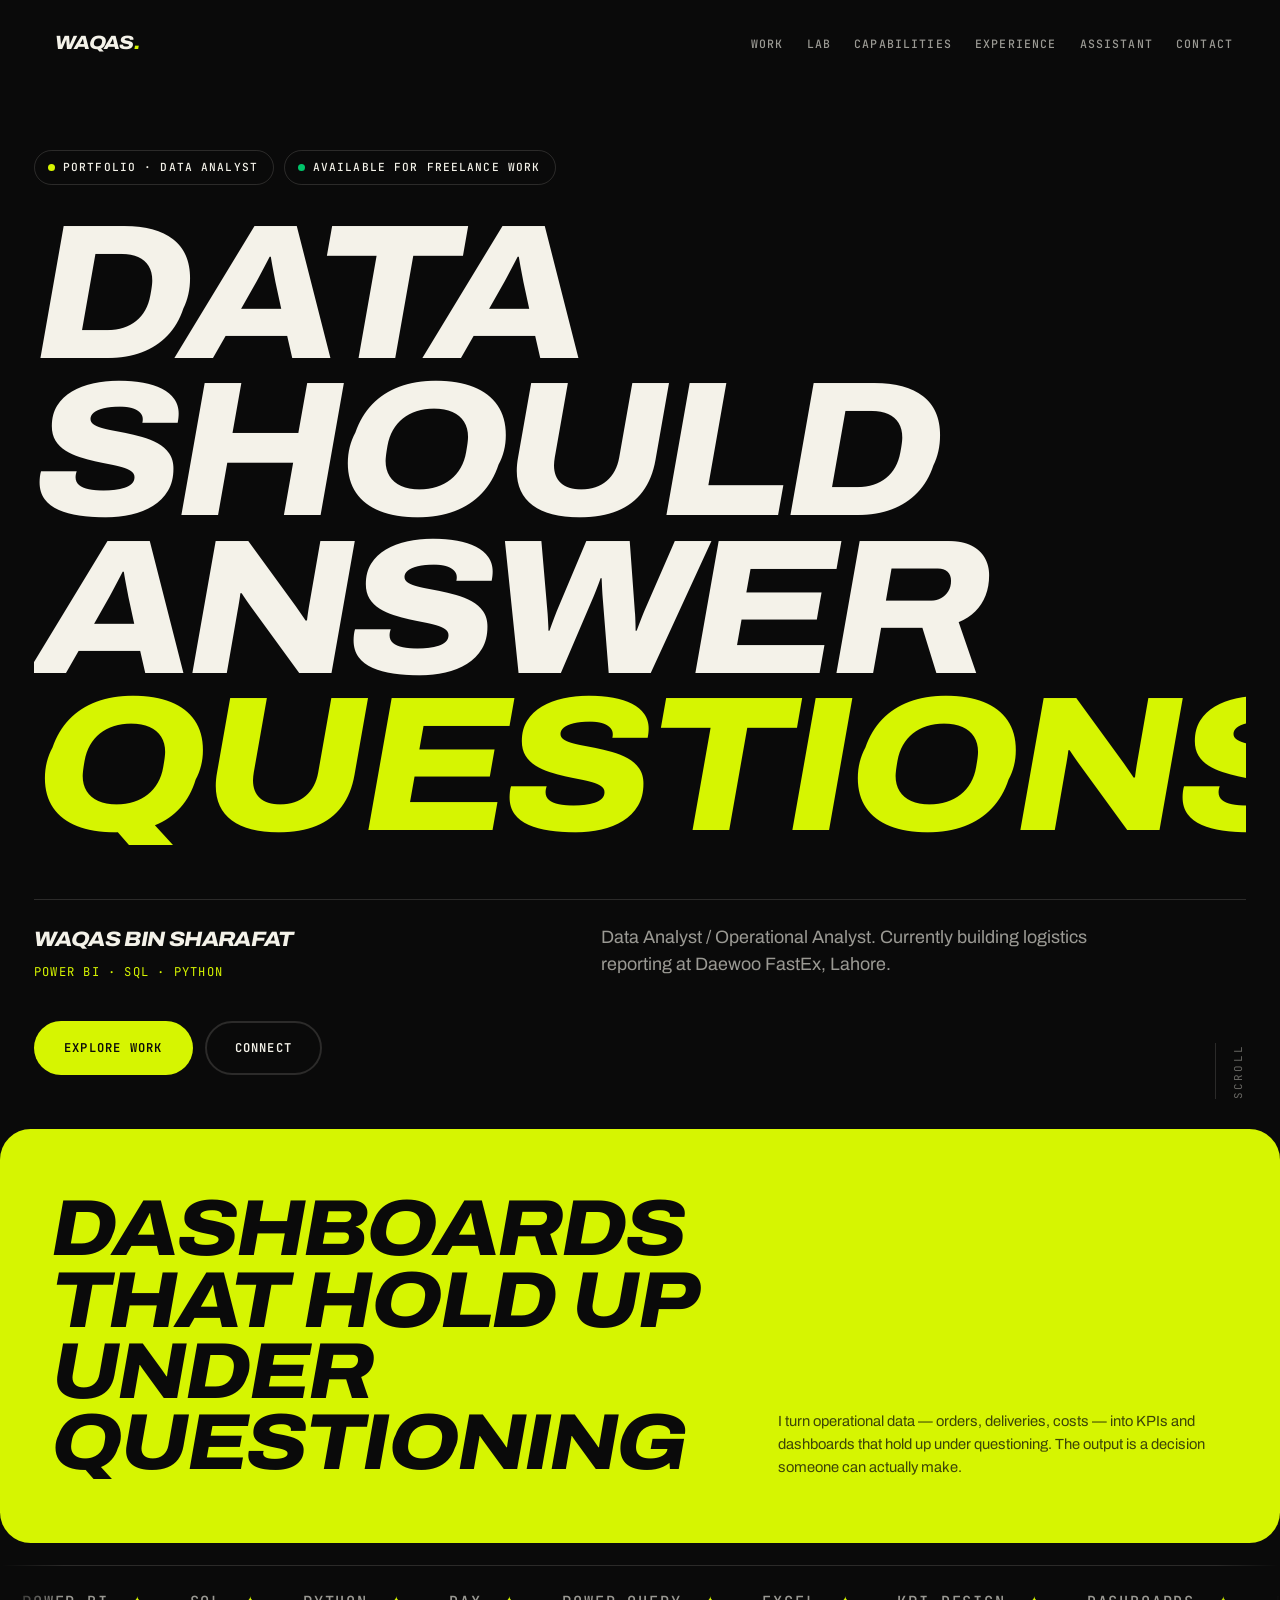
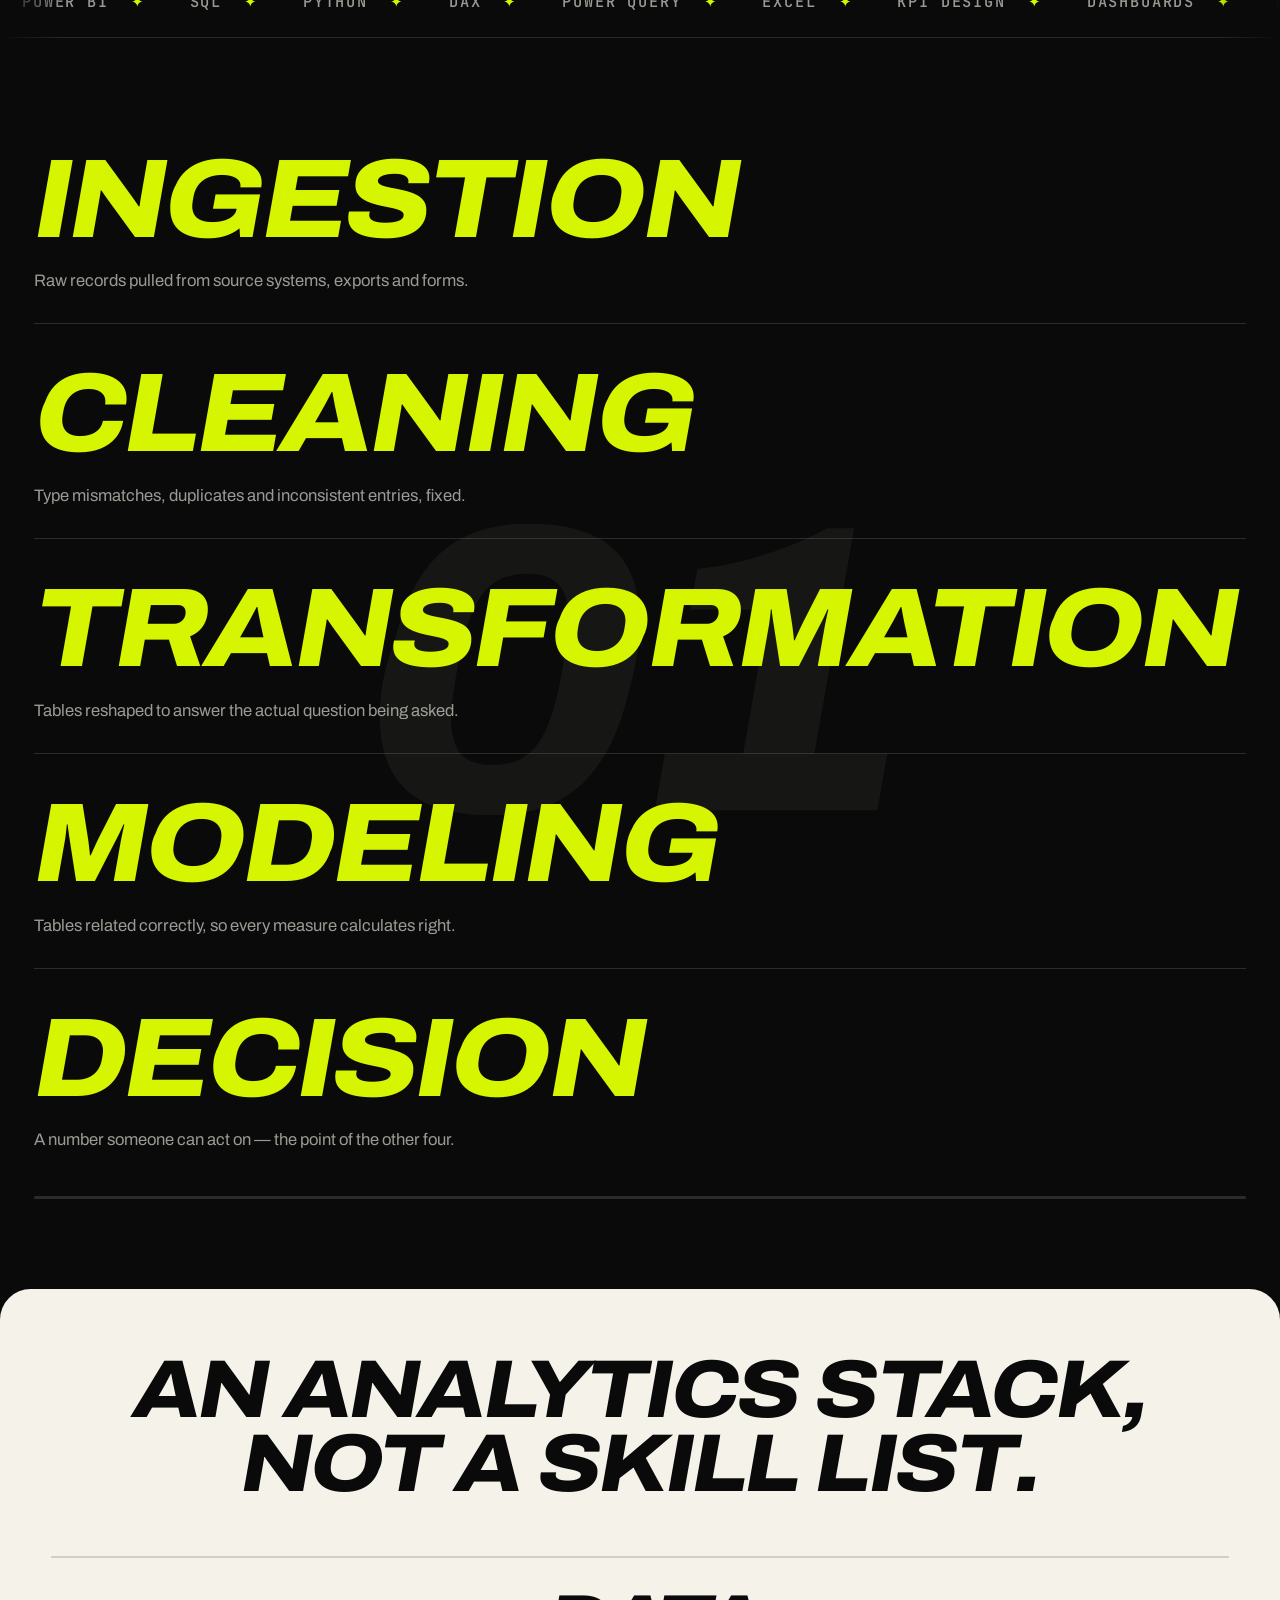
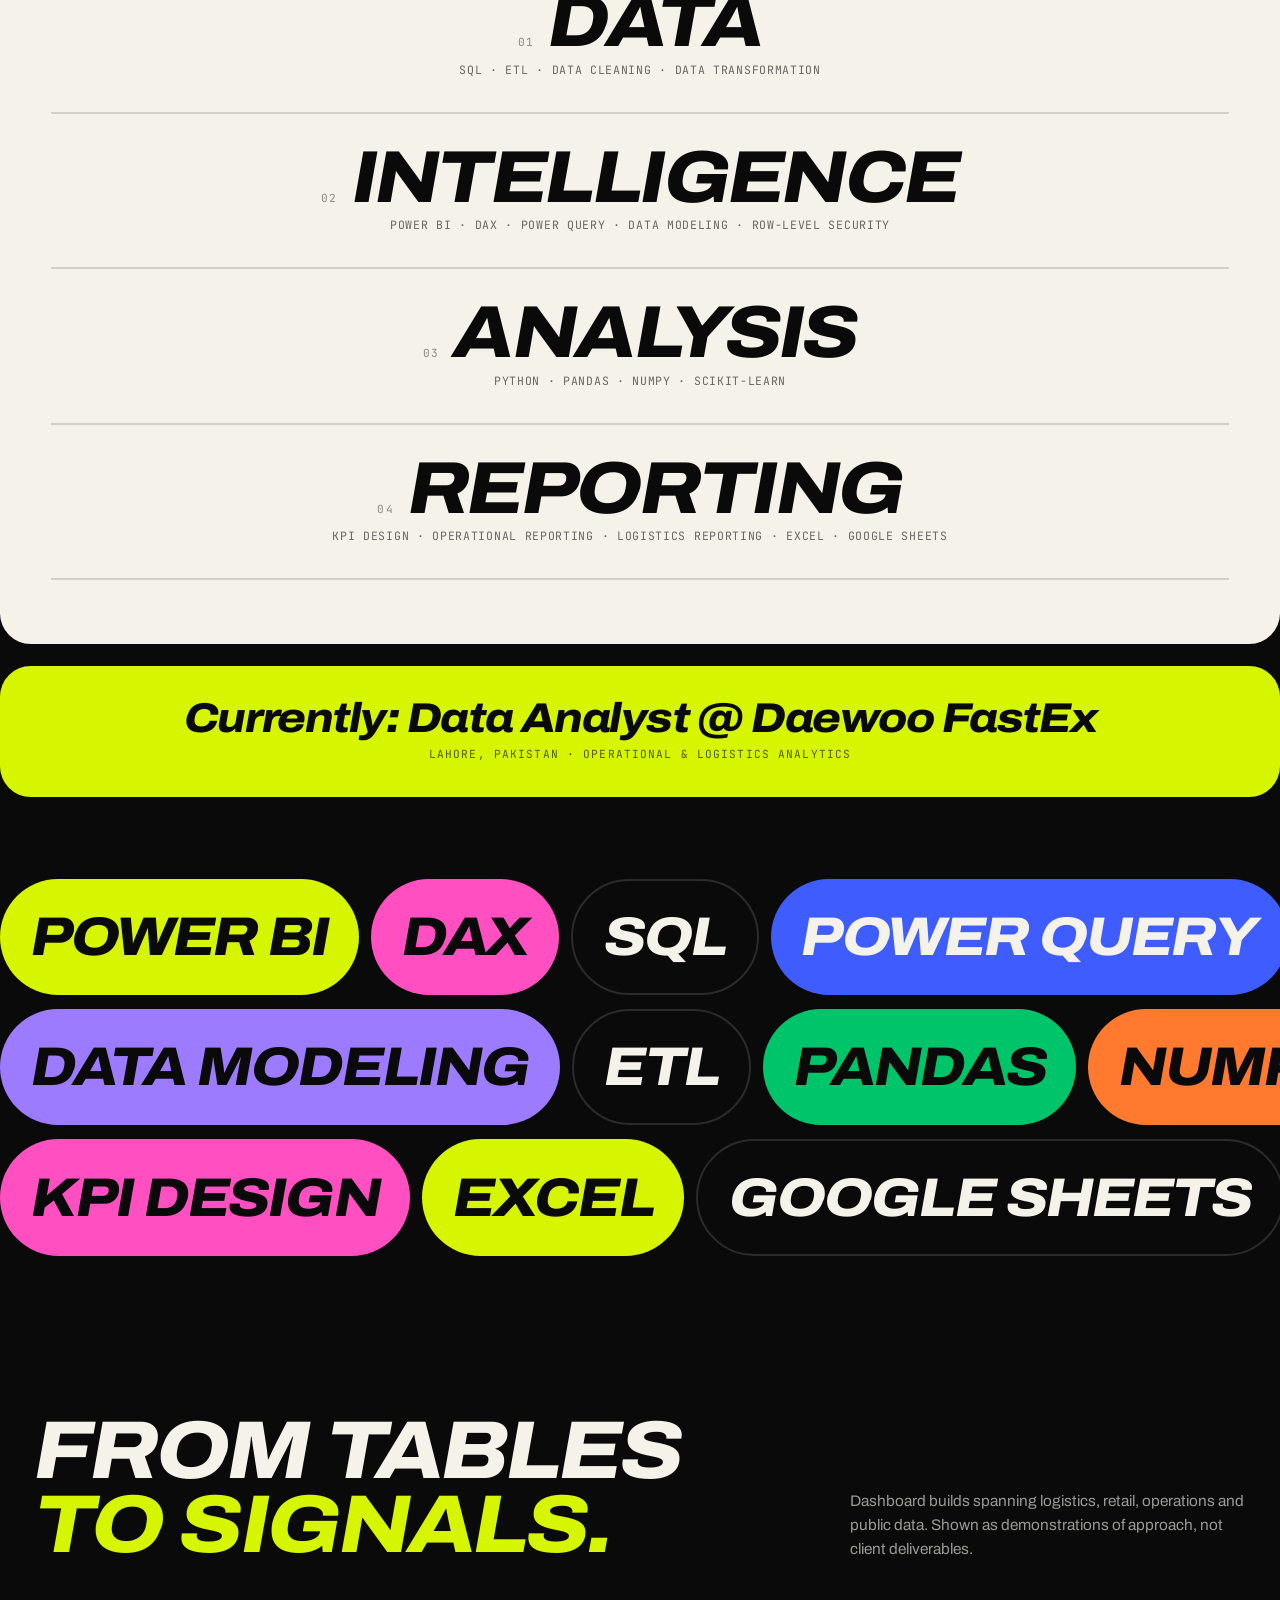
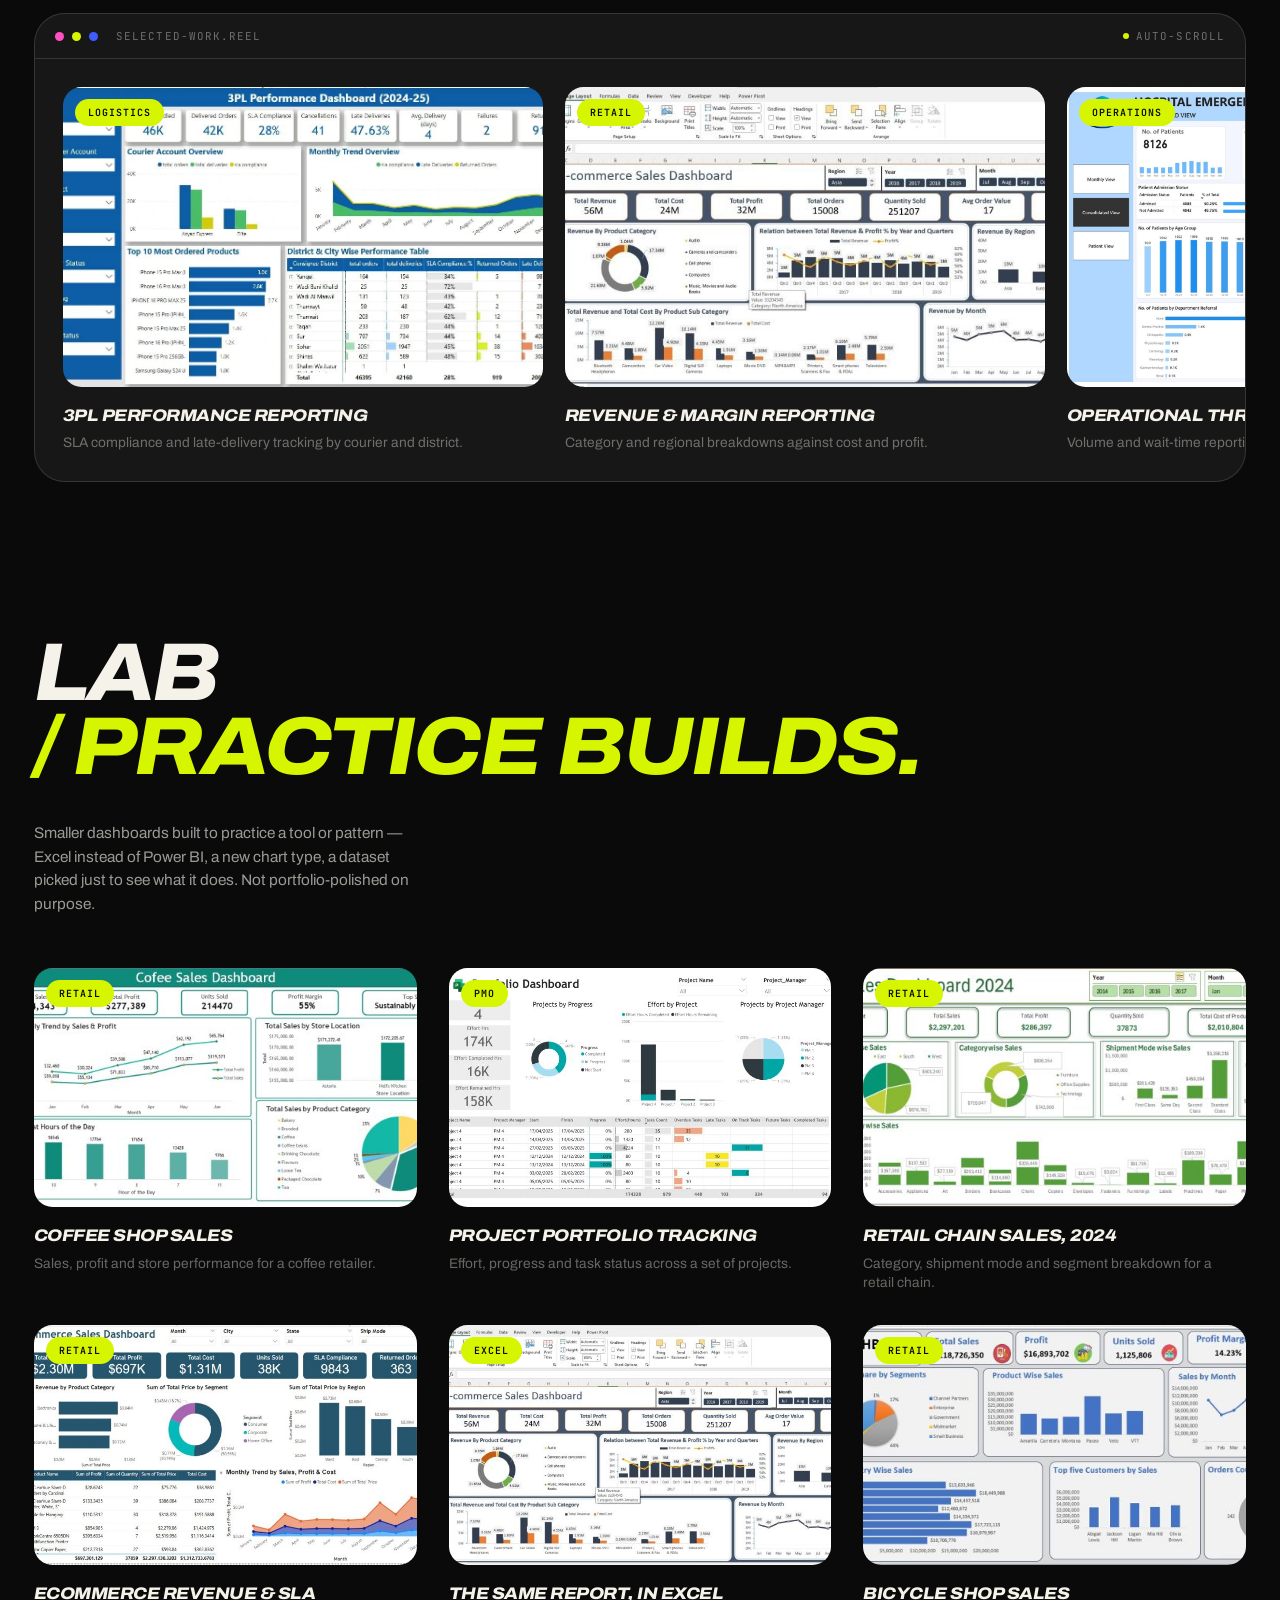
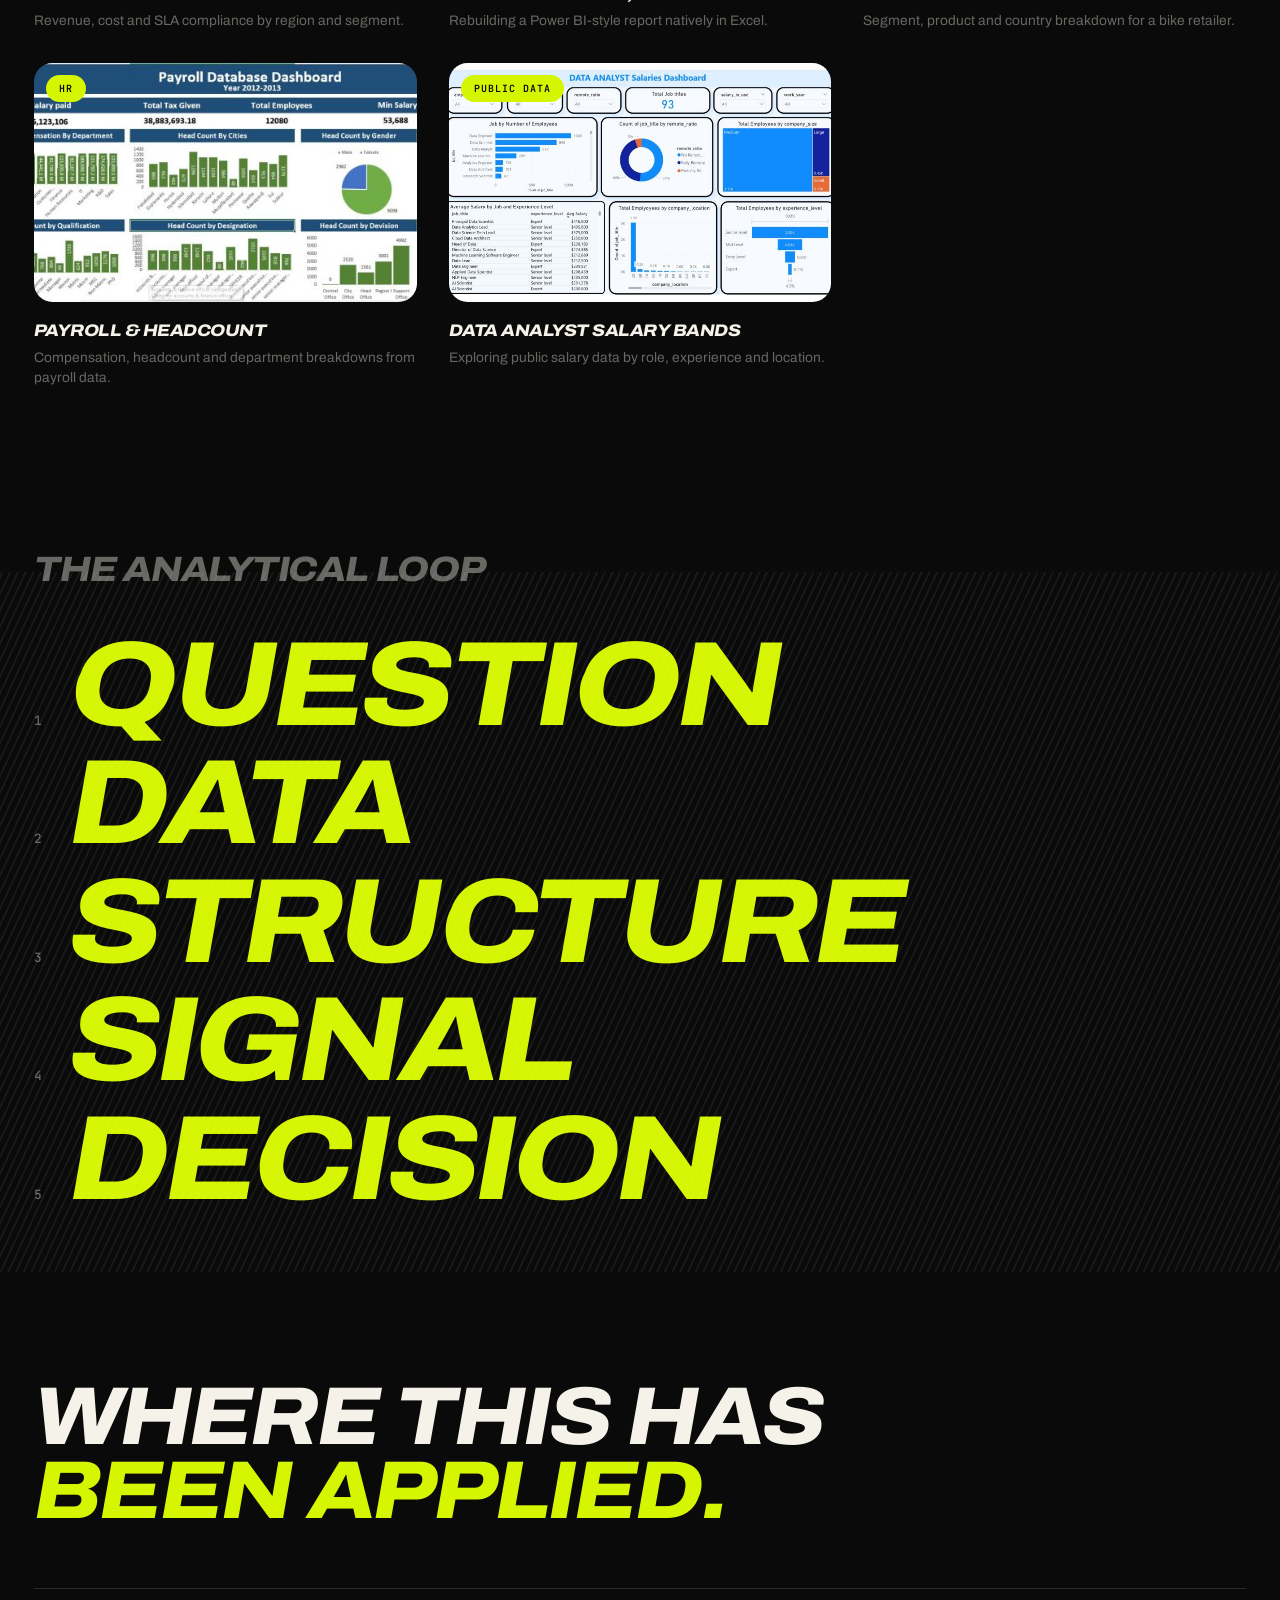
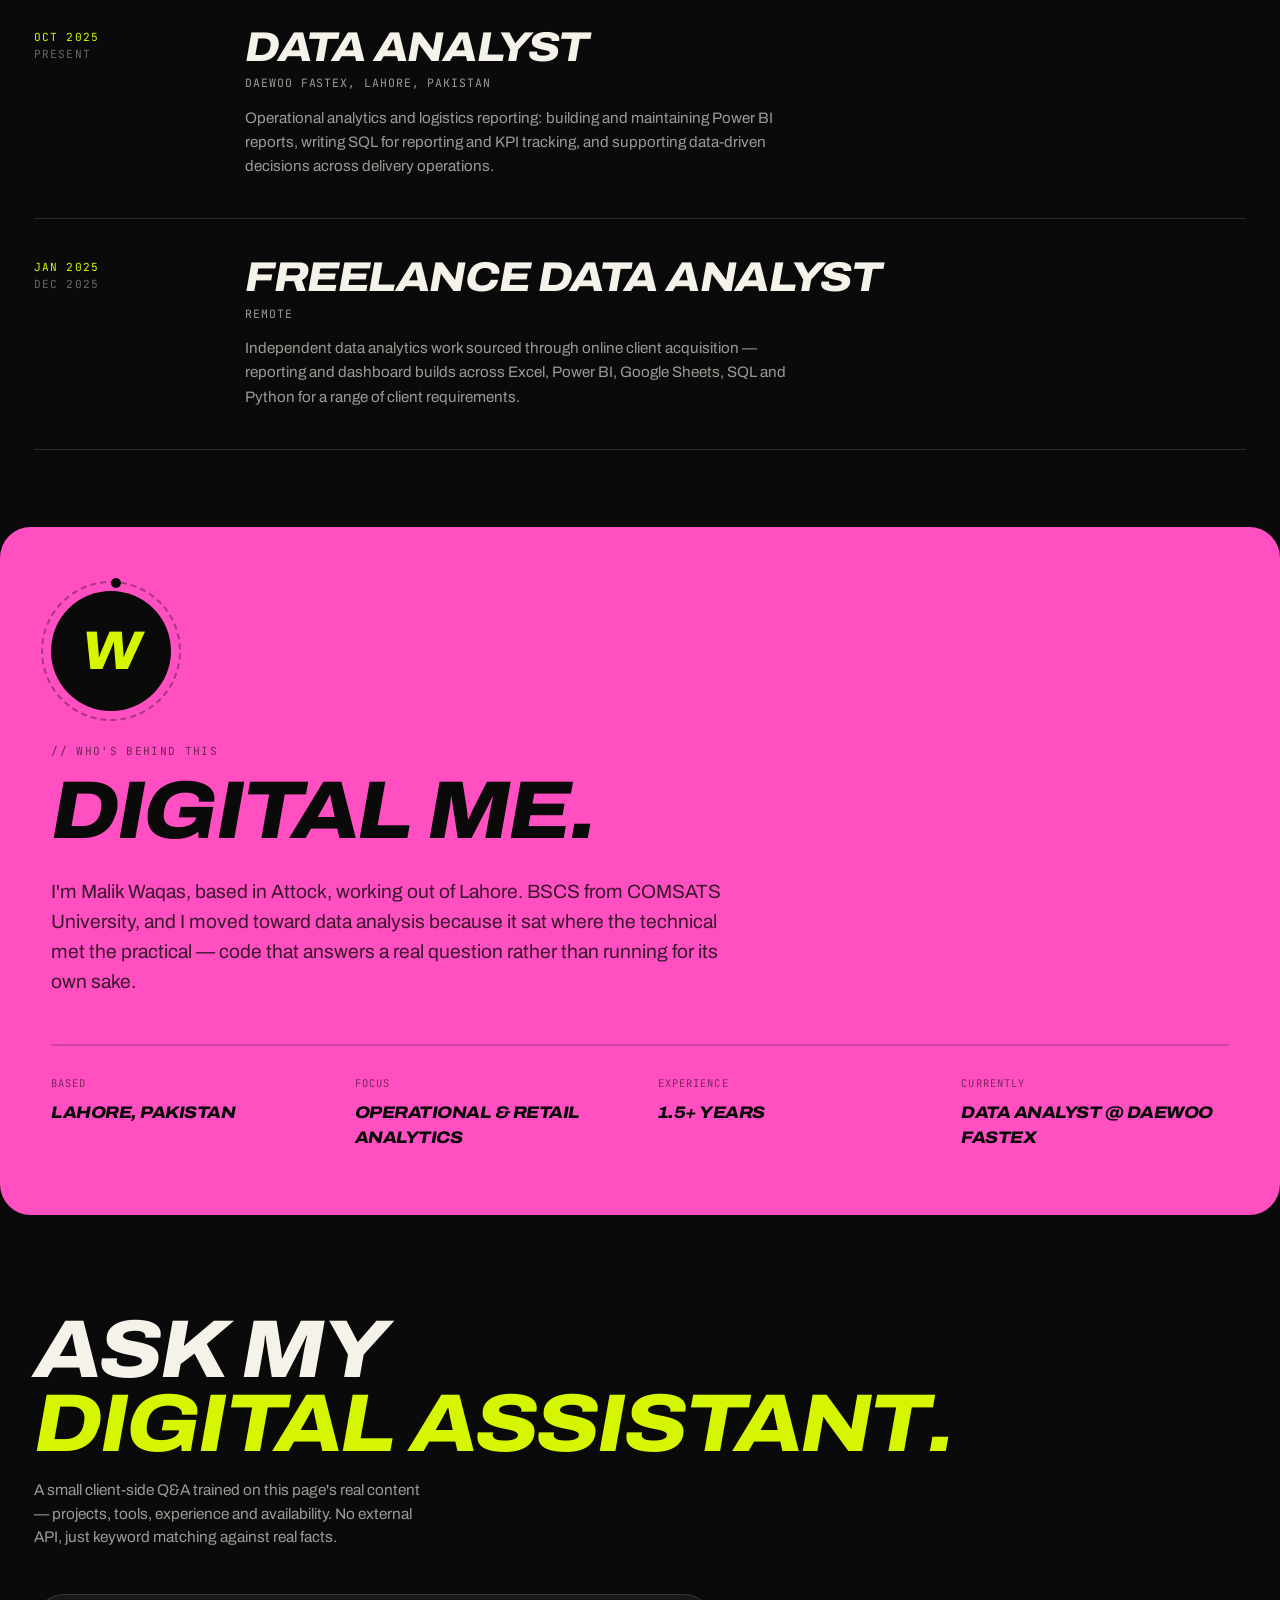
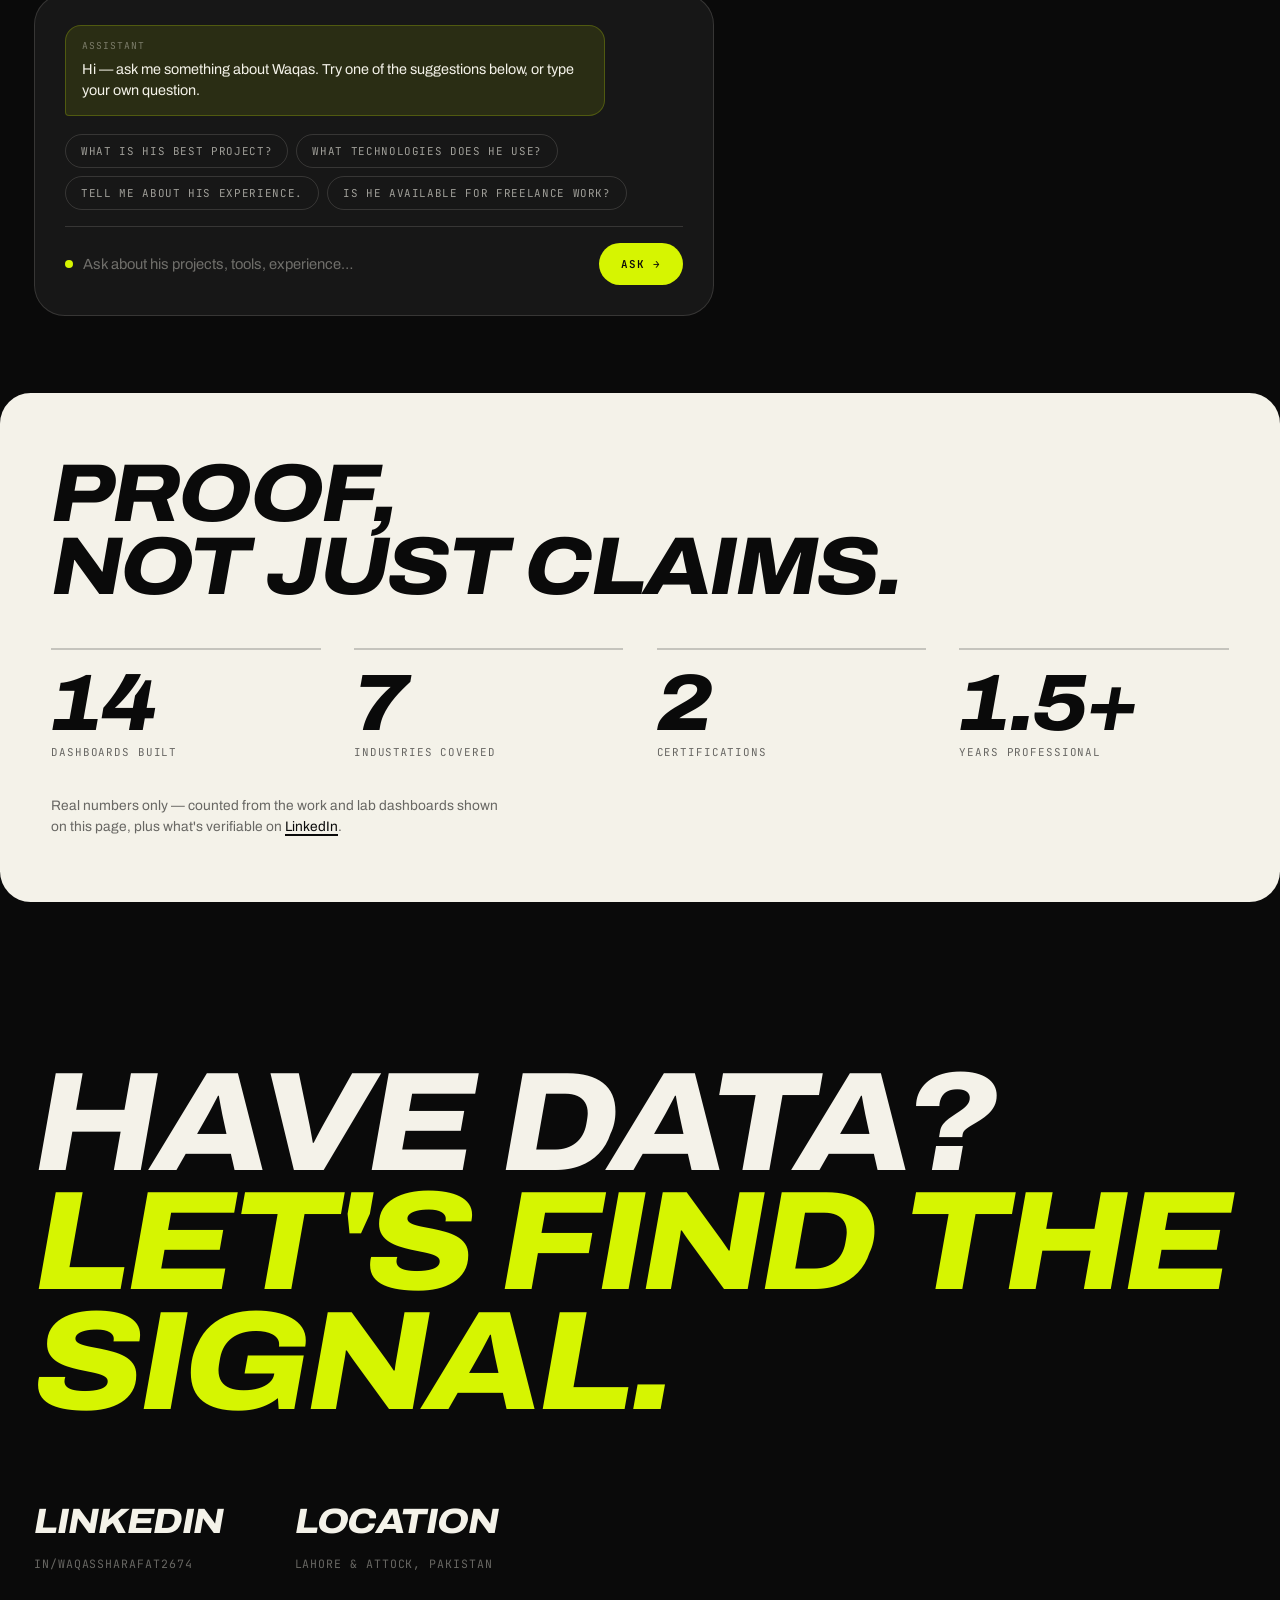
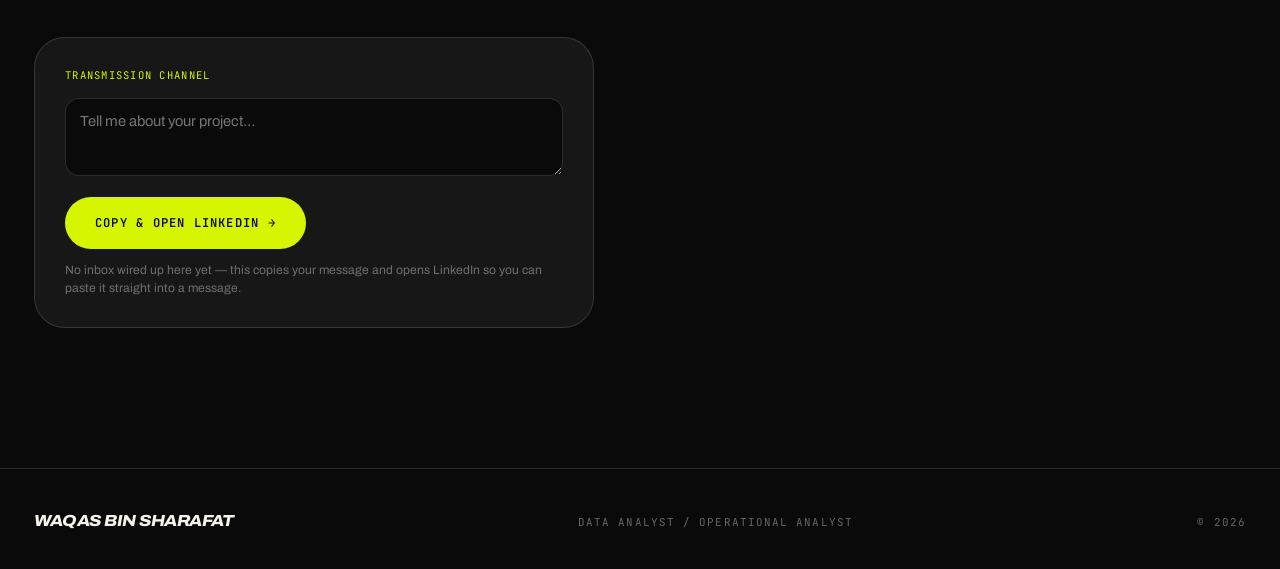
==== commit 2f9c93cd: "v13: preloader, split-text, motion graphics, tilt cards, parallax" ====
--- a/index.html
+++ b/index.html
@@ -7,7 +7,7 @@
 <meta name="description" content="Portfolio of Waqas bin Sharafat, Data Analyst and Operational Analyst working in logistics reporting, Power BI, SQL, Python and KPI design. Currently at Daewoo FastEx, Lahore.">
 <link rel="preconnect" href="https://fonts.googleapis.com">
 <link rel="preconnect" href="https://fonts.gstatic.com" crossorigin>
-<link href="https://fonts.googleapis.com/css2?family=Bricolage+Grotesque:opsz,wght@12..96,400..800&family=Instrument+Serif:ital@0;1&family=JetBrains+Mono:wght@400;500;600&family=Manrope:wght@400;500;600;700&display=swap" rel="stylesheet">
+<link href="https://fonts.googleapis.com/css2?family=Archivo:ital,wdth,wght@0,62..125,100..900;1,62..125,100..900&family=JetBrains+Mono:wght@400;500;600&display=swap" rel="stylesheet">
 <link rel="stylesheet" href="css/style.css">
 </head>
 <body>
@@ -83,9 +83,8 @@
           <p class="hero-role">Power BI · SQL · Python</p>
         </div>
         <p class="hero-statement" data-reveal>
-          I turn operational data — orders, deliveries, costs — into KPIs and
-          dashboards that hold up under questioning. The output is a decision
-          someone can actually make.
+          Data Analyst / Operational Analyst. Currently building logistics
+          reporting at Daewoo FastEx, Lahore.
         </p>
       </div>
 
@@ -98,6 +97,20 @@
     <div class="hero-scroll-cue" aria-hidden="true">
       <span class="scroll-line"><i></i></span>
       <span class="scroll-label">Scroll</span>
+    </div>
+  </section>
+
+  <!-- MANIFESTO — the big lime statement block -->
+  <section class="panel panel--lime" aria-label="What I do">
+    <div class="manifesto">
+      <h2 class="manifesto-title" data-reveal>
+        <span class="wipe-heading" data-wipe>Dashboards that hold up under questioning</span>
+      </h2>
+      <p class="manifesto-copy" data-reveal>
+        I turn operational data — orders, deliveries, costs — into KPIs and
+        dashboards that hold up under questioning. The output is a decision
+        someone can actually make.
+      </p>
     </div>
   </section>
 
@@ -150,8 +163,8 @@
   </section>
 
   <!-- SECTION 2 — CAPABILITIES -->
-  <section class="capabilities" id="capabilities" aria-label="Capabilities">
-    <h2 class="section-title section-title--split">
+  <section class="capabilities panel panel--cream" id="capabilities" aria-label="Capabilities">
+    <h2 class="section-title" style="max-width:none;text-align:center;margin-inline:auto;">
       <span data-reveal>An analytics stack,</span>
       <span class="accent" data-reveal>not a skill list.</span>
     </h2>
@@ -204,6 +217,45 @@
 
     </div>
   </section>
+
+  <div class="host-strip" data-reveal>
+    <h3>Currently: Data Analyst @ Daewoo FastEx</h3>
+    <p>Lahore, Pakistan · Operational &amp; Logistics Analytics</p>
+  </div>
+
+  <!-- TAG WALL — scrolling colour blocks -->
+  <div class="tagwall" aria-hidden="true">
+    <div class="tagrow">
+      <div class="tagrow-track">
+        <div class="tagrow-set">
+          <span class="tag tag--lime">Power BI</span><span class="tag tag--pink">DAX</span><span class="tag tag--outline">SQL</span><span class="tag tag--blue">Power Query</span><span class="tag tag--cream">Python</span>
+        </div>
+        <div class="tagrow-set">
+          <span class="tag tag--lime">Power BI</span><span class="tag tag--pink">DAX</span><span class="tag tag--outline">SQL</span><span class="tag tag--blue">Power Query</span><span class="tag tag--cream">Python</span>
+        </div>
+      </div>
+    </div>
+    <div class="tagrow">
+      <div class="tagrow-track">
+        <div class="tagrow-set">
+          <span class="tag tag--purple">Data Modeling</span><span class="tag tag--outline">ETL</span><span class="tag tag--green">Pandas</span><span class="tag tag--orange">NumPy</span><span class="tag tag--cream">Scikit-learn</span>
+        </div>
+        <div class="tagrow-set">
+          <span class="tag tag--purple">Data Modeling</span><span class="tag tag--outline">ETL</span><span class="tag tag--green">Pandas</span><span class="tag tag--orange">NumPy</span><span class="tag tag--cream">Scikit-learn</span>
+        </div>
+      </div>
+    </div>
+    <div class="tagrow">
+      <div class="tagrow-track">
+        <div class="tagrow-set">
+          <span class="tag tag--pink">KPI Design</span><span class="tag tag--lime">Excel</span><span class="tag tag--outline">Google Sheets</span><span class="tag tag--blue">Row-Level Security</span><span class="tag tag--green">Logistics Reporting</span>
+        </div>
+        <div class="tagrow-set">
+          <span class="tag tag--pink">KPI Design</span><span class="tag tag--lime">Excel</span><span class="tag tag--outline">Google Sheets</span><span class="tag tag--blue">Row-Level Security</span><span class="tag tag--green">Logistics Reporting</span>
+        </div>
+      </div>
+    </div>
+  </div>
 
   <!-- SECTION 3 — FROM TABLES TO SIGNALS -->
   <section class="work" id="work" aria-label="Selected reporting work">
@@ -583,7 +635,7 @@
   </section>
 
   <!-- SECTION 7 — DIGITAL ME -->
-  <section class="profile profile--fancy" id="profile" aria-label="Digital Me">
+  <section class="profile profile--fancy panel panel--pink" id="profile" aria-label="Digital Me">
     <div class="profile-particles" aria-hidden="true">
       <span></span><span></span><span></span><span></span><span></span><span></span>
     </div>
@@ -651,7 +703,7 @@
   </section>
 
   <!-- SECTION — PROOF -->
-  <section class="proof" id="proof" aria-label="Proof">
+  <section class="proof panel panel--cream" id="proof" aria-label="Proof">
     <h2 class="section-title">
       <span data-reveal>Proof,</span>
       <span class="accent" data-reveal>not just claims.</span>
--- a/css/style.css
+++ b/css/style.css
@@ -1,587 +1,391 @@
 /* =========================================================
    WAQAS BIN SHARAFAT — PORTFOLIO
-   Design system: warm cream ground, near-black ink, a
-   hairline data-grid backdrop, one electric violet signal
-   color, and a single typographic flourish (an italic
-   serif accent) used where a decision or result is named.
+   Design system: black canvas, acid-lime and hot-pink poster
+   blocks, cream rounded panels, heavy oblique display type,
+   and continuously moving tag marquees. Festival-poster
+   energy applied to an analytics portfolio.
    ========================================================= */
 
 :root{
-  --bg:        #f4f4ee;
-  --bg-raised: #ffffff;
-  --bg-line:   #e2e0d5;
-  --grid-line: rgba(20,20,14,0.055);
-  --ink:       #16160f;
-  --ink-dim:   #5b594e;
-  --ink-faint: #86847a;
-  --accent:    #5b5cff;
-  --accent-dim:#8586e0;
-  --accent-ink:#ffffff;
-
-  /* fixed light-on-dark tokens for scrim contexts (lightbox, image
-     overlays) that stay dark regardless of the page theme */
-  --scrim-ink:      #f4f4ee;
-  --scrim-ink-dim:  #cfcdc2;
-  --scrim-ink-faint:#a3a196;
-
-  --font-display: "Bricolage Grotesque", sans-serif;
+  --black:     #0a0a0a;
+  --black-soft:#141414;
+  --cream:     #f4f2e9;
+  --cream-dim: #d9d6c9;
+
+  --lime:      #d6f501;
+  --pink:      #ff4fc0;
+  --blue:      #3f5cff;
+  --green:     #00c46a;
+  --purple:    #9d7bff;
+  --orange:    #ff7a2f;
+
+  --bg:        var(--black);
+  --bg-raised: #171717;
+  --bg-line:   rgba(244,242,233,0.14);
+  --ink:       var(--cream);
+  --ink-dim:   rgba(244,242,233,0.62);
+  --ink-faint: rgba(244,242,233,0.40);
+  --accent:    var(--lime);
+  --accent-dim:rgba(214,245,1,0.5);
+  --accent-ink:#0a0a0a;
+
+  --scrim-ink:      #f4f2e9;
+  --scrim-ink-dim:  rgba(244,242,233,0.62);
+  --scrim-ink-faint:rgba(244,242,233,0.40);
+
+  --font-display: "Archivo", "Arial Black", sans-serif;
   --font-accent:  "Instrument Serif", serif;
   --font-mono:    "JetBrains Mono", monospace;
-  --font-body:    "Manrope", sans-serif;
-
-  --container: 1240px;
-  --edge: clamp(20px, 5vw, 72px);
+  --font-body:    "Archivo", system-ui, sans-serif;
+
+  --container: 1320px;
+  --edge: clamp(14px, 3vw, 34px);
+  --radius: clamp(18px, 2.4vw, 34px);
 
   --ease: cubic-bezier(.22,1,.36,1);
   --ease-out: cubic-bezier(.16,1,.3,1);
 }
 
+/* the heavy oblique poster voice */
+.display,
+h1, h2, h3,
+.hero-headline,
+.section-title,
+.contact-headline,
+.stack-name,
+.loop-heading{
+  font-family: var(--font-display);
+  font-weight: 800;
+  font-stretch: 112%;
+  font-style: italic;
+  letter-spacing: -0.035em;
+  line-height: 0.9;
+  margin: 0;
+  text-transform: uppercase;
+}
+
 *, *::before, *::after{ box-sizing: border-box; }
 
 html{
-  background: var(--bg);
+  background: var(--black);
   scroll-behavior: smooth;
 }
 
 body{
   position: relative;
   margin:0;
-  background: var(--bg);
+  background: var(--black);
   color: var(--ink);
   font-family: var(--font-body);
   font-size: 16px;
+  font-weight: 400;
   line-height: 1.5;
   -webkit-font-smoothing: antialiased;
   overflow-x: hidden;
 }
 
-/* ---------------------------------------------------------
-   GLOBAL BACKDROP — a faint, fixed data-grid. Replaces the
-   old scattered particle field: one quiet texture for the
-   whole page instead of a busy per-section effect.
-   --------------------------------------------------------- */
-body::before{
-  content:"";
-  position: fixed;
-  inset: 0;
-  z-index: -1;
-  pointer-events: none;
-  background-image:
-    linear-gradient(var(--grid-line) 1px, transparent 1px),
-    linear-gradient(90deg, var(--grid-line) 1px, transparent 1px);
-  background-size: 46px 46px;
-  background-position: center top;
-}
-body::after{
-  content:"";
-  position: fixed;
-  inset: 0;
-  z-index: -1;
-  pointer-events: none;
-  background: radial-gradient(ellipse 60% 40% at 82% 8%, rgba(91,92,255,0.07), transparent 60%);
-}
+/* no grid backdrop — the poster blocks carry the page */
+body::before, body::after{ display: none; }
 
 img{ max-width:100%; display:block; }
-
 a{ color: inherit; text-decoration: none; }
-
 ul, ol{ list-style: none; margin:0; padding:0; }
-
-h1,h2,h3{ font-family: var(--font-display); margin:0; font-weight:700; }
-
 p{ margin:0; }
 
+/* the one soft voice, used where a result is named */
 .accent{
-  color: var(--accent);
-  font-family: var(--font-accent);
+  color: var(--lime);
+  font-family: var(--font-display);
   font-style: italic;
-  font-weight: 400;
-  letter-spacing: 0;
-}
-.accent-dot{ color: var(--accent); }
+  font-weight: 800;
+  letter-spacing: -0.035em;
+}
+.accent-dot{ color: var(--lime); }
+
+/* ---------- section shells ---------- */
+.panel{
+  max-width: var(--container);
+  margin: 0 auto clamp(14px, 2vw, 22px);
+  border-radius: var(--radius);
+  padding: clamp(28px, 5vw, 76px) clamp(20px, 4vw, 64px);
+}
+.panel--cream{ background: var(--cream); color: var(--black); }
+.panel--lime{ background: var(--lime); color: var(--black); }
+.panel--pink{ background: var(--pink); color: var(--black); }
+
+.panel--cream .section-title,
+.panel--lime .section-title,
+.panel--cream h3,
+.panel--lime h3{ color: var(--black); }
+.panel--cream .accent{ color: var(--black); }
+.panel--lime .accent{ color: var(--black); }
 
 /* ---------- utility: section title ---------- */
 .section-title{
-  font-family: var(--font-display);
-  font-weight: 700;
-  font-size: clamp(2.3rem, 5.8vw, 4.6rem);
-  line-height: 0.98;
-  letter-spacing: -0.025em;
+  font-size: clamp(2.2rem, 6.4vw, 5.4rem);
   display: block;
-  max-width: 17ch;
+  max-width: 18ch;
 }
 .section-title span{ display:block; }
-.section-title .accent{ font-size: 1.04em; }
-.section-title--small{ font-size: clamp(1.6rem, 3vw, 2.4rem); max-width: 20ch; }
-
-/* ---------- utility: continuous ticker marquee (text) ---------- */
-.ticker{
-  position: relative;
-  width: 100%;
-  overflow: hidden;
-  border-top: 1px solid var(--bg-line);
-  border-bottom: 1px solid var(--bg-line);
-  padding: clamp(14px, 2vw, 20px) 0;
-  -webkit-mask-image: linear-gradient(90deg, transparent, #000 6%, #000 94%, transparent);
-  mask-image: linear-gradient(90deg, transparent, #000 6%, #000 94%, transparent);
-}
-.ticker-track{
-  display:flex;
-  width: max-content;
-  animation: ticker-scroll 26s linear infinite;
-}
-.ticker:hover .ticker-track{ animation-play-state: paused; }
-.ticker-set{
-  display:flex;
-  align-items:center;
-  flex-shrink: 0;
-}
-.ticker-set span{
-  display:inline-flex;
-  align-items:center;
-  gap: 20px;
-  font-family: var(--font-display);
-  font-weight: 700;
-  font-size: clamp(1.1rem, 2.4vw, 1.6rem);
-  letter-spacing: -0.01em;
-  color: var(--ink);
-  white-space: nowrap;
-  padding: 0 20px;
-}
-.ticker-set span::after{
-  content: "—";
-  color: var(--accent);
-  font-weight: 400;
-  margin-left: 20px;
-}
-@keyframes ticker-scroll{
-  from{ transform: translateX(0); }
-  to{ transform: translateX(-50%); }
-}
-@media (prefers-reduced-motion: reduce){
-  .ticker-track{ animation: none; }
-}
+.section-title--small{ font-size: clamp(1.7rem, 3.4vw, 2.8rem); max-width: 20ch; }
 
 /* ---------- utility: eyebrow badge ---------- */
-.badge{
+.badge, .status-pill{
   display: inline-flex;
   align-items: center;
   gap: 8px;
   font-family: var(--font-mono);
-  font-size: 0.76rem;
-  letter-spacing: 0.06em;
+  font-size: 0.7rem;
+  font-weight: 500;
+  letter-spacing: 0.1em;
   text-transform: uppercase;
-  color: var(--ink-dim);
+  color: var(--ink);
   border: 1px solid var(--bg-line);
-  background: rgba(22,22,15,0.025);
+  background: transparent;
   border-radius: 999px;
-  padding: 7px 14px 7px 12px;
-}
-.badge-dot{
-  width: 6px; height: 6px;
+  padding: 8px 15px 8px 13px;
+}
+.badge-dot, .status-dot{
+  width: 7px; height: 7px;
   border-radius: 50%;
-  background: var(--accent);
-  box-shadow: 0 0 0 3px rgba(91,92,255,0.14);
+  background: var(--lime);
   flex: none;
 }
-
-/* ---------- utility: corner brackets ---------- */
-.corner-bracket{
-  position: absolute;
-  width: 22px; height: 22px;
-  opacity: 0.55;
-  pointer-events: none;
-}
-.corner-bracket--tl{ top: 0; left: 0; border-top: 1.5px solid var(--accent); border-left: 1.5px solid var(--accent); }
-.corner-bracket--tr{ top: 0; right: 0; border-top: 1.5px solid var(--accent); border-right: 1.5px solid var(--accent); }
-.corner-bracket--bl{ bottom: 0; left: 0; border-bottom: 1.5px solid var(--accent); border-left: 1.5px solid var(--accent); }
-.corner-bracket--br{ bottom: 0; right: 0; border-bottom: 1.5px solid var(--accent); border-right: 1.5px solid var(--accent); }
+.status-dot{ background: var(--green); animation: statusPulse 2.2s ease-in-out infinite; }
+@keyframes statusPulse{
+  0%,100%{ box-shadow: 0 0 0 0 rgba(0,196,106,0.5); }
+  70%{ box-shadow: 0 0 0 7px rgba(0,196,106,0); }
+}
+
+.corner-bracket{ display: none; }
 
 /* =========================================================
    SKIP LINK / FOCUS
    ========================================================= */
 .skip-link{
-  position:absolute;
-  left:-999px;
-  top:auto;
-  background: var(--accent);
-  color: var(--accent-ink);
-  padding: 10px 16px;
-  font-family: var(--font-body);
-  font-weight:600;
-  z-index: 999;
-}
-.skip-link:focus{
-  left: 16px;
-  top: 16px;
-}
-
-:focus-visible{
-  outline: 2px solid var(--accent);
-  outline-offset: 3px;
-}
-
-/* =========================================================
-   CUSTOM CURSOR (desktop only)
+  position:absolute; left:-999px; top:auto;
+  background: var(--lime); color: var(--black);
+  padding: 10px 16px; font-weight:700; z-index: 999;
+}
+.skip-link:focus{ left: 16px; top: 16px; }
+:focus-visible{ outline: 2px solid var(--lime); outline-offset: 3px; }
+
+/* =========================================================
+   CUSTOM CURSOR
    ========================================================= */
 .cursor-dot, .cursor-label{
-  position: fixed;
-  top:0; left:0;
-  pointer-events:none;
-  z-index: 9999;
+  position: fixed; top:0; left:0;
+  pointer-events:none; z-index: 9999;
   transform: translate(-50%,-50%);
   will-change: transform, opacity;
 }
 .cursor-dot{
-  width: 8px; height: 8px;
-  border-radius: 50%;
-  background: var(--accent);
-  opacity: 0;
+  width: 10px; height: 10px; border-radius: 50%;
+  background: var(--lime); opacity: 0;
+  mix-blend-mode: difference;
   transition: opacity .2s ease, width .25s var(--ease), height .25s var(--ease), background .25s ease;
 }
-.cursor-label{
-  opacity: 0;
-  transition: opacity .2s ease;
-}
+.cursor-label{ opacity: 0; transition: opacity .2s ease; }
 .cursor-label span{
   display:inline-block;
   transform: translate(-50%,-50%);
   font-family: var(--font-mono);
-  font-size: 11px;
-  font-weight: 500;
-  letter-spacing: 0.06em;
-  color: var(--bg);
-  background: var(--accent);
-  padding: 7px 12px 6px;
-  border-radius: 999px;
-  white-space: nowrap;
-}
-
+  font-size: 10px; font-weight: 500;
+  letter-spacing: 0.1em; text-transform: uppercase;
+  color: var(--black); background: var(--lime);
+  padding: 8px 13px 7px; border-radius: 999px; white-space: nowrap;
+}
 .has-custom-cursor .cursor-dot{ opacity: 1; }
 .has-custom-cursor .cursor-dot.is-hovering{
-  width: 44px; height: 44px;
-  background: transparent;
-  border: 1.5px solid var(--accent);
+  width: 52px; height: 52px; background: transparent;
+  border: 2px solid var(--lime); mix-blend-mode: normal;
 }
 .has-custom-cursor .cursor-dot.is-hidden,
 .has-custom-cursor .cursor-label.is-hidden{ opacity:0; }
 .has-custom-cursor .cursor-label.is-active{ opacity:1; }
-
-@media (pointer: coarse){
-  .cursor-dot, .cursor-label{ display:none; }
-}
+@media (pointer: coarse){ .cursor-dot, .cursor-label{ display:none; } }
 
 /* =========================================================
    HEADER / NAV
    ========================================================= */
 .site-header{
-  position: fixed;
-  top:0; left:0; right:0;
-  z-index: 500;
-  padding: clamp(14px, 2.4vw, 26px) var(--edge) 0;
+  position: fixed; top:0; left:0; right:0; z-index: 500;
+  padding: clamp(10px, 1.6vw, 18px) var(--edge) 0;
 }
 .header-inner{
-  display:flex;
-  align-items:center;
-  justify-content: space-between;
-  padding-bottom: 14px;
-  border-bottom: 1px solid transparent;
-  transition: border-color .4s ease, background-color .4s ease;
-}
-.site-header.is-scrolled{
-  backdrop-filter: blur(10px);
-  -webkit-backdrop-filter: blur(10px);
-  background: linear-gradient(var(--bg) 60%, transparent);
+  display:flex; align-items:center; justify-content: space-between;
+  gap: 16px;
+  padding: 10px 12px 10px 20px;
+  border-radius: 999px;
+  border: 1px solid transparent;
+  transition: border-color .4s ease, background-color .4s ease, backdrop-filter .4s ease;
 }
 .site-header.is-scrolled .header-inner{
-  border-bottom-color: var(--bg-line);
-}
-@media (max-width: 720px){
-  .site-header{
-    background: rgba(244,244,238,0.78);
-    backdrop-filter: blur(16px);
-    -webkit-backdrop-filter: blur(16px);
-  }
-  .site-header .header-inner{ border-bottom-color: var(--bg-line); }
+  background: rgba(10,10,10,0.72);
+  border-color: var(--bg-line);
+  backdrop-filter: blur(14px);
+  -webkit-backdrop-filter: blur(14px);
 }
 
 .mark{
   font-family: var(--font-display);
-  font-weight: 800;
-  font-size: 1.15rem;
-  letter-spacing: -0.02em;
-}
-.mark-dot{ color: var(--accent); }
-
-.primary-nav ul{
-  display:flex;
-  gap: clamp(20px, 2.6vw, 40px);
-}
+  font-weight: 800; font-style: italic; font-stretch: 112%;
+  font-size: 1.2rem; letter-spacing: -0.035em;
+  text-transform: uppercase; color: var(--cream);
+}
+.mark-dot{ color: var(--lime); }
+
+.primary-nav ul{ display:flex; gap: clamp(14px, 1.8vw, 28px); }
 .primary-nav a{
   font-family: var(--font-mono);
-  font-size: 0.78rem;
-  font-weight: 500;
-  text-transform: uppercase;
-  letter-spacing: 0.05em;
+  font-size: 0.72rem; font-weight: 500;
+  text-transform: uppercase; letter-spacing: 0.1em;
   color: var(--ink-dim);
-  position: relative;
-  padding: 4px 0;
+  position: relative; padding: 4px 0;
   transition: color .25s ease;
 }
-.primary-nav a:hover,
-.primary-nav a:focus-visible{ color: var(--ink); }
+.primary-nav a:hover, .primary-nav a:focus-visible{ color: var(--lime); }
 .primary-nav a::after{
-  content:"";
-  position:absolute;
-  left:0; right:100%;
-  bottom:0;
-  height:1px;
-  background: var(--accent);
+  content:""; position:absolute; left:0; right:100%; bottom:0;
+  height:1.5px; background: var(--lime);
   transition: right .3s var(--ease);
 }
-.primary-nav a:hover::after,
-.primary-nav a:focus-visible::after{ right:0; }
-
-@media (max-width: 780px){
-  .primary-nav{ display:none; }
-}
+.primary-nav a:hover::after, .primary-nav a:focus-visible::after{ right:0; }
+@media (max-width: 900px){ .primary-nav{ display:none; } }
 
 .menu-toggle{
-  display:none;
-  align-items:center;
-  gap: 10px;
-  background:none;
-  border:none;
-  color: var(--ink);
-  font-family: var(--font-body);
-  cursor:pointer;
-  padding: 6px 0;
-}
-.menu-toggle-icon{
-  display:flex;
-  flex-direction:column;
-  gap:5px;
-}
+  display:none; align-items:center; gap: 10px;
+  background: var(--lime); border:none; color: var(--black);
+  font-family: var(--font-mono); font-size: 0.72rem;
+  font-weight: 600; text-transform: uppercase; letter-spacing: 0.1em;
+  cursor:pointer; padding: 10px 18px; border-radius: 999px;
+}
+.menu-toggle-icon{ display:flex; flex-direction:column; gap:4px; }
 .menu-toggle-icon i{
-  display:block;
-  width: 22px;
-  height: 1.5px;
-  background: var(--ink);
+  display:block; width: 18px; height: 2px; background: var(--black);
   transition: transform .3s var(--ease), opacity .3s var(--ease);
 }
-.menu-toggle[aria-expanded="true"] .menu-toggle-icon i:first-child{
-  transform: translateY(3.25px) rotate(45deg);
-}
-.menu-toggle[aria-expanded="true"] .menu-toggle-icon i:last-child{
-  transform: translateY(-3.25px) rotate(-45deg);
-}
-
-@media (max-width: 780px){
-  .menu-toggle{ display:flex; }
-}
+.menu-toggle[aria-expanded="true"] .menu-toggle-icon i:first-child{ transform: translateY(3px) rotate(45deg); }
+.menu-toggle[aria-expanded="true"] .menu-toggle-icon i:last-child{ transform: translateY(-3px) rotate(-45deg); }
+@media (max-width: 900px){ .menu-toggle{ display:flex; } }
 
 .mobile-menu{
-  position: fixed;
-  inset:0;
-  background: var(--bg);
-  z-index: 480;
+  position: fixed; inset:0; background: var(--lime); z-index: 480;
   padding: 100px var(--edge) 40px;
   transform: translateY(-100%);
   transition: transform .5s var(--ease);
 }
-.mobile-menu:not([hidden]){
-  display:flex;
-  flex-direction:column;
-  justify-content: space-between;
-}
+.mobile-menu:not([hidden]){ display:flex; flex-direction:column; justify-content: space-between; }
 .mobile-menu[data-open="true"]{ transform: translateY(0); }
-.mobile-menu ul{
-  display:flex;
-  flex-direction:column;
-  gap: 4px;
-}
+.mobile-menu ul{ display:flex; flex-direction:column; gap: 0; }
 .mobile-menu a{
   font-family: var(--font-display);
-  font-size: clamp(2.1rem, 9vw, 3rem);
-  font-weight: 600;
-  color: var(--ink);
-  padding: 9px 0;
-  display:inline-block;
+  font-size: clamp(2.2rem, 10vw, 3.4rem);
+  font-weight: 800; font-style: italic; font-stretch: 112%;
+  letter-spacing: -0.035em; text-transform: uppercase;
+  color: var(--black); padding: 6px 0; display:inline-block;
 }
 .mobile-menu-foot{
-  display:flex;
-  justify-content: space-between;
-  color: var(--ink-dim);
-  font-size: 0.88rem;
-  border-top: 1px solid var(--bg-line);
-  padding-top: 20px;
-}
-.mobile-menu-foot a{ color: var(--accent); }
-
-/* =========================================================
-   HERO
+  display:flex; justify-content: space-between;
+  font-family: var(--font-mono); font-size: 0.72rem;
+  text-transform: uppercase; letter-spacing: 0.08em;
+  color: var(--black);
+  border-top: 2px solid var(--black); padding-top: 20px;
+}
+.mobile-menu-foot a{ color: var(--black); }
+
+/* =========================================================
+   HERO — giant poster wordmark on black
    ========================================================= */
 .hero{
   position: relative;
-  min-height: 100svh;
-  display:flex;
-  flex-direction: column;
-  justify-content: center;
-  padding: 140px var(--edge) 70px;
+  min-height: 92svh;
+  display:flex; flex-direction: column; justify-content: center;
+  padding: clamp(110px, 16vw, 150px) var(--edge) clamp(30px, 5vw, 54px);
   overflow: hidden;
 }
-
-.hero-decor{
-  position:absolute;
-  top: clamp(92px, 13vw, 128px);
-  left: var(--edge);
-  right: var(--edge);
-  bottom: clamp(18px, 3vw, 34px);
-  z-index:0;
-  pointer-events:none;
-}
-
+.hero-decor{ display:none; }
 .hero-inner{ position:relative; z-index:1; max-width: var(--container); margin:0 auto; width:100%; }
 
 .hero-kicker{
-  margin-bottom: 28px;
-  display:flex;
-  flex-wrap: wrap;
-  align-items:center;
-  gap: 10px;
-}
-.status-pill{
-  display:inline-flex;
-  align-items:center;
-  gap: 8px;
-  font-family: var(--font-mono);
-  font-size: 0.76rem;
-  letter-spacing: 0.02em;
-  color: var(--ink-dim);
-  border: 1px solid var(--bg-line);
-  background: var(--bg-raised);
-  border-radius: 999px;
-  padding: 7px 14px 7px 12px;
-}
-.status-dot{
-  width: 6px; height: 6px;
-  border-radius: 50%;
-  background: #2fbf6d;
-  box-shadow: 0 0 0 3px rgba(47,191,109,0.16);
-  animation: statusPulse 2.2s ease-in-out infinite;
-}
-@keyframes statusPulse{
-  0%,100%{ box-shadow: 0 0 0 3px rgba(47,191,109,0.16); }
-  50%{ box-shadow: 0 0 0 5px rgba(47,191,109,0.1); }
-}
-
-.hero-ctas{
-  display:flex;
-  flex-wrap: wrap;
-  gap: 14px;
-  margin-top: clamp(28px, 4vw, 44px);
-}
-.btn{
-  display:inline-flex;
-  align-items:center;
-  gap: 8px;
-  font-family: var(--font-display);
-  font-size: 0.98rem;
-  font-weight: 700;
-  letter-spacing: -0.01em;
-  padding: 16px 30px;
-  border-radius: 999px;
-  transition: transform .3s var(--ease), box-shadow .3s var(--ease), background .3s ease, border-color .3s ease;
-}
-.btn-primary{
-  background: var(--accent);
-  color: var(--accent-ink);
-  box-shadow: 0 14px 30px -14px rgba(91,92,255,0.55);
-}
-.btn-primary:hover{ transform: translateY(-2px); box-shadow: 0 18px 36px -14px rgba(91,92,255,0.6); }
-.btn-secondary{
-  background: transparent;
-  color: var(--ink);
-  border: 1px solid var(--bg-line);
-}
-.btn-secondary:hover{ border-color: var(--accent); color: var(--accent); transform: translateY(-2px); }
+  margin-bottom: clamp(18px, 3vw, 30px);
+  display:flex; flex-wrap: wrap; align-items:center; gap: 10px;
+}
 
 .hero-headline{
-  font-size: clamp(3rem, 10.4vw, 8.4rem);
-  line-height: 0.92;
-  letter-spacing: -0.035em;
-  font-weight: 700;
-  margin-bottom: clamp(36px, 6vw, 60px);
+  font-size: clamp(3.2rem, 15vw, 12rem);
+  line-height: 0.82;
+  letter-spacing: -0.045em;
+  margin-bottom: clamp(30px, 5vw, 54px);
+  color: var(--cream);
 }
 .hero-headline .line{ display:block; overflow:hidden; }
-.hero-headline .accent{ font-size: 1.02em; }
+.hero-headline .accent{ font-size: 1em; }
 
 .hero-meta{
   display:grid;
-  grid-template-columns: 1fr 1.15fr;
-  gap: clamp(24px, 5vw, 64px);
-  max-width: 1080px;
+  grid-template-columns: 1fr 1.25fr;
+  gap: clamp(20px, 4vw, 56px);
   border-top: 1px solid var(--bg-line);
-  padding-top: 26px;
+  padding-top: 24px;
 }
 .hero-person{
   font-family: var(--font-display);
-  font-size: 1.15rem;
-  font-weight: 600;
+  font-weight: 800; font-style: italic; font-stretch: 112%;
+  text-transform: uppercase; letter-spacing: -0.03em;
+  font-size: 1.3rem;
 }
 .hero-role{
-  color: var(--ink-dim);
-  font-size: 0.9rem;
-  margin-top: 6px;
+  font-family: var(--font-mono);
+  color: var(--lime); font-size: 0.76rem;
+  text-transform: uppercase; letter-spacing: 0.1em;
+  margin-top: 8px;
 }
 .hero-statement{
   color: var(--ink-dim);
-  font-size: clamp(0.96rem, 1.4vw, 1.08rem);
-  line-height: 1.6;
-  max-width: 50ch;
-}
-
-@media (max-width: 720px){
-  .hero-meta{ grid-template-columns: 1fr; gap: 18px; }
-}
+  font-size: clamp(0.98rem, 1.4vw, 1.12rem);
+  line-height: 1.55; max-width: 54ch;
+}
+@media (max-width: 760px){ .hero-meta{ grid-template-columns: 1fr; gap: 18px; } }
+
+.hero-ctas{
+  display:flex; flex-wrap: wrap; gap: 12px;
+  margin-top: clamp(24px, 4vw, 40px);
+}
+.btn{
+  display:inline-flex; align-items:center; gap: 10px;
+  font-family: var(--font-mono);
+  font-size: 0.76rem; font-weight: 600;
+  text-transform: uppercase; letter-spacing: 0.1em;
+  padding: 16px 28px; border-radius: 999px;
+  border: 2px solid transparent;
+  transition: transform .3s var(--ease), background .3s ease, color .3s ease, border-color .3s ease;
+}
+.btn-primary{ background: var(--lime); color: var(--black); }
+.btn-primary:hover{ transform: translateY(-3px); background: var(--cream); }
+.btn-secondary{ background: transparent; color: var(--cream); border-color: var(--bg-line); }
+.btn-secondary:hover{ border-color: var(--lime); color: var(--lime); transform: translateY(-3px); }
+.panel--cream .btn-primary, .panel--lime .btn-primary{ background: var(--black); color: var(--cream); }
+.panel--cream .btn-primary:hover, .panel--lime .btn-primary:hover{ background: var(--pink); color: var(--black); }
 
 .hero-scroll-cue{
-  position:absolute;
-  bottom: 44px;
-  left: var(--edge);
-  display:flex;
-  align-items:center;
-  gap: 16px;
-  color: var(--ink-faint);
-  z-index: 1;
+  position:absolute; bottom: 30px; right: var(--edge);
+  display:flex; align-items:center; gap: 14px;
+  color: var(--ink-faint); z-index: 1;
 }
 .scroll-line{
-  width: 1px;
-  height: 68px;
-  background: var(--bg-line);
-  position:relative;
-  overflow:hidden;
-  display:block;
-  flex-shrink: 0;
+  width: 1px; height: 56px; background: var(--bg-line);
+  position:relative; overflow:hidden; display:block; flex-shrink: 0;
 }
 .scroll-line i{
-  content:"";
-  position:absolute;
-  top:-40%; left:0;
-  width:100%; height:40%;
-  background: var(--accent);
-  display:block;
+  position:absolute; top:-40%; left:0; width:100%; height:40%;
+  background: var(--lime); display:block;
   animation: cue-fall 2.2s ease-in-out infinite;
 }
 .scroll-label{
-  font-family: var(--font-mono);
-  font-size: 0.8rem;
-  letter-spacing: 0.16em;
-  text-transform: uppercase;
-  text-decoration: none;
-  writing-mode: vertical-rl;
-  transform: rotate(180deg);
-  white-space: nowrap;
+  font-family: var(--font-mono); font-size: 0.68rem;
+  letter-spacing: 0.2em; text-transform: uppercase;
+  writing-mode: vertical-rl; transform: rotate(180deg); white-space: nowrap;
 }
 @keyframes cue-fall{
   0%{ transform: translateY(-20%); }
@@ -589,599 +393,386 @@
   50.01%{ transform: translateY(-20%); }
   100%{ transform: translateY(-20%); }
 }
-@media (max-width: 720px){ .hero-scroll-cue{ display:none; } }
-
-/* =========================================================
-   SHARED SECTION SPACING
-   ========================================================= */
-section{ position: relative; padding: clamp(84px, 12vw, 156px) var(--edge); scroll-margin-top: 96px; }
-.flow, .capabilities, .work, .lab, .experience, .profile, .assistant, .proof{
-  max-width: var(--container);
-  margin: 0 auto;
-}
-
-/* =========================================================
-   SECTION 1 — THE PIPELINE (signature pinned scroll sequence)
-   A full-bleed numeral sits behind the copy; each stage wipes
-   in over the last as the page scrolls, with a rail underneath
-   tracking progress. One bold, deliberate motion moment rather
-   than a row of matching cards.
-   ========================================================= */
-.flow-pin{ position: relative; }
-
-.flow-stage{
-  position: relative;
-  min-height: min(72vh, 620px);
-  display: flex;
-  align-items: center;
+@media (max-width: 760px){ .hero-scroll-cue{ display:none; } }
+
+/* =========================================================
+   MANIFESTO — the big lime statement block
+   ========================================================= */
+.manifesto{
+  display:grid;
+  grid-template-columns: 1.5fr 1fr;
+  gap: clamp(20px, 4vw, 56px);
+  align-items: start;
+}
+.manifesto-title{
+  font-size: clamp(2.2rem, 6.2vw, 5rem);
+  color: var(--black);
+}
+.manifesto-copy{
+  font-size: clamp(0.92rem, 1.1vw, 1rem);
+  line-height: 1.55; color: rgba(10,10,10,0.75);
+  align-self: end;
+}
+@media (max-width: 820px){ .manifesto{ grid-template-columns: 1fr; } }
+
+/* =========================================================
+   TICKER — mono tool band on black
+   ========================================================= */
+.ticker{
+  position: relative; width: 100%; overflow: hidden;
+  padding: clamp(16px, 2.4vw, 24px) 0;
+  margin-bottom: clamp(14px, 2vw, 22px);
+  border-top: 1px solid var(--bg-line);
+  border-bottom: 1px solid var(--bg-line);
+  -webkit-mask-image: linear-gradient(90deg, transparent, #000 5%, #000 95%, transparent);
+  mask-image: linear-gradient(90deg, transparent, #000 5%, #000 95%, transparent);
+}
+.ticker-track{ display:flex; width: max-content; animation: ticker-scroll 30s linear infinite; }
+.ticker:hover .ticker-track{ animation-play-state: paused; }
+.ticker-set{ display:flex; align-items:center; flex-shrink: 0; }
+.ticker-set span{
+  display:inline-flex; align-items:center;
+  font-family: var(--font-mono);
+  font-size: clamp(0.8rem, 1.2vw, 1rem);
+  font-weight: 500; text-transform: uppercase; letter-spacing: 0.12em;
+  color: var(--ink-dim); white-space: nowrap; padding: 0 22px;
+}
+.ticker-set span::after{ content: "✦"; color: var(--lime); margin-left: 22px; }
+@keyframes ticker-scroll{ from{ transform: translateX(0); } to{ transform: translateX(-50%); } }
+
+/* =========================================================
+   TAG MARQUEE — the colour-block scrolling rows
+   ========================================================= */
+.tagwall{
+  padding: clamp(30px, 5vw, 60px) 0;
+  display:flex; flex-direction: column;
+  gap: clamp(8px, 1.2vw, 14px);
   overflow: hidden;
-}
-
+  margin-bottom: clamp(14px, 2vw, 22px);
+}
+.tagrow{ overflow: hidden; width: 100%; }
+.tagrow-track{
+  display:flex; width: max-content; gap: 12px;
+  animation: ticker-scroll 34s linear infinite;
+}
+.tagrow:nth-child(even) .tagrow-track{ animation-direction: reverse; animation-duration: 40s; }
+.tagrow:hover .tagrow-track{ animation-play-state: paused; }
+.tagrow-set{ display:flex; gap: 12px; flex-shrink: 0; padding-right: 12px; }
+.tag{
+  display:inline-flex; align-items:center;
+  font-family: var(--font-display);
+  font-weight: 800; font-style: italic; font-stretch: 112%;
+  font-size: clamp(1.5rem, 4.4vw, 3.4rem);
+  letter-spacing: -0.035em; text-transform: uppercase;
+  white-space: nowrap;
+  padding: clamp(8px, 1.2vw, 16px) clamp(18px, 2.4vw, 34px);
+  border-radius: 999px; color: var(--black);
+  transition: transform .3s var(--ease);
+}
+.tag:hover{ transform: translateY(-4px) rotate(-1.5deg); }
+.tag--lime{ background: var(--lime); }
+.tag--pink{ background: var(--pink); }
+.tag--blue{ background: var(--blue); color: var(--cream); }
+.tag--green{ background: var(--green); }
+.tag--purple{ background: var(--purple); }
+.tag--cream{ background: var(--cream); }
+.tag--orange{ background: var(--orange); }
+.tag--outline{ background: transparent; border: 2px solid var(--bg-line); color: var(--cream); }
+
+/* =========================================================
+   PIPELINE (flow)
+   ========================================================= */
+.flow{ padding: clamp(40px, 7vw, 90px) var(--edge); }
+.flow-pin{ max-width: var(--container); margin: 0 auto; }
+.flow-stage{ position: relative; }
 .flow-ghost{
-  position: absolute;
-  left: 50%;
-  top: 50%;
+  position: absolute; top: 50%; left: 50%;
   transform: translate(-50%, -50%);
   font-family: var(--font-display);
-  font-weight: 800;
-  font-size: clamp(9rem, 26vw, 22rem);
-  line-height: 1;
-  color: transparent;
-  -webkit-text-stroke: 1.5px var(--bg-line);
-  user-select: none;
-  z-index: 0;
-  will-change: transform;
-}
-
-.flow-panels{
-  position: relative;
-  z-index: 1;
-  width: 100%;
-  display: grid;
-}
+  font-weight: 800; font-style: italic; font-stretch: 112%;
+  font-size: clamp(9rem, 32vw, 26rem);
+  line-height: 0.8; color: rgba(244,242,233,0.05);
+  pointer-events: none; z-index: 0;
+}
+.flow-panels{ position: relative; z-index: 1; min-height: 44vh; }
 .flow-panel{
-  grid-column: 1;
-  grid-row: 1;
-  max-width: 46ch;
-  clip-path: inset(0 0 100% 0);
-  opacity: 0;
-  transform: translateY(28px);
-  transition: clip-path .85s var(--ease), opacity .6s var(--ease), transform .85s var(--ease);
+  position: absolute; inset: 0;
+  display:flex; flex-direction: column; justify-content: center;
+  opacity: 0; transform: translateY(24px);
+  transition: opacity .5s var(--ease), transform .5s var(--ease);
   pointer-events: none;
 }
-.flow-panel.is-active{
-  clip-path: inset(0 0 0% 0);
-  opacity: 1;
-  transform: translateY(0);
-  pointer-events: auto;
-}
+.flow-panel.is-active{ opacity: 1; transform: translateY(0); pointer-events: auto; }
 .flow-panel-title{
-  font-family: var(--font-display);
-  font-size: clamp(2rem, 4vw, 3rem);
-  font-weight: 700;
-  letter-spacing: -0.01em;
-  margin: 0 0 16px;
+  font-size: clamp(2.6rem, 9vw, 7rem);
+  color: var(--lime);
 }
 .flow-panel-desc{
+  margin-top: 18px; max-width: 48ch;
   color: var(--ink-dim);
-  font-size: 1.05rem;
-  line-height: 1.6;
-  margin: 0;
-}
-
+  font-size: clamp(0.98rem, 1.3vw, 1.15rem); line-height: 1.5;
+}
 .flow-rail{
-  position: absolute;
-  left: 0;
-  right: 0;
-  bottom: 0;
-  height: 2px;
-  background: var(--bg-line);
-  z-index: 1;
+  margin-top: clamp(28px, 4vw, 44px);
+  height: 3px; background: var(--bg-line); position: relative; border-radius: 99px;
 }
 .flow-rail-fill{
-  display: block;
-  height: 100%;
-  width: 0%;
-  background: var(--accent);
-  transform-origin: left;
-}
-
-@media (max-width: 899px){
-  /* below the pin breakpoint this becomes a normal stacked read —
-     pin-and-scrub tends to feel broken on small touch screens */
-  .flow-stage{ min-height: 0; display: block; }
-  .flow-ghost{ display: none; }
-  .flow-panels{ display: flex; flex-direction: column; gap: clamp(32px, 8vw, 48px); }
+  position:absolute; inset: 0 auto 0 0; width: 0%;
+  background: var(--lime); border-radius: 99px;
+}
+@media (max-width: 900px){
+  .flow-panels{ display: flex; flex-direction: column; gap: clamp(26px, 6vw, 40px); min-height:0; }
   .flow-panel{
-    position: static;
-    max-width: none;
-    clip-path: none !important;
-    opacity: 1 !important;
-    transform: none !important;
-    padding-bottom: clamp(28px, 7vw, 40px);
-    border-bottom: 1px solid var(--bg-line);
+    position: static; opacity: 1; transform: none; pointer-events: auto;
+    border-bottom: 1px solid var(--bg-line); padding-bottom: clamp(20px, 5vw, 30px);
   }
   .flow-panel:last-child{ border-bottom: none; padding-bottom: 0; }
-  .flow-rail{ display: none; }
-}
-/* same fallback, applied via JS when reduced motion is on regardless of width */
-.flow.is-static .flow-stage{ min-height: 0; display: block; }
-.flow.is-static .flow-ghost{ display: none; }
-.flow.is-static .flow-panels{ display: flex; flex-direction: column; gap: clamp(32px, 8vw, 48px); }
+  .flow-ghost{ display:none; }
+}
+.flow.is-static .flow-panels{ display: flex; flex-direction: column; gap: clamp(26px, 6vw, 40px); min-height:0; }
 .flow.is-static .flow-panel{
-  position: static;
-  max-width: none;
-  clip-path: none !important;
-  opacity: 1 !important;
-  transform: none !important;
-  padding-bottom: clamp(28px, 7vw, 40px);
-  border-bottom: 1px solid var(--bg-line);
+  position: static; opacity: 1; transform: none; pointer-events: auto;
+  border-bottom: 1px solid var(--bg-line); padding-bottom: clamp(20px, 5vw, 30px);
 }
 .flow.is-static .flow-panel:last-child{ border-bottom: none; padding-bottom: 0; }
-.flow.is-static .flow-rail{ display: none; }
-
-/* =========================================================
-   SECTION 2 — CAPABILITIES
-   ========================================================= */
-.capabilities .section-title{ margin-bottom: clamp(48px, 7vw, 84px); max-width: 20ch; }
-
+
+/* =========================================================
+   CAPABILITIES — the lineup list, cream panel
+   ========================================================= */
+.capabilities{ }
+.capabilities .section-title{ margin-bottom: clamp(30px, 5vw, 56px); max-width: 20ch; }
+
+.stack{ border-top: 2px solid rgba(10,10,10,0.15); }
 .stack-row{
-  border-top: 1px solid var(--bg-line);
-  padding: clamp(20px, 3vw, 32px) 0;
   display:grid;
-  grid-template-columns: 1fr 2fr;
-  gap: clamp(16px, 3vw, 48px);
-  cursor: default;
-  transition: background .4s ease;
-}
-.stack-row:last-child{ border-bottom: 1px solid var(--bg-line); }
-
+  grid-template-columns: 1fr;
+  gap: 6px;
+  padding: clamp(18px, 2.6vw, 30px) 0;
+  border-bottom: 2px solid rgba(10,10,10,0.15);
+  cursor: pointer;
+  text-align: center;
+  transition: background .3s ease;
+}
 .stack-row-head{
-  display:flex;
-  align-items: baseline;
-  gap: 16px;
+  display:flex; align-items:baseline; justify-content:center; gap: 14px;
 }
 .stack-index{
-  font-family: var(--font-mono);
-  color: var(--ink-faint);
-  font-size: 0.8rem;
-  transition: color .4s ease;
+  font-family: var(--font-mono); font-size: 0.7rem;
+  letter-spacing: 0.1em; color: rgba(10,10,10,0.45);
 }
 .stack-name{
-  font-size: clamp(1.5rem, 3.2vw, 2.3rem);
-  transition: color .4s ease, transform .4s var(--ease);
-}
-
-.stack-row-body{
-  align-self:center;
-}
+  font-size: clamp(1.8rem, 6.4vw, 4.6rem);
+  color: var(--black);
+  transition: color .3s ease, transform .35s var(--ease);
+}
+.stack-row-body{ display:flex; flex-direction:column; gap: 4px; }
 .stack-tools{
-  font-size: clamp(0.94rem, 1.4vw, 1.08rem);
-  color: var(--ink);
-  max-width: 56ch;
+  font-family: var(--font-mono); font-size: 0.72rem;
+  letter-spacing: 0.06em; text-transform: uppercase;
+  color: rgba(10,10,10,0.6);
 }
 .stack-note{
-  color: var(--ink-faint);
-  font-size: 0.84rem;
-  margin-top: 8px;
-  opacity: 0;
-  max-height: 0;
-  overflow: hidden;
-  transition: opacity .4s ease, max-height .4s ease, margin-top .4s ease;
-}
-
-.stack-row:hover,
-.stack-row:focus-within,
-.stack-row.is-open{
-  background: linear-gradient(90deg, rgba(91,92,255,0.05), transparent 70%);
-}
+  font-size: 0.92rem; color: rgba(10,10,10,0.55);
+  max-height: 0; overflow: hidden; opacity: 0;
+  transition: max-height .45s var(--ease), opacity .35s ease, margin .35s ease;
+}
+.stack-row:hover, .stack-row:focus-within, .stack-row.is-open{ background: rgba(10,10,10,0.04); }
 .stack-row:hover .stack-index,
-.stack-row:focus-within .stack-index,
-.stack-row.is-open .stack-index{ color: var(--accent); }
+.stack-row.is-open .stack-index{ color: var(--black); }
 .stack-row:hover .stack-name,
-.stack-row:focus-within .stack-name,
-.stack-row.is-open .stack-name{ transform: translateX(6px); }
+.stack-row.is-open .stack-name{ transform: scale(1.02); }
 .stack-row:hover .stack-note,
 .stack-row:focus-within .stack-note,
-.stack-row.is-open .stack-note{
-  opacity:1; max-height: 60px; margin-top:8px;
-}
-
-@media (max-width: 720px){
-  .stack-row{ grid-template-columns: 1fr; }
-}
-
-/* =========================================================
-   SECTION 3 — WORK SHOWCASE (bento grid)
-   ========================================================= */
+.stack-row.is-open .stack-note{ max-height: 60px; opacity: 1; margin-top: 6px; }
+
+/* the host strip below the lineup */
+.host-strip{
+  max-width: var(--container);
+  margin: 0 auto clamp(14px, 2vw, 22px);
+  background: var(--lime); color: var(--black);
+  border-radius: var(--radius);
+  padding: clamp(20px, 3vw, 34px);
+  text-align: center;
+}
+.host-strip h3{
+  font-size: clamp(1.4rem, 3.4vw, 2.6rem);
+  text-transform: none; font-style: italic;
+}
+.host-strip p{
+  font-family: var(--font-mono); font-size: 0.7rem;
+  text-transform: uppercase; letter-spacing: 0.1em;
+  color: rgba(10,10,10,0.65); margin-top: 8px;
+}
+
+/* =========================================================
+   WORK + LAB
+   ========================================================= */
+.work, .lab{ padding: clamp(40px, 6vw, 80px) var(--edge); max-width: var(--container); margin: 0 auto; }
 .work-intro{
-  display:flex;
-  flex-wrap: wrap;
-  align-items: flex-end;
-  justify-content: space-between;
-  gap: 24px;
-  max-width: none;
-  margin-bottom: clamp(44px,7vw,72px);
+  display:flex; flex-wrap: wrap; align-items: flex-end;
+  justify-content: space-between; gap: clamp(20px, 3vw, 44px);
+  margin-bottom: clamp(28px, 4vw, 52px);
 }
 .work-intro .section-title{ margin: 0; }
 .work-copy{
-  color: var(--ink-dim);
-  font-size: 0.98rem;
-  line-height: 1.6;
-  max-width: 36ch;
-  text-align: left;
-}
-
-/* ---------- terminal frame — flat dark UI chrome, no gradients ---------- */
+  max-width: 44ch; color: var(--ink-dim);
+  font-size: 0.96rem; line-height: 1.55;
+}
+
 .terminal-frame{
-  position: relative;
-  border-radius: clamp(14px, 1.8vw, 18px);
-  border: 1px solid rgba(244,244,238,0.1);
-  background: #0a0a10;
-  box-shadow: 0 40px 80px -48px rgba(10,10,16,0.55);
-  overflow: hidden;
+  border: 1px solid var(--bg-line);
+  border-radius: var(--radius);
+  overflow: hidden; background: var(--bg-raised);
 }
 .terminal-bar{
-  display:flex;
-  align-items:center;
-  gap: 7px;
-  padding: 13px clamp(16px, 2.4vw, 22px);
-  border-bottom: 1px solid rgba(244,244,238,0.08);
-}
-.terminal-dot{
-  width: 8px; height: 8px;
-  border-radius: 50%;
-  background: rgba(244,244,238,0.16);
-  flex: 0 0 auto;
-}
-.terminal-title{
-  margin-left: 6px;
-  font-family: var(--font-mono);
-  font-size: 0.72rem;
-  letter-spacing: 0.02em;
-  color: rgba(244,244,238,0.4);
-}
-.terminal-status{
-  margin-left: auto;
-  display:flex;
-  align-items:center;
-  gap: 7px;
-  font-family: var(--font-mono);
-  font-size: 0.7rem;
-  letter-spacing: 0.02em;
-  color: rgba(244,244,238,0.4);
-}
+  display:flex; align-items:center; gap: 8px;
+  padding: 14px 20px;
+  border-bottom: 1px solid var(--bg-line);
+  font-family: var(--font-mono); font-size: 0.68rem;
+  text-transform: uppercase; letter-spacing: 0.1em;
+  color: var(--ink-faint);
+}
+.terminal-dot{ width: 9px; height: 9px; border-radius: 50%; background: var(--bg-line); }
+.terminal-dot:first-child{ background: var(--pink); }
+.terminal-dot:nth-child(2){ background: var(--lime); }
+.terminal-dot:nth-child(3){ background: var(--blue); }
+.terminal-title{ margin-left: 10px; }
+.terminal-status{ margin-left: auto; display:flex; align-items:center; gap: 7px; }
 .terminal-status-dot{
-  width: 5px; height: 5px;
-  border-radius: 50%;
-  background: #21e6c1;
-  animation: terminal-blink 1.8s steps(1) infinite;
-  flex: 0 0 auto;
-}
-@keyframes terminal-blink{ 50%{ opacity: 0.25; } }
-
-.terminal-frame-inner{
-  position: relative;
-}
-.terminal-scanline{
-  position: absolute;
-  left: 0; right: 0;
-  height: 1px;
-  background: rgba(244,244,238,0.35);
-  box-shadow: 0 0 14px 2px rgba(244,244,238,0.15);
-  animation: terminal-scan 5s ease-in-out infinite;
-  pointer-events: none;
-}
-@keyframes terminal-scan{
-  0%, 100%{ top: 0; opacity: 0; }
-  8%{ opacity: 1; }
-  50%{ top: 100%; opacity: 1; }
-  58%{ opacity: 0; }
-}
-
-/* ---------- infinite marquee slider ---------- */
+  width: 6px; height: 6px; border-radius: 50%; background: var(--lime);
+  animation: statusPulse 2s ease-in-out infinite;
+}
+.terminal-frame-inner{ position: relative; padding: clamp(18px, 2.4vw, 28px); }
+.terminal-scanline{ display: none; }
+
 .work-slider{ position: relative; }
-
-.work-track{
-  display:flex;
-  gap: clamp(18px, 2.4vw, 28px);
-  overflow-x: auto;
-  scroll-snap-type: x mandatory;
-  scroll-behavior: smooth;
-  -webkit-overflow-scrolling: touch;
-  scrollbar-width: none;
-  padding-bottom: 4px;
-  padding-left: clamp(16px, 2.4vw, 24px);
-  padding-right: clamp(16px, 2.4vw, 24px);
-}
-.work-track::-webkit-scrollbar{ display:none; }
-
-/* once JS confirms two equal-width sets are in place, the sets butt up
-   with no inter-set flex gap (each set carries its own trailing margin
-   instead) so translateX(-50%) lands on an exact repeat and the loop
-   is seamless, with no stutter at the wrap point */
+.work-track{ display:flex; gap: clamp(14px, 2vw, 22px); }
+.work-slider.is-marquee{ overflow: hidden; }
 .work-slider.is-marquee .work-track{
-  overflow: hidden;
-  scroll-snap-type: none;
-  gap: 0;
   width: max-content;
-  padding-left: 0;
-  padding-right: 0;
-  will-change: transform;
-  animation: terminal-scroll var(--marquee-duration, 34s) linear infinite;
+  animation: ticker-scroll var(--marquee-duration, 34s) linear infinite;
 }
 .work-slider.is-marquee:hover .work-track,
 .work-slider.is-marquee:focus-within .work-track,
-.work-slider.is-marquee.is-paused .work-track{
-  animation-play-state: paused;
-}
-@keyframes terminal-scroll{
-  from{ transform: translateX(0); }
-  to{ transform: translateX(-50%); }
-}
-
-.work-track-set{
-  display:flex;
-  flex: 0 0 auto;
-  gap: clamp(18px, 2.4vw, 28px);
-}
+.work-slider.is-marquee.is-paused .work-track{ animation-play-state: paused; }
 .work-slider.is-marquee .work-track-set{
-  margin-right: clamp(18px, 2.4vw, 28px);
-}
-.work-track-set[aria-hidden="true"]{ pointer-events: none; }
-
-.work-item{
-  position: relative;
-  display: flex;
-  flex-direction: column;
-  flex: 0 0 auto;
-  width: min(72vw, 400px);
-  scroll-snap-align: start;
-}
-.work-slider.is-marquee .work-item{ scroll-snap-align: none; }
-.terminal-frame-inner .work-title{ color: #f4f4ee; }
-.terminal-frame-inner .work-desc{ color: rgba(244,244,238,0.5); }
-
+  display:flex; gap: clamp(14px, 2vw, 22px); flex-shrink: 0;
+  padding-right: clamp(14px, 2vw, 22px);
+}
+.work-slider:not(.is-marquee) .work-track{ overflow-x: auto; scroll-snap-type: x mandatory; }
+.work-slider:not(.is-marquee) .work-track-set{ display:flex; gap: clamp(14px, 2vw, 22px); }
+
+.work-item{ margin: 0; width: clamp(280px, 38vw, 480px); flex-shrink: 0; }
+.lab-tile{ width: auto; }
 .work-frame{
-  all: unset;
-  position: relative;
-  display:block;
-  aspect-ratio: 4 / 3;
+  position: relative; display:block; width: 100%;
+  padding: 0; border: none; cursor: pointer;
+  border-radius: calc(var(--radius) * 0.6);
+  overflow: hidden; background: var(--cream);
+  aspect-ratio: 16 / 10;
+}
+.work-frame img{
+  width: 100%; height: 100%; object-fit: cover;
+  transition: transform .7s var(--ease), filter .5s ease;
+}
+.work-frame:hover img, .work-frame:focus-visible img{ transform: scale(1.05); }
+.work-tag{
+  position: absolute; top: 12px; left: 12px; z-index: 2;
+  font-family: var(--font-mono); font-size: 0.62rem;
+  font-weight: 600; text-transform: uppercase; letter-spacing: 0.1em;
+  background: var(--lime); color: var(--black);
+  padding: 7px 13px; border-radius: 999px;
+}
+.work-arrow{
+  position: absolute; top: 12px; right: 12px; z-index: 2;
+  width: 34px; height: 34px; border-radius: 50%;
+  background: var(--black); color: var(--lime);
+  display:flex; align-items:center; justify-content:center;
+  transform: translateY(-6px); opacity: 0;
+  transition: transform .35s var(--ease), opacity .3s ease;
+}
+.work-arrow svg{ width: 14px; height: 14px; stroke: var(--lime); }
+.work-frame:hover .work-arrow, .work-frame:focus-visible .work-arrow{ transform: translateY(0); opacity: 1; }
+.work-item figcaption{ display:flex; flex-direction: column; gap: 5px; margin-top: 16px; }
+.work-title{
+  font-family: var(--font-display);
+  font-weight: 800; font-style: italic; font-stretch: 112%;
+  text-transform: uppercase; letter-spacing: -0.03em;
+  font-size: 1.05rem; color: var(--cream);
+}
+.work-desc{ color: var(--ink-faint); font-size: 0.86rem; line-height: 1.45; }
+
+.lab-grid{
+  display:grid;
+  grid-template-columns: repeat(auto-fill, minmax(280px, 1fr));
+  gap: clamp(18px, 2.6vw, 32px);
+}
+
+/* =========================================================
+   LIGHTBOX
+   ========================================================= */
+.lightbox{
+  position: fixed; inset: 0; z-index: 900;
+  display:flex; align-items:center; justify-content:center;
+  padding: clamp(60px, 8vw, 90px) clamp(20px, 6vw, 80px);
+  opacity: 0; pointer-events: none;
+  transition: opacity .35s ease;
+}
+.lightbox[data-open="true"]{ opacity: 1; pointer-events: auto; }
+.lightbox-backdrop{
+  position:absolute; inset:0; background: rgba(10,10,10,0.94);
+  backdrop-filter: blur(8px); -webkit-backdrop-filter: blur(8px);
+}
+.lightbox-shell{ position: relative; z-index: 1; width: 100%; max-width: 1100px; }
+.lightbox-frame{
+  position: relative; width: 100%; aspect-ratio: 16 / 10;
+  background: var(--cream);
+  border-radius: calc(var(--radius) * 0.6);
   overflow: hidden;
-  background: var(--bg-raised);
-  border-radius: 14px;
-  border: 1px solid var(--bg-line);
-  isolation: isolate;
-  cursor: pointer;
-  transition: border-color .35s ease;
-}
-.work-frame:hover,
-.work-frame:focus-visible{ border-color: var(--accent-dim); }
-
-.work-frame img{
-  width:100%; height:100%;
-  object-fit: cover;
-  object-position: top;
-  filter: grayscale(0.85) contrast(1.05) brightness(0.85);
-  transition: filter .6s var(--ease), transform .7s var(--ease);
-}
-.work-item:hover .work-frame img,
-.work-item:focus-within .work-frame img{
-  filter: grayscale(0.05) contrast(1.02) brightness(0.98);
-  transform: scale(1.04);
-}
-.work-frame::after{
-  content:"";
-  position:absolute;
-  inset:0;
-  background: linear-gradient(200deg, transparent 55%, rgba(10,11,9,0.55) 100%);
-  pointer-events: none;
-}
-.work-tag{
-  position:absolute;
-  top: 14px; left: 14px;
-  z-index: 2;
-  font-family: var(--font-mono);
-  font-size: 0.7rem;
-  letter-spacing: 0.03em;
-  color: var(--scrim-ink);
-  background: rgba(10,11,9,0.55);
-  backdrop-filter: blur(6px);
-  -webkit-backdrop-filter: blur(6px);
-  border: 1px solid rgba(236,233,225,0.14);
-  border-radius: 999px;
-  padding: 5px 11px;
-}
-.work-arrow{
-  position:absolute;
-  top: 14px; right: 14px;
-  z-index: 2;
-  width: 30px; height: 30px;
-  border-radius: 50%;
-  border: 1px solid rgba(236,233,225,0.18);
-  background: rgba(10,11,9,0.55);
-  backdrop-filter: blur(6px);
-  -webkit-backdrop-filter: blur(6px);
-  display:flex;
-  align-items:center;
-  justify-content:center;
-  opacity: 0;
-  transform: translateY(-4px) scale(0.9);
-  transition: opacity .35s var(--ease), transform .35s var(--ease), background .35s ease;
-}
-.work-arrow svg{ width: 13px; height: 13px; stroke: var(--scrim-ink); }
-.work-item:hover .work-arrow,
-.work-item:focus-within .work-arrow{
-  opacity: 1;
-  transform: translateY(0) scale(1);
-  background: var(--accent);
-  border-color: var(--accent);
-}
-.work-item:hover .work-arrow svg,
-.work-item:focus-within .work-arrow svg{ stroke: var(--accent-ink); }
-
-.work-item figcaption{
-  display:flex;
-  flex-direction:column;
-  gap: 3px;
-  margin-top: 16px;
-}
-.work-title{
-  font-family: var(--font-display);
-  font-size: 1.06rem;
-  font-weight: 600;
-}
-.work-desc{
-  color: var(--ink-faint);
-  font-size: 0.85rem;
-  max-width: 42ch;
-}
-
-/* ---------- lab grid (reuses .work-item / .work-frame styling) ---------- */
-.lab-grid{
-  display: grid;
-  grid-template-columns: repeat(auto-fit, minmax(230px, 1fr));
-  gap: clamp(20px, 2.6vw, 28px);
-}
-.lab-tile{ width: auto; }
-.lab-tile .work-frame{ aspect-ratio: 5 / 4; }
-
-@media (max-width: 560px){
-  .work-item{ width: 82vw; }
-}
-
-@media (max-width: 720px){
-  .terminal-frame{ margin: 0 calc(var(--edge) * -1); border-radius: 0; }
-  .terminal-frame-inner{ border-radius: 0; }
-}
-
-/* =========================================================
-   LIGHTBOX — full-size project preview
-   ========================================================= */
-.lightbox{
-  position: fixed;
-  inset: 0;
-  z-index: 900;
-  display:flex;
-  align-items:center;
-  justify-content:center;
-  padding: clamp(20px, 6vw, 64px);
-  opacity: 0;
-  visibility: hidden;
-  transition: opacity .4s var(--ease), visibility 0s linear .4s;
-}
-.lightbox[data-open="true"]{
-  opacity: 1;
-  visibility: visible;
-  transition: opacity .4s var(--ease), visibility 0s linear 0s;
-}
-.lightbox-backdrop{
-  position:absolute;
-  inset:0;
-  background: rgba(10,11,9,0.92);
-  backdrop-filter: blur(6px);
-  -webkit-backdrop-filter: blur(6px);
-}
-.lightbox-shell{
-  position: relative;
-  z-index: 1;
-  width: 100%;
-  max-width: 1040px;
-}
-.lightbox-frame{
-  position: relative;
-  width: 100%;
-  aspect-ratio: 4 / 3;
-  background: var(--bg-raised);
-  border-radius: 14px;
-  overflow: hidden;
-  border: 1px solid var(--bg-line);
-  transform: scale(0.92);
-  opacity: 0;
+  transform: scale(0.94); opacity: 0;
   transition: transform .5s var(--ease-out), opacity .4s ease;
 }
-.lightbox[data-open="true"] .lightbox-frame{
-  transform: scale(1);
-  opacity: 1;
-}
-.lightbox-frame img{
-  width:100%; height:100%;
-  object-fit: contain;
-  background: var(--bg-raised);
-}
+.lightbox[data-open="true"] .lightbox-frame{ transform: scale(1); opacity: 1; }
+.lightbox-frame img{ width:100%; height:100%; object-fit: contain; background: var(--cream); }
 .lightbox-figure figcaption{
-  display:flex;
-  flex-wrap: wrap;
-  align-items:baseline;
-  gap: 4px 14px;
-  margin-top: 20px;
-  opacity: 0;
-  transform: translateY(10px);
+  display:flex; flex-wrap: wrap; align-items:baseline; gap: 4px 14px;
+  margin-top: 18px; opacity: 0; transform: translateY(10px);
   transition: opacity .5s var(--ease) .1s, transform .5s var(--ease) .1s;
 }
-.lightbox[data-open="true"] .lightbox-figure figcaption{
-  opacity: 1;
-  transform: translateY(0);
-}
+.lightbox[data-open="true"] .lightbox-figure figcaption{ opacity: 1; transform: translateY(0); }
 .lightbox-tag{
-  font-family: var(--font-mono);
-  font-size: 0.72rem;
-  color: var(--accent);
-  letter-spacing: 0.03em;
-  width: 100%;
+  font-family: var(--font-mono); font-size: 0.66rem;
+  text-transform: uppercase; letter-spacing: 0.1em;
+  color: var(--lime); width: 100%;
 }
 .lightbox-title{
   font-family: var(--font-display);
-  font-size: 1.15rem;
-  font-weight: 600;
-  color: var(--scrim-ink);
-}
-.lightbox-desc{
-  color: var(--scrim-ink-faint);
-  font-size: 0.9rem;
-}
+  font-weight: 800; font-style: italic; font-stretch: 112%;
+  text-transform: uppercase; letter-spacing: -0.03em;
+  font-size: 1.25rem; color: var(--cream);
+}
+.lightbox-desc{ color: var(--scrim-ink-faint); font-size: 0.88rem; }
 .lightbox-count{
-  font-family: var(--font-mono);
-  font-size: 0.78rem;
-  color: var(--scrim-ink-faint);
-  margin-left: auto;
-}
-
-.lightbox-close,
-.lightbox-nav{
-  position: absolute;
-  z-index: 2;
-  width: 44px; height: 44px;
-  border-radius: 50%;
-  border: 1px solid rgba(236,233,225,0.18);
-  background: rgba(10,11,9,0.55);
-  backdrop-filter: blur(6px);
-  -webkit-backdrop-filter: blur(6px);
-  color: var(--scrim-ink);
-  display:flex;
-  align-items:center;
-  justify-content:center;
-  cursor: pointer;
+  font-family: var(--font-mono); font-size: 0.72rem;
+  color: var(--scrim-ink-faint); margin-left: auto;
+}
+.lightbox-close, .lightbox-nav{
+  position: absolute; z-index: 2;
+  width: 46px; height: 46px; border-radius: 50%;
+  border: 1px solid var(--bg-line); background: rgba(10,10,10,0.6);
+  backdrop-filter: blur(6px); -webkit-backdrop-filter: blur(6px);
+  color: var(--cream);
+  display:flex; align-items:center; justify-content:center; cursor: pointer;
   transition: border-color .3s ease, background .3s ease;
 }
-.lightbox-close svg,
-.lightbox-nav svg{ width: 15px; height: 15px; stroke: var(--scrim-ink); }
-.lightbox-close:hover,
-.lightbox-close:focus-visible,
-.lightbox-nav:hover,
-.lightbox-nav:focus-visible{
-  border-color: var(--accent);
-  background: var(--accent);
-}
-.lightbox-close:hover svg,
-.lightbox-close:focus-visible svg,
-.lightbox-nav:hover svg,
-.lightbox-nav:focus-visible svg{ stroke: var(--accent-ink); }
-
+.lightbox-close svg, .lightbox-nav svg{ width: 15px; height: 15px; stroke: var(--cream); }
+.lightbox-close:hover, .lightbox-close:focus-visible,
+.lightbox-nav:hover, .lightbox-nav:focus-visible{ border-color: var(--lime); background: var(--lime); }
+.lightbox-close:hover svg, .lightbox-close:focus-visible svg,
+.lightbox-nav:hover svg, .lightbox-nav:focus-visible svg{ stroke: var(--black); }
 .lightbox-close{ top: -58px; right: 0; }
 .lightbox-nav--prev{ left: -58px; top: 50%; transform: translateY(-50%); }
 .lightbox-nav--next{ right: -58px; top: 50%; transform: translateY(-50%); }
-
 @media (max-width: 900px){
   .lightbox-close{ top: -50px; right: 0; }
   .lightbox-nav--prev{ left: 4px; }
@@ -1189,550 +780,332 @@
 }
 
 /* =========================================================
-   SECTION — THE ANALYTICAL LOOP
-   ========================================================= */
-.loop{ padding-left:0; padding-right:0; }
+   ANALYTICAL LOOP
+   ========================================================= */
+.loop{ padding: clamp(40px, 7vw, 90px) 0; }
 .loop-pin{
-  max-width: var(--container);
-  margin: 0 auto;
-  padding: 0 var(--edge);
-  min-height: 70vh;
-  display:flex;
-  flex-direction:column;
-  justify-content:center;
+  max-width: var(--container); margin: 0 auto; padding: 0 var(--edge);
+  min-height: 60vh; display:flex; flex-direction: column; justify-content:center;
 }
 .loop-heading{
-  font-size: clamp(2rem, 4.6vw, 3.4rem);
-  margin-bottom: clamp(40px, 6vw, 72px);
-}
-
-.loop-stage{
-  position: relative;
-  height: clamp(320px, 42vw, 420px);
-  margin-bottom: clamp(36px, 5vw, 56px);
-}
-
+  font-size: clamp(1.4rem, 3vw, 2.2rem);
+  color: var(--ink-faint);
+  margin-bottom: clamp(24px, 4vw, 44px);
+}
+.loop-stage{ position: relative; }
 .loop-noise{
-  position:absolute;
-  inset:0;
-}
+  position:absolute; inset:-10% -4%;
+  background-image: repeating-linear-gradient(
+    115deg, rgba(244,242,233,0.06) 0 2px, transparent 2px 7px
+  );
+  pointer-events:none;
+}
+.loop-sequence{ display:flex; flex-direction: column; gap: clamp(2px, 0.8vw, 8px); }
+.loop-sequence li{
+  display:flex; align-items:baseline; gap: clamp(14px, 2vw, 28px);
+  font-family: var(--font-display);
+  font-weight: 800; font-style: italic; font-stretch: 112%;
+  text-transform: uppercase; letter-spacing: -0.04em;
+  font-size: clamp(2.2rem, 9.5vw, 7.5rem);
+  line-height: 0.92;
+  color: rgba(244,242,233,0.22);
+  transition: color .4s ease;
+}
+.loop-sequence li.is-active{ color: var(--lime); }
 .loop-noise span{
-  position:absolute;
   font-family: var(--font-mono);
-  font-size: 0.72rem;
-  color: var(--ink-faint);
+  font-size: clamp(0.6rem, 0.9vw, 0.8rem);
+  color: rgba(244,242,233,0.28);
   white-space: nowrap;
-  opacity: 0.5;
-}
-
-.loop-sequence{
-  position: relative;
-  display:flex;
-  flex-wrap: wrap;
-  gap: clamp(28px, 4vw, 56px);
-  align-items:center;
-  height:100%;
-}
-.loop-sequence li{
-  font-family: var(--font-display);
-  font-size: clamp(1.3rem, 3vw, 2.1rem);
-  color: var(--ink-faint);
-  display:flex;
-  align-items:baseline;
-  gap: 12px;
-  opacity: 0.35;
-  transform: translateY(10px) rotate(-1deg);
-  transition: opacity .5s var(--ease), transform .5s var(--ease), color .5s ease;
-}
-.loop-sequence li.is-active{
-  opacity: 1;
-  color: var(--ink);
-  transform: translateY(0) rotate(0deg);
-}
-.loop-sequence li:last-child.is-active{ color: var(--accent); }
+}
 .loop-num{
-  font-family: var(--font-mono);
-  font-size: 0.68rem;
-  color: var(--ink-faint);
-}
-
-/* =========================================================
-   SECTION 4 — EXPERIENCE / TIMELINE
-   ========================================================= */
-.experience .section-title{ margin-bottom: clamp(48px, 7vw, 84px); }
-
-.timeline{
-  position: relative;
-  padding-left: clamp(0px, 2vw, 8px);
-}
-.timeline::before{
-  content:"";
-  position:absolute;
-  left: 132px;
-  top: 8px;
-  bottom: 8px;
-  width: 1px;
-  background: var(--bg-line);
-}
+  font-family: var(--font-mono); font-style: normal; font-weight: 500;
+  font-size: clamp(0.7rem, 1vw, 0.85rem);
+  letter-spacing: 0.1em; color: var(--ink-faint);
+  flex-shrink: 0;
+}
+
+/* =========================================================
+   EXPERIENCE
+   ========================================================= */
+.experience{ padding: clamp(40px, 6vw, 80px) var(--edge); max-width: var(--container); margin: 0 auto; }
+.experience .section-title{ margin-bottom: clamp(32px, 5vw, 60px); }
+.timeline{ display:flex; flex-direction: column; }
 .timeline-item{
   display:grid;
-  grid-template-columns: 132px 1fr;
-  gap: clamp(24px, 4vw, 56px);
-  padding: clamp(28px, 4vw, 44px) 0;
+  grid-template-columns: 160px 1fr;
+  gap: clamp(20px, 4vw, 56px);
+  padding: clamp(24px, 3.4vw, 40px) 0;
   border-top: 1px solid var(--bg-line);
-  position: relative;
-}
-.timeline-item:first-child{ border-top: none; }
-.timeline-item::before{
-  content:"";
-  position:absolute;
-  left: 128px;
-  top: 40px;
-  width: 9px; height: 9px;
-  border-radius: 50%;
-  background: var(--accent);
-}
+}
+.timeline-item:last-child{ border-bottom: 1px solid var(--bg-line); }
 .timeline-date{
-  font-family: var(--font-mono);
-  font-size: 0.82rem;
-  color: var(--ink-dim);
-  line-height: 1.6;
-}
+  font-family: var(--font-mono); font-size: 0.7rem;
+  text-transform: uppercase; letter-spacing: 0.1em;
+  color: var(--ink-faint);
+}
+.timeline-date p:first-child{ color: var(--lime); }
 .timeline-body h3{
-  font-size: clamp(1.3rem, 2.4vw, 1.7rem);
-  margin-bottom: 6px;
+  font-size: clamp(1.5rem, 3.6vw, 2.6rem);
+  color: var(--cream); margin-bottom: 8px;
 }
 .timeline-org{
-  color: var(--accent-dim);
-  font-size: 0.9rem;
-  margin-bottom: 12px;
-}
-.timeline-desc{
-  color: var(--ink-dim);
-  max-width: 58ch;
-  line-height: 1.6;
-  font-size: 0.96rem;
-}
-
-@media (max-width: 640px){
-  .timeline::before{ left: 0; }
-  .timeline-item{ grid-template-columns: 1fr; }
-  .timeline-item::before{ left: -4px; top: 6px; }
-  .timeline-date{ display:flex; gap:8px; }
-}
-
-/* =========================================================
-   SECTION 7 — PROFILE
-   ========================================================= */
-.profile--fancy{ position: relative; overflow: hidden; }
-
-/* floating data-node particles — flat accent dots, no gradients */
-.profile-particles{
-  position:absolute;
-  inset:0;
-  z-index: -1;
-  pointer-events: none;
-  overflow: hidden;
-}
-.profile-particles span{
-  position:absolute;
-  width: 4px; height: 4px;
-  border-radius: 50%;
-  background: var(--accent-dim);
-  opacity: 0.4;
-  animation: particle-float 9s ease-in-out infinite;
-}
-.profile-particles span:nth-child(1){ top: 14%; left: 6%;  animation-duration: 10s; }
-.profile-particles span:nth-child(2){ top: 68%; left: 12%; animation-duration: 13s; animation-delay: -2s; }
-.profile-particles span:nth-child(3){ top: 30%; left: 92%; animation-duration: 11s; animation-delay: -5s; }
-.profile-particles span:nth-child(4){ top: 82%; left: 88%; animation-duration: 9s;  animation-delay: -1s; }
-.profile-particles span:nth-child(5){ top: 50%; left: 4%;  animation-duration: 14s; animation-delay: -7s; }
-.profile-particles span:nth-child(6){ top: 8%;  left: 80%; animation-duration: 12s; animation-delay: -3s; }
-@keyframes particle-float{
-  0%, 100%{ transform: translateY(0); opacity: 0.4; }
-  50%{ transform: translateY(-16px); opacity: 0.75; }
-}
-
-.profile-inner{ max-width: 720px; position: relative; }
-
+  font-family: var(--font-mono); font-size: 0.72rem;
+  text-transform: uppercase; letter-spacing: 0.08em;
+  color: var(--ink-dim); margin-bottom: 14px;
+}
+.timeline-desc{ color: var(--ink-dim); font-size: 0.95rem; line-height: 1.6; max-width: 62ch; }
+@media (max-width: 720px){ .timeline-item{ grid-template-columns: 1fr; gap: 12px; } }
+
+/* =========================================================
+   DIGITAL ME — pink panel
+   ========================================================= */
+.profile{ position: relative; overflow: hidden; }
+.profile-particles{ display:none; }
+.profile-inner{ position: relative; z-index: 1; }
+.profile-avatar{
+  width: clamp(80px, 11vw, 120px); height: clamp(80px, 11vw, 120px);
+  position: relative; margin-bottom: clamp(20px, 3vw, 32px);
+}
+.profile-orbit{
+  position:absolute; inset:-10px; border-radius:50%;
+  border: 2px dashed rgba(10,10,10,0.35);
+  animation: spin 16s linear infinite;
+}
+.profile-orbit-dot{
+  position:absolute; top:-5px; left:50%;
+  width:10px; height:10px; border-radius:50%; background: var(--black);
+}
+@keyframes spin{ to{ transform: rotate(360deg); } }
+.profile-avatar-inner{
+  width:100%; height:100%; border-radius:50%;
+  background: var(--black); color: var(--lime);
+  display:flex; align-items:center; justify-content:center;
+  font-family: var(--font-display);
+  font-weight: 800; font-style: italic; font-stretch: 112%;
+  font-size: clamp(2.2rem, 5vw, 3.4rem);
+}
 .profile-kicker{
-  font-family: var(--font-mono);
-  font-size: 0.78rem;
-  letter-spacing: 0.03em;
-  color: var(--accent);
-  margin-bottom: 14px;
-}
-
-.profile-avatar{
-  position: relative;
-  width: 88px; height: 88px;
-  margin-bottom: 28px;
-  perspective: 600px;
-}
-/* a single dot orbiting the avatar, instead of dashed rings + glow pulse */
-.profile-orbit{
-  position: absolute;
-  inset: -13px;
-  animation: profile-orbit-spin 6s linear infinite;
-}
-.profile-orbit-dot{
-  position: absolute;
-  top: 0; left: 50%;
-  width: 5px; height: 5px;
-  border-radius: 50%;
-  background: var(--accent);
-  transform: translate(-50%, -50%);
-}
-@keyframes profile-orbit-spin{ to{ transform: rotate(360deg); } }
-
-.profile-avatar-inner{
-  width:100%; height:100%;
-  border-radius: 50%;
-  background: linear-gradient(150deg, var(--accent), #9a9bff 60%, var(--bg-raised));
-  box-shadow: 0 20px 40px -18px rgba(91,92,255,0.5), inset 0 0 0 1px rgba(255,255,255,0.4);
-  display:flex; align-items:center; justify-content:center;
-  transform-style: preserve-3d;
-  transition: transform .25s var(--ease-out);
-}
-.profile-avatar-inner span{
-  font-family: var(--font-display);
-  font-size: 1.7rem;
-  font-weight: 600;
-  color: var(--accent-ink);
-}
-
-/* ---------- curtain-wipe heading reveal ---------- */
-.wipe-heading{
-  position: relative;
-  display: inline-block;
-  clip-path: inset(0 100% 0 0);
-  transition: clip-path 0.9s var(--ease-out);
-}
-.wipe-heading.is-in{ clip-path: inset(0 0 0 0); }
-.wipe-heading::after{
-  content:"";
-  position: absolute;
-  top: 0.06em; bottom: 0.06em;
-  left: 0%;
-  width: 2px;
-  background: var(--accent);
-  transition: left 0.9s var(--ease-out), opacity .25s ease 0.7s;
-}
-.wipe-heading.is-in::after{ left: 100%; opacity: 0; }
-
+  font-family: var(--font-mono); font-size: 0.7rem;
+  text-transform: uppercase; letter-spacing: 0.12em;
+  color: rgba(10,10,10,0.6); margin-bottom: 14px;
+}
 .profile-copy{
-  margin-top: 20px;
-  color: var(--ink-dim);
-  font-size: clamp(0.98rem, 1.4vw, 1.08rem);
-  line-height: 1.65;
-  max-width: 58ch;
+  margin-top: clamp(20px, 3vw, 30px);
+  font-size: clamp(1rem, 1.5vw, 1.2rem); line-height: 1.55;
+  color: rgba(10,10,10,0.8); max-width: 62ch;
 }
 .profile-facts{
-  display:flex;
-  flex-wrap: wrap;
-  gap: clamp(28px, 5vw, 56px);
-  margin-top: 48px;
-}
-.profile-facts > div{
-  position: relative;
-  padding-bottom: 4px;
-  transition: transform .3s var(--ease-out);
-}
-.profile-facts > div::after{
-  content:"";
-  position:absolute;
-  left:0; bottom:0;
-  height: 1px;
-  width: 0;
-  background: var(--accent);
-  transition: width .35s var(--ease-out);
-}
-.profile-facts > div:hover{ transform: translateY(-2px); }
-.profile-facts > div:hover::after{ width: 100%; }
+  display:grid; grid-template-columns: repeat(auto-fit, minmax(160px, 1fr));
+  gap: clamp(20px, 3vw, 36px);
+  margin: clamp(30px, 4vw, 48px) 0 0;
+  border-top: 2px solid rgba(10,10,10,0.2); padding-top: clamp(20px, 3vw, 30px);
+}
 .profile-facts dt{
-  font-family: var(--font-mono);
-  font-size: 0.72rem;
-  color: var(--ink-faint);
-  letter-spacing: 0.02em;
-  margin-bottom: 8px;
+  font-family: var(--font-mono); font-size: 0.66rem;
+  text-transform: uppercase; letter-spacing: 0.1em;
+  color: rgba(10,10,10,0.55); margin-bottom: 8px;
 }
 .profile-facts dd{
   margin:0;
   font-family: var(--font-display);
-  font-size: 1.02rem;
-}
+  font-weight: 800; font-style: italic; font-stretch: 112%;
+  text-transform: uppercase; letter-spacing: -0.03em;
+  font-size: 1.05rem; color: var(--black);
+}
+.wipe-heading{
+  display:inline-block; position: relative;
+  clip-path: inset(0 100% 0 0);
+  transition: clip-path 1s var(--ease-out);
+}
+.wipe-heading.is-in{ clip-path: inset(0 0 0 0); }
 
 /* =========================================================
    ASK MY ASSISTANT
    ========================================================= */
+.assistant{ padding: clamp(40px, 6vw, 80px) var(--edge); max-width: var(--container); margin: 0 auto; }
+.assistant .work-copy{ margin-top: 18px; }
 .ai-panel{
-  margin-top: clamp(32px, 4vw, 48px);
-  max-width: 640px;
+  margin-top: clamp(28px, 4vw, 44px);
+  max-width: 680px;
   background: var(--bg-raised);
   border: 1px solid var(--bg-line);
-  border-radius: 20px;
-  padding: clamp(20px, 3vw, 28px);
-  box-shadow: 0 30px 60px -40px rgba(20,20,14,0.25);
+  border-radius: var(--radius);
+  padding: clamp(20px, 3vw, 30px);
 }
 .ai-log{
-  display:flex;
-  flex-direction: column;
-  gap: 14px;
-  max-height: 260px;
-  overflow-y: auto;
-  padding-right: 4px;
-  margin-bottom: 18px;
-}
-.ai-msg{
-  max-width: 88%;
-  padding: 12px 15px;
-  border-radius: 14px;
-  font-size: 0.9rem;
-  line-height: 1.5;
-}
+  display:flex; flex-direction: column; gap: 12px;
+  max-height: 280px; overflow-y: auto; padding-right: 4px; margin-bottom: 18px;
+}
+.ai-msg{ max-width: 88%; padding: 13px 16px; border-radius: 16px; font-size: 0.9rem; line-height: 1.5; }
 .ai-msg p{ margin:0; }
 .ai-msg-role{
-  display:block;
-  font-family: var(--font-mono);
-  font-size: 0.66rem;
-  letter-spacing: 0.04em;
-  color: var(--ink-faint);
-  margin-bottom: 4px;
+  display:block; font-family: var(--font-mono); font-size: 0.6rem;
+  text-transform: uppercase; letter-spacing: 0.1em;
+  color: var(--ink-faint); margin-bottom: 5px;
 }
 .ai-msg--bot{
-  background: rgba(91,92,255,0.07);
-  border: 1px solid rgba(91,92,255,0.14);
-  align-self: flex-start;
-  border-bottom-left-radius: 4px;
+  background: rgba(214,245,1,0.1); border: 1px solid rgba(214,245,1,0.22);
+  align-self: flex-start; border-bottom-left-radius: 4px;
 }
 .ai-msg--user{
-  background: var(--ink);
-  color: var(--bg);
-  align-self: flex-end;
-  border-bottom-right-radius: 4px;
-}
-.ai-msg--user .ai-msg-role{ color: rgba(244,244,238,0.55); }
-
-.ai-suggestions{
-  display:flex;
-  flex-wrap: wrap;
-  gap: 8px;
-  margin-bottom: 16px;
-}
+  background: var(--lime); color: var(--black);
+  align-self: flex-end; border-bottom-right-radius: 4px;
+}
+.ai-msg--user .ai-msg-role{ color: rgba(10,10,10,0.55); }
+.ai-suggestions{ display:flex; flex-wrap: wrap; gap: 8px; margin-bottom: 16px; }
 .ai-chip{
-  font-family: var(--font-body);
-  font-size: 0.78rem;
-  color: var(--ink-dim);
-  background: var(--bg);
-  border: 1px solid var(--bg-line);
-  border-radius: 999px;
-  padding: 8px 14px;
-  cursor: pointer;
+  font-family: var(--font-mono); font-size: 0.68rem;
+  text-transform: uppercase; letter-spacing: 0.06em;
+  color: var(--ink-dim); background: transparent;
+  border: 1px solid var(--bg-line); border-radius: 999px;
+  padding: 9px 15px; cursor: pointer;
   transition: border-color .25s ease, color .25s ease, transform .25s ease;
 }
-.ai-chip:hover{ border-color: var(--accent); color: var(--accent); transform: translateY(-1px); }
-
+.ai-chip:hover{ border-color: var(--lime); color: var(--lime); transform: translateY(-2px); }
 .ai-input-row{
-  display:flex;
-  align-items:center;
-  gap: 10px;
-  border-top: 1px solid var(--bg-line);
-  padding-top: 16px;
-}
-.ai-input-dot{
-  width: 8px; height: 8px;
-  border-radius: 50%;
-  background: var(--accent);
-  flex-shrink: 0;
-}
+  display:flex; align-items:center; gap: 10px;
+  border-top: 1px solid var(--bg-line); padding-top: 16px;
+}
+.ai-input-dot{ width: 8px; height: 8px; border-radius: 50%; background: var(--lime); flex-shrink: 0; }
 .ai-input{
-  flex: 1;
-  border: none;
-  background: transparent;
-  font-family: var(--font-body);
-  font-size: 0.92rem;
-  color: var(--ink);
-  padding: 8px 0;
+  flex: 1; border: none; background: transparent;
+  font-family: var(--font-body); font-size: 0.92rem;
+  color: var(--ink); padding: 8px 0;
 }
 .ai-input:focus{ outline: none; }
 .ai-input::placeholder{ color: var(--ink-faint); }
-.ai-ask-btn{ padding: 10px 18px; font-size: 0.84rem; flex-shrink: 0; }
-
-/* =========================================================
-   PROOF
+.ai-ask-btn{ padding: 12px 20px; font-size: 0.68rem; flex-shrink: 0; }
+
+/* =========================================================
+   PROOF — cream panel with big lime numbers
    ========================================================= */
 .proof-grid{
-  display:grid;
-  grid-template-columns: repeat(4, 1fr);
-  gap: clamp(24px, 3vw, 40px);
-  margin-top: clamp(32px, 4vw, 48px);
+  display:grid; grid-template-columns: repeat(4, 1fr);
+  gap: clamp(18px, 2.6vw, 36px);
+  margin-top: clamp(28px, 4vw, 44px);
 }
 .proof-stat{
-  display:flex;
-  flex-direction: column;
-  gap: 6px;
-  padding-top: 20px;
-  border-top: 1px solid var(--bg-line);
+  display:flex; flex-direction: column; gap: 4px;
+  padding-top: 18px; border-top: 2px solid rgba(10,10,10,0.2);
 }
 .proof-num{
   font-family: var(--font-display);
-  font-size: clamp(2.2rem, 4.4vw, 3.2rem);
-  font-weight: 600;
-  color: var(--accent);
-  line-height: 1;
+  font-weight: 800; font-style: italic; font-stretch: 112%;
+  font-size: clamp(2.6rem, 7vw, 5rem);
+  letter-spacing: -0.045em; color: var(--black); line-height: 0.9;
 }
 .proof-label{
-  font-size: 0.85rem;
-  color: var(--ink-dim);
+  font-family: var(--font-mono); font-size: 0.68rem;
+  text-transform: uppercase; letter-spacing: 0.08em;
+  color: rgba(10,10,10,0.6);
 }
 .proof-note{
-  margin-top: clamp(28px, 3.4vw, 40px);
-  color: var(--ink-faint);
-  font-size: 0.85rem;
-  max-width: 52ch;
-}
-.proof-note a{ color: var(--accent); border-bottom: 1px solid var(--accent-dim); }
-
-@media (max-width: 640px){
-  .proof-grid{ grid-template-columns: repeat(2, 1fr); }
-}
-
-/* =========================================================
-   SECTION 8 — CONTACT
+  margin-top: clamp(24px, 3vw, 36px);
+  color: rgba(10,10,10,0.6); font-size: 0.86rem; max-width: 56ch;
+}
+.proof-note a{ color: var(--black); border-bottom: 2px solid var(--black); }
+@media (max-width: 640px){ .proof-grid{ grid-template-columns: repeat(2, 1fr); } }
+
+/* =========================================================
+   CONTACT — black, giant headline
    ========================================================= */
 .contact{
-  max-width: var(--container);
-  margin: 0 auto;
-  padding-top: clamp(96px, 14vw, 176px);
-  padding-bottom: clamp(96px, 14vw, 176px);
+  max-width: var(--container); margin: 0 auto;
+  padding: clamp(70px, 11vw, 140px) var(--edge);
 }
 .contact-headline{
-  font-family: var(--font-display);
-  font-weight: 700;
-  font-size: clamp(2.6rem, 8.4vw, 6.4rem);
-  line-height: 0.98;
-  letter-spacing: -0.03em;
-  margin-bottom: clamp(52px, 8vw, 92px);
+  font-size: clamp(2.8rem, 11vw, 9rem);
+  line-height: 0.85;
+  margin-bottom: clamp(40px, 6vw, 72px);
+  color: var(--cream);
 }
 .contact-headline span{ display:block; }
-.contact-headline .accent{ font-size: 1.02em; }
-
-.contact-links{
-  display:flex;
-  flex-wrap: wrap;
-  gap: clamp(40px, 8vw, 96px);
-}
-.contact-link{
-  display:flex;
-  flex-direction:column;
-  gap: 10px;
-}
+
+.contact-links{ display:flex; flex-wrap: wrap; gap: clamp(28px, 6vw, 72px); }
+.contact-link{ display:flex; flex-direction:column; gap: 8px; }
 .contact-link span:first-child{
   font-family: var(--font-display);
-  font-size: clamp(1.3rem, 2.4vw, 1.7rem);
-  position: relative;
-  width: max-content;
+  font-weight: 800; font-style: italic; font-stretch: 112%;
+  text-transform: uppercase; letter-spacing: -0.03em;
+  font-size: clamp(1.4rem, 3vw, 2.2rem);
+  position: relative; width: max-content;
 }
 a.contact-link span:first-child::after{
-  content:"";
-  position:absolute;
-  left:0; right:100%;
-  bottom:-4px;
-  height:1px;
-  background: var(--accent);
+  content:""; position:absolute; left:0; right:100%; bottom:-4px;
+  height:2px; background: var(--lime);
   transition: right .35s var(--ease);
 }
 a.contact-link:hover span:first-child::after,
 a.contact-link:focus-visible span:first-child::after{ right:0; }
 .contact-link-sub{
-  color: var(--ink-dim);
-  font-size: 0.9rem;
+  font-family: var(--font-mono); font-size: 0.72rem;
+  text-transform: uppercase; letter-spacing: 0.08em; color: var(--ink-faint);
 }
 
 .transmission{
-  margin-top: clamp(48px, 6vw, 72px);
-  max-width: 520px;
+  margin-top: clamp(40px, 5vw, 64px);
+  max-width: 560px;
   background: var(--bg-raised);
   border: 1px solid var(--bg-line);
-  border-radius: 20px;
-  padding: clamp(20px, 3vw, 28px);
+  border-radius: var(--radius);
+  padding: clamp(20px, 3vw, 30px);
 }
 .transmission-label{
-  font-family: var(--font-mono);
-  font-size: 0.72rem;
-  letter-spacing: 0.04em;
+  font-family: var(--font-mono); font-size: 0.66rem;
+  letter-spacing: 0.12em; color: var(--lime);
+  text-transform: uppercase; margin-bottom: 14px;
+}
+.transmission-input{
+  width: 100%; resize: vertical;
+  border: 1px solid var(--bg-line); border-radius: 14px;
+  background: var(--black); color: var(--ink);
+  font-family: var(--font-body); font-size: 0.92rem;
+  padding: 14px; margin-bottom: 14px;
+}
+.transmission-input:focus{ outline: none; border-color: var(--lime); }
+.transmission-note{ margin-top: 12px; color: var(--ink-faint); font-size: 0.76rem; line-height: 1.5; }
+
+/* =========================================================
+   FOOTER
+   ========================================================= */
+.site-footer{
+  padding: 40px var(--edge) 36px;
+  display:flex; flex-wrap: wrap; align-items:baseline;
+  justify-content: space-between; gap: 8px;
   color: var(--ink-faint);
-  text-transform: uppercase;
-  margin-bottom: 14px;
-}
-.transmission-input{
-  width: 100%;
-  resize: vertical;
-  border: 1px solid var(--bg-line);
-  border-radius: 12px;
-  background: var(--bg);
-  color: var(--ink);
-  font-family: var(--font-body);
-  font-size: 0.92rem;
-  padding: 14px;
-  margin-bottom: 14px;
-}
-.transmission-input:focus{ outline: none; border-color: var(--accent); }
-.transmission-note{
-  margin-top: 12px;
-  color: var(--ink-faint);
-  font-size: 0.78rem;
-  line-height: 1.5;
-}
-
-/* =========================================================
-   FOOTER
-   ========================================================= */
-.site-footer{
-  padding: 52px var(--edge) 44px;
-  display:flex;
-  flex-wrap: wrap;
-  align-items:baseline;
-  justify-content: space-between;
-  gap: 8px;
-  color: var(--ink-faint);
-  font-family: var(--font-mono);
-  font-size: 0.78rem;
+  font-family: var(--font-mono); font-size: 0.68rem;
+  text-transform: uppercase; letter-spacing: 0.1em;
   border-top: 1px solid var(--bg-line);
 }
-.footer-name{ font-family: var(--font-display); color: var(--ink-dim); font-size: 0.9rem; }
-
-/* =========================================================
-   SCROLL REVEAL (JS-driven base state)
-   ========================================================= */
-[data-reveal]{
-  opacity: 0;
-  transform: translateY(18px);
-}
-.reveal-ready [data-reveal]{
-  transition: opacity .7s var(--ease), transform .7s var(--ease);
-}
-[data-reveal].is-visible{
-  opacity: 1;
-  transform: translateY(0);
-}
-
-/* =========================================================
-   RESPONSIVE — small phones
+.footer-name{
+  font-family: var(--font-display);
+  font-weight: 800; font-style: italic; font-stretch: 112%;
+  letter-spacing: -0.03em; color: var(--cream); font-size: 1rem;
+}
+
+/* =========================================================
+   SCROLL REVEAL
+   ========================================================= */
+[data-reveal]{ opacity: 0; transform: translateY(20px); }
+.reveal-ready [data-reveal]{ transition: opacity .7s var(--ease), transform .7s var(--ease); }
+[data-reveal].is-visible{ opacity: 1; transform: translateY(0); }
+
+/* =========================================================
+   RESPONSIVE
    ========================================================= */
 @media (max-width: 480px){
-  .badge{ font-size: 0.7rem; padding: 6px 11px 6px 10px; }
   .work-intro{ flex-direction: column; align-items: flex-start; }
   .work-copy{ max-width: none; }
-  .contact-links{ gap: 32px; }
-  .proof-grid{ grid-template-columns: 1fr 1fr; gap: 20px 16px; }
+  .contact-links{ gap: 26px; }
+  .proof-grid{ grid-template-columns: 1fr 1fr; gap: 18px 14px; }
   .ai-input-row{ flex-wrap: wrap; }
   .ai-input{ flex-basis: 100%; order: -1; padding-bottom: 10px; }
   .ai-ask-btn{ margin-left: auto; }
   .terminal-bar{ flex-wrap: wrap; row-gap: 6px; }
   .terminal-title{ order: 1; }
   .terminal-status{ order: 2; margin-left: auto; }
-  .profile-facts{ gap: 24px 32px; }
+  .stack-row-head{ flex-direction: column; gap: 2px; }
 }
 
 /* =========================================================
@@ -1746,13 +1119,10 @@
     scroll-behavior: auto !important;
   }
   [data-reveal]{ opacity:1; transform:none; }
-  .flow-panel{ clip-path:none; opacity:1; transform:none; }
-  .loop-sequence li{ opacity:1; transform:none; color: var(--ink); }
-  .terminal-status-dot{ animation:none; }
-  .terminal-scanline{ display:none; }
+  .flow-panel{ opacity:1; transform:none; }
+  .loop-sequence li{ color: var(--cream); }
   .work-slider.is-marquee .work-track{ animation:none; transform:none; overflow-x:auto; }
+  .ticker-track, .tagrow-track{ animation:none; }
   .wipe-heading{ clip-path:none !important; }
-  .wipe-heading::after{ display:none; }
   .profile-orbit{ animation:none; }
-  .profile-particles span{ animation:none; }
-}
+}
